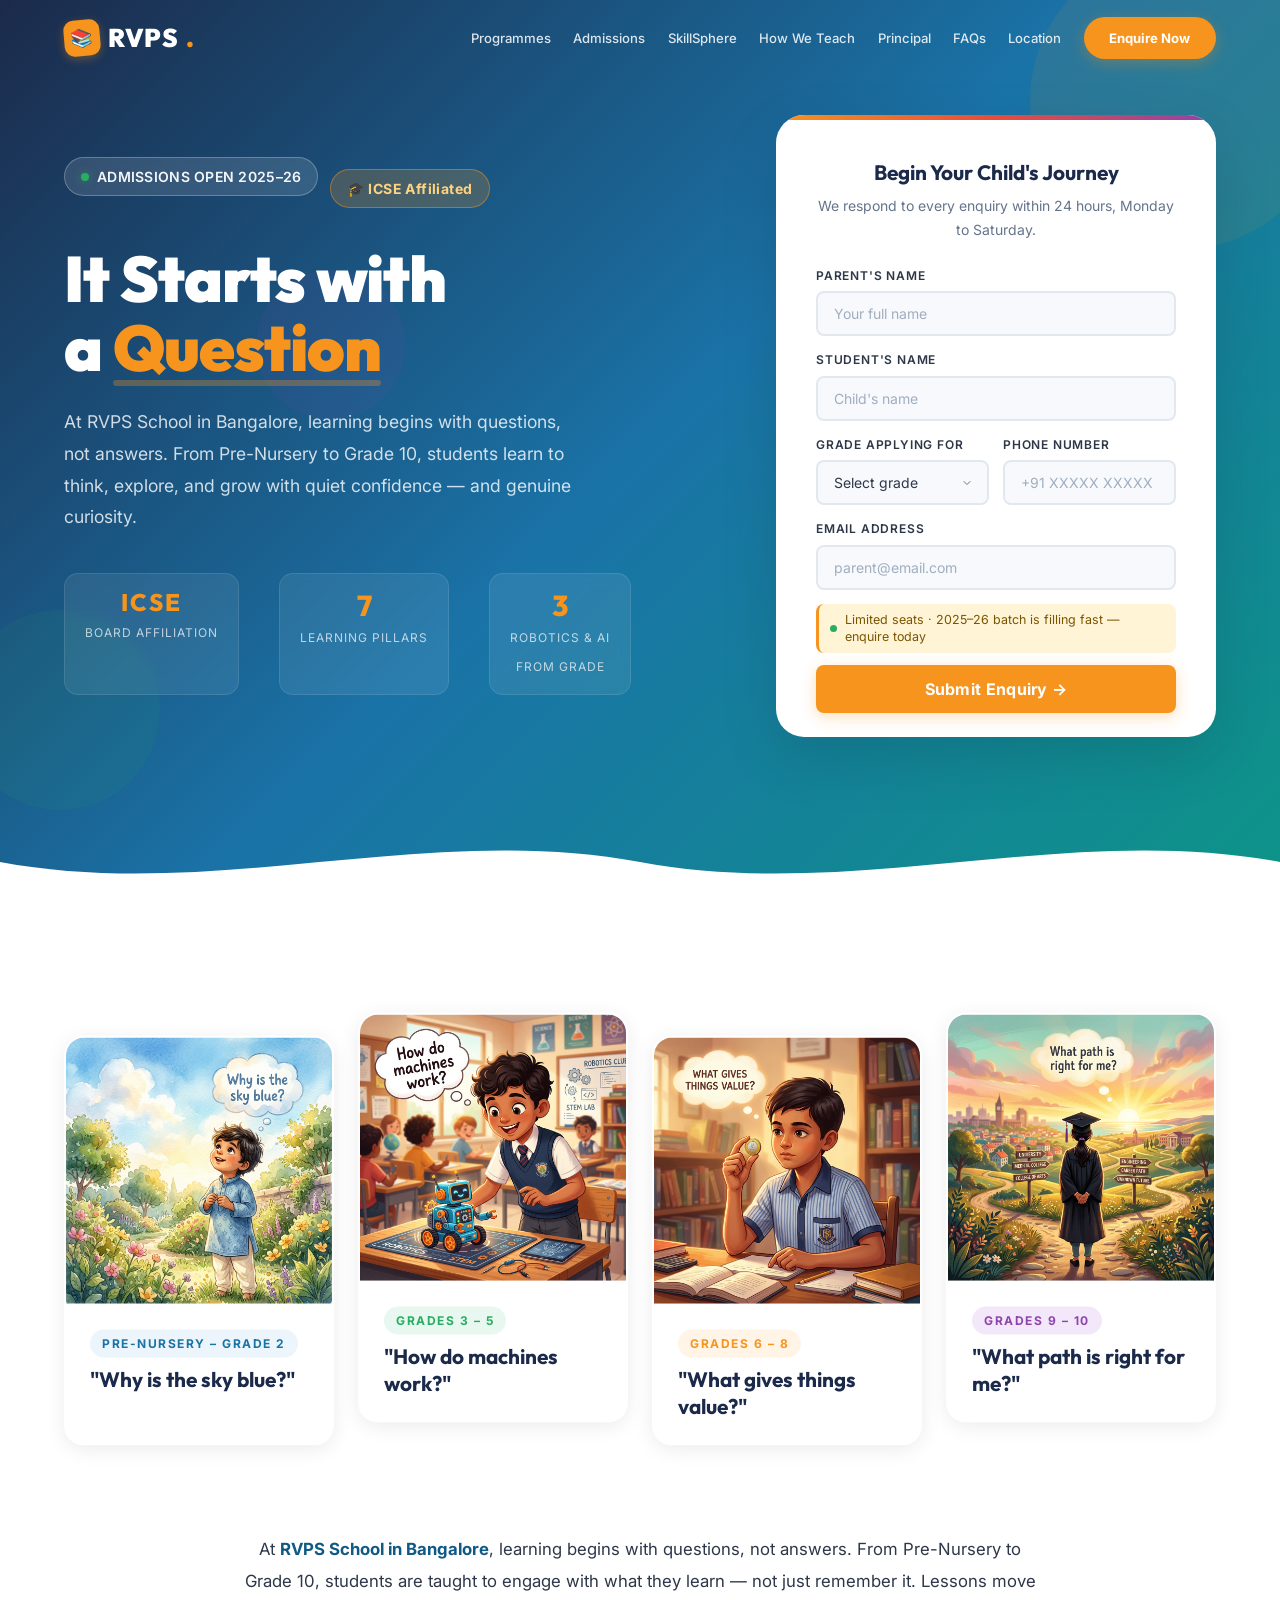
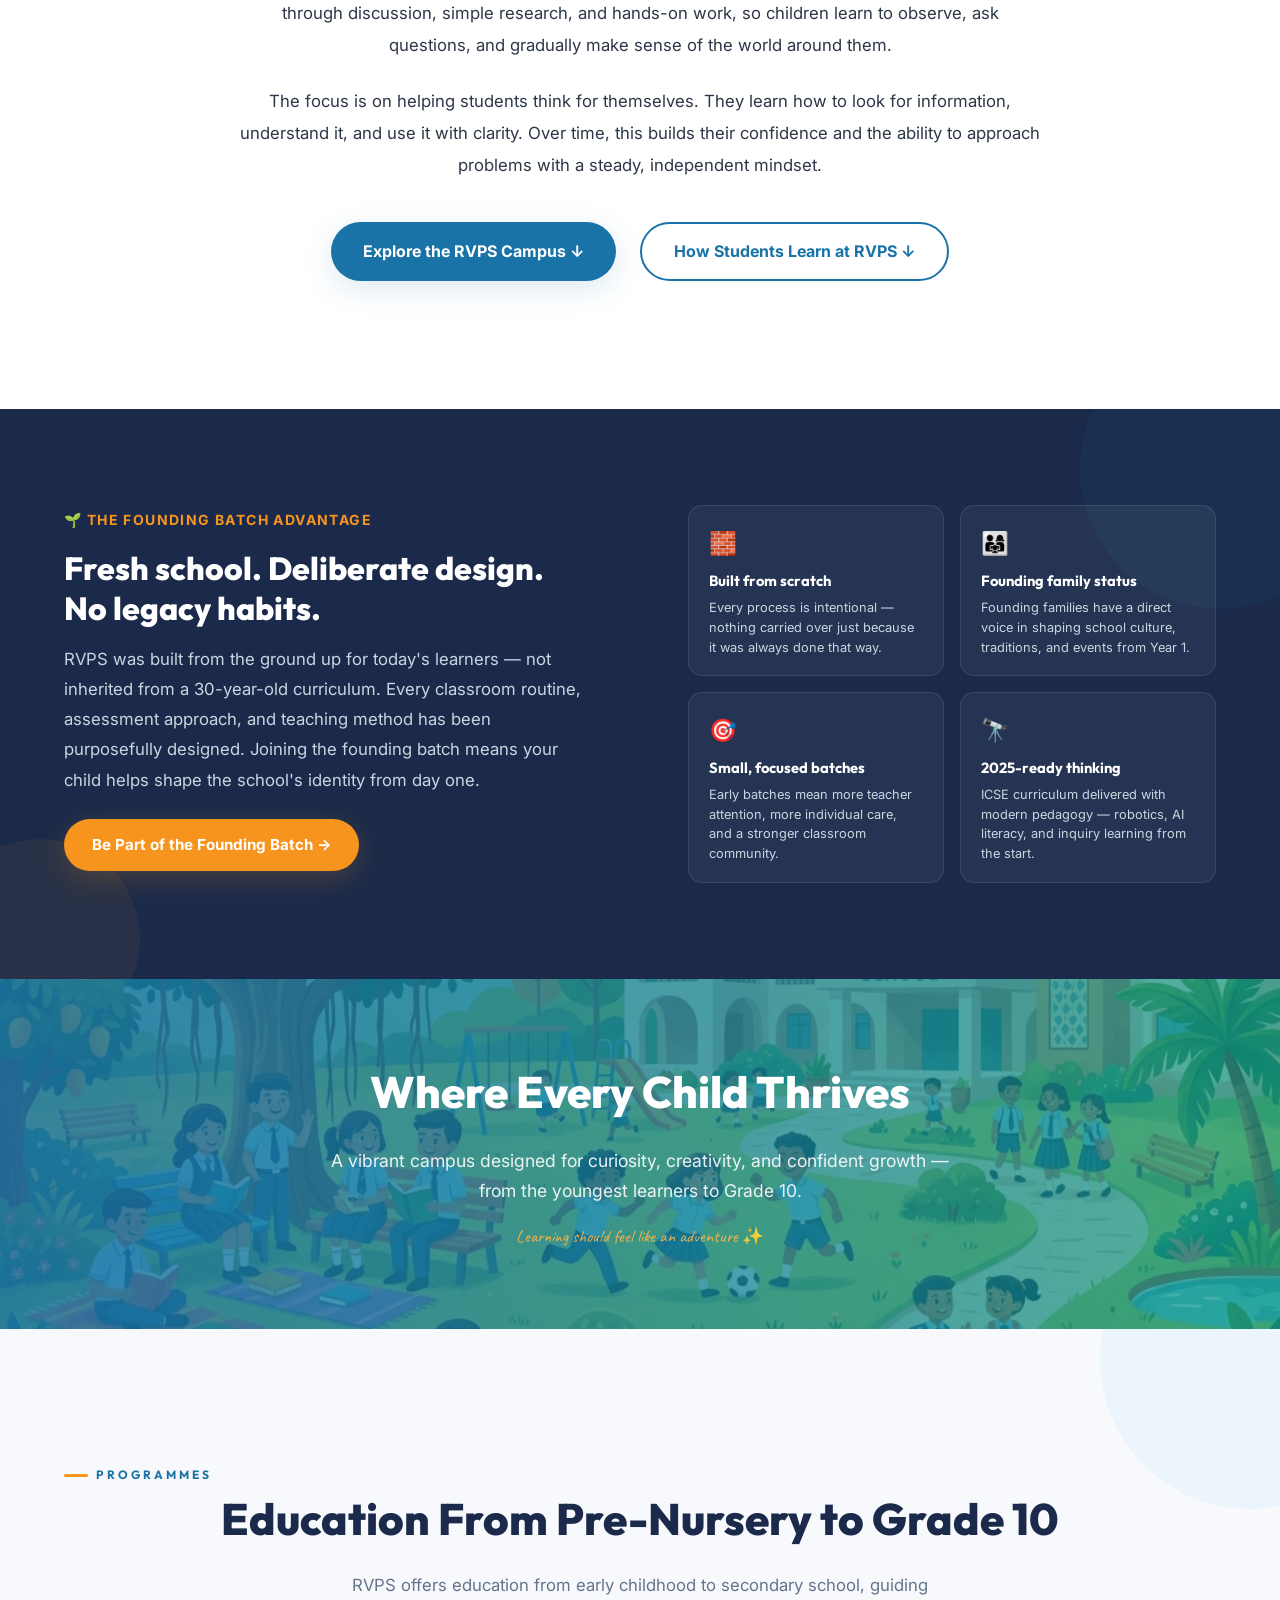
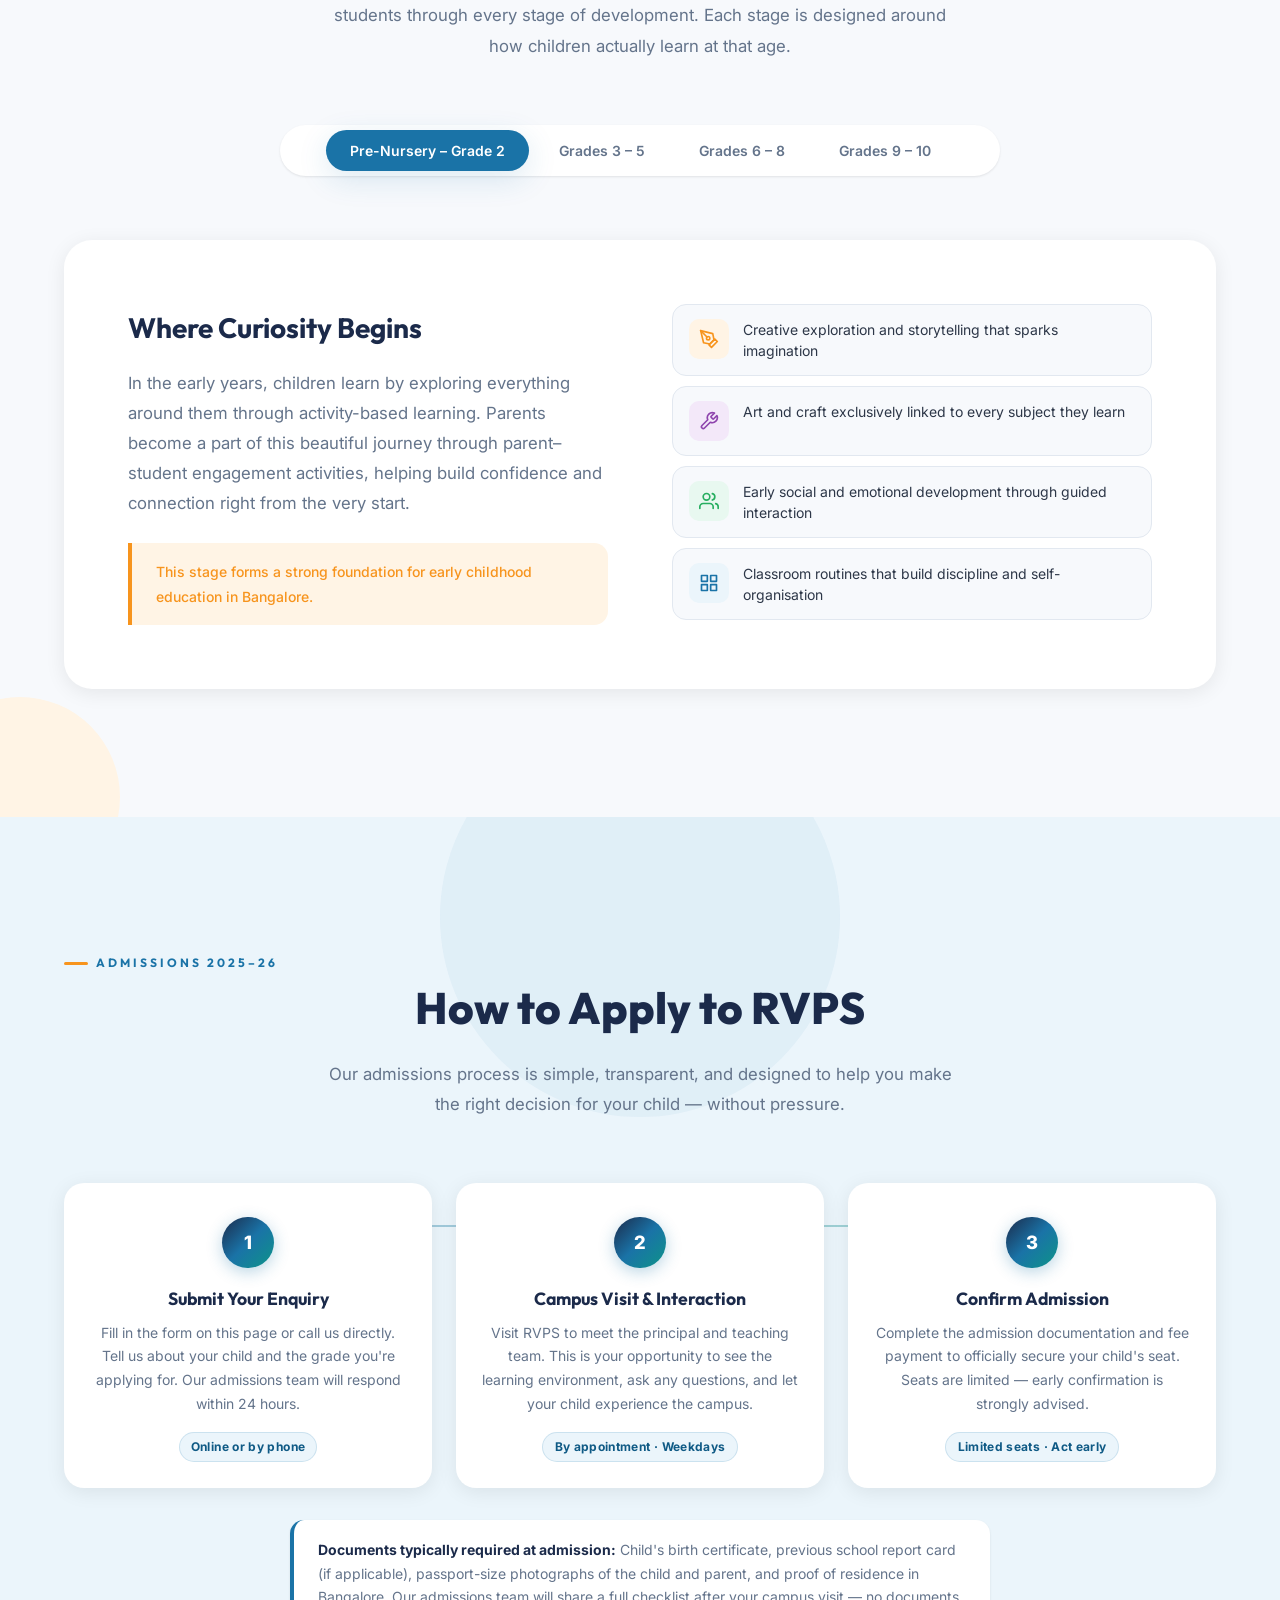
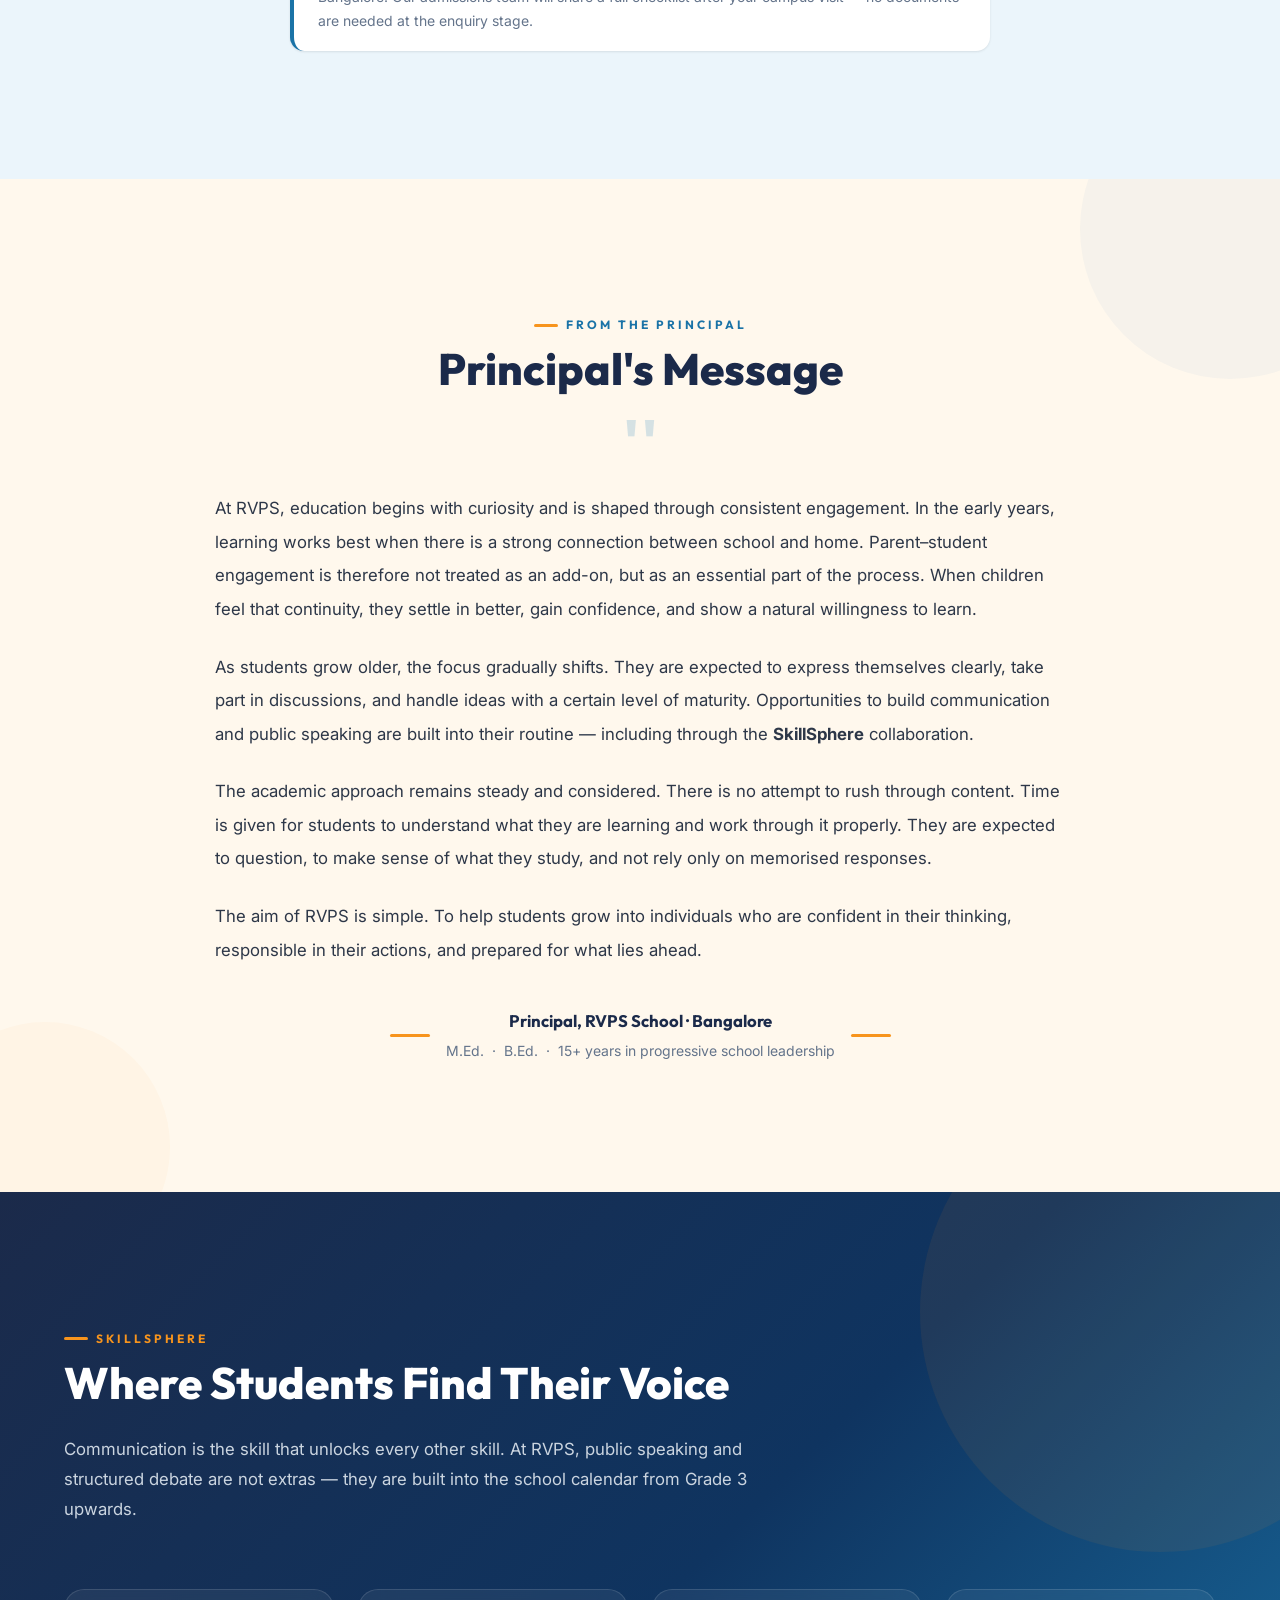
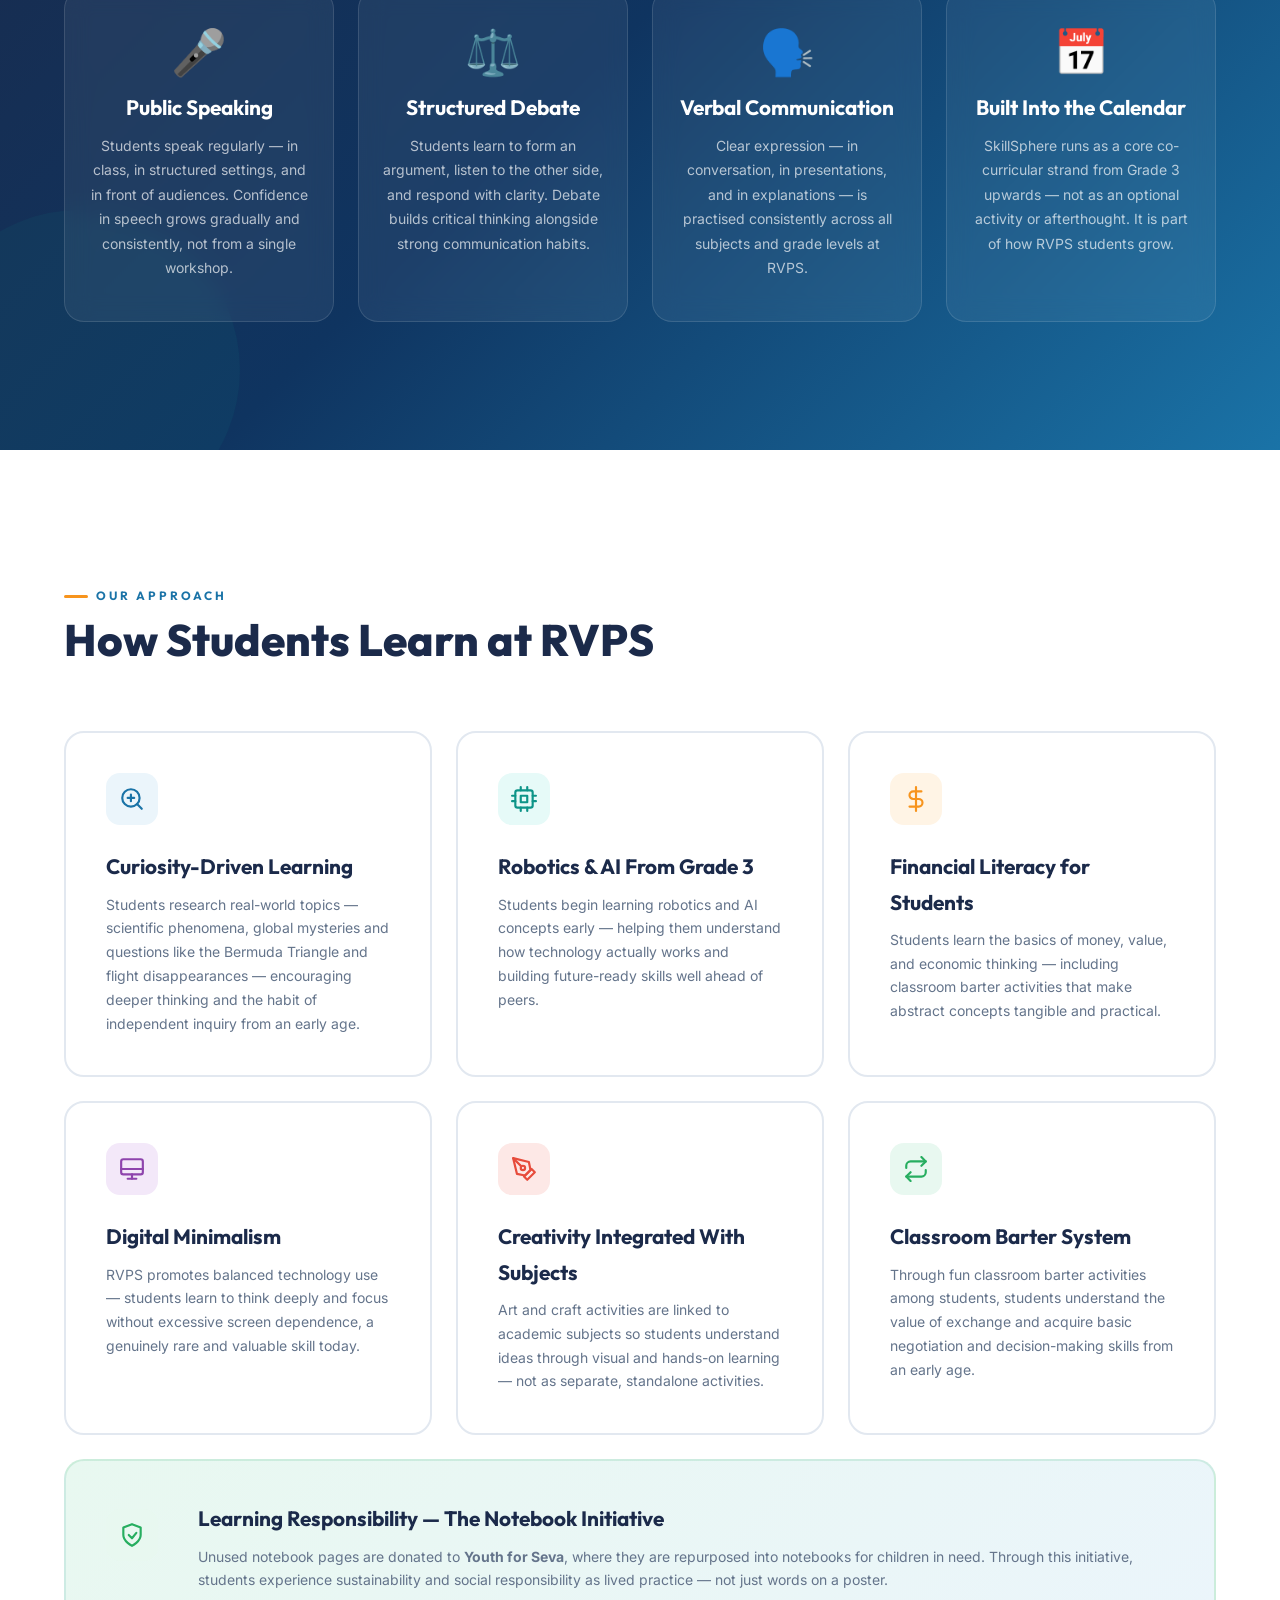
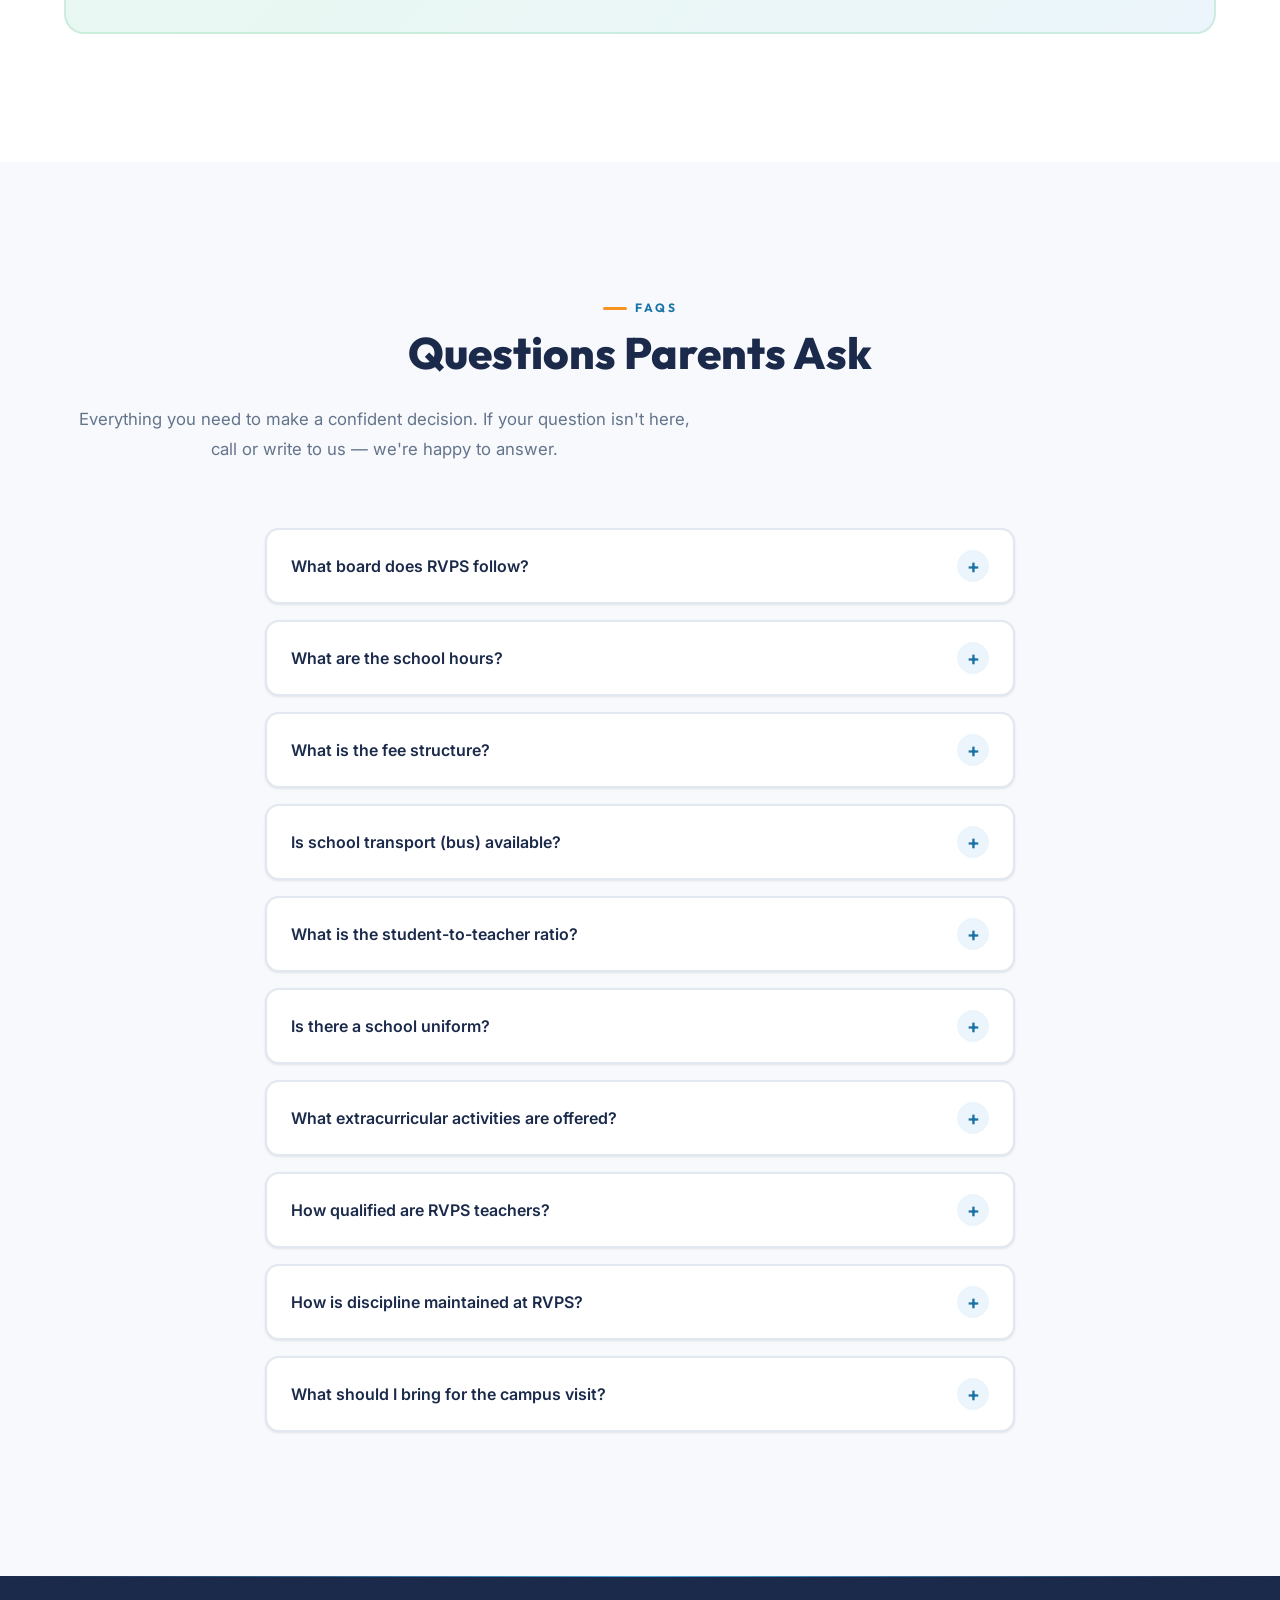
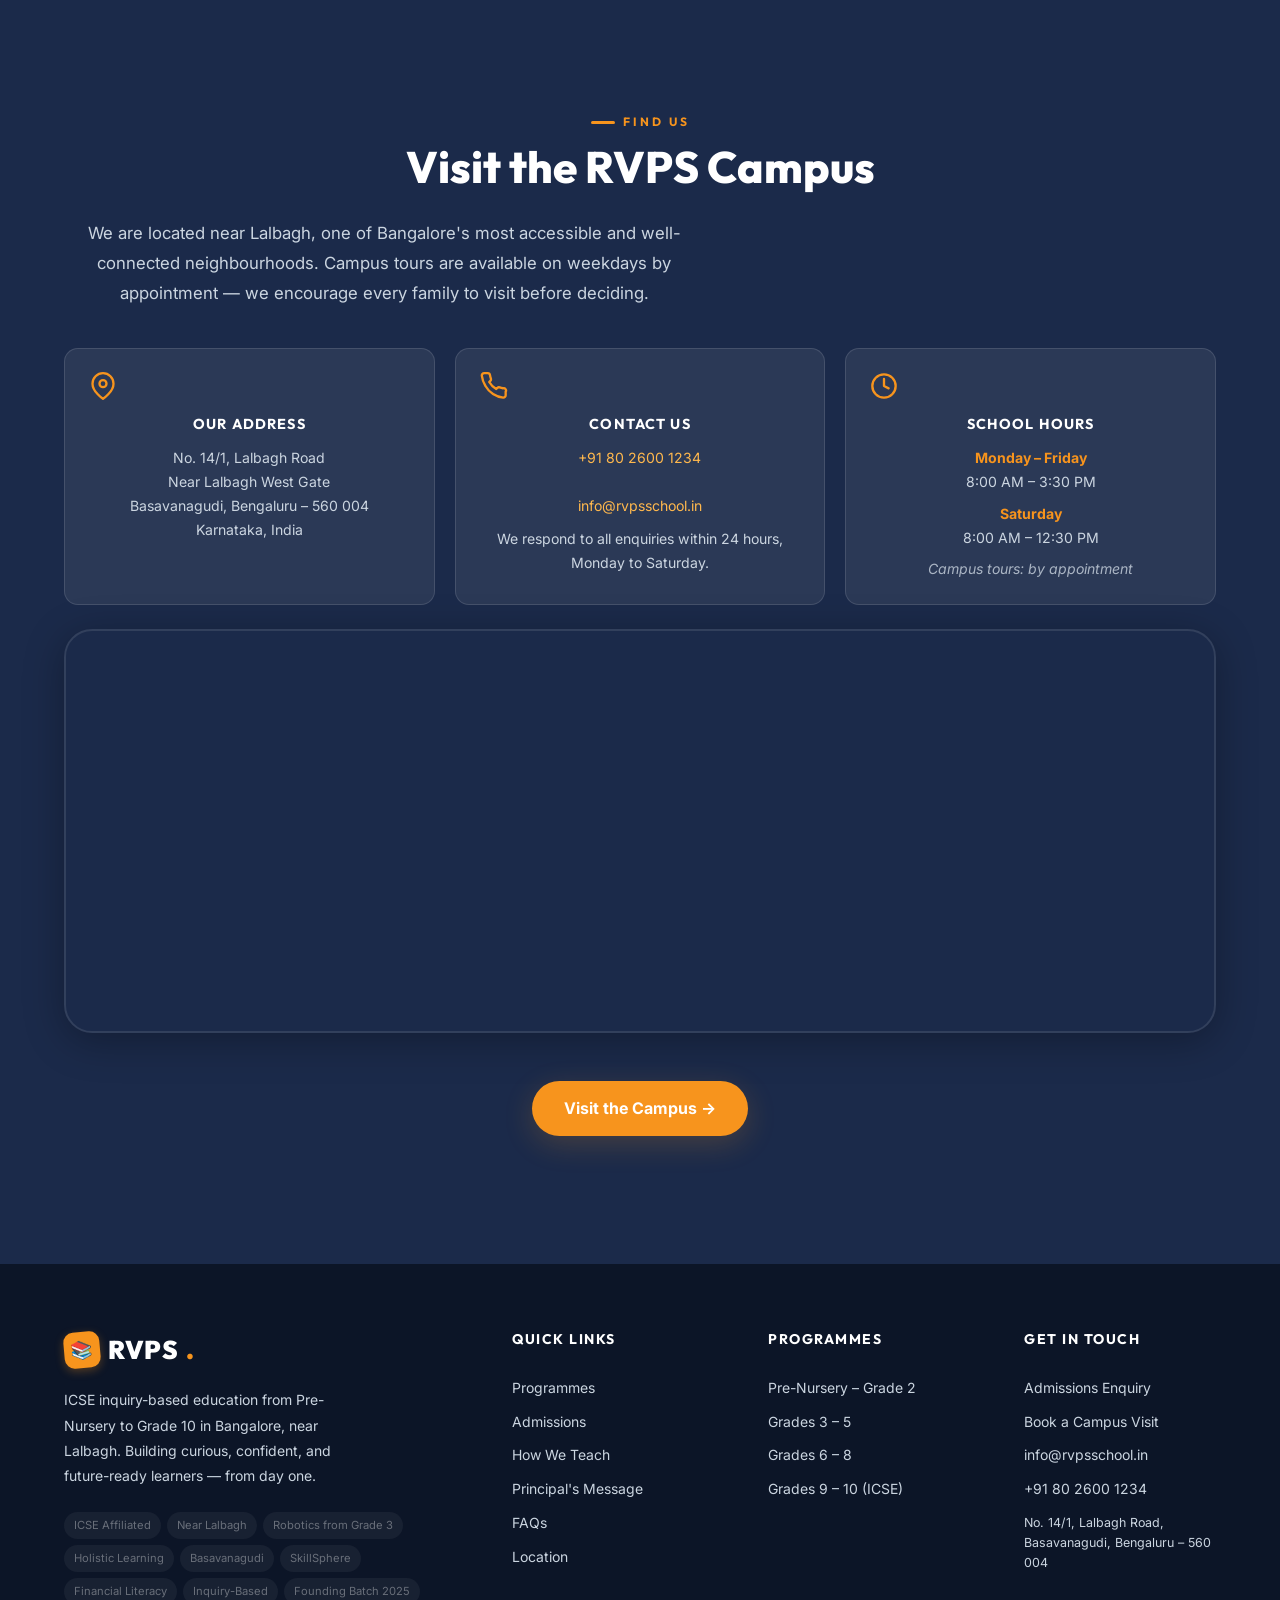
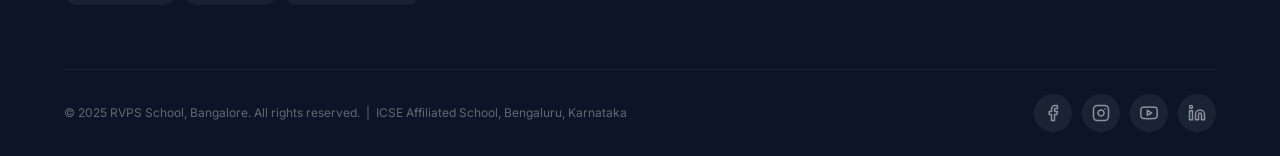
==== index.html @ 35e58015 "Add files via upload" ====
<!DOCTYPE html>
<html lang="en">
<head>
  <meta charset="UTF-8">
  <meta name="viewport" content="width=device-width, initial-scale=1.0">

  <!-- SEO Meta Tags -->
  <title>RVPS School Bangalore | Curiosity-Driven Learning | Pre-Nursery to Grade 10 | Near Lalbagh</title>
  <meta name="description" content="RVPS is a new ICSE school in Bangalore offering curiosity-driven, inquiry-based education from Pre-Nursery to Grade 10. Robotics & AI from Grade 3, financial literacy, and SkillSphere public speaking programme. Admissions open 2025–26. Near Lalbagh, Basavanagudi.">
  <meta name="keywords" content="new school Bangalore 2025, new ICSE school Bangalore, school near Lalbagh Bangalore, school Basavanagudi Bangalore, inquiry based learning school Bangalore, curiosity driven school Bangalore, robotics school Bangalore grade 3, AI school Bangalore primary, financial literacy school Bangalore, activity based learning school Bangalore, small class size school Bangalore, founding batch school Bangalore 2025, holistic education school Bangalore, school near Lalbagh West Gate, public speaking school Bangalore, debate programme school Bangalore, pre nursery to grade 10 Bangalore, best new school Bangalore admissions 2025, school teaching critical thinking Bangalore, SkillSphere public speaking programme Bangalore, school near Lalbagh Botanical Garden, ICSE school Bangalore, ICSE school near Lalbagh Basavanagudi">
  <meta name="robots" content="index, follow">
  <meta name="author" content="RVPS School Bangalore">
  <meta name="geo.region" content="IN-KA">
  <meta name="geo.placename" content="Basavanagudi, Bengaluru">
  <meta name="geo.position" content="12.95135;77.57997">
  <meta name="ICBM" content="12.95135, 77.57997">

  <!-- Open Graph -->
  <meta property="og:title" content="RVPS School Bangalore — Where Learning Begins with Questions">
  <meta property="og:description" content="A new ICSE school in Bangalore built from the ground up for today's learner. Robotics from Grade 3, financial literacy, SkillSphere public speaking, and inquiry-based education from Pre-Nursery to Grade 10. Admissions open 2025–26.">
  <meta property="og:type" content="website">
  <meta property="og:url" content="https://rvpsschool.in">
  <meta property="og:locale" content="en_IN">

  <!-- Favicon -->
  <link rel="icon" type="image/svg+xml" href="data:image/svg+xml,<svg xmlns='http://www.w3.org/2000/svg' viewBox='0 0 100 100'><text y='.9em' font-size='90'>🎓</text></svg>">

  <!-- Stylesheet -->
  <link rel="stylesheet" href="css/styles.css">

  <!-- Schema.org Structured Data -->
  <script type="application/ld+json">
  {
    "@context": "https://schema.org",
    "@type": "School",
    "name": "RVPS School Bangalore",
    "description": "A new ICSE school in Bangalore offering curiosity-driven, inquiry-based education from Pre-Nursery to Grade 10. Features include Robotics and AI from Grade 3, financial literacy, SkillSphere public speaking programme, classroom barter activities, and activity-based learning. Located near Lalbagh, Basavanagudi.",
    "url": "https://rvpsschool.in",
    "telephone": "+91-80-2600-1234",
    "email": "info@rvpsschool.in",
    "address": {
      "@type": "PostalAddress",
      "streetAddress": "No. 14/1, Lalbagh Road, Near Lalbagh West Gate",
      "addressLocality": "Basavanagudi",
      "addressRegion": "Karnataka",
      "postalCode": "560004",
      "addressCountry": "IN"
    },
    "educationalProgram": [
      "Pre-Nursery", "Nursery", "LKG", "UKG",
      "Grade 1", "Grade 2", "Grade 3", "Grade 4", "Grade 5",
      "Grade 6", "Grade 7", "Grade 8", "Grade 9", "Grade 10"
    ],
    "sameAs": []
  }
  </script>
</head>

<body>

  <!-- ============================================================
       NAVIGATION
       ============================================================ -->
  <nav class="navbar" id="navbar" role="navigation" aria-label="Main navigation">
    <div class="container">
      <a href="#" class="nav-logo" aria-label="RVPS School Home">
        <span class="logo-icon">📚</span>
        RVPS<span>.</span>
      </a>
      <div class="nav-links" id="navLinks">
        <a href="#education">Programmes</a>
        <a href="#apply">Admissions</a>
        <a href="#skillsphere">SkillSphere</a>
        <a href="#learning">How We Teach</a>
        <a href="#principal">Principal</a>
        <a href="#faq">FAQs</a>
        <a href="#location">Location</a>
        <a href="#enquiry" class="nav-cta">Enquire Now</a>
      </div>
      <button class="nav-toggle" id="navToggle" aria-label="Toggle navigation menu">
        <span></span><span></span><span></span>
      </button>
    </div>
  </nav>


  <!-- ============================================================
       SECTION 1: HERO + ENQUIRY FORM
       ============================================================ -->
  <header class="hero section-padding" id="enquiry">
    <div class="hero-shapes" aria-hidden="true">
      <div class="shape"></div>
      <div class="shape"></div>
      <div class="shape"></div>
      <div class="shape"></div>
      <div class="shape"></div>
    </div>

    <div class="hero-wave" aria-hidden="true">
      <svg viewBox="0 0 1440 80" preserveAspectRatio="none" fill="white">
        <path d="M0,40 C240,80 480,0 720,40 C960,80 1200,0 1440,40 L1440,80 L0,80 Z"></path>
      </svg>
    </div>

    <div class="container">
      <div class="hero-content">

        <div class="hero-badges-row">
          <div class="hero-badge">
            <span class="dot-pulse"></span>
            Admissions Open 2025–26
          </div>
          <div class="hero-board-badge">🎓 ICSE Affiliated</div>
        </div>

        <h1>It Starts with<br>a <span class="highlight">Question</span></h1>

        <p class="hero-description">
          At RVPS School in Bangalore, learning begins with questions, not answers.
          From Pre-Nursery to Grade 10, students learn to think, explore, and grow
          with quiet confidence — and genuine curiosity.
        </p>

        <div class="hero-stats">
          <div class="hero-stat">
            <span class="number icse-stat">ICSE</span>
            <span class="label">Board Affiliation</span>
          </div>
          <div class="hero-stat">
            <span class="number" data-target="7" data-suffix="">0</span>
            <span class="label">Learning Pillars</span>
          </div>
          <div class="hero-stat">
            <span class="number" data-target="3" data-suffix="">0</span>
            <span class="label">Robotics & AI<br>from Grade</span>
          </div>
        </div>

      </div>

      <!-- Enquiry Form -->
      <div class="enquiry-form-card">
        <div class="form-header">
          <h3>Begin Your Child's Journey</h3>
          <p class="form-desc">We respond to every enquiry within 24 hours, Monday to Saturday.</p>
        </div>
        <form id="enquiryForm" autocomplete="on">
          <div class="form-group">
            <label for="parentName">Parent's Name</label>
            <input type="text" id="parentName" name="parentName" placeholder="Your full name" required>
          </div>
          <div class="form-group">
            <label for="studentName">Student's Name</label>
            <input type="text" id="studentName" name="studentName" placeholder="Child's name" required>
          </div>
          <div class="form-row">
            <div class="form-group">
              <label for="gradeSelect">Grade Applying For</label>
              <select id="gradeSelect" name="grade" required>
                <option value="" disabled selected>Select grade</option>
                <option value="pre-nursery">Pre-Nursery</option>
                <option value="nursery">Nursery</option>
                <option value="lkg">LKG</option>
                <option value="ukg">UKG</option>
                <option value="1">Grade 1</option>
                <option value="2">Grade 2</option>
                <option value="3">Grade 3</option>
                <option value="4">Grade 4</option>
                <option value="5">Grade 5</option>
                <option value="6">Grade 6</option>
                <option value="7">Grade 7</option>
                <option value="8">Grade 8</option>
                <option value="9">Grade 9</option>
                <option value="10">Grade 10</option>
              </select>
            </div>
            <div class="form-group">
              <label for="phone">Phone Number</label>
              <input type="tel" id="phone" name="phone" placeholder="+91 XXXXX XXXXX" required>
            </div>
          </div>
          <div class="form-group">
            <label for="email">Email Address</label>
            <input type="email" id="email" name="email" placeholder="parent@email.com">
          </div>
          <div class="seats-signal">
            <span class="seats-signal-dot"></span>
            <span>Limited seats · 2025–26 batch is filling fast — enquire today</span>
          </div>
          <button type="submit" class="btn-submit" id="submitEnquiry">Submit Enquiry →</button>
        </form>
      </div>
    </div>
  </header>


  <!-- ============================================================
       SECTION 2: STORYTELLING — THE 4 QUESTIONS
       ============================================================ -->
  <section class="storytelling section-padding" id="storytelling">
    <div class="container">

      <div class="questions-grid">
        <article class="question-card reveal">
          <img src="images/hero-sky.png" alt="Young child looking up at the blue sky with wonder — curiosity-based early learning at RVPS" class="question-card-img" loading="lazy">
          <div class="question-card-body">
            <span class="question-card-age">Pre-Nursery – Grade 2</span>
            <p class="question-card-text">"Why is the sky blue?"</p>
          </div>
        </article>

        <article class="question-card reveal reveal-delay-1">
          <img src="images/hero-robots.png" alt="Grade 3–5 student with a robot — robotics and AI education at RVPS Bangalore" class="question-card-img" loading="lazy">
          <div class="question-card-body">
            <span class="question-card-age">Grades 3 – 5</span>
            <p class="question-card-text">"How do machines work?"</p>
          </div>
        </article>

        <article class="question-card reveal reveal-delay-2">
          <img src="images/hero-coin.png" alt="Middle school student with a coin — financial literacy education at RVPS" class="question-card-img" loading="lazy">
          <div class="question-card-body">
            <span class="question-card-age">Grades 6 – 8</span>
            <p class="question-card-text">"What gives things value?"</p>
          </div>
        </article>

        <article class="question-card reveal reveal-delay-3">
          <img src="images/hero-graduation.png" alt="Student looking towards a bright future — RVPS Grade 9 and 10 leadership programme" class="question-card-img" loading="lazy">
          <div class="question-card-body">
            <span class="question-card-age">Grades 9 – 10</span>
            <p class="question-card-text">"What path is right for me?"</p>
          </div>
        </article>
      </div>

      <div class="story-content reveal">
        <p>
          At <strong>RVPS School in Bangalore</strong>, learning begins with questions, not answers.
          From Pre-Nursery to Grade 10, students are taught to engage with what they learn — not just remember it.
          Lessons move through discussion, simple research, and hands-on work, so children learn to observe, ask questions,
          and gradually make sense of the world around them.
        </p>
        <p>
          The focus is on helping students think for themselves. They learn how to look for information, understand it,
          and use it with clarity. Over time, this builds their confidence and the ability to approach problems with a
          steady, independent mindset.
        </p>
        <div class="cta-group">
          <a href="#education" class="btn-primary">Explore the RVPS Campus ↓</a>
          <a href="#learning" class="btn-secondary">How Students Learn at RVPS ↓</a>
        </div>
      </div>

    </div>
  </section>


  <!-- ============================================================
       FOUNDING BATCH STRIP
       ============================================================ -->
  <section class="founding-strip" aria-label="Why a fresh school is the right choice">
    <div class="container">
      <div class="founding-strip-content reveal">
        <span class="founding-strip-label">🌱 The Founding Batch Advantage</span>
        <h2>Fresh school. Deliberate design.<br>No legacy habits.</h2>
        <p>
          RVPS was built from the ground up for today's learners — not inherited from a 30-year-old curriculum.
          Every classroom routine, assessment approach, and teaching method has been purposefully designed.
          Joining the founding batch means your child helps shape the school's identity from day one.
        </p>
        <a href="#enquiry" class="btn-founding">Be Part of the Founding Batch →</a>
      </div>
      <div class="founding-pillars reveal">
        <div class="founding-pillar">
          <div class="founding-pillar-icon">🧱</div>
          <h4>Built from scratch</h4>
          <p>Every process is intentional — nothing carried over just because it was always done that way.</p>
        </div>
        <div class="founding-pillar">
          <div class="founding-pillar-icon">👨‍👩‍👧</div>
          <h4>Founding family status</h4>
          <p>Founding families have a direct voice in shaping school culture, traditions, and events from Year 1.</p>
        </div>
        <div class="founding-pillar">
          <div class="founding-pillar-icon">🎯</div>
          <h4>Small, focused batches</h4>
          <p>Early batches mean more teacher attention, more individual care, and a stronger classroom community.</p>
        </div>
        <div class="founding-pillar">
          <div class="founding-pillar-icon">🔭</div>
          <h4>2025-ready thinking</h4>
          <p>ICSE curriculum delivered with modern pedagogy — robotics, AI literacy, and inquiry learning from the start.</p>
        </div>
      </div>
    </div>
  </section>


  <!-- ============================================================
       CAMPUS LIFE BANNER
       ============================================================ -->
  <section class="campus-banner" aria-label="Campus Life">
    <img src="images/campus-life.png" alt="RVPS School campus — students learning, exploring and growing" class="campus-banner-img" loading="lazy">
    <div class="campus-banner-overlay">
      <div class="campus-banner-content reveal">
        <h2>Where Every Child Thrives</h2>
        <p>A vibrant campus designed for curiosity, creativity, and confident growth — from the youngest learners to Grade 10.</p>
        <p class="campus-handwriting">Learning should feel like an adventure ✨</p>
      </div>
    </div>
  </section>


  <!-- ============================================================
       SECTION 3: EDUCATION TABS
       ============================================================ -->
  <section class="education section-padding" id="education">
    <div class="container">

      <span class="section-label reveal">Programmes</span>
      <h2 class="section-title reveal">Education From Pre-Nursery to Grade 10</h2>
      <p class="section-subtitle reveal">
        RVPS offers education from early childhood to secondary school, guiding students through every stage of development.
        Each stage is designed around how children actually learn at that age.
      </p>

      <div class="tabs-nav reveal" role="tablist" aria-label="Education programme tabs">
        <button class="tab-btn active" data-tab="tab-1" role="tab" aria-selected="true" aria-controls="tab-1" id="tabBtn1">Pre-Nursery – Grade 2</button>
        <button class="tab-btn" data-tab="tab-2" role="tab" aria-selected="false" aria-controls="tab-2" id="tabBtn2">Grades 3 – 5</button>
        <button class="tab-btn" data-tab="tab-3" role="tab" aria-selected="false" aria-controls="tab-3" id="tabBtn3">Grades 6 – 8</button>
        <button class="tab-btn" data-tab="tab-4" role="tab" aria-selected="false" aria-controls="tab-4" id="tabBtn4">Grades 9 – 10</button>
      </div>

      <div class="tabs-content">

        <div class="tab-panel active" id="tab-1" role="tabpanel" aria-labelledby="tabBtn1">
          <div class="tab-panel-inner">
            <div class="tab-text">
              <h3>Where Curiosity Begins</h3>
              <p>
                In the early years, children learn by exploring everything around them through activity-based learning.
                Parents become a part of this beautiful journey through parent–student engagement activities,
                helping build confidence and connection right from the very start.
              </p>
              <div class="tab-highlight">
                <p>This stage forms a strong foundation for early childhood education in Bangalore.</p>
              </div>
            </div>
            <div class="tab-features">
              <div class="tab-feature-item">
                <div class="icon-box icon-box--orange"><svg viewBox="0 0 24 24" fill="none" stroke="currentColor" stroke-width="2" stroke-linecap="round" stroke-linejoin="round"><path d="M12 19l7-7 3 3-7 7-3-3z"/><path d="M18 13l-1.5-7.5L2 2l3.5 14.5L13 18l5-5z"/><path d="M2 2l7.586 7.586"/><circle cx="11" cy="11" r="2"/></svg></div>
                <span>Creative exploration and storytelling that sparks imagination</span>
              </div>
              <div class="tab-feature-item">
                <div class="icon-box icon-box--purple"><svg viewBox="0 0 24 24" fill="none" stroke="currentColor" stroke-width="2" stroke-linecap="round" stroke-linejoin="round"><path d="M14.7 6.3a1 1 0 0 0 0 1.4l1.6 1.6a1 1 0 0 0 1.4 0l3.77-3.77a6 6 0 0 1-7.94 7.94l-6.91 6.91a2.12 2.12 0 0 1-3-3l6.91-6.91a6 6 0 0 1 7.94-7.94l-3.76 3.76z"/></svg></div>
                <span>Art and craft exclusively linked to every subject they learn</span>
              </div>
              <div class="tab-feature-item">
                <div class="icon-box icon-box--green"><svg viewBox="0 0 24 24" fill="none" stroke="currentColor" stroke-width="2" stroke-linecap="round" stroke-linejoin="round"><path d="M17 21v-2a4 4 0 0 0-4-4H5a4 4 0 0 0-4 4v2"/><circle cx="9" cy="7" r="4"/><path d="M23 21v-2a4 4 0 0 0-3-3.87"/><path d="M16 3.13a4 4 0 0 1 0 7.75"/></svg></div>
                <span>Early social and emotional development through guided interaction</span>
              </div>
              <div class="tab-feature-item">
                <div class="icon-box icon-box--blue"><svg viewBox="0 0 24 24" fill="none" stroke="currentColor" stroke-width="2" stroke-linecap="round" stroke-linejoin="round"><rect x="3" y="3" width="7" height="7"/><rect x="14" y="3" width="7" height="7"/><rect x="14" y="14" width="7" height="7"/><rect x="3" y="14" width="7" height="7"/></svg></div>
                <span>Classroom routines that build discipline and self-organisation</span>
              </div>
            </div>
          </div>
        </div>

        <div class="tab-panel" id="tab-2" role="tabpanel" aria-labelledby="tabBtn2">
          <div class="tab-panel-inner">
            <div class="tab-text">
              <h3>Technology and Real-World Skills Begin Early</h3>
              <p>
                Students begin exploring technology and practical life concepts.
                RVPS introduces robotics education at an early stage to ensure early brain development
                and relevancy to the changing world.
              </p>
              <div class="tab-highlight">
                <p>RVPS introduces robotics and AI as early as Grade 3 — building future-ready thinking when young minds are most receptive.</p>
              </div>
            </div>
            <div class="tab-features">
              <div class="tab-feature-item">
                <div class="icon-box icon-box--teal"><svg viewBox="0 0 24 24" fill="none" stroke="currentColor" stroke-width="2" stroke-linecap="round" stroke-linejoin="round"><rect x="4" y="4" width="16" height="16" rx="2" ry="2"/><rect x="9" y="9" width="6" height="6"/><line x1="9" y1="1" x2="9" y2="4"/><line x1="15" y1="1" x2="15" y2="4"/><line x1="9" y1="20" x2="9" y2="23"/><line x1="15" y1="20" x2="15" y2="23"/><line x1="20" y1="9" x2="23" y2="9"/><line x1="20" y1="14" x2="23" y2="14"/><line x1="1" y1="9" x2="4" y2="9"/><line x1="1" y1="14" x2="4" y2="14"/></svg></div>
                <span>AI and robotics introduced from Grade 3 — building future-ready skills early</span>
              </div>
              <div class="tab-feature-item">
                <div class="icon-box icon-box--orange"><svg viewBox="0 0 24 24" fill="none" stroke="currentColor" stroke-width="2" stroke-linecap="round" stroke-linejoin="round"><line x1="12" y1="1" x2="12" y2="23"/><path d="M17 5H9.5a3.5 3.5 0 0 0 0 7h5a3.5 3.5 0 0 1 0 7H6"/></svg></div>
                <span>Early financial literacy lessons — money, value, and everyday economics</span>
              </div>
              <div class="tab-feature-item">
                <div class="icon-box icon-box--green"><svg viewBox="0 0 24 24" fill="none" stroke="currentColor" stroke-width="2" stroke-linecap="round" stroke-linejoin="round"><polyline points="17 1 21 5 17 9"/><path d="M3 11V9a4 4 0 0 1 4-4h14"/><polyline points="7 23 3 19 7 15"/><path d="M21 13v2a4 4 0 0 1-4 4H3"/></svg></div>
                <span>Classroom barter activities to understand value and exchange</span>
              </div>
              <div class="tab-feature-item">
                <div class="icon-box icon-box--purple"><svg viewBox="0 0 24 24" fill="none" stroke="currentColor" stroke-width="2" stroke-linecap="round" stroke-linejoin="round"><circle cx="12" cy="12" r="10"/><line x1="12" y1="16" x2="12" y2="12"/><line x1="12" y1="8" x2="12.01" y2="8"/></svg></div>
                <span>Curiosity-driven projects that deepen understanding through inquiry</span>
              </div>
            </div>
          </div>
        </div>

        <div class="tab-panel" id="tab-3" role="tabpanel" aria-labelledby="tabBtn3">
          <div class="tab-panel-inner">
            <div class="tab-text">
              <h3>Research, Discussion and Independent Thinking</h3>
              <p>
                Middle school students begin analysing ideas more deeply.
                Students begin developing strong analytical and communication skills
                through research, structured discussion, and technology-supported learning.
              </p>
            </div>
            <div class="tab-features">
              <div class="tab-feature-item">
                <div class="icon-box icon-box--blue"><svg viewBox="0 0 24 24" fill="none" stroke="currentColor" stroke-width="2" stroke-linecap="round" stroke-linejoin="round"><circle cx="11" cy="11" r="8"/><line x1="21" y1="21" x2="16.65" y2="16.65"/></svg></div>
                <span>Research-based assignments and projects that build analytical thinking</span>
              </div>
              <div class="tab-feature-item">
                <div class="icon-box icon-box--green"><svg viewBox="0 0 24 24" fill="none" stroke="currentColor" stroke-width="2" stroke-linecap="round" stroke-linejoin="round"><circle cx="12" cy="12" r="10"/><line x1="2" y1="12" x2="22" y2="12"/><path d="M12 2a15.3 15.3 0 0 1 4 10 15.3 15.3 0 0 1-4 10 15.3 15.3 0 0 1-4-10 15.3 15.3 0 0 1 4-10z"/></svg></div>
                <span>Classroom discussions on scientific, historical, and global topics</span>
              </div>
              <div class="tab-feature-item">
                <div class="icon-box icon-box--teal"><svg viewBox="0 0 24 24" fill="none" stroke="currentColor" stroke-width="2" stroke-linecap="round" stroke-linejoin="round"><rect x="2" y="3" width="20" height="14" rx="2" ry="2"/><line x1="8" y1="21" x2="16" y2="21"/><line x1="12" y1="17" x2="12" y2="21"/></svg></div>
                <span>Technology-supported learning with modern tools and resources</span>
              </div>
              <div class="tab-feature-item">
                <div class="icon-box icon-box--orange"><svg viewBox="0 0 24 24" fill="none" stroke="currentColor" stroke-width="2" stroke-linecap="round" stroke-linejoin="round"><path d="M12 19l7-7 3 3-7 7-3-3z"/><path d="M18 13l-1.5-7.5L2 2l3.5 14.5L13 18l5-5z"/><path d="M2 2l7.586 7.586"/><circle cx="11" cy="11" r="2"/></svg></div>
                <span>Subject-linked art and creative exploration across all disciplines</span>
              </div>
            </div>
          </div>
        </div>

        <div class="tab-panel" id="tab-4" role="tabpanel" aria-labelledby="tabBtn4">
          <div class="tab-panel-inner">
            <div class="tab-text">
              <h3>Academic Strength and Leadership Development</h3>
              <p>
                Senior students strengthen academic knowledge while developing independence and leadership.
                The programme balances ICSE board exam preparation with meaningful opportunities
                for personal growth and responsibility.
              </p>
            </div>
            <div class="tab-features">
              <div class="tab-feature-item">
                <div class="icon-box icon-box--blue"><svg viewBox="0 0 24 24" fill="none" stroke="currentColor" stroke-width="2" stroke-linecap="round" stroke-linejoin="round"><line x1="18" y1="20" x2="18" y2="10"/><line x1="12" y1="20" x2="12" y2="4"/><line x1="6" y1="20" x2="6" y2="14"/></svg></div>
                <span>Research assignments and presentations that build academic confidence</span>
              </div>
              <div class="tab-feature-item">
                <div class="icon-box icon-box--red"><svg viewBox="0 0 24 24" fill="none" stroke="currentColor" stroke-width="2" stroke-linecap="round" stroke-linejoin="round"><circle cx="12" cy="12" r="10"/><polyline points="12 6 12 12 16 14"/></svg></div>
                <span>Comprehensive ICSE board exam preparation with structured support</span>
              </div>
              <div class="tab-feature-item">
                <div class="icon-box icon-box--teal"><svg viewBox="0 0 24 24" fill="none" stroke="currentColor" stroke-width="2" stroke-linecap="round" stroke-linejoin="round"><rect x="2" y="3" width="20" height="14" rx="2" ry="2"/><line x1="8" y1="21" x2="16" y2="21"/><line x1="12" y1="17" x2="12" y2="21"/></svg></div>
                <span>Technology-supported learning integrated across all ICSE subjects</span>
              </div>
              <div class="tab-feature-item">
                <div class="icon-box icon-box--orange"><svg viewBox="0 0 24 24" fill="none" stroke="currentColor" stroke-width="2" stroke-linecap="round" stroke-linejoin="round"><path d="M6 9H4.5a2.5 2.5 0 0 1 0-5C7 4 9 7 12 7s5-3 7.5-3a2.5 2.5 0 0 1 0 5H18"/><path d="M18 15h1.5a2.5 2.5 0 0 0 0-5H18"/><path d="M6 15H4.5a2.5 2.5 0 0 1 0-5H6"/><line x1="6" y1="9" x2="6" y2="21"/><line x1="18" y1="9" x2="18" y2="21"/><line x1="6" y1="21" x2="18" y2="21"/><line x1="6" y1="15" x2="18" y2="15"/></svg></div>
                <span>Opportunities to develop leadership, responsibility, and initiative</span>
              </div>
            </div>
          </div>
        </div>

      </div>
    </div>
  </section>


  <!-- ============================================================
       HOW TO APPLY SECTION (NEW)
       ============================================================ -->
  <section class="apply section-padding" id="apply">
    <div class="container">

      <span class="section-label reveal">Admissions 2025–26</span>
      <h2 class="section-title reveal">How to Apply to RVPS</h2>
      <p class="section-subtitle reveal">
        Our admissions process is simple, transparent, and designed to help you make
        the right decision for your child — without pressure.
      </p>

      <div class="apply-steps">

        <div class="apply-step reveal">
          <div class="apply-step-number">1</div>
          <h3>Submit Your Enquiry</h3>
          <p>Fill in the form on this page or call us directly. Tell us about your child and the grade you're applying for. Our admissions team will respond within 24 hours.</p>
          <span class="apply-step-badge">Online or by phone</span>
        </div>

        <div class="apply-step reveal reveal-delay-1">
          <div class="apply-step-number">2</div>
          <h3>Campus Visit &amp; Interaction</h3>
          <p>Visit RVPS to meet the principal and teaching team. This is your opportunity to see the learning environment, ask any questions, and let your child experience the campus.</p>
          <span class="apply-step-badge">By appointment · Weekdays</span>
        </div>

        <div class="apply-step reveal reveal-delay-2">
          <div class="apply-step-number">3</div>
          <h3>Confirm Admission</h3>
          <p>Complete the admission documentation and fee payment to officially secure your child's seat. Seats are limited — early confirmation is strongly advised.</p>
          <span class="apply-step-badge">Limited seats · Act early</span>
        </div>

      </div>

      <div class="apply-note reveal">
        <strong>Documents typically required at admission:</strong> Child's birth certificate, previous school report card (if applicable), passport-size photographs of the child and parent, and proof of residence in Bangalore. Our admissions team will share a full checklist after your campus visit — no documents are needed at the enquiry stage.
      </div>

    </div>
  </section>


  <!-- ============================================================
       SECTION 4: PRINCIPAL'S MESSAGE
       ============================================================ -->
  <section class="principal section-padding" id="principal">
    <div class="container">
      <div class="principal-inner reveal">

        <span class="section-label">From the Principal</span>
        <h2 class="section-title">Principal's Message</h2>

        <div class="principal-quote-mark" aria-hidden="true">"</div>

        <blockquote>
          <p>
            At RVPS, education begins with curiosity and is shaped through consistent engagement.
            In the early years, learning works best when there is a strong connection between school and home.
            Parent–student engagement is therefore not treated as an add-on, but as an essential part of the process.
            When children feel that continuity, they settle in better, gain confidence, and show a natural willingness to learn.
          </p>
          <p>
            As students grow older, the focus gradually shifts. They are expected to express themselves clearly,
            take part in discussions, and handle ideas with a certain level of maturity. Opportunities to build
            communication and public speaking are built into their routine — including through
            the <strong>SkillSphere</strong> collaboration.
          </p>
          <p>
            The academic approach remains steady and considered. There is no attempt to rush through content.
            Time is given for students to understand what they are learning and work through it properly.
            They are expected to question, to make sense of what they study, and not rely only on memorised responses.
          </p>
          <p>
            The aim of RVPS is simple. To help students grow into individuals who are confident in their thinking,
            responsible in their actions, and prepared for what lies ahead.
          </p>
        </blockquote>

        <div class="principal-info">
          <span class="line"></span>
          <div>
            <span class="name">Principal, RVPS School · Bangalore</span><br>
            <span class="title">M.Ed. &nbsp;·&nbsp; B.Ed. &nbsp;·&nbsp; 15+ years in progressive school leadership</span>
          </div>
          <span class="line"></span>
        </div>

      </div>
    </div>
  </section>


  <!-- ============================================================
       SKILLSPHERE — PUBLIC SPEAKING & SKILL DEVELOPMENT
       ============================================================ -->
  <section class="skillsphere section-padding" id="skillsphere">
    <div class="container">

      <span class="section-label section-label--light reveal">SkillSphere</span>
      <h2 class="section-title section-title--light reveal">Where Students Find Their Voice</h2>
      <p class="section-subtitle section-subtitle--light reveal">
        Communication is the skill that unlocks every other skill. At RVPS, public speaking and
        structured debate are not extras — they are built into the school calendar from Grade 3 upwards.
      </p>

      <div class="skillsphere-grid">

        <div class="skillsphere-feature reveal">
          <div class="skillsphere-icon">🎤</div>
          <h3>Public Speaking</h3>
          <p>Students speak regularly — in class, in structured settings, and in front of audiences. Confidence in speech grows gradually and consistently, not from a single workshop.</p>
        </div>

        <div class="skillsphere-feature reveal reveal-delay-1">
          <div class="skillsphere-icon">⚖️</div>
          <h3>Structured Debate</h3>
          <p>Students learn to form an argument, listen to the other side, and respond with clarity. Debate builds critical thinking alongside strong communication habits.</p>
        </div>

        <div class="skillsphere-feature reveal reveal-delay-2">
          <div class="skillsphere-icon">🗣️</div>
          <h3>Verbal Communication</h3>
          <p>Clear expression — in conversation, in presentations, and in explanations — is practised consistently across all subjects and grade levels at RVPS.</p>
        </div>

        <div class="skillsphere-feature reveal reveal-delay-3">
          <div class="skillsphere-icon">📅</div>
          <h3>Built Into the Calendar</h3>
          <p>SkillSphere runs as a core co-curricular strand from Grade 3 upwards — not as an optional activity or afterthought. It is part of how RVPS students grow.</p>
        </div>

      </div>
    </div>
  </section>


  <!-- ============================================================
       SECTION 5: HOW STUDENTS LEARN
       ============================================================ -->
  <section class="learning section-padding" id="learning">
    <div class="container">

      <span class="section-label reveal">Our Approach</span>
      <h2 class="section-title reveal">How Students Learn at RVPS</h2>

      <div class="learning-grid">

        <article class="learning-card reveal">
          <div class="icon-box icon-box--blue">
            <svg viewBox="0 0 24 24" fill="none" stroke="currentColor" stroke-width="2" stroke-linecap="round" stroke-linejoin="round"><circle cx="11" cy="11" r="8"/><line x1="21" y1="21" x2="16.65" y2="16.65"/><line x1="11" y1="8" x2="11" y2="14"/><line x1="8" y1="11" x2="14" y2="11"/></svg>
          </div>
          <h3>Curiosity-Driven Learning</h3>
          <p>Students research real-world topics — scientific phenomena, global mysteries and questions like the Bermuda Triangle and flight disappearances — encouraging deeper thinking and the habit of independent inquiry from an early age.</p>
        </article>

        <article class="learning-card reveal reveal-delay-1">
          <div class="icon-box icon-box--teal">
            <svg viewBox="0 0 24 24" fill="none" stroke="currentColor" stroke-width="2" stroke-linecap="round" stroke-linejoin="round"><rect x="4" y="4" width="16" height="16" rx="2" ry="2"/><rect x="9" y="9" width="6" height="6"/><line x1="9" y1="1" x2="9" y2="4"/><line x1="15" y1="1" x2="15" y2="4"/><line x1="9" y1="20" x2="9" y2="23"/><line x1="15" y1="20" x2="15" y2="23"/><line x1="20" y1="9" x2="23" y2="9"/><line x1="20" y1="14" x2="23" y2="14"/><line x1="1" y1="9" x2="4" y2="9"/><line x1="1" y1="14" x2="4" y2="14"/></svg>
          </div>
          <h3>Robotics &amp; AI From Grade 3</h3>
          <p>Students begin learning robotics and AI concepts early — helping them understand how technology actually works and building future-ready skills well ahead of peers.</p>
        </article>

        <article class="learning-card reveal reveal-delay-2">
          <div class="icon-box icon-box--orange">
            <svg viewBox="0 0 24 24" fill="none" stroke="currentColor" stroke-width="2" stroke-linecap="round" stroke-linejoin="round"><line x1="12" y1="1" x2="12" y2="23"/><path d="M17 5H9.5a3.5 3.5 0 0 0 0 7h5a3.5 3.5 0 0 1 0 7H6"/></svg>
          </div>
          <h3>Financial Literacy for Students</h3>
          <p>Students learn the basics of money, value, and economic thinking — including classroom barter activities that make abstract concepts tangible and practical.</p>
        </article>

        <article class="learning-card reveal">
          <div class="icon-box icon-box--purple">
            <svg viewBox="0 0 24 24" fill="none" stroke="currentColor" stroke-width="2" stroke-linecap="round" stroke-linejoin="round"><rect x="2" y="3" width="20" height="14" rx="2" ry="2"/><line x1="8" y1="21" x2="16" y2="21"/><line x1="12" y1="17" x2="12" y2="21"/><line x1="2" y1="12" x2="22" y2="12"/></svg>
          </div>
          <h3>Digital Minimalism</h3>
          <p>RVPS promotes balanced technology use — students learn to think deeply and focus without excessive screen dependence, a genuinely rare and valuable skill today.</p>
        </article>

        <article class="learning-card reveal reveal-delay-1">
          <div class="icon-box icon-box--red">
            <svg viewBox="0 0 24 24" fill="none" stroke="currentColor" stroke-width="2" stroke-linecap="round" stroke-linejoin="round"><path d="M12 19l7-7 3 3-7 7-3-3z"/><path d="M18 13l-1.5-7.5L2 2l3.5 14.5L13 18l5-5z"/><path d="M2 2l7.586 7.586"/><circle cx="11" cy="11" r="2"/></svg>
          </div>
          <h3>Creativity Integrated With Subjects</h3>
          <p>Art and craft activities are linked to academic subjects so students understand ideas through visual and hands-on learning — not as separate, standalone activities.</p>
        </article>

        <article class="learning-card reveal reveal-delay-2">
          <div class="icon-box icon-box--green">
            <svg viewBox="0 0 24 24" fill="none" stroke="currentColor" stroke-width="2" stroke-linecap="round" stroke-linejoin="round"><polyline points="17 1 21 5 17 9"/><path d="M3 11V9a4 4 0 0 1 4-4h14"/><polyline points="7 23 3 19 7 15"/><path d="M21 13v2a4 4 0 0 1-4 4H3"/></svg>
          </div>
          <h3>Classroom Barter System</h3>
          <p>Through fun classroom barter activities among students, students understand the value of exchange and acquire basic negotiation and decision-making skills from an early age.</p>
        </article>

        <article class="learning-card learning-card--special reveal">
          <div class="inner">
            <div class="icon-box icon-box--green">
              <svg viewBox="0 0 24 24" fill="none" stroke="currentColor" stroke-width="2" stroke-linecap="round" stroke-linejoin="round"><path d="M12 22s8-4 8-10V5l-8-3-8 3v7c0 6 8 10 8 10z"/><polyline points="9 12 12 15 16 10"/></svg>
            </div>
            <div class="text">
              <h3>Learning Responsibility — The Notebook Initiative</h3>
              <p>Unused notebook pages are donated to <strong>Youth for Seva</strong>, where they are repurposed into notebooks for children in need. Through this initiative, students experience sustainability and social responsibility as lived practice — not just words on a poster.</p>
            </div>
          </div>
        </article>

      </div>
    </div>
  </section>


  <!-- ============================================================
       SECTION 6: FAQ
       ============================================================ -->
  <section class="faq section-padding" id="faq">
    <div class="container">

      <div style="text-align: center;">
        <span class="section-label reveal">FAQs</span>
        <h2 class="section-title reveal">Questions Parents Ask</h2>
        <p class="section-subtitle reveal">Everything you need to make a confident decision. If your question isn't here, call or write to us — we're happy to answer.</p>
      </div>

      <div class="faq-list">

        <div class="faq-item reveal">
          <button class="faq-question" id="faq1" aria-expanded="false" aria-controls="faqAnswer1">
            What board does RVPS follow?
            <span class="faq-icon" aria-hidden="true">+</span>
          </button>
          <div class="faq-answer" id="faqAnswer1" role="region" aria-labelledby="faq1">
            <div class="faq-answer-inner">
              RVPS is affiliated with the <strong>Indian Certificate of Secondary Education (ICSE) board</strong>, administered by the Council for the Indian School Certificate Examinations (CISCE). The ICSE board is known for its strong emphasis on English language proficiency, analytical thinking, project-based learning, and conceptual depth — all of which align directly with RVPS's inquiry-based approach to education.
            </div>
          </div>
        </div>

        <div class="faq-item reveal reveal-delay-1">
          <button class="faq-question" id="faq2" aria-expanded="false" aria-controls="faqAnswer2">
            What are the school hours?
            <span class="faq-icon" aria-hidden="true">+</span>
          </button>
          <div class="faq-answer" id="faqAnswer2" role="region" aria-labelledby="faq2">
            <div class="faq-answer-inner">
              School hours are <strong>Monday to Friday: 8:00 AM – 3:30 PM</strong> and <strong>Saturday: 8:00 AM – 12:30 PM</strong>. Campus gates open at 7:45 AM. The academic year follows the Karnataka school calendar — typically beginning in June and closing in March — with major breaks during Dasara, Christmas–New Year, and summer. A detailed academic calendar is shared at the time of admission.
            </div>
          </div>
        </div>

        <div class="faq-item reveal reveal-delay-2">
          <button class="faq-question" id="faq3" aria-expanded="false" aria-controls="faqAnswer3">
            What is the fee structure?
            <span class="faq-icon" aria-hidden="true">+</span>
          </button>
          <div class="faq-answer" id="faqAnswer3" role="region" aria-labelledby="faq3">
            <div class="faq-answer-inner">
              Fee details are shared transparently during the campus visit or on request. RVPS does not charge any capitation fee or hidden charges — all fees are collected through official, receipted channels only. The fee structure is designed to reflect the quality of education while remaining fair. Please contact us or visit the campus to receive the complete fee schedule for your child's grade.
            </div>
          </div>
        </div>

        <div class="faq-item reveal">
          <button class="faq-question" id="faq4" aria-expanded="false" aria-controls="faqAnswer4">
            Is school transport (bus) available?
            <span class="faq-icon" aria-hidden="true">+</span>
          </button>
          <div class="faq-answer" id="faqAnswer4" role="region" aria-labelledby="faq4">
            <div class="faq-answer-inner">
              Yes, school transport is available covering key areas across Bangalore. All transport vehicles are fitted with GPS tracking and accompanied by a trained attendant, particularly for younger students. Transport route availability and fee details can be confirmed at the time of admission based on your home location. Contact our admissions team with your area and we will check route availability for you.
            </div>
          </div>
        </div>

        <div class="faq-item reveal reveal-delay-1">
          <button class="faq-question" id="faq5" aria-expanded="false" aria-controls="faqAnswer5">
            What is the student-to-teacher ratio?
            <span class="faq-icon" aria-hidden="true">+</span>
          </button>
          <div class="faq-answer" id="faqAnswer5" role="region" aria-labelledby="faq5">
            <div class="faq-answer-inner">
              RVPS maintains a deliberately <strong>low student-to-teacher ratio</strong> — especially in the founding batch. Smaller class sizes mean each child receives more direct attention, faster feedback, and a stronger sense of belonging in the classroom. This is one of the meaningful advantages of joining a school in its founding year, when batches are intentionally kept small. Specific ratios by grade are shared during the campus visit.
            </div>
          </div>
        </div>

        <div class="faq-item reveal reveal-delay-2">
          <button class="faq-question" id="faq6" aria-expanded="false" aria-controls="faqAnswer6">
            Is there a school uniform?
            <span class="faq-icon" aria-hidden="true">+</span>
          </button>
          <div class="faq-answer" id="faqAnswer6" role="region" aria-labelledby="faq6">
            <div class="faq-answer-inner">
              Yes, RVPS has a school uniform. It is practical, comfortable, and suited to Bangalore's climate. Uniform details — including where to purchase — are shared at admission confirmation. There is no requirement to arrange the uniform before you complete the admission process.
            </div>
          </div>
        </div>

        <div class="faq-item reveal">
          <button class="faq-question" id="faq7" aria-expanded="false" aria-controls="faqAnswer7">
            What extracurricular activities are offered?
            <span class="faq-icon" aria-hidden="true">+</span>
          </button>
          <div class="faq-answer" id="faqAnswer7" role="region" aria-labelledby="faq7">
            <div class="faq-answer-inner">
              Students participate in sports, music, art, and technology-related activities alongside their academics. Robotics workshops, science exhibitions, and art displays are part of the regular school calendar. The <strong>SkillSphere</strong> programme — RVPS's dedicated public speaking and debate strand — runs from Grade 3 upwards as a core co-curricular activity, not an afterthought.
            </div>
          </div>
        </div>

        <div class="faq-item reveal reveal-delay-1">
          <button class="faq-question" id="faq8" aria-expanded="false" aria-controls="faqAnswer8">
            How qualified are RVPS teachers?
            <span class="faq-icon" aria-hidden="true">+</span>
          </button>
          <div class="faq-answer" id="faqAnswer8" role="region" aria-labelledby="faq8">
            <div class="faq-answer-inner">
              RVPS teachers are qualified, experienced educators trained in the ICSE curriculum and in inquiry-based teaching methodology. They are trained to guide students through discussion and research-based learning while maintaining strong academic rigour. Teachers also participate in regular professional development to stay current with modern pedagogy and best classroom practices.
            </div>
          </div>
        </div>

        <div class="faq-item reveal reveal-delay-2">
          <button class="faq-question" id="faq9" aria-expanded="false" aria-controls="faqAnswer9">
            How is discipline maintained at RVPS?
            <span class="faq-icon" aria-hidden="true">+</span>
          </button>
          <div class="faq-answer" id="faqAnswer9" role="region" aria-labelledby="faq9">
            <div class="faq-answer-inner">
              Discipline at RVPS is built through structured classroom routines, teacher mentorship, and a consistently positive learning environment. The approach is not punitive — it centres on accountability, respectful conversation, and developing self-regulation in students from an early age. Engaging, well-paced lessons naturally keep students focused. The goal is children who understand why a classroom needs order, not just children who follow rules out of fear.
            </div>
          </div>
        </div>

        <div class="faq-item reveal">
          <button class="faq-question" id="faq10" aria-expanded="false" aria-controls="faqAnswer10">
            What should I bring for the campus visit?
            <span class="faq-icon" aria-hidden="true">+</span>
          </button>
          <div class="faq-answer" id="faqAnswer10" role="region" aria-labelledby="faq10">
            <div class="faq-answer-inner">
              No formal documents are needed for the campus visit — come as you are. Bringing your child along is welcome so they can experience the environment for themselves. Jot down any questions you have for the principal or admissions team beforehand. A full document checklist will be provided after your visit if you decide to proceed with admission.
            </div>
          </div>
        </div>

      </div>
    </div>
  </section>


  <!-- ============================================================
       SECTION 7: LOCATION
       ============================================================ -->
  <section class="location section-padding" id="location">
    <div class="container">

      <span class="section-label section-label--light reveal">Find Us</span>
      <h2 class="section-title section-title--light reveal">Visit the RVPS Campus</h2>
      <p class="section-subtitle section-subtitle--light reveal">
        We are located near Lalbagh, one of Bangalore's most accessible and well-connected neighbourhoods.
        Campus tours are available on weekdays by appointment — we encourage every family to visit before deciding.
      </p>

      <div class="location-info-grid reveal">

        <div class="location-info-card">
          <svg class="location-info-card-icon" viewBox="0 0 24 24" fill="none" stroke="currentColor" stroke-width="2" stroke-linecap="round" stroke-linejoin="round">
            <path d="M21 10c0 7-9 13-9 13s-9-6-9-13a9 9 0 0 1 18 0z"/><circle cx="12" cy="10" r="3"/>
          </svg>
          <h4>Our Address</h4>
          <p>
            No. 14/1, Lalbagh Road<br>
            Near Lalbagh West Gate<br>
            Basavanagudi, Bengaluru – 560 004<br>
            Karnataka, India
          </p>
        </div>

        <div class="location-info-card">
          <svg class="location-info-card-icon" viewBox="0 0 24 24" fill="none" stroke="currentColor" stroke-width="2" stroke-linecap="round" stroke-linejoin="round">
            <path d="M22 16.92v3a2 2 0 0 1-2.18 2 19.79 19.79 0 0 1-8.63-3.07A19.5 19.5 0 0 1 4.69 12 19.79 19.79 0 0 1 1.61 3.42 2 2 0 0 1 3.58 1h3a2 2 0 0 1 2 1.72c.127.96.361 1.903.7 2.81a2 2 0 0 1-.45 2.11L7.91 8.6a16 16 0 0 0 6 6l.91-.91a2 2 0 0 1 2.11-.45c.907.339 1.85.573 2.81.7A2 2 0 0 1 22 16.92z"/>
          </svg>
          <h4>Contact Us</h4>
          <p>
            <a href="tel:+918026001234">+91 80 2600 1234</a><br>
            <a href="mailto:info@rvpsschool.in">info@rvpsschool.in</a>
          </p>
          <p style="margin-top: 0.6rem;">
            We respond to all enquiries within 24 hours, Monday to Saturday.
          </p>
        </div>

        <div class="location-info-card">
          <svg class="location-info-card-icon" viewBox="0 0 24 24" fill="none" stroke="currentColor" stroke-width="2" stroke-linecap="round" stroke-linejoin="round">
            <circle cx="12" cy="12" r="10"/><polyline points="12 6 12 12 16 14"/>
          </svg>
          <h4>School Hours</h4>
          <p>
            <strong style="color: #F7941D;">Monday – Friday</strong><br>
            8:00 AM – 3:30 PM
          </p>
          <p style="margin-top: 0.5rem;">
            <strong style="color: #F7941D;">Saturday</strong><br>
            8:00 AM – 12:30 PM
          </p>
          <p style="margin-top: 0.5rem; font-style: italic; opacity: 0.8;">
            Campus tours: by appointment
          </p>
        </div>

      </div>

      <div class="map-embed reveal">
        <iframe
          src="https://www.google.com/maps/embed?pb=!1m18!1m12!1m3!1d3888.426774819986!2d77.57997!3d12.95135!2m3!1f0!2f0!3f0!3m2!1i1024!2i768!4f13.1!3m3!1m2!1s0x3bae158ae50c8e71%3A0x36c8d7a9f84f4491!2sLalbagh%20Botanical%20Garden%2C%20Bengaluru%2C%20Karnataka!5e0!3m2!1sen!2sin!4v1710000000000!5m2!1sen!2sin"
          width="100%"
          height="400"
          style="border:0;"
          allowfullscreen=""
          loading="lazy"
          referrerpolicy="no-referrer-when-downgrade"
          title="RVPS School — Near Lalbagh, Bengaluru"
        ></iframe>
      </div>

      <div style="text-align: center; margin-top: 2rem;">
        <a href="#enquiry" class="btn-primary reveal">Visit the Campus →</a>
      </div>

    </div>
  </section>


  <!-- ============================================================
       FOOTER
       ============================================================ -->
  <footer class="footer" id="footer" role="contentinfo">
    <div class="container">

      <div class="footer-grid">
        <div class="footer-brand">
          <a href="#" class="nav-logo">
            <span class="logo-icon">📚</span>
            RVPS<span>.</span>
          </a>
          <p>
            ICSE inquiry-based education from Pre-Nursery to Grade 10 in Bangalore, near Lalbagh.
            Building curious, confident, and future-ready learners — from day one.
          </p>
          <div class="footer-keywords">
            <span>ICSE Affiliated</span>
            <span>Near Lalbagh</span>
            <span>Robotics from Grade 3</span>
            <span>Holistic Learning</span>
            <span>Basavanagudi</span>
            <span>SkillSphere</span>
            <span>Financial Literacy</span>
            <span>Inquiry-Based</span>
            <span>Founding Batch 2025</span>
          </div>
        </div>

        <div class="footer-col">
          <h4>Quick Links</h4>
          <a href="#education">Programmes</a>
          <a href="#apply">Admissions</a>
          <a href="#learning">How We Teach</a>
          <a href="#principal">Principal's Message</a>
          <a href="#faq">FAQs</a>
          <a href="#location">Location</a>
        </div>

        <div class="footer-col">
          <h4>Programmes</h4>
          <a href="#education">Pre-Nursery – Grade 2</a>
          <a href="#education">Grades 3 – 5</a>
          <a href="#education">Grades 6 – 8</a>
          <a href="#education">Grades 9 – 10 (ICSE)</a>
        </div>

        <div class="footer-col">
          <h4>Get in Touch</h4>
          <a href="#enquiry">Admissions Enquiry</a>
          <a href="#location">Book a Campus Visit</a>
          <a href="mailto:info@rvpsschool.in">info@rvpsschool.in</a>
          <a href="tel:+918026001234">+91 80 2600 1234</a>
          <p style="margin-top: 0.75rem; font-size: 0.78rem; color: var(--clr-text-on-dark); line-height: 1.6;">
            No. 14/1, Lalbagh Road,<br>
            Basavanagudi, Bengaluru – 560 004
          </p>
        </div>
      </div>

      <div class="footer-bottom">
        <p>© 2025 RVPS School, Bangalore. All rights reserved. &nbsp;|&nbsp; ICSE Affiliated School, Bengaluru, Karnataka</p>
        <div class="footer-social">
          <a href="#" aria-label="Facebook"><svg viewBox="0 0 24 24" fill="none" stroke="currentColor" stroke-width="2" stroke-linecap="round" stroke-linejoin="round"><path d="M18 2h-3a5 5 0 0 0-5 5v3H7v4h3v8h4v-8h3l1-4h-4V7a1 1 0 0 1 1-1h3z"/></svg></a>
          <a href="#" aria-label="Instagram"><svg viewBox="0 0 24 24" fill="none" stroke="currentColor" stroke-width="2" stroke-linecap="round" stroke-linejoin="round"><rect x="2" y="2" width="20" height="20" rx="5" ry="5"/><path d="M16 11.37A4 4 0 1 1 12.63 8 4 4 0 0 1 16 11.37z"/><line x1="17.5" y1="6.5" x2="17.51" y2="6.5"/></svg></a>
          <a href="#" aria-label="YouTube"><svg viewBox="0 0 24 24" fill="none" stroke="currentColor" stroke-width="2" stroke-linecap="round" stroke-linejoin="round"><path d="M22.54 6.42a2.78 2.78 0 0 0-1.94-2C18.88 4 12 4 12 4s-6.88 0-8.6.46a2.78 2.78 0 0 0-1.94 2A29 29 0 0 0 1 11.75a29 29 0 0 0 .46 5.33A2.78 2.78 0 0 0 3.4 19.1c1.72.46 8.6.46 8.6.46s6.88 0 8.6-.46a2.78 2.78 0 0 0 1.94-2 29 29 0 0 0 .46-5.25 29 29 0 0 0-.46-5.33z"/><polygon points="9.75 15.02 15.5 11.75 9.75 8.48 9.75 15.02"/></svg></a>
          <a href="#" aria-label="LinkedIn"><svg viewBox="0 0 24 24" fill="none" stroke="currentColor" stroke-width="2" stroke-linecap="round" stroke-linejoin="round"><path d="M16 8a6 6 0 0 1 6 6v7h-4v-7a2 2 0 0 0-2-2 2 2 0 0 0-2 2v7h-4v-7a6 6 0 0 1 6-6z"/><rect x="2" y="9" width="4" height="12"/><circle cx="4" cy="4" r="2"/></svg></a>
        </div>
      </div>

    </div>
  </footer>

  <script src="js/main.js"></script>

</body>
</html>
---- css/styles.css ----
/* ============================================================
   RVPS SCHOOL — REDESIGNED SCHOOL WEBSITE STYLES
   Warm, vibrant, inviting — feels like a real school
   ============================================================ */

/* ---------- Google Fonts ---------- */
@import url('https://fonts.googleapis.com/css2?family=Inter:wght@300;400;500;600;700&family=Outfit:wght@400;500;600;700;800;900&family=Caveat:wght@600;700&display=swap');

/* ---------- CSS Custom Properties ---------- */
:root {
  /* Warm, vibrant school palette */
  --clr-primary: #1A73A7;
  --clr-primary-light: #4BA3D9;
  --clr-primary-dark: #0F5A85;
  --clr-primary-bg: #EBF5FB;

  --clr-secondary: #F7941D;
  --clr-secondary-light: #FFB84D;
  --clr-secondary-bg: #FFF4E5;

  --clr-accent-green: #27AE60;
  --clr-accent-green-bg: #E8F8F0;
  --clr-accent-purple: #8E44AD;
  --clr-accent-purple-bg: #F3E8F9;
  --clr-accent-red: #E74C3C;
  --clr-accent-red-bg: #FDE8E6;
  --clr-accent-teal: #0D9488;
  --clr-accent-teal-bg: #E6FAF8;

  --clr-dark: #1B2A4A;
  --clr-dark-soft: #2C3E6B;
  --clr-white: #FFFFFF;
  --clr-light: #F7F9FC;
  --clr-light-warm: #FFFBF5;
  --clr-cream: #FFF8ED;
  --clr-text: #2D3748;
  --clr-text-light: #64748B;
  --clr-text-on-dark: #CBD5E0;
  --clr-border: #E2E8F0;

  /* Gradients */
  --grad-hero: linear-gradient(135deg, #1B2A4A 0%, #1A73A7 50%, #0D9488 100%);
  --grad-warm: linear-gradient(135deg, #F7941D, #E74C3C);
  --grad-blue: linear-gradient(135deg, #1A73A7, #4BA3D9);
  --grad-green: linear-gradient(135deg, #27AE60, #0D9488);
  --grad-purple: linear-gradient(135deg, #8E44AD, #6C3483);
  --grad-sunrise: linear-gradient(135deg, #F7941D 0%, #E74C3C 50%, #8E44AD 100%);
  --grad-sky: linear-gradient(180deg, #EBF5FB 0%, #FFFFFF 100%);

  /* Typography */
  --ff-heading: 'Outfit', sans-serif;
  --ff-body: 'Inter', sans-serif;
  --ff-handwriting: 'Caveat', cursive;

  --fs-hero: clamp(2.5rem, 5vw, 4.5rem);
  --fs-h2: clamp(1.75rem, 3.5vw, 2.75rem);
  --fs-h3: clamp(1.25rem, 2.5vw, 1.75rem);
  --fs-h4: clamp(1.05rem, 2vw, 1.3rem);
  --fs-body: clamp(0.95rem, 1.5vw, 1.05rem);
  --fs-small: 0.875rem;
  --fs-xs: 0.75rem;

  /* Spacing */
  --space-xs: 0.5rem;
  --space-sm: 1rem;
  --space-md: 1.5rem;
  --space-lg: 2.5rem;
  --space-xl: 4rem;
  --space-2xl: 6rem;
  --space-3xl: 8rem;

  /* Radius */
  --radius-sm: 8px;
  --radius-md: 14px;
  --radius-lg: 20px;
  --radius-xl: 28px;
  --radius-full: 9999px;

  /* Shadows */
  --shadow-sm: 0 1px 3px rgba(0,0,0,0.06), 0 1px 2px rgba(0,0,0,0.04);
  --shadow-md: 0 4px 20px rgba(0,0,0,0.08);
  --shadow-lg: 0 12px 40px rgba(0,0,0,0.1);
  --shadow-xl: 0 20px 60px rgba(0,0,0,0.12);
  --shadow-colored: 0 8px 30px rgba(26, 115, 167, 0.15);
  --shadow-warm: 0 8px 30px rgba(247, 148, 29, 0.2);

  /* Transitions */
  --transition-fast: 0.2s ease;
  --transition-base: 0.35s ease;
  --transition-slow: 0.6s cubic-bezier(0.16, 1, 0.3, 1);

  /* Layout */
  --max-width: 1200px;
  --max-width-narrow: 800px;
}

/* ---------- Reset & Base ---------- */
*, *::before, *::after {
  margin: 0;
  padding: 0;
  box-sizing: border-box;
}

html {
  scroll-behavior: smooth;
  -webkit-font-smoothing: antialiased;
  -moz-osx-font-smoothing: grayscale;
}

body {
  font-family: var(--ff-body);
  font-size: var(--fs-body);
  color: var(--clr-text);
  background-color: var(--clr-white);
  line-height: 1.7;
  overflow-x: hidden;
}

img { max-width: 100%; height: auto; display: block; }
a { text-decoration: none; color: inherit; }
ul, ol { list-style: none; }
button { cursor: pointer; font-family: var(--ff-body); border: none; outline: none; }
input, select, textarea { font-family: var(--ff-body); border: none; outline: none; }

/* ---------- Utilities ---------- */
.container {
  width: 90%;
  max-width: var(--max-width);
  margin: 0 auto;
}

.section-padding {
  padding: var(--space-3xl) 0;
}

.section-label {
  font-family: var(--ff-heading);
  font-size: var(--fs-xs);
  font-weight: 700;
  text-transform: uppercase;
  letter-spacing: 3px;
  color: var(--clr-primary);
  margin-bottom: var(--space-xs);
  display: inline-flex;
  align-items: center;
  gap: 8px;
}

.section-label::before {
  content: '';
  width: 24px;
  height: 3px;
  background: var(--clr-secondary);
  border-radius: 2px;
}

.section-label--light {
  color: var(--clr-secondary-light);
}

.section-label--light::before {
  background: var(--clr-secondary);
}

.section-title {
  font-family: var(--ff-heading);
  font-size: var(--fs-h2);
  font-weight: 800;
  line-height: 1.2;
  color: var(--clr-dark);
  margin-bottom: var(--space-md);
}

.section-title--light {
  color: var(--clr-white);
}

.section-subtitle {
  font-size: var(--fs-body);
  color: var(--clr-text-light);
  max-width: 640px;
  line-height: 1.8;
}

.section-subtitle--light {
  color: var(--clr-text-on-dark);
}

/* ---------- SVG Icon System ---------- */
.icon {
  width: 24px;
  height: 24px;
  display: inline-flex;
  align-items: center;
  justify-content: center;
  flex-shrink: 0;
}

.icon svg {
  width: 100%;
  height: 100%;
}

.icon-box {
  width: 52px;
  height: 52px;
  border-radius: var(--radius-md);
  display: flex;
  align-items: center;
  justify-content: center;
  flex-shrink: 0;
  transition: transform var(--transition-base);
}

.icon-box svg {
  width: 26px;
  height: 26px;
}

.icon-box--blue { background: var(--clr-primary-bg); color: var(--clr-primary); }
.icon-box--orange { background: var(--clr-secondary-bg); color: var(--clr-secondary); }
.icon-box--green { background: var(--clr-accent-green-bg); color: var(--clr-accent-green); }
.icon-box--purple { background: var(--clr-accent-purple-bg); color: var(--clr-accent-purple); }
.icon-box--red { background: var(--clr-accent-red-bg); color: var(--clr-accent-red); }
.icon-box--teal { background: var(--clr-accent-teal-bg); color: var(--clr-accent-teal); }

/* ---------- Reveal Animations ---------- */
.reveal {
  opacity: 0;
  transform: translateY(35px);
  transition: opacity 0.7s cubic-bezier(0.16, 1, 0.3, 1),
              transform 0.7s cubic-bezier(0.16, 1, 0.3, 1);
}

.reveal.revealed {
  opacity: 1;
  transform: translateY(0);
}

.reveal-delay-1 { transition-delay: 0.1s; }
.reveal-delay-2 { transition-delay: 0.2s; }
.reveal-delay-3 { transition-delay: 0.3s; }
.reveal-delay-4 { transition-delay: 0.4s; }

/* ---------- Decorative Shapes ---------- */
.shape-blob {
  position: absolute;
  border-radius: 50%;
  pointer-events: none;
  z-index: 0;
}

/* ============================================================
   NAVIGATION
   ============================================================ */
.navbar {
  position: fixed;
  top: 0;
  left: 0;
  width: 100%;
  z-index: 1000;
  padding: var(--space-sm) 0;
  transition: all var(--transition-base);
}

.navbar.scrolled {
  background: rgba(255, 255, 255, 0.97);
  backdrop-filter: blur(12px);
  -webkit-backdrop-filter: blur(12px);
  box-shadow: 0 2px 20px rgba(0,0,0,0.08);
  padding: 0.5rem 0;
}

.navbar .container {
  display: flex;
  align-items: center;
  justify-content: space-between;
}

.nav-logo {
  font-family: var(--ff-heading);
  font-size: 1.6rem;
  font-weight: 900;
  color: var(--clr-white);
  letter-spacing: 0.5px;
  display: flex;
  align-items: center;
  gap: 8px;
  transition: color var(--transition-base);
}

.navbar.scrolled .nav-logo {
  color: var(--clr-dark);
}

.nav-logo .logo-icon {
  width: 36px;
  height: 36px;
  background: var(--clr-secondary);
  border-radius: 10px;
  display: flex;
  align-items: center;
  justify-content: center;
  font-size: 1.1rem;
  transform: rotate(-5deg);
  box-shadow: 0 3px 10px rgba(247,148,29,0.3);
}

.nav-logo span {
  color: var(--clr-secondary);
}

.nav-links {
  display: flex;
  align-items: center;
  gap: 1.4rem;
}

.nav-links a {
  font-size: 0.82rem;
  white-space: nowrap;
  font-weight: 500;
  color: rgba(255,255,255,0.85);
  transition: color var(--transition-fast);
  position: relative;
}

.navbar.scrolled .nav-links a {
  color: var(--clr-text);
}

.nav-links a::after {
  content: '';
  position: absolute;
  bottom: -4px;
  left: 0;
  width: 0;
  height: 2.5px;
  background: var(--clr-secondary);
  border-radius: 2px;
  transition: width var(--transition-base);
}

.nav-links a:hover { color: var(--clr-white); }
.navbar.scrolled .nav-links a:hover { color: var(--clr-primary); }

.nav-links a:hover::after {
  width: 100%;
}

.nav-cta {
  background: var(--clr-secondary) !important;
  color: var(--clr-white) !important;
  padding: 0.6rem 1.6rem !important;
  border-radius: var(--radius-full) !important;
  font-weight: 700 !important;
  transition: transform var(--transition-fast), box-shadow var(--transition-fast) !important;
  box-shadow: 0 4px 15px rgba(247,148,29,0.3);
}

.nav-cta::after { display: none !important; }

.nav-cta:hover {
  transform: translateY(-2px) !important;
  box-shadow: var(--shadow-warm) !important;
}

.navbar.scrolled .nav-cta {
  color: var(--clr-white) !important;
}

/* Mobile Toggle */
.nav-toggle {
  display: none;
  flex-direction: column;
  gap: 5px;
  background: none;
  padding: 4px;
}

.nav-toggle span {
  display: block;
  width: 24px;
  height: 2.5px;
  background: var(--clr-white);
  border-radius: 2px;
  transition: var(--transition-fast);
}

.navbar.scrolled .nav-toggle span {
  background: var(--clr-dark);
}

/* ============================================================
   SECTION 1: HERO
   ============================================================ */
.hero {
  min-height: 100vh;
  background: var(--grad-hero);
  display: flex;
  align-items: center;
  position: relative;
  overflow: hidden;
  padding-top: 80px;
}

/* Animated floating shapes */
.hero-shapes {
  position: absolute;
  inset: 0;
  overflow: hidden;
  pointer-events: none;
}

.hero-shapes .shape {
  position: absolute;
  border-radius: 50%;
  opacity: 0.08;
  animation: float-shape 25s infinite ease-in-out;
}

.hero-shapes .shape:nth-child(1) {
  width: 300px; height: 300px; top: -50px; right: -50px;
  background: var(--clr-secondary);
  animation-delay: 0s;
}
.hero-shapes .shape:nth-child(2) {
  width: 200px; height: 200px; bottom: 10%; left: -40px;
  background: var(--clr-accent-green);
  animation-delay: -5s;
}
.hero-shapes .shape:nth-child(3) {
  width: 150px; height: 150px; top: 30%; left: 20%;
  background: var(--clr-accent-purple);
  animation-delay: -10s;
}
.hero-shapes .shape:nth-child(4) {
  width: 100px; height: 100px; bottom: 20%; right: 30%;
  background: var(--clr-secondary);
  animation-delay: -15s;
}
.hero-shapes .shape:nth-child(5) {
  width: 80px; height: 80px; top: 15%; right: 25%;
  background: #FFFFFF;
  animation-delay: -8s;
}

@keyframes float-shape {
  0%, 100% { transform: translate(0, 0) scale(1); }
  25% { transform: translate(20px, -15px) scale(1.05); }
  50% { transform: translate(-15px, 25px) scale(0.95); }
  75% { transform: translate(10px, -20px) scale(1.02); }
}

/* Wavy bottom divider */
.hero-wave {
  position: absolute;
  bottom: -2px;
  left: 0;
  width: 100%;
  overflow: hidden;
  line-height: 0;
  z-index: 2;
}

.hero-wave svg {
  display: block;
  width: 100%;
  height: 80px;
}

.hero .container {
  display: grid;
  grid-template-columns: 1fr 440px;
  gap: var(--space-xl);
  align-items: center;
  position: relative;
  z-index: 3;
}

.hero-content {
  color: var(--clr-white);
}

.hero-badge {
  display: inline-flex;
  align-items: center;
  gap: 8px;
  background: rgba(255, 255, 255, 0.12);
  border: 1px solid rgba(255, 255, 255, 0.2);
  padding: 8px 18px;
  border-radius: var(--radius-full);
  font-size: var(--fs-xs);
  font-weight: 700;
  color: var(--clr-secondary-light);
  margin-bottom: var(--space-md);
  letter-spacing: 1.5px;
  text-transform: uppercase;
  backdrop-filter: blur(8px);
}

.hero-badge .dot-pulse {
  width: 8px;
  height: 8px;
  border-radius: 50%;
  background: var(--clr-accent-green);
  animation: pulse-dot 2s infinite;
  box-shadow: 0 0 8px rgba(39, 174, 96, 0.5);
}

@keyframes pulse-dot {
  0%, 100% { opacity: 1; transform: scale(1); }
  50% { opacity: 0.4; transform: scale(0.7); }
}

.hero h1 {
  font-family: var(--ff-heading);
  font-size: var(--fs-hero);
  font-weight: 900;
  line-height: 1.08;
  margin-bottom: var(--space-md);
  letter-spacing: -1px;
}

.hero h1 .highlight {
  color: var(--clr-secondary);
  position: relative;
}

.hero h1 .highlight::after {
  content: '';
  position: absolute;
  bottom: 2px;
  left: 0;
  right: 0;
  height: 6px;
  background: var(--clr-secondary);
  opacity: 0.3;
  border-radius: 3px;
}

.hero-description {
  font-size: 1.1rem;
  color: rgba(255,255,255,0.8);
  line-height: 1.8;
  max-width: 520px;
  margin-bottom: var(--space-lg);
}

.hero-stats {
  display: flex;
  gap: var(--space-lg);
}

.hero-stat {
  text-align: center;
  padding: 14px 20px;
  background: rgba(255,255,255,0.08);
  border-radius: var(--radius-md);
  border: 1px solid rgba(255,255,255,0.1);
  backdrop-filter: blur(6px);
}

.hero-stat .number {
  font-family: var(--ff-heading);
  font-size: 1.8rem;
  font-weight: 800;
  color: var(--clr-secondary);
  display: block;
  line-height: 1.2;
}

.hero-stat .label {
  font-size: var(--fs-xs);
  color: rgba(255,255,255,0.7);
  text-transform: uppercase;
  letter-spacing: 1px;
  line-height: 1.3;
}

/* Enquiry Form */
.enquiry-form-card {
  background: var(--clr-white);
  border-radius: var(--radius-xl);
  padding: var(--space-lg) var(--space-lg) var(--space-md);
  box-shadow: var(--shadow-xl);
  position: relative;
  overflow: hidden;
}

.enquiry-form-card::before {
  content: '';
  position: absolute;
  top: 0;
  left: 0;
  right: 0;
  height: 5px;
  background: var(--grad-sunrise);
}

.form-header {
  text-align: center;
  margin-bottom: var(--space-md);
}

.enquiry-form-card h3 {
  font-family: var(--ff-heading);
  font-size: var(--fs-h4);
  font-weight: 700;
  color: var(--clr-dark);
  margin-bottom: 4px;
}

.enquiry-form-card .form-desc {
  font-size: var(--fs-small);
  color: var(--clr-text-light);
}

.form-group {
  margin-bottom: 14px;
}

.form-group label {
  display: block;
  font-size: var(--fs-xs);
  font-weight: 600;
  color: var(--clr-text);
  margin-bottom: 5px;
  text-transform: uppercase;
  letter-spacing: 0.8px;
}

.form-group input,
.form-group select {
  width: 100%;
  padding: 12px 16px;
  background: var(--clr-light);
  border: 2px solid var(--clr-border);
  border-radius: var(--radius-sm);
  color: var(--clr-text);
  font-size: var(--fs-small);
  transition: border-color var(--transition-fast), box-shadow var(--transition-fast);
}

.form-group input::placeholder {
  color: #A0AEC0;
}

.form-group input:focus,
.form-group select:focus {
  border-color: var(--clr-primary);
  box-shadow: 0 0 0 3px rgba(26, 115, 167, 0.12);
}

.form-group select {
  appearance: none;
  background-image: url("data:image/svg+xml,%3Csvg xmlns='http://www.w3.org/2000/svg' width='12' height='12' viewBox='0 0 24 24' fill='none' stroke='%2364748B' stroke-width='2' stroke-linecap='round' stroke-linejoin='round'%3E%3Cpolyline points='6 9 12 15 18 9'%3E%3C/polyline%3E%3C/svg%3E");
  background-repeat: no-repeat;
  background-position: right 14px center;
  padding-right: 36px;
}

.form-row {
  display: grid;
  grid-template-columns: 1fr 1fr;
  gap: 14px;
}

.btn-submit {
  width: 100%;
  padding: 14px;
  background: var(--clr-secondary);
  color: var(--clr-white);
  font-size: 1rem;
  font-weight: 700;
  border-radius: var(--radius-sm);
  transition: all var(--transition-fast);
  margin-top: 4px;
  letter-spacing: 0.3px;
  box-shadow: 0 4px 15px rgba(247, 148, 29, 0.3);
}

.btn-submit:hover {
  background: #E8860D;
  transform: translateY(-2px);
  box-shadow: var(--shadow-warm);
}

/* ============================================================
   SECTION 2: STORYTELLING
   ============================================================ */
.storytelling {
  background: var(--clr-white);
  position: relative;
}

.questions-grid {
  display: grid;
  grid-template-columns: repeat(4, 1fr);
  gap: var(--space-md);
  margin-bottom: var(--space-2xl);
}

.question-card {
  background: var(--clr-white);
  border-radius: var(--radius-lg);
  overflow: hidden;
  box-shadow: var(--shadow-md);
  transition: transform var(--transition-base), box-shadow var(--transition-base);
  position: relative;
  border: 2px solid transparent;
}

.question-card:hover {
  transform: translateY(-10px);
  box-shadow: var(--shadow-lg);
}

.question-card:nth-child(1):hover { border-color: var(--clr-primary-light); }
.question-card:nth-child(2):hover { border-color: var(--clr-accent-green); }
.question-card:nth-child(3):hover { border-color: var(--clr-secondary); }
.question-card:nth-child(4):hover { border-color: var(--clr-accent-purple); }

.question-card-img {
  width: 100%;
  height: auto;
  display: block;
}

.question-card-body {
  padding: var(--space-md);
}

.question-card-age {
  display: inline-block;
  font-size: var(--fs-xs);
  font-weight: 700;
  text-transform: uppercase;
  letter-spacing: 1.5px;
  padding: 4px 12px;
  border-radius: var(--radius-full);
  margin-bottom: 8px;
}

.question-card:nth-child(1) .question-card-age {
  background: var(--clr-primary-bg);
  color: var(--clr-primary);
}
.question-card:nth-child(2) .question-card-age {
  background: var(--clr-accent-green-bg);
  color: var(--clr-accent-green);
}
.question-card:nth-child(3) .question-card-age {
  background: var(--clr-secondary-bg);
  color: var(--clr-secondary);
}
.question-card:nth-child(4) .question-card-age {
  background: var(--clr-accent-purple-bg);
  color: var(--clr-accent-purple);
}

.question-card-text {
  font-family: var(--ff-heading);
  font-size: var(--fs-h4);
  font-weight: 700;
  color: var(--clr-dark);
  line-height: 1.3;
}

.story-content {
  max-width: 800px;
  margin: 0 auto;
  text-align: center;
}

.story-content p {
  font-size: 1.05rem;
  line-height: 1.9;
  color: var(--clr-text);
  margin-bottom: var(--space-md);
}

.story-content p strong {
  color: var(--clr-primary-dark);
}

.cta-group {
  display: flex;
  gap: var(--space-md);
  justify-content: center;
  flex-wrap: wrap;
  margin-top: var(--space-lg);
}

.btn-primary {
  display: inline-flex;
  align-items: center;
  gap: 8px;
  padding: 14px 32px;
  background: var(--clr-primary);
  color: var(--clr-white);
  font-weight: 700;
  font-size: 1rem;
  border-radius: var(--radius-full);
  transition: all var(--transition-fast);
  box-shadow: var(--shadow-colored);
}

.btn-primary:hover {
  background: var(--clr-primary-dark);
  transform: translateY(-3px);
  box-shadow: 0 12px 35px rgba(26, 115, 167, 0.25);
}

.btn-secondary {
  display: inline-flex;
  align-items: center;
  gap: 8px;
  padding: 14px 32px;
  background: transparent;
  color: var(--clr-primary);
  font-weight: 700;
  font-size: 1rem;
  border-radius: var(--radius-full);
  border: 2px solid var(--clr-primary);
  transition: all var(--transition-fast);
}

.btn-secondary:hover {
  background: var(--clr-primary);
  color: var(--clr-white);
  transform: translateY(-3px);
}

/* ============================================================
   CAMPUS LIFE BANNER
   ============================================================ */
.campus-banner {
  position: relative;
  overflow: hidden;
}

.campus-banner-img {
  width: 100%;
  height: 350px;
  object-fit: cover;
  object-position: center;
}

.campus-banner-overlay {
  position: absolute;
  inset: 0;
  background: linear-gradient(to right, rgba(26,115,167,0.85), rgba(13,148,136,0.7));
  display: flex;
  align-items: center;
  justify-content: center;
}

.campus-banner-content {
  text-align: center;
  color: var(--clr-white);
  max-width: 700px;
  padding: 0 var(--space-lg);
}

.campus-banner-content h2 {
  font-family: var(--ff-heading);
  font-size: var(--fs-h2);
  font-weight: 800;
  margin-bottom: var(--space-sm);
}

.campus-banner-content p {
  font-size: 1.1rem;
  opacity: 0.9;
  line-height: 1.7;
}

.campus-handwriting {
  font-family: var(--ff-handwriting);
  font-size: 1.5rem;
  color: var(--clr-secondary-light);
  margin-top: var(--space-sm);
}

/* ============================================================
   SECTION 3: EDUCATION TABS
   ============================================================ */
.education {
  background: var(--clr-light);
  position: relative;
  overflow: hidden;
}

.education::before {
  content: '';
  position: absolute;
  top: -120px;
  right: -120px;
  width: 300px;
  height: 300px;
  border-radius: 50%;
  background: var(--clr-primary-bg);
  z-index: 0;
}

.education::after {
  content: '';
  position: absolute;
  bottom: -80px;
  left: -80px;
  width: 200px;
  height: 200px;
  border-radius: 50%;
  background: var(--clr-secondary-bg);
  z-index: 0;
}

.education .container {
  position: relative;
  z-index: 1;
}

.education .section-title,
.education .section-subtitle {
  text-align: center;
}

.education .section-subtitle {
  margin: 0 auto var(--space-xl);
}

/* Tabs Navigation */
.tabs-nav {
  display: flex;
  justify-content: center;
  gap: 6px;
  margin-bottom: var(--space-xl);
  background: var(--clr-white);
  border-radius: var(--radius-full);
  padding: 5px;
  max-width: 720px;
  margin-left: auto;
  margin-right: auto;
  box-shadow: var(--shadow-sm);
}

.tab-btn {
  padding: 12px 24px;
  font-size: var(--fs-small);
  font-weight: 600;
  color: var(--clr-text-light);
  background: transparent;
  border-radius: var(--radius-full);
  transition: all var(--transition-base);
  white-space: nowrap;
}

.tab-btn:hover {
  color: var(--clr-primary);
  background: var(--clr-primary-bg);
}

.tab-btn.active {
  background: var(--clr-primary);
  color: var(--clr-white);
  box-shadow: var(--shadow-colored);
}

/* Tab Content */
.tabs-content {
  position: relative;
  min-height: 300px;
}

.tab-panel {
  display: none;
  animation: fadeSlideIn 0.5s ease;
}

.tab-panel.active { display: block; }

@keyframes fadeSlideIn {
  from { opacity: 0; transform: translateY(15px); }
  to { opacity: 1; transform: translateY(0); }
}

.tab-panel-inner {
  display: grid;
  grid-template-columns: 1fr 1fr;
  gap: var(--space-xl);
  align-items: start;
  background: var(--clr-white);
  border-radius: var(--radius-xl);
  padding: var(--space-xl);
  box-shadow: var(--shadow-md);
}

.tab-text h3 {
  font-family: var(--ff-heading);
  font-size: var(--fs-h3);
  font-weight: 700;
  color: var(--clr-dark);
  margin-bottom: var(--space-sm);
}

.tab-text p {
  color: var(--clr-text-light);
  line-height: 1.8;
  margin-bottom: var(--space-md);
}

.tab-features {
  display: flex;
  flex-direction: column;
  gap: 10px;
}

.tab-feature-item {
  display: flex;
  align-items: flex-start;
  gap: 14px;
  padding: 14px 16px;
  background: var(--clr-light);
  border-radius: var(--radius-md);
  border: 1px solid var(--clr-border);
  transition: all var(--transition-fast);
}

.tab-feature-item:hover {
  background: var(--clr-white);
  border-color: var(--clr-primary-light);
  box-shadow: var(--shadow-sm);
}

.tab-feature-item .icon-box {
  width: 40px;
  height: 40px;
  border-radius: 10px;
}

.tab-feature-item .icon-box svg {
  width: 20px;
  height: 20px;
}

.tab-feature-item span {
  color: var(--clr-text);
  font-size: var(--fs-small);
  line-height: 1.5;
  flex: 1;
}

.tab-highlight {
  margin-top: var(--space-sm);
  padding: var(--space-sm) var(--space-md);
  background: var(--clr-secondary-bg);
  border-left: 4px solid var(--clr-secondary);
  border-radius: 0 var(--radius-md) var(--radius-md) 0;
}

.tab-highlight p {
  color: var(--clr-secondary) !important;
  font-size: var(--fs-small);
  font-weight: 500;
  margin-bottom: 0 !important;
}

/* ============================================================
   SECTION 4: PRINCIPAL'S MESSAGE
   ============================================================ */
.principal {
  background: var(--clr-cream);
  position: relative;
  overflow: hidden;
}

.principal::before {
  content: '';
  position: absolute;
  top: -100px;
  right: -100px;
  width: 300px;
  height: 300px;
  border-radius: 50%;
  background: rgba(26, 115, 167, 0.04);
}

.principal::after {
  content: '';
  position: absolute;
  bottom: -80px;
  left: -80px;
  width: 250px;
  height: 250px;
  border-radius: 50%;
  background: rgba(247, 148, 29, 0.04);
}

.principal-inner {
  max-width: 850px;
  margin: 0 auto;
  text-align: center;
  position: relative;
  z-index: 1;
}

.principal-quote-mark {
  font-family: var(--ff-heading);
  font-size: 7rem;
  background: var(--grad-blue);
  -webkit-background-clip: text;
  -webkit-text-fill-color: transparent;
  background-clip: text;
  opacity: 0.2;
  line-height: 0.5;
  margin-bottom: var(--space-sm);
}

.principal-inner blockquote {
  font-size: 1.05rem;
  line-height: 2;
  color: var(--clr-text);
  margin-bottom: var(--space-lg);
  text-align: left;
}

.principal-inner blockquote p {
  margin-bottom: var(--space-md);
}

.principal-info {
  display: flex;
  align-items: center;
  justify-content: center;
  gap: var(--space-sm);
}

.principal-info .line {
  width: 40px;
  height: 3px;
  background: var(--clr-secondary);
  border-radius: 2px;
}

.principal-info .name {
  font-family: var(--ff-heading);
  font-weight: 700;
  color: var(--clr-dark);
}

.principal-info .title {
  font-size: var(--fs-small);
  color: var(--clr-text-light);
}

/* ============================================================
   SECTION 5: HOW STUDENTS LEARN
   ============================================================ */
.learning {
  background: var(--clr-white);
  position: relative;
  overflow: hidden;
}

.learning-grid {
  display: grid;
  grid-template-columns: repeat(3, 1fr);
  gap: var(--space-md);
  margin-top: var(--space-xl);
}

.learning-card {
  background: var(--clr-white);
  border-radius: var(--radius-lg);
  padding: var(--space-lg);
  position: relative;
  overflow: hidden;
  transition: transform var(--transition-base), box-shadow var(--transition-base);
  border: 2px solid var(--clr-border);
}

.learning-card:hover {
  transform: translateY(-6px);
  box-shadow: var(--shadow-lg);
  border-color: transparent;
}

.learning-card:nth-child(1):hover { border-color: var(--clr-primary-light); }
.learning-card:nth-child(2):hover { border-color: var(--clr-accent-green); }
.learning-card:nth-child(3):hover { border-color: var(--clr-secondary); }
.learning-card:nth-child(4):hover { border-color: var(--clr-accent-purple); }
.learning-card:nth-child(5):hover { border-color: var(--clr-accent-red); }
.learning-card:nth-child(6):hover { border-color: var(--clr-accent-teal); }

.learning-card:hover .icon-box {
  transform: scale(1.1) rotate(-5deg);
}

.learning-card .icon-box {
  margin-bottom: var(--space-md);
}

.learning-card h3 {
  font-family: var(--ff-heading);
  font-size: var(--fs-h4);
  font-weight: 700;
  color: var(--clr-dark);
  margin-bottom: var(--space-xs);
}

.learning-card p {
  font-size: var(--fs-small);
  color: var(--clr-text-light);
  line-height: 1.7;
}

/* Top colored stripe on hover */
.learning-card::before {
  content: '';
  position: absolute;
  top: 0;
  left: 0;
  right: 0;
  height: 4px;
  opacity: 0;
  transition: opacity var(--transition-base);
}

.learning-card:hover::before { opacity: 1; }

.learning-card:nth-child(1)::before { background: var(--grad-blue); }
.learning-card:nth-child(2)::before { background: var(--grad-green); }
.learning-card:nth-child(3)::before { background: var(--grad-warm); }
.learning-card:nth-child(4)::before { background: var(--grad-purple); }
.learning-card:nth-child(5)::before { background: var(--grad-warm); }
.learning-card:nth-child(6)::before { background: var(--grad-green); }

/* Special card */
.learning-card--special {
  background: linear-gradient(135deg, var(--clr-accent-green-bg), var(--clr-primary-bg));
  border-color: rgba(39, 174, 96, 0.15);
  grid-column: 1 / -1;
}

.learning-card--special:hover {
  border-color: var(--clr-accent-green) !important;
}

.learning-card--special::before {
  background: var(--grad-green) !important;
}

.learning-card--special .inner {
  display: flex;
  align-items: center;
  gap: var(--space-lg);
}

.learning-card--special .text { flex: 1; }

/* ============================================================
   SECTION 6: FAQ ACCORDION
   ============================================================ */
.faq {
  background: var(--clr-light);
  position: relative;
}

.faq-list {
  max-width: 750px;
  margin: var(--space-xl) auto 0;
}

.faq-item {
  background: var(--clr-white);
  border-radius: var(--radius-md);
  margin-bottom: var(--space-sm);
  box-shadow: var(--shadow-sm);
  overflow: hidden;
  border: 2px solid var(--clr-border);
  transition: all var(--transition-base);
}

.faq-item:hover {
  border-color: var(--clr-primary-light);
  box-shadow: var(--shadow-md);
}

.faq-item.open {
  border-color: var(--clr-primary);
}

.faq-question {
  width: 100%;
  display: flex;
  align-items: center;
  justify-content: space-between;
  padding: 20px 24px;
  background: none;
  font-size: 1rem;
  font-weight: 600;
  color: var(--clr-dark);
  text-align: left;
  transition: color var(--transition-fast);
}

.faq-question:hover {
  color: var(--clr-primary);
}

.faq-icon {
  width: 32px;
  height: 32px;
  border-radius: 50%;
  background: var(--clr-primary-bg);
  color: var(--clr-primary);
  display: flex;
  align-items: center;
  justify-content: center;
  font-size: 1.2rem;
  font-weight: 700;
  flex-shrink: 0;
  margin-left: var(--space-sm);
  transition: all var(--transition-base);
}

.faq-item.open .faq-icon {
  background: var(--clr-primary);
  color: var(--clr-white);
  transform: rotate(45deg);
}

.faq-answer {
  max-height: 0;
  overflow: hidden;
  transition: max-height 0.4s ease;
}

.faq-answer-inner {
  padding: 0 24px 20px;
  color: var(--clr-text-light);
  line-height: 1.8;
}

/* ============================================================
   SECTION 7: LOCATION
   ============================================================ */
.location {
  background: var(--clr-dark);
  text-align: center;
  position: relative;
  overflow: hidden;
}

.location::before {
  content: '';
  position: absolute;
  top: 0;
  left: 0;
  right: 0;
  height: 1px;
  background: linear-gradient(90deg, transparent, var(--clr-primary-light), transparent);
}

.location .section-title {
  color: var(--clr-white);
}

.map-placeholder {
  width: 100%;
  height: 380px;
  border-radius: var(--radius-xl);
  background: var(--clr-dark-soft);
  border: 2px solid rgba(255,255,255,0.08);
  display: flex;
  flex-direction: column;
  align-items: center;
  justify-content: center;
  gap: var(--space-sm);
  margin: var(--space-xl) 0;
  position: relative;
  overflow: hidden;
}

.map-icon-large {
  width: 72px;
  height: 72px;
  border-radius: 50%;
  background: rgba(247, 148, 29, 0.1);
  display: flex;
  align-items: center;
  justify-content: center;
}

.map-icon-large svg {
  width: 32px;
  height: 32px;
  color: var(--clr-secondary);
}

.map-placeholder p {
  color: var(--clr-text-on-dark);
  font-size: var(--fs-small);
}

.map-placeholder .coming-soon {
  font-size: var(--fs-xs);
  opacity: 0.5;
  color: var(--clr-text-on-dark);
}

.location .btn-primary {
  margin-top: var(--space-sm);
  background: var(--clr-secondary);
  box-shadow: var(--shadow-warm);
}

.location .btn-primary:hover {
  background: #E8860D;
}

/* ============================================================
   FOOTER
   ============================================================ */
.footer {
  background: #0C1527;
  padding: var(--space-xl) 0 var(--space-md);
}

.footer-grid {
  display: grid;
  grid-template-columns: 2fr 1fr 1fr 1fr;
  gap: var(--space-xl);
  margin-bottom: var(--space-xl);
}

.footer-brand .nav-logo {
  margin-bottom: var(--space-sm);
  display: inline-flex;
  color: var(--clr-white);
}

.footer-brand p {
  color: var(--clr-text-on-dark);
  font-size: var(--fs-small);
  line-height: 1.8;
  max-width: 300px;
}

.footer-keywords {
  margin-top: var(--space-md);
  display: flex;
  flex-wrap: wrap;
  gap: 6px;
}

.footer-keywords span {
  font-size: 0.7rem;
  padding: 4px 10px;
  background: rgba(255,255,255,0.05);
  border-radius: var(--radius-full);
  color: rgba(255,255,255,0.35);
}

.footer-col h4 {
  font-family: var(--ff-heading);
  font-size: var(--fs-small);
  font-weight: 700;
  color: var(--clr-white);
  text-transform: uppercase;
  letter-spacing: 1.5px;
  margin-bottom: var(--space-md);
}

.footer-col a {
  display: block;
  font-size: var(--fs-small);
  color: var(--clr-text-on-dark);
  margin-bottom: 10px;
  transition: all var(--transition-fast);
}

.footer-col a:hover {
  color: var(--clr-secondary);
  padding-left: 4px;
}

.footer-bottom {
  border-top: 1px solid rgba(255,255,255,0.06);
  padding-top: var(--space-md);
  display: flex;
  align-items: center;
  justify-content: space-between;
  flex-wrap: wrap;
  gap: var(--space-sm);
}

.footer-bottom p {
  font-size: var(--fs-xs);
  color: rgba(255,255,255,0.35);
}

.footer-social {
  display: flex;
  gap: 10px;
}

.footer-social a {
  width: 38px;
  height: 38px;
  border-radius: 50%;
  background: rgba(255,255,255,0.06);
  display: flex;
  align-items: center;
  justify-content: center;
  transition: all var(--transition-fast);
}

.footer-social a svg {
  width: 18px;
  height: 18px;
  color: rgba(255,255,255,0.5);
  transition: color var(--transition-fast);
}

.footer-social a:hover {
  background: var(--clr-primary);
  transform: translateY(-2px);
}

.footer-social a:hover svg {
  color: var(--clr-white);
}

/* ============================================================
   RESPONSIVE
   ============================================================ */
@media (max-width: 1024px) {
  .hero .container {
    grid-template-columns: 1fr;
    text-align: center;
  }

  .hero-content { order: 1; }
  .hero-description { margin: 0 auto var(--space-lg); }
  .hero-stats { justify-content: center; }

  .enquiry-form-card {
    max-width: 480px;
    margin: 0 auto;
    order: 2;
  }

  .questions-grid { grid-template-columns: repeat(2, 1fr); }
  .tab-panel-inner { grid-template-columns: 1fr; }
  .learning-grid { grid-template-columns: repeat(2, 1fr); }
  .footer-grid { grid-template-columns: 1fr 1fr; }
}

@media (max-width: 768px) {
  .section-padding { padding: var(--space-2xl) 0; }

  .nav-links {
    display: none;
    position: fixed;
    top: 0;
    left: 0;
    right: 0;
    bottom: 0;
    background: rgba(27, 42, 74, 0.98);
    backdrop-filter: blur(12px);
    flex-direction: column;
    justify-content: center;
    align-items: center;
    gap: var(--space-lg);
    z-index: 999;
  }

  .nav-links.open { display: flex; }
  .nav-links.open a { color: white; font-size: 1.2rem; }
  .nav-toggle { display: flex; z-index: 1000; }

  .tabs-nav {
    flex-wrap: wrap;
    border-radius: var(--radius-lg);
  }

  .tab-btn {
    flex: 1;
    min-width: 140px;
    text-align: center;
    padding: 10px 14px;
    font-size: var(--fs-xs);
  }

  .tab-panel-inner { padding: var(--space-md); }

  .learning-grid { grid-template-columns: 1fr; }

  .learning-card--special .inner {
    flex-direction: column;
    text-align: center;
  }

  .campus-banner-img { height: 250px; }

  .footer-grid {
    grid-template-columns: 1fr;
    text-align: center;
  }

  .footer-brand p { max-width: 100%; }
  .footer-keywords { justify-content: center; }
  .footer-bottom { justify-content: center; text-align: center; }
}

@media (max-width: 480px) {
  .questions-grid { grid-template-columns: 1fr; }
  .form-row { grid-template-columns: 1fr; }
  .hero-stats { flex-wrap: wrap; gap: var(--space-sm); }
  .hero-stat { flex: 1; min-width: 80px; }

  .cta-group {
    flex-direction: column;
    align-items: stretch;
  }

  .cta-group .btn-primary,
  .cta-group .btn-secondary { justify-content: center; }

  .hero h1 { font-size: 2.2rem; }
}

/* ---------- Scrollbar ---------- */
::-webkit-scrollbar { width: 8px; }
::-webkit-scrollbar-track { background: var(--clr-light); }
::-webkit-scrollbar-thumb { background: var(--clr-primary-light); border-radius: 4px; }
::-webkit-scrollbar-thumb:hover { background: var(--clr-primary); }

/* ---------- Selection ---------- */
::selection {
  background: rgba(26, 115, 167, 0.15);
  color: var(--clr-dark);
}

/* ============================================================
   RVPS V2 — NEW ADDITIONS (Post-Audit Fixes)
   All fixes, new sections, and improvements below
   ============================================================ */

/* ---- Hero: Two-badge row ---- */
.hero-badges-row {
  display: flex;
  align-items: center;
  gap: 0.75rem;
  flex-wrap: wrap;
  margin-bottom: var(--space-md);
}

.hero-badge {
  display: inline-flex;
  align-items: center;
  gap: 0.5rem;
  background: rgba(255,255,255,0.12);
  border: 1px solid rgba(255,255,255,0.25);
  color: rgba(255,255,255,0.95);
  font-size: var(--fs-small);
  font-weight: 600;
  padding: 0.4rem 1rem;
  border-radius: var(--radius-full);
  letter-spacing: 0.02em;
}

.hero-board-badge {
  display: inline-flex;
  align-items: center;
  gap: 0.4rem;
  background: rgba(247,148,29,0.2);
  border: 1px solid rgba(247,148,29,0.45);
  color: #FFD280;
  font-size: var(--fs-small);
  font-weight: 700;
  padding: 0.4rem 1rem;
  border-radius: var(--radius-full);
  letter-spacing: 0.03em;
}

/* ICSE stat (non-animated, text-only) */
.icse-stat {
  font-size: 1.5rem !important;
  letter-spacing: 0.08em;
  font-weight: 800;
}

/* ---- Seats Signal (above submit button) ---- */
.seats-signal {
  display: flex;
  align-items: center;
  gap: 0.5rem;
  font-size: 0.78rem;
  color: #7A5500;
  padding: 0.45rem 0.7rem;
  background: #FFF4D6;
  border-radius: var(--radius-sm);
  border-left: 3px solid var(--clr-secondary);
  margin-bottom: 0.5rem;
  line-height: 1.4;
}

.seats-signal-dot {
  width: 7px;
  height: 7px;
  background: var(--clr-accent-green);
  border-radius: 50%;
  flex-shrink: 0;
  animation: blink-dot 1.5s ease-in-out infinite;
}

@keyframes blink-dot {
  0%, 100% { opacity: 1; transform: scale(1); }
  50% { opacity: 0.4; transform: scale(0.75); }
}

/* ---- Location section subtitle ---- */
.section-subtitle--light {
  color: var(--clr-text-on-dark) !important;
  opacity: 0.8;
}

.section-title--light {
  color: var(--clr-white) !important;
}

.section-label--light {
  color: var(--clr-secondary) !important;
}

/* ============================================================
   FOUNDING BATCH STRIP
   ============================================================ */
.founding-strip {
  background: var(--clr-dark);
  padding: var(--space-2xl) 0;
  position: relative;
  overflow: hidden;
}

.founding-strip::before {
  content: '';
  position: absolute;
  top: -80px;
  right: -80px;
  width: 280px;
  height: 280px;
  border-radius: 50%;
  background: rgba(26, 115, 167, 0.08);
  pointer-events: none;
}

.founding-strip::after {
  content: '';
  position: absolute;
  bottom: -60px;
  left: -60px;
  width: 200px;
  height: 200px;
  border-radius: 50%;
  background: rgba(247, 148, 29, 0.06);
  pointer-events: none;
}

.founding-strip .container {
  display: grid;
  grid-template-columns: 1fr 1fr;
  gap: var(--space-2xl);
  align-items: start;
  position: relative;
  z-index: 1;
}

.founding-strip-label {
  display: inline-block;
  color: var(--clr-secondary);
  font-size: var(--fs-small);
  font-weight: 700;
  letter-spacing: 0.1em;
  text-transform: uppercase;
  margin-bottom: 1rem;
}

.founding-strip-content h2 {
  font-family: var(--ff-heading);
  font-size: clamp(1.5rem, 2.5vw, 2.1rem);
  color: var(--clr-white);
  font-weight: 800;
  line-height: 1.25;
  margin-bottom: 1rem;
}

.founding-strip-content p {
  color: var(--clr-text-on-dark);
  font-size: var(--fs-body);
  line-height: 1.8;
  margin-bottom: 1.5rem;
}

.btn-founding {
  display: inline-flex;
  align-items: center;
  padding: 13px 28px;
  background: var(--clr-secondary);
  color: var(--clr-white);
  font-weight: 700;
  font-size: 0.95rem;
  border-radius: var(--radius-full);
  transition: all var(--transition-fast);
  box-shadow: var(--shadow-warm);
  text-decoration: none;
}

.btn-founding:hover {
  background: #E8860D;
  transform: translateY(-2px);
  box-shadow: 0 10px 30px rgba(247,148,29,0.35);
}

.founding-pillars {
  display: grid;
  grid-template-columns: 1fr 1fr;
  gap: 1rem;
}

.founding-pillar {
  background: rgba(255,255,255,0.05);
  border: 1px solid rgba(255,255,255,0.09);
  border-radius: var(--radius-md);
  padding: 1.1rem 1.25rem;
  transition: background var(--transition-fast), border-color var(--transition-fast);
}

.founding-pillar:hover {
  background: rgba(255,255,255,0.08);
  border-color: rgba(255,255,255,0.15);
}

.founding-pillar-icon {
  font-size: 1.4rem;
  margin-bottom: 0.4rem;
  display: block;
}

.founding-pillar h4 {
  color: var(--clr-white);
  font-family: var(--ff-heading);
  font-size: 0.92rem;
  font-weight: 700;
  margin-bottom: 0.3rem;
}

.founding-pillar p {
  color: var(--clr-text-on-dark);
  font-size: 0.8rem;
  line-height: 1.55;
}

@media (max-width: 900px) {
  .founding-strip .container {
    grid-template-columns: 1fr;
    gap: var(--space-xl);
  }
}

@media (max-width: 480px) {
  .founding-pillars { grid-template-columns: 1fr; }
}

/* ============================================================
   HOW TO APPLY SECTION
   ============================================================ */
.apply {
  background: var(--clr-primary-bg);
  position: relative;
  overflow: hidden;
}

.apply::before {
  content: '';
  position: absolute;
  top: -100px;
  left: 50%;
  transform: translateX(-50%);
  width: 400px;
  height: 400px;
  border-radius: 50%;
  background: rgba(26, 115, 167, 0.05);
  pointer-events: none;
}

.apply .section-title,
.apply .section-subtitle {
  text-align: center;
}

.apply .section-subtitle {
  margin: 0 auto var(--space-xl);
}

.apply-steps {
  display: grid;
  grid-template-columns: repeat(3, 1fr);
  gap: 1.5rem;
  position: relative;
  margin-top: 0.5rem;
}

/* Connector line between steps */
.apply-steps::before {
  content: '';
  position: absolute;
  top: 2.6rem;
  left: calc(16.66% + 1.5rem);
  right: calc(16.66% + 1.5rem);
  height: 2px;
  background: linear-gradient(90deg, var(--clr-primary), var(--clr-accent-teal));
  z-index: 0;
  opacity: 0.35;
}

.apply-step {
  background: var(--clr-white);
  border-radius: var(--radius-lg);
  padding: 2rem 1.5rem 1.5rem;
  text-align: center;
  position: relative;
  z-index: 1;
  box-shadow: var(--shadow-md);
  border: 2px solid transparent;
  transition: transform var(--transition-base), box-shadow var(--transition-base), border-color var(--transition-base);
}

.apply-step:hover {
  transform: translateY(-6px);
  box-shadow: var(--shadow-lg);
  border-color: var(--clr-primary-light);
}

.apply-step-number {
  width: 3.2rem;
  height: 3.2rem;
  border-radius: 50%;
  background: var(--grad-hero);
  color: #fff;
  font-size: 1.15rem;
  font-weight: 800;
  display: flex;
  align-items: center;
  justify-content: center;
  margin: 0 auto 1.25rem;
  position: relative;
  z-index: 2;
  box-shadow: 0 4px 16px rgba(26,115,167,0.3);
}

.apply-step h3 {
  font-family: var(--ff-heading);
  font-size: 1.1rem;
  font-weight: 700;
  color: var(--clr-dark);
  margin-bottom: 0.6rem;
  line-height: 1.3;
}

.apply-step p {
  font-size: var(--fs-small);
  color: var(--clr-text-light);
  line-height: 1.7;
}

.apply-step-badge {
  display: inline-block;
  margin-top: 1rem;
  background: var(--clr-primary-bg);
  color: var(--clr-primary-dark);
  font-size: var(--fs-xs);
  font-weight: 700;
  padding: 0.25rem 0.7rem;
  border-radius: var(--radius-full);
  letter-spacing: 0.03em;
  border: 1px solid rgba(26,115,167,0.15);
}

.apply-note {
  margin-top: 2rem;
  padding: 1.1rem 1.5rem;
  background: var(--clr-white);
  border-radius: var(--radius-md);
  border-left: 4px solid var(--clr-primary);
  font-size: var(--fs-small);
  color: var(--clr-text-light);
  line-height: 1.7;
  max-width: 700px;
  margin-left: auto;
  margin-right: auto;
  box-shadow: var(--shadow-sm);
}

.apply-note strong {
  color: var(--clr-dark);
}

@media (max-width: 768px) {
  .apply-steps::before { display: none; }
  .apply-steps { grid-template-columns: 1fr; }
}

/* ============================================================
   LOCATION — INFO CARDS + MAP EMBED
   ============================================================ */
.location-info-grid {
  display: grid;
  grid-template-columns: repeat(3, 1fr);
  gap: 1.25rem;
  margin-top: 2.5rem;
  margin-bottom: 1.5rem;
}

.location-info-card {
  background: rgba(255,255,255,0.07);
  border: 1px solid rgba(255,255,255,0.12);
  border-radius: var(--radius-md);
  padding: 1.4rem 1.5rem;
  transition: background var(--transition-fast), border-color var(--transition-fast);
}

.location-info-card:hover {
  background: rgba(255,255,255,0.10);
  border-color: rgba(255,255,255,0.2);
}

.location-info-card-icon {
  width: 1.75rem;
  height: 1.75rem;
  color: var(--clr-secondary);
  margin-bottom: 0.75rem;
  display: block;
}

.location-info-card h4 {
  color: var(--clr-white);
  font-family: var(--ff-heading);
  font-size: 0.9rem;
  font-weight: 700;
  text-transform: uppercase;
  letter-spacing: 0.08em;
  margin-bottom: 0.6rem;
}

.location-info-card p {
  color: var(--clr-text-on-dark);
  font-size: 0.88rem;
  line-height: 1.7;
}

.location-info-card a {
  color: var(--clr-secondary-light);
  display: block;
  text-decoration: none;
  transition: color var(--transition-fast);
}

.location-info-card a:hover {
  color: var(--clr-white);
}

.map-embed {
  border-radius: var(--radius-xl);
  overflow: hidden;
  border: 2px solid rgba(255,255,255,0.1);
  box-shadow: 0 8px 40px rgba(0,0,0,0.3);
}

.map-embed iframe {
  display: block;
  width: 100%;
  height: 400px;
}

/* Remove the old map-placeholder entirely when map embed is used */
.map-placeholder { display: none; }

@media (max-width: 768px) {
  .location-info-grid { grid-template-columns: 1fr; }
  .map-embed iframe { height: 300px; }
}

/* ============================================================
   FAQ — expanded to 10 items, no style changes needed
   (the existing accordion JS picks up all new .faq-item elements)
   ============================================================ */

/* ============================================================
   RESPONSIVE ADDITIONS
   ============================================================ */
@media (max-width: 1024px) {
  .founding-strip .container {
    grid-template-columns: 1fr;
    gap: var(--space-xl);
  }
  .apply-steps { gap: 1rem; }
}

@media (max-width: 768px) {
  .hero-badges-row { justify-content: center; }
}

@media (max-width: 480px) {
  .hero-board-badge { font-size: 0.78rem; }
  .apply-steps { grid-template-columns: 1fr; }
}


/* ============================================================
   SKILLSPHERE SECTION
   ============================================================ */
.skillsphere {
  background: linear-gradient(135deg, #1B2A4A 0%, #0F3460 50%, #1A73A7 100%);
  position: relative;
  overflow: hidden;
}

.skillsphere::before {
  content: '';
  position: absolute;
  top: -120px;
  right: -120px;
  width: 480px;
  height: 480px;
  background: rgba(247, 148, 29, 0.07);
  border-radius: 50%;
  pointer-events: none;
}

.skillsphere::after {
  content: '';
  position: absolute;
  bottom: -80px;
  left: -80px;
  width: 320px;
  height: 320px;
  background: rgba(13, 148, 136, 0.08);
  border-radius: 50%;
  pointer-events: none;
}

.skillsphere .section-label {
  color: var(--clr-secondary-light);
}

.skillsphere .section-label::before {
  background: var(--clr-secondary);
}

.skillsphere .section-title {
  color: var(--clr-white);
}

.skillsphere .section-subtitle {
  color: rgba(255, 255, 255, 0.72);
  max-width: 700px;
}

.skillsphere-grid {
  display: grid;
  grid-template-columns: repeat(4, 1fr);
  gap: var(--space-md);
  margin-top: var(--space-xl);
  position: relative;
  z-index: 1;
}

.skillsphere-feature {
  background: rgba(255, 255, 255, 0.06);
  border: 1px solid rgba(255, 255, 255, 0.12);
  border-radius: var(--radius-lg);
  padding: var(--space-lg) var(--space-md);
  text-align: center;
  backdrop-filter: blur(12px);
  -webkit-backdrop-filter: blur(12px);
  transition: background var(--transition-base), transform var(--transition-base), border-color var(--transition-base);
}

.skillsphere-feature:hover {
  background: rgba(255, 255, 255, 0.11);
  border-color: rgba(247, 148, 29, 0.35);
  transform: translateY(-8px);
}

.skillsphere-icon {
  font-size: 2.8rem;
  margin-bottom: var(--space-sm);
  display: block;
  line-height: 1;
}

.skillsphere-feature h3 {
  font-family: var(--ff-heading);
  font-size: var(--fs-h4);
  font-weight: 700;
  color: var(--clr-white);
  margin-bottom: var(--space-xs);
}

.skillsphere-feature p {
  font-size: var(--fs-small);
  color: rgba(255, 255, 255, 0.68);
  line-height: 1.75;
}

@media (max-width: 960px) {
  .skillsphere-grid {
    grid-template-columns: repeat(2, 1fr);
  }
}

@media (max-width: 540px) {
  .skillsphere-grid {
    grid-template-columns: 1fr;
  }
}
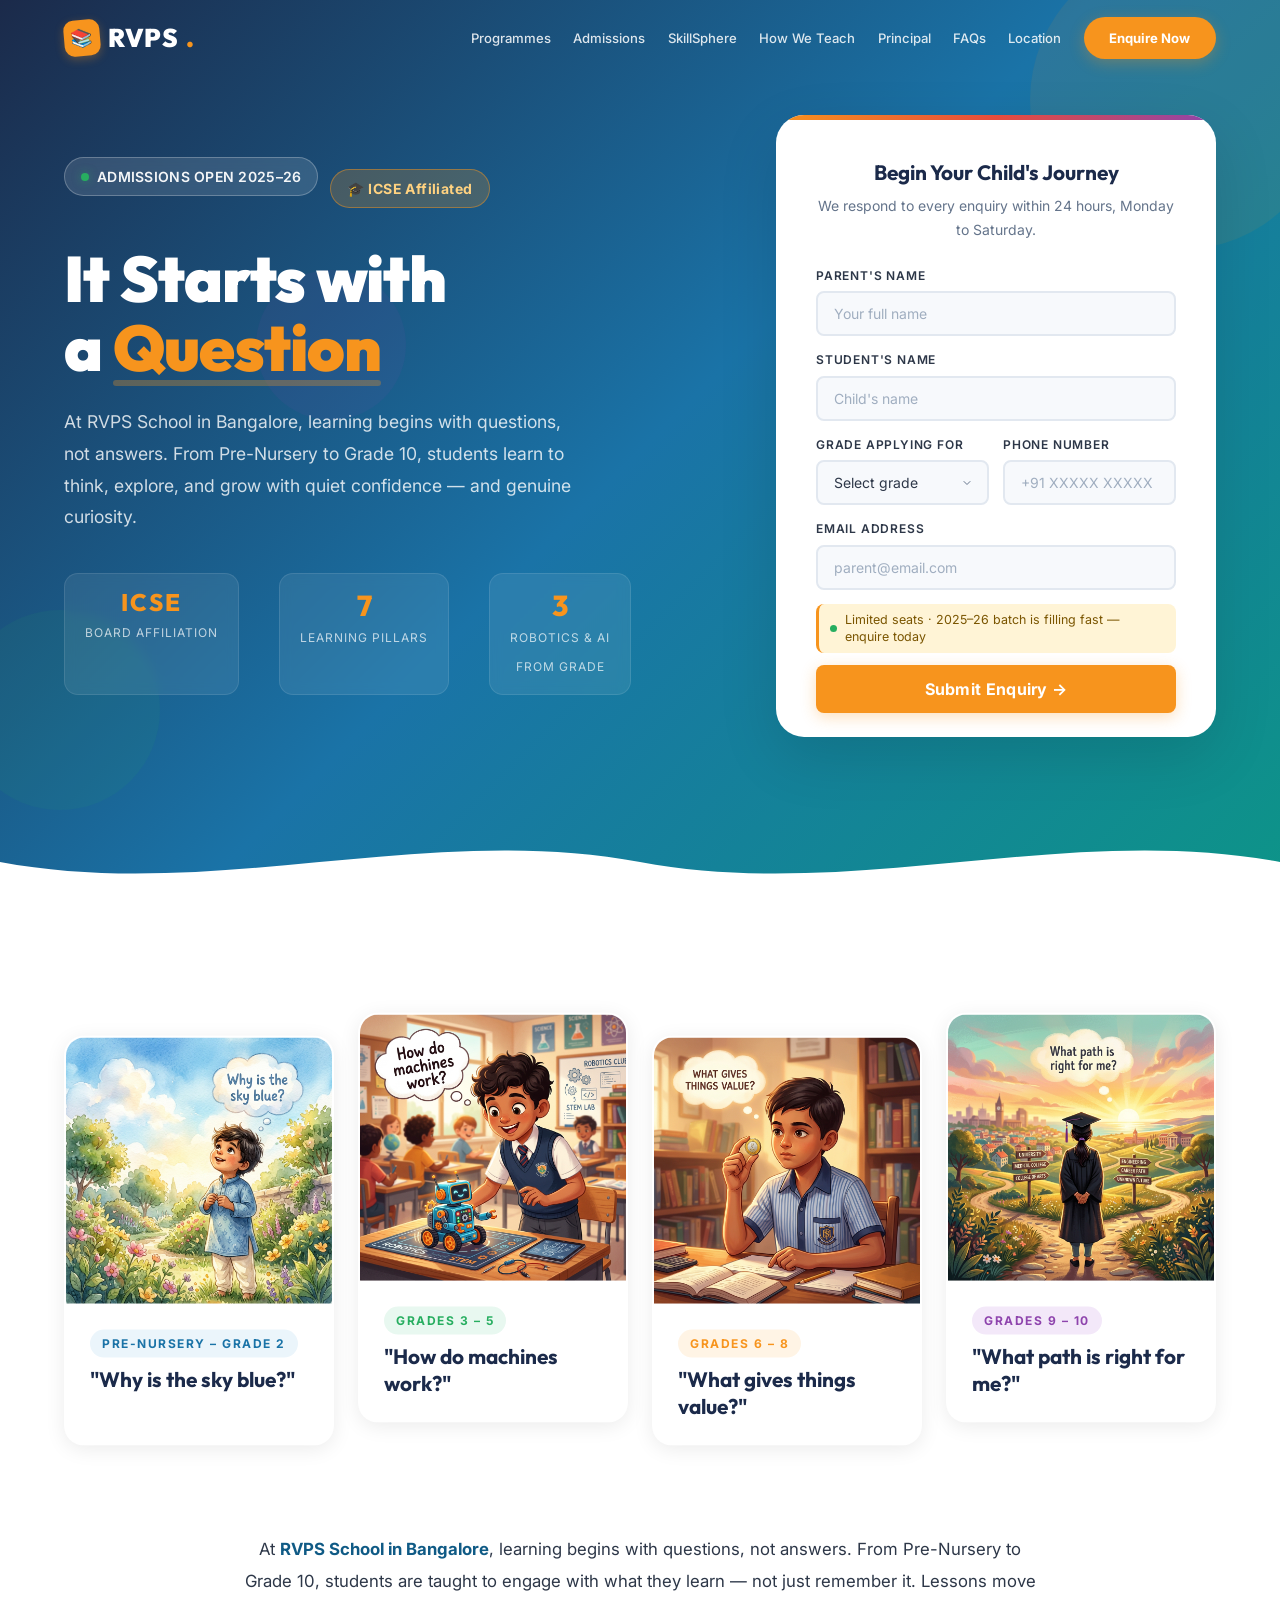
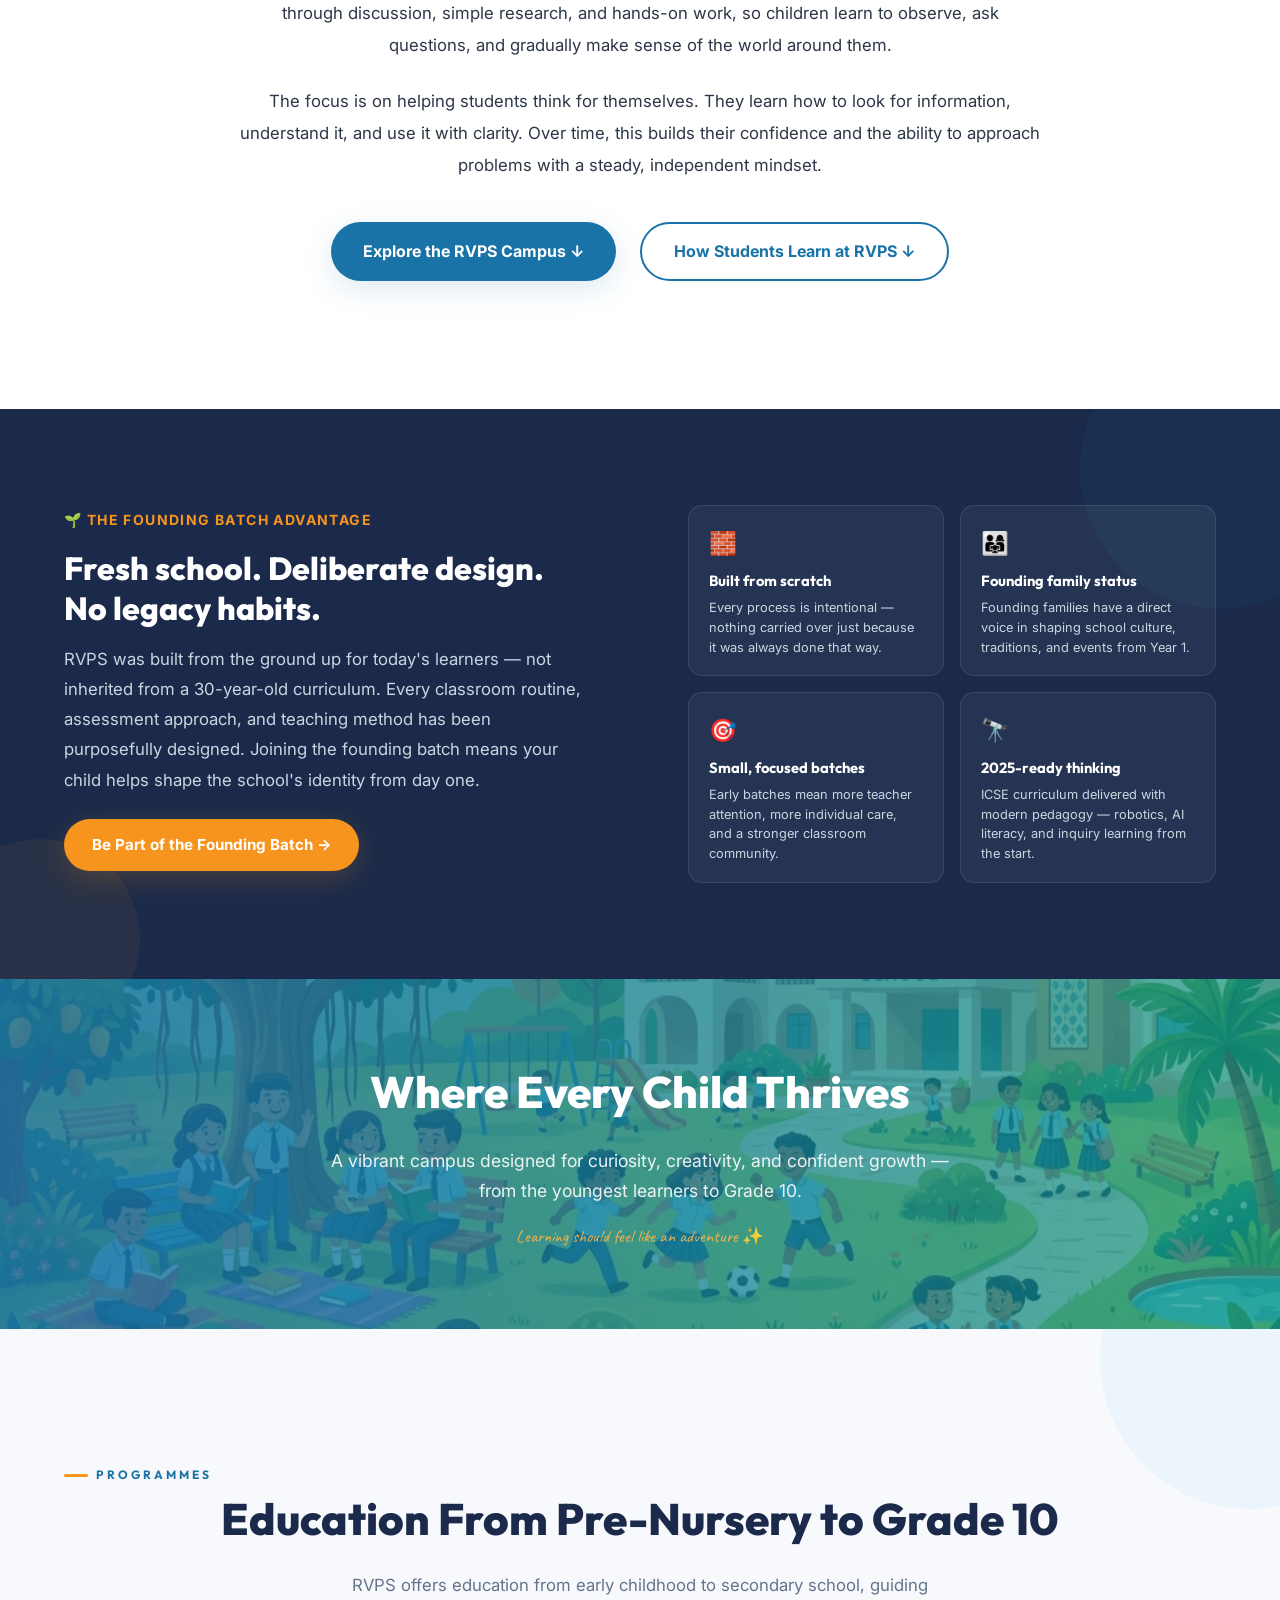
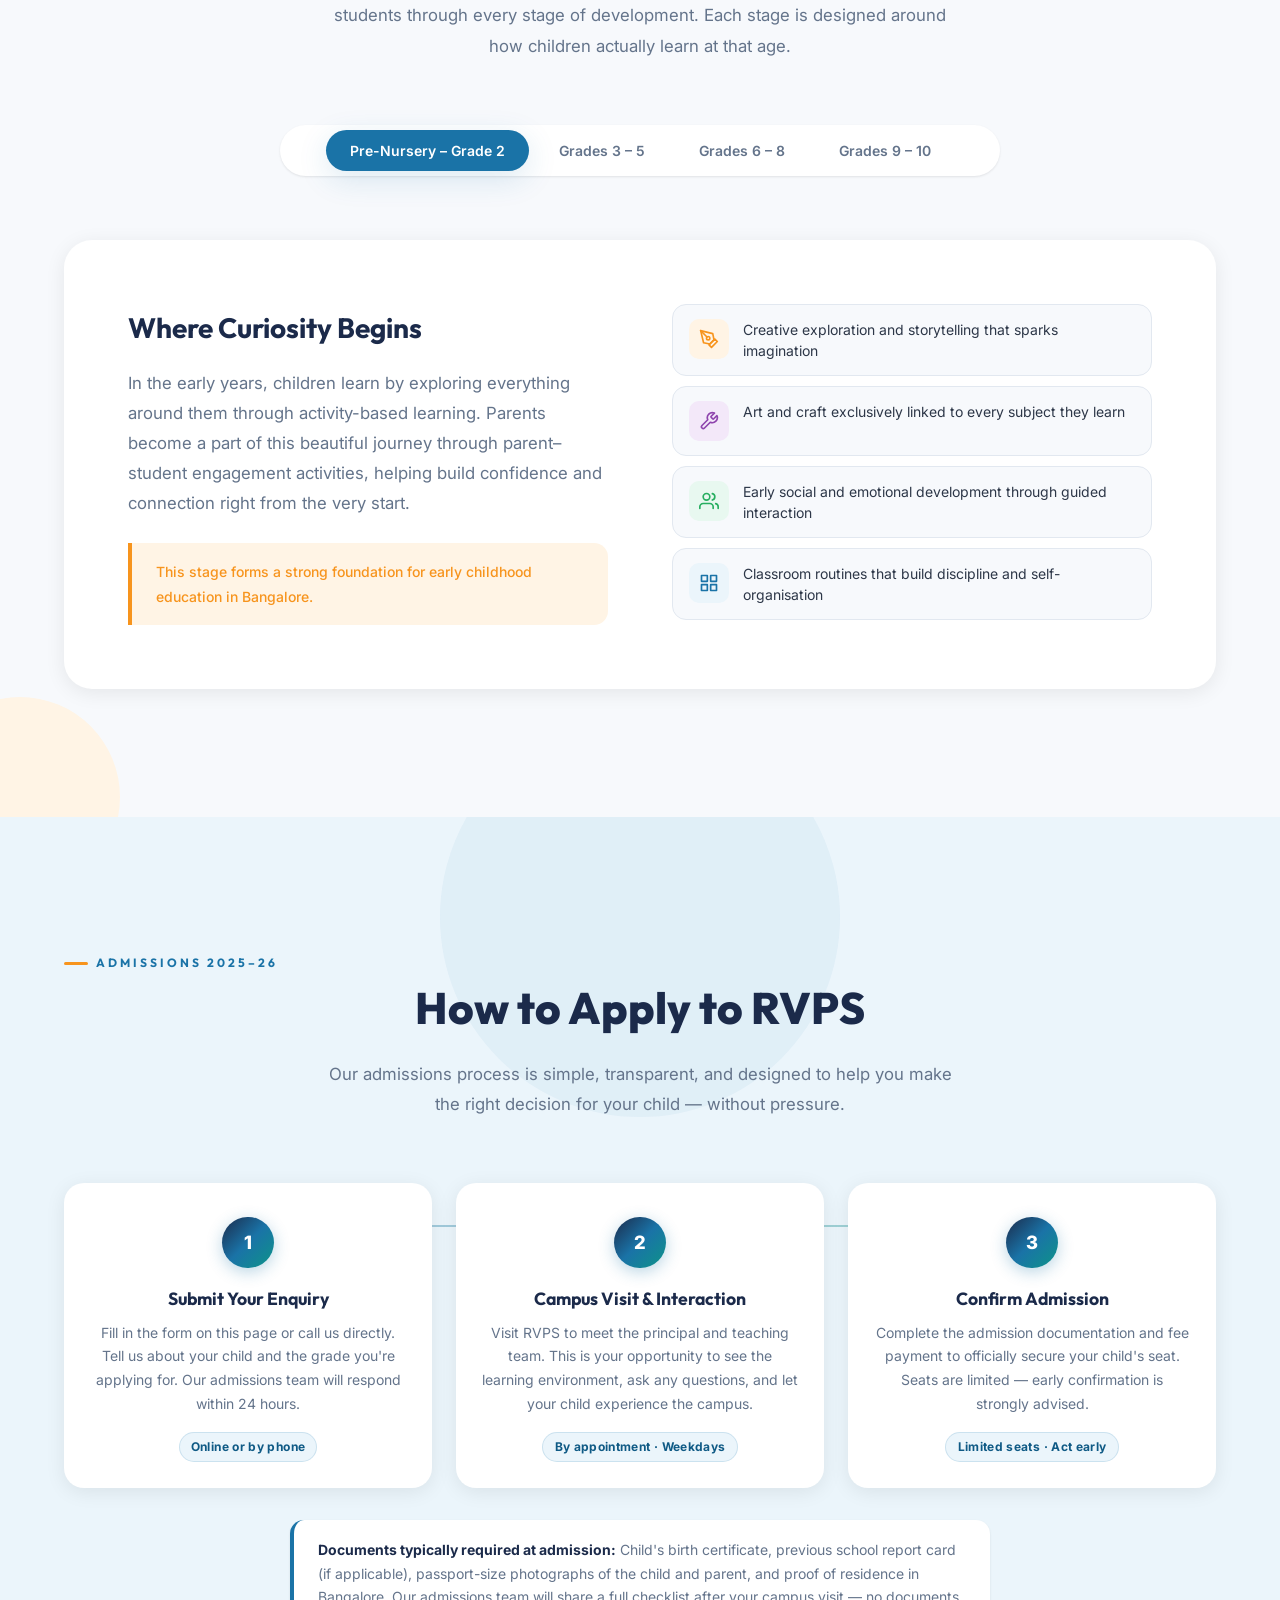
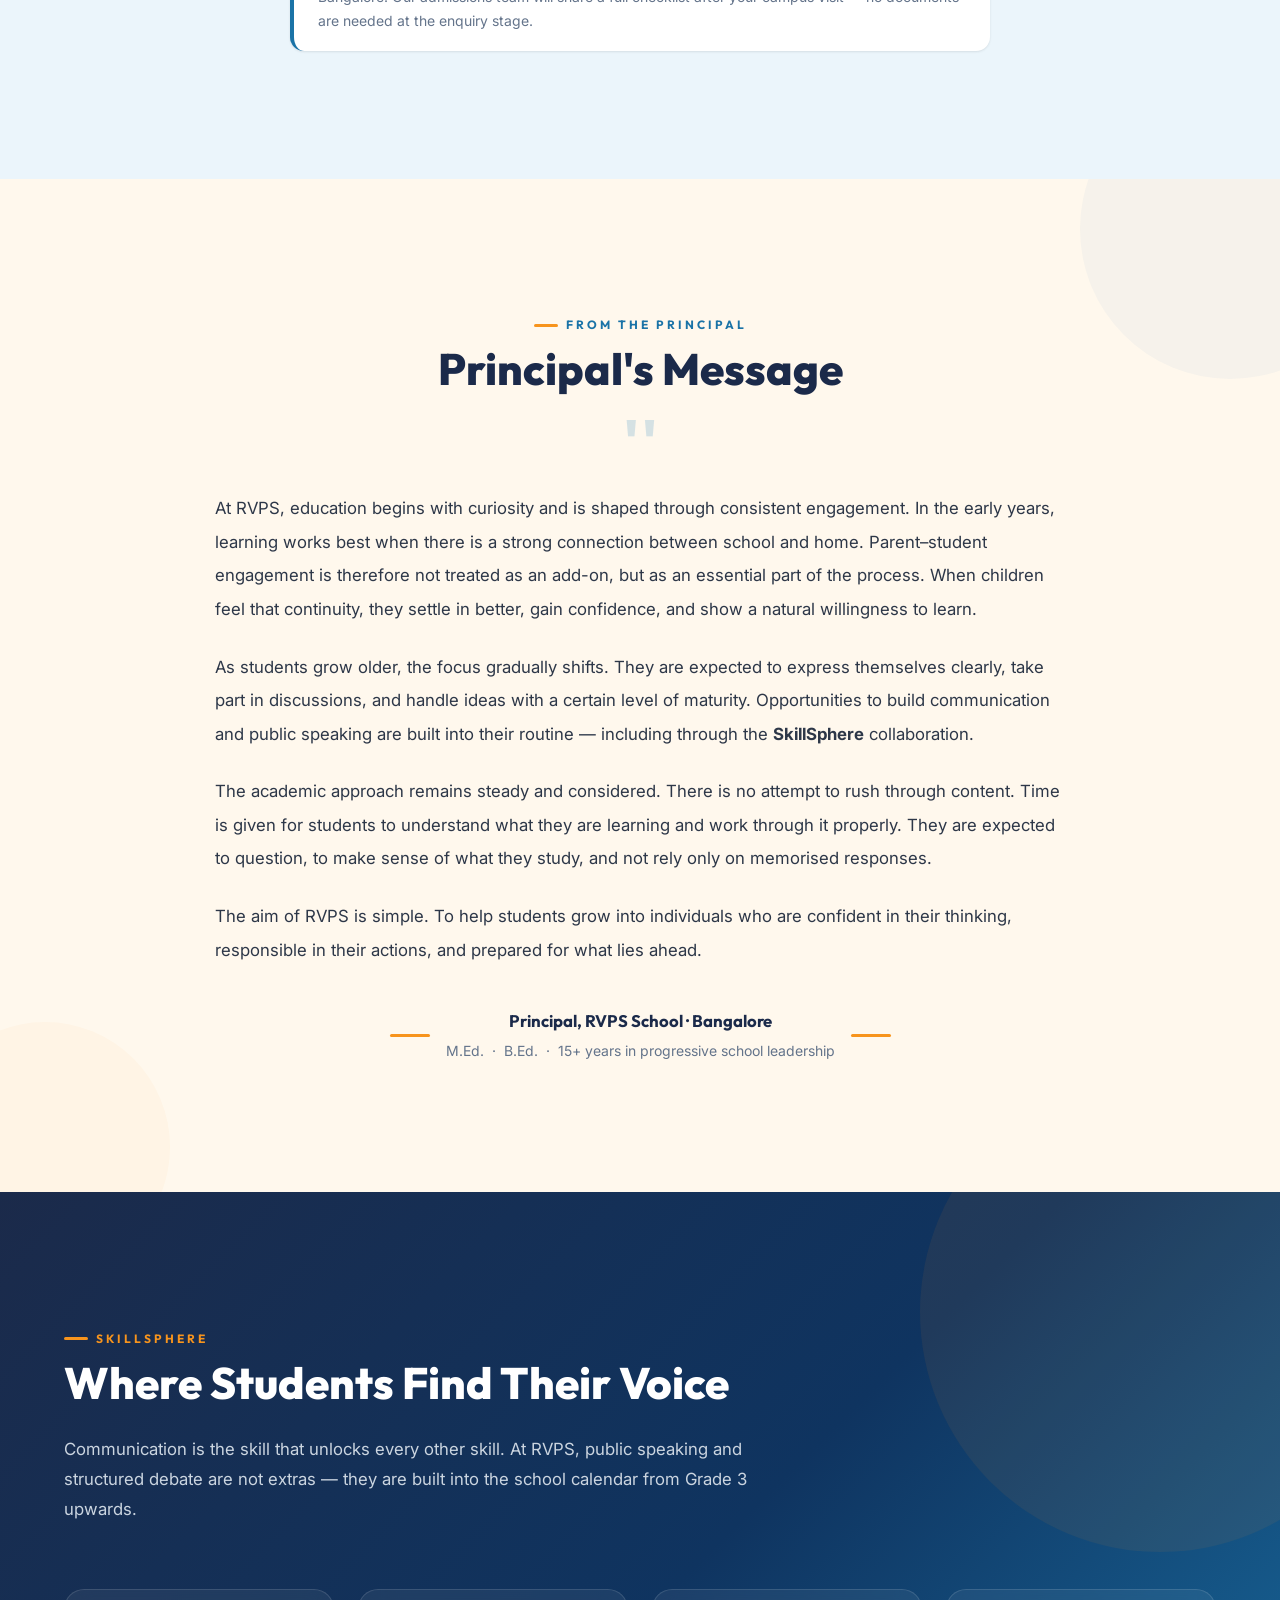
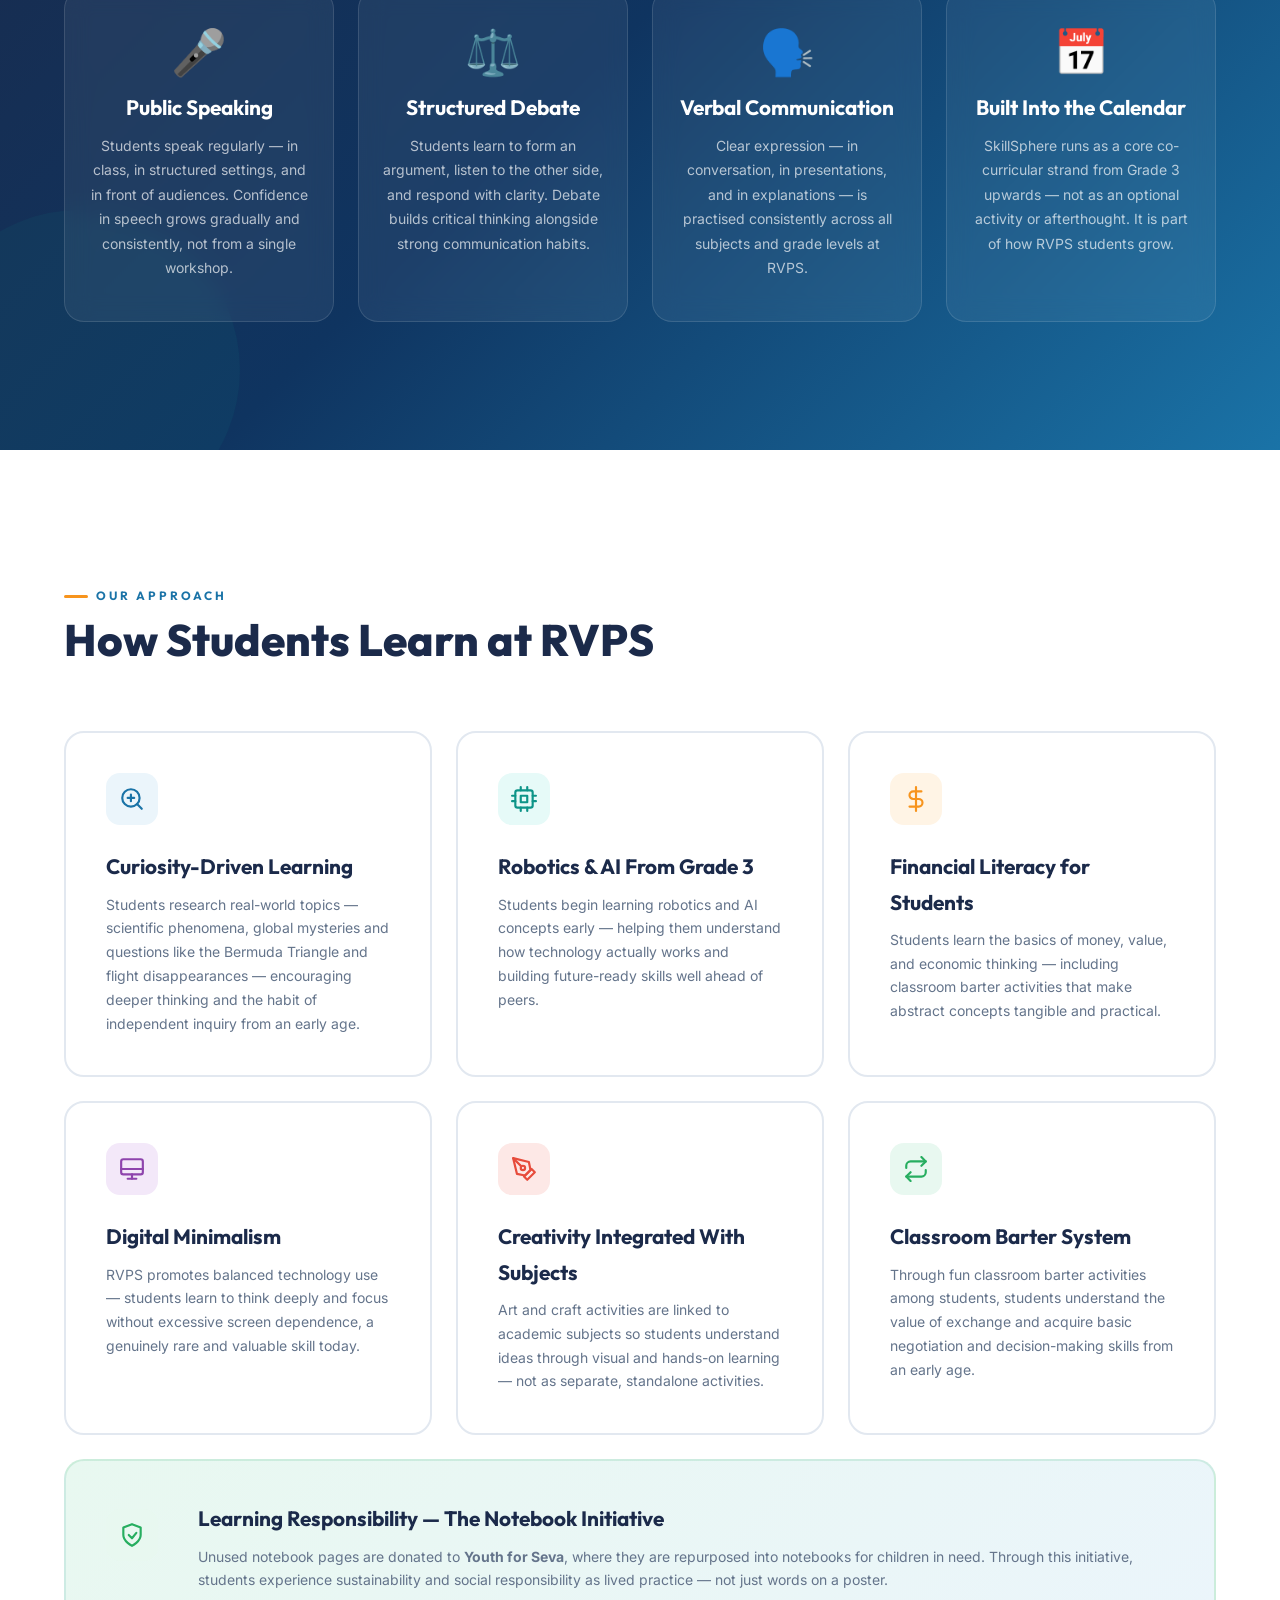
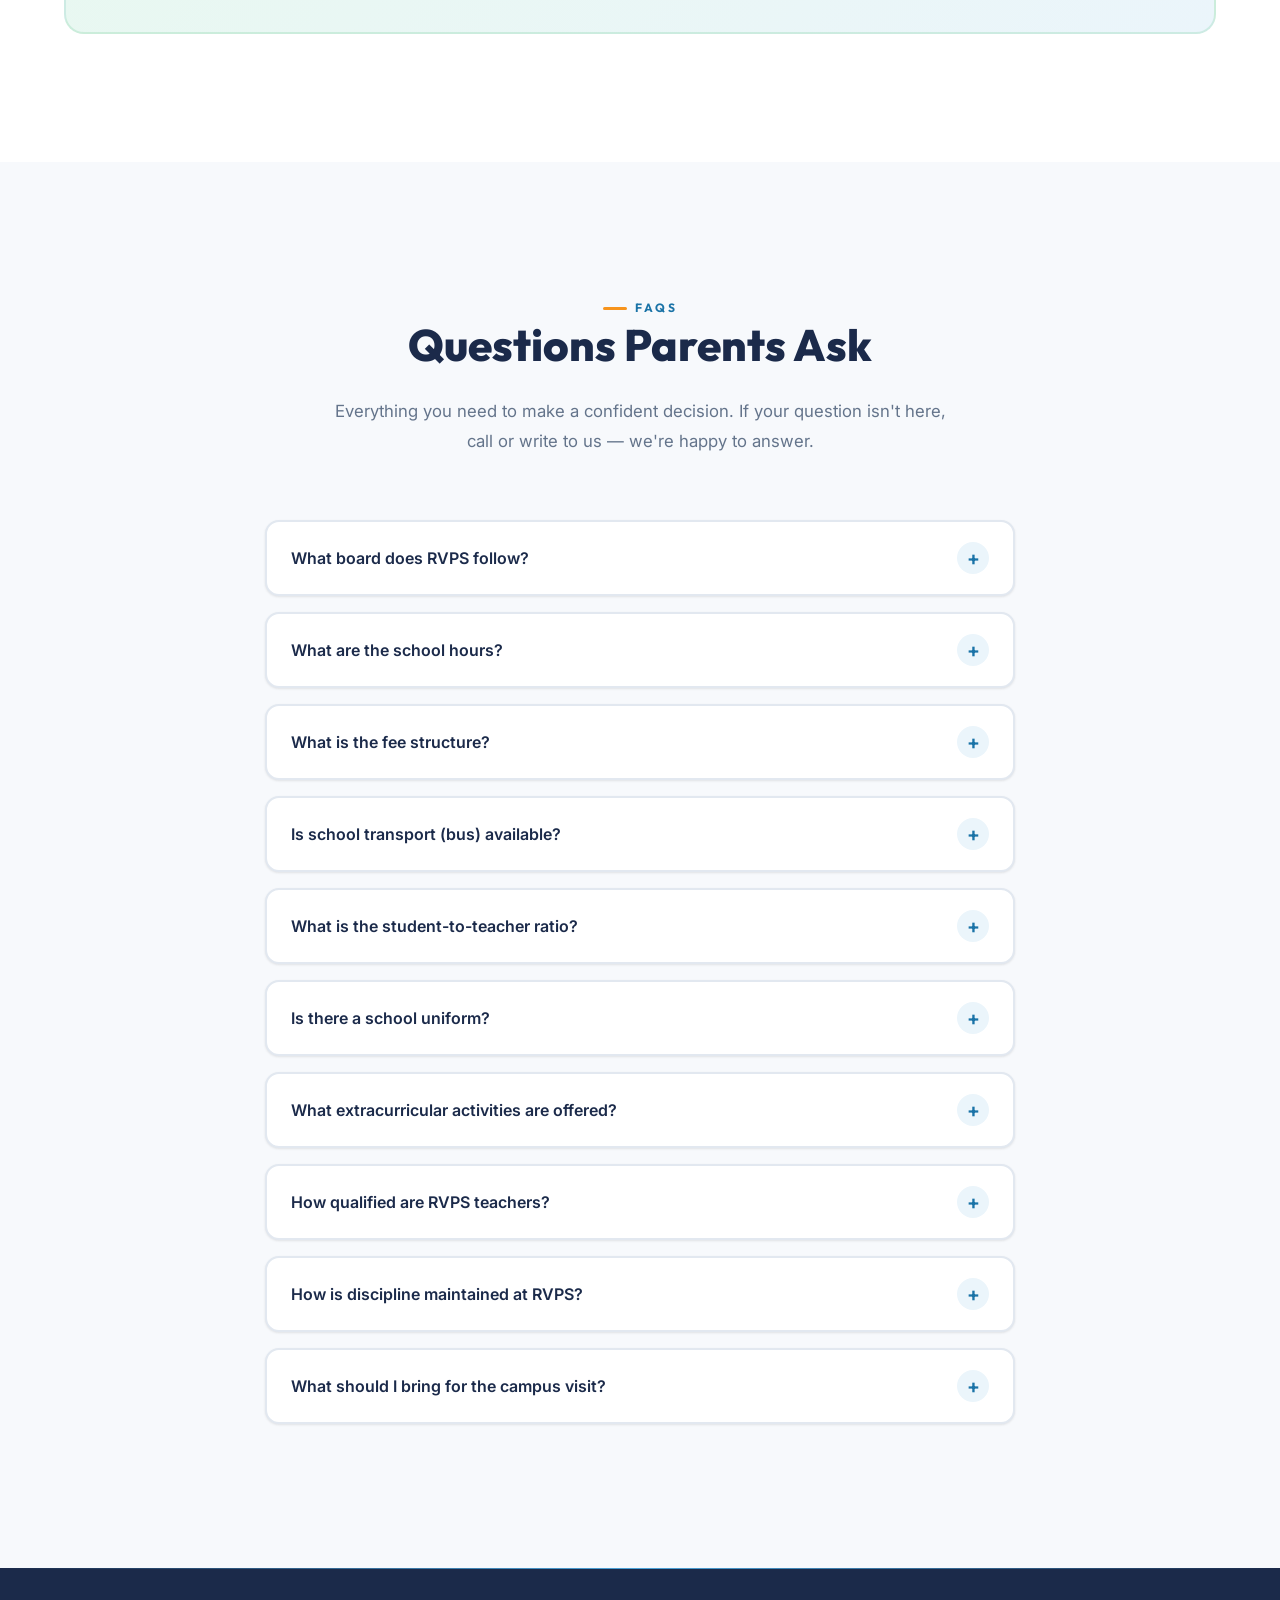
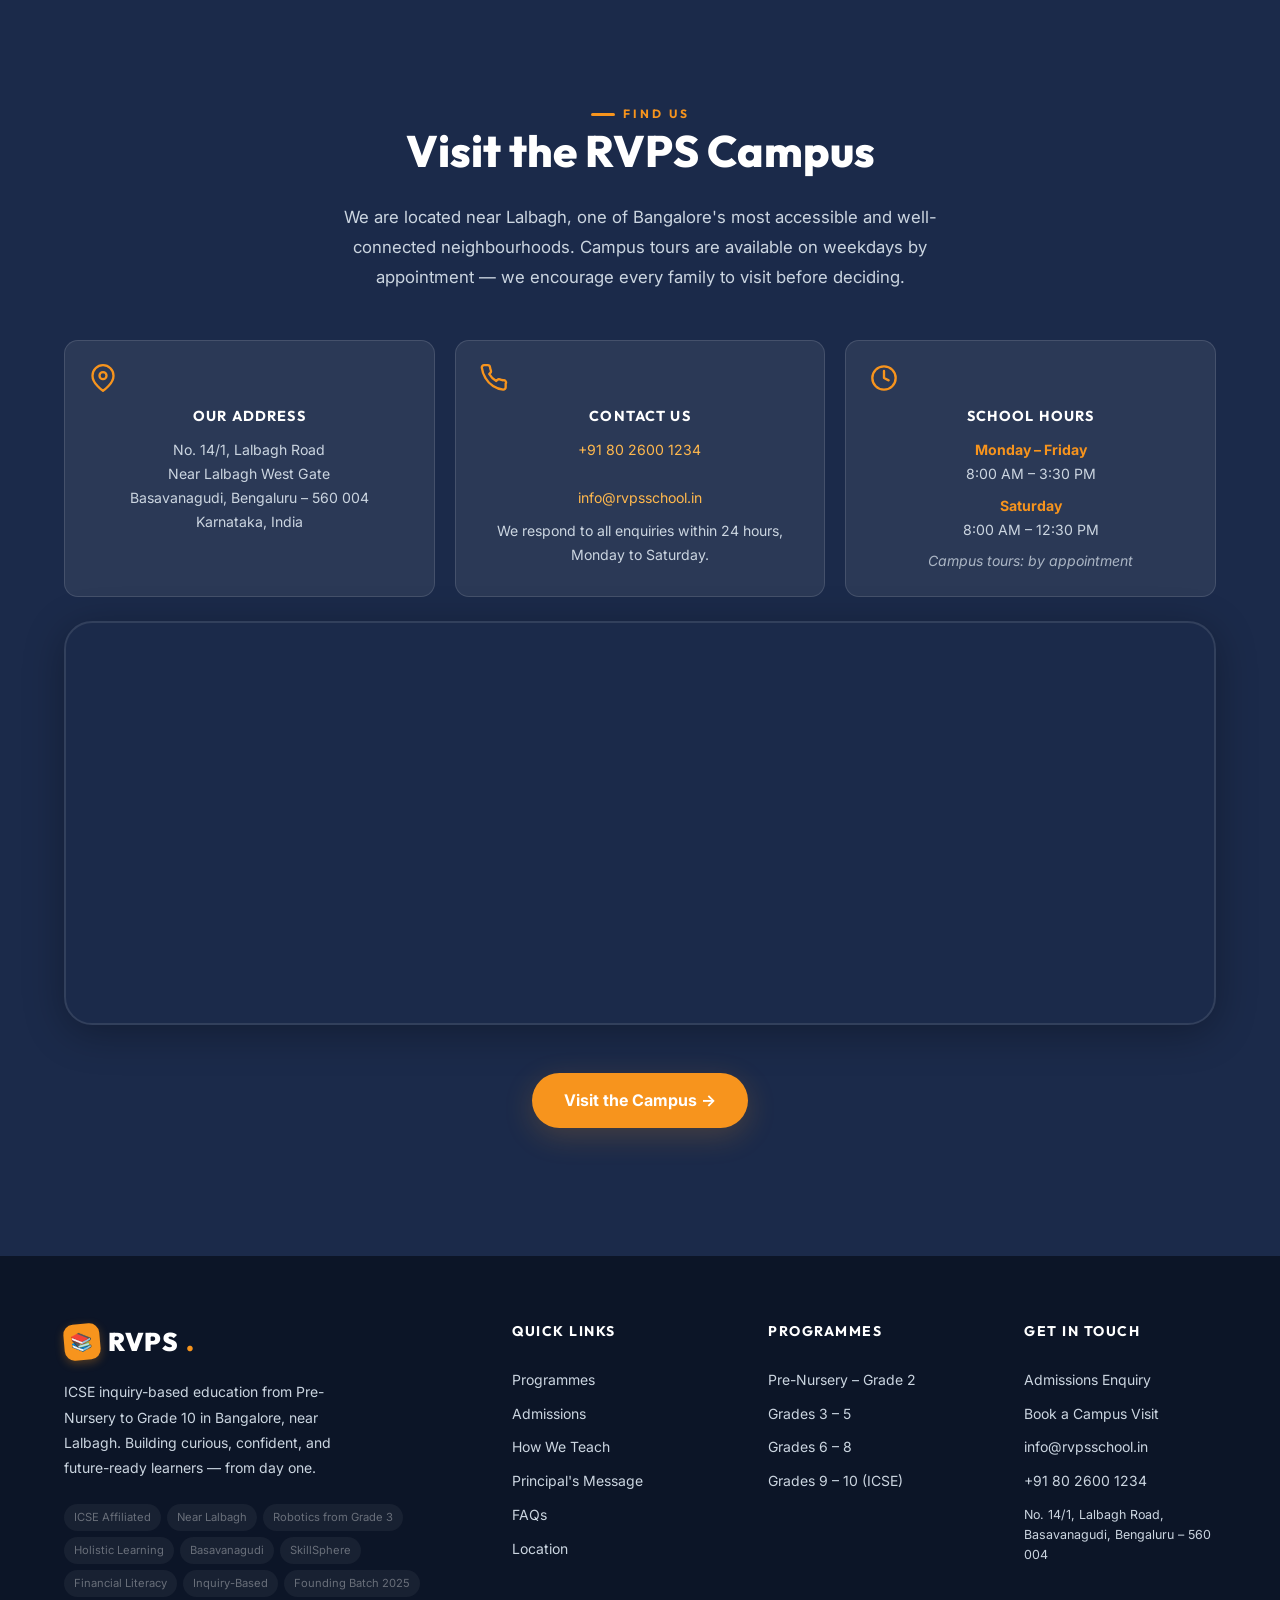
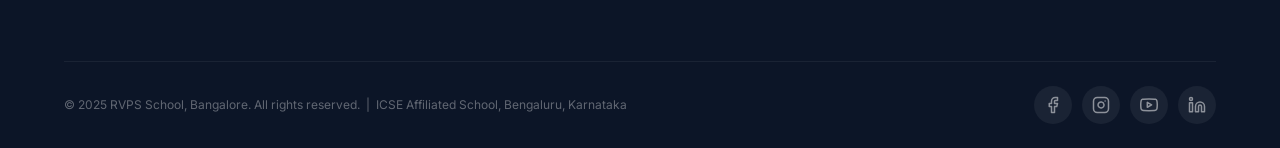
==== commit b117a785: "Add files via upload" ====
--- a/index.html
+++ b/index.html
@@ -691,10 +691,10 @@
   <section class="faq section-padding" id="faq">
     <div class="container">
 
-      <div style="text-align: center;">
-        <span class="section-label reveal">FAQs</span>
+      <div style="text-align: center; margin-bottom: 3rem;">
+        <span class="section-label reveal" style="margin: 0 auto;">FAQs</span>
         <h2 class="section-title reveal">Questions Parents Ask</h2>
-        <p class="section-subtitle reveal">Everything you need to make a confident decision. If your question isn't here, call or write to us — we're happy to answer.</p>
+        <p class="section-subtitle reveal" style="margin: 0 auto;">Everything you need to make a confident decision. If your question isn't here, call or write to us — we're happy to answer.</p>
       </div>
 
       <div class="faq-list">
@@ -830,12 +830,14 @@
   <section class="location section-padding" id="location">
     <div class="container">
 
-      <span class="section-label section-label--light reveal">Find Us</span>
-      <h2 class="section-title section-title--light reveal">Visit the RVPS Campus</h2>
-      <p class="section-subtitle section-subtitle--light reveal">
-        We are located near Lalbagh, one of Bangalore's most accessible and well-connected neighbourhoods.
-        Campus tours are available on weekdays by appointment — we encourage every family to visit before deciding.
-      </p>
+      <div style="text-align: center; margin-bottom: 3rem;">
+        <span class="section-label section-label--light reveal" style="margin: 0 auto;">Find Us</span>
+        <h2 class="section-title section-title--light reveal">Visit the RVPS Campus</h2>
+        <p class="section-subtitle section-subtitle--light reveal" style="margin: 0 auto;">
+          We are located near Lalbagh, one of Bangalore's most accessible and well-connected neighbourhoods.
+          Campus tours are available on weekdays by appointment — we encourage every family to visit before deciding.
+        </p>
+      </div>
 
       <div class="location-info-grid reveal">
 
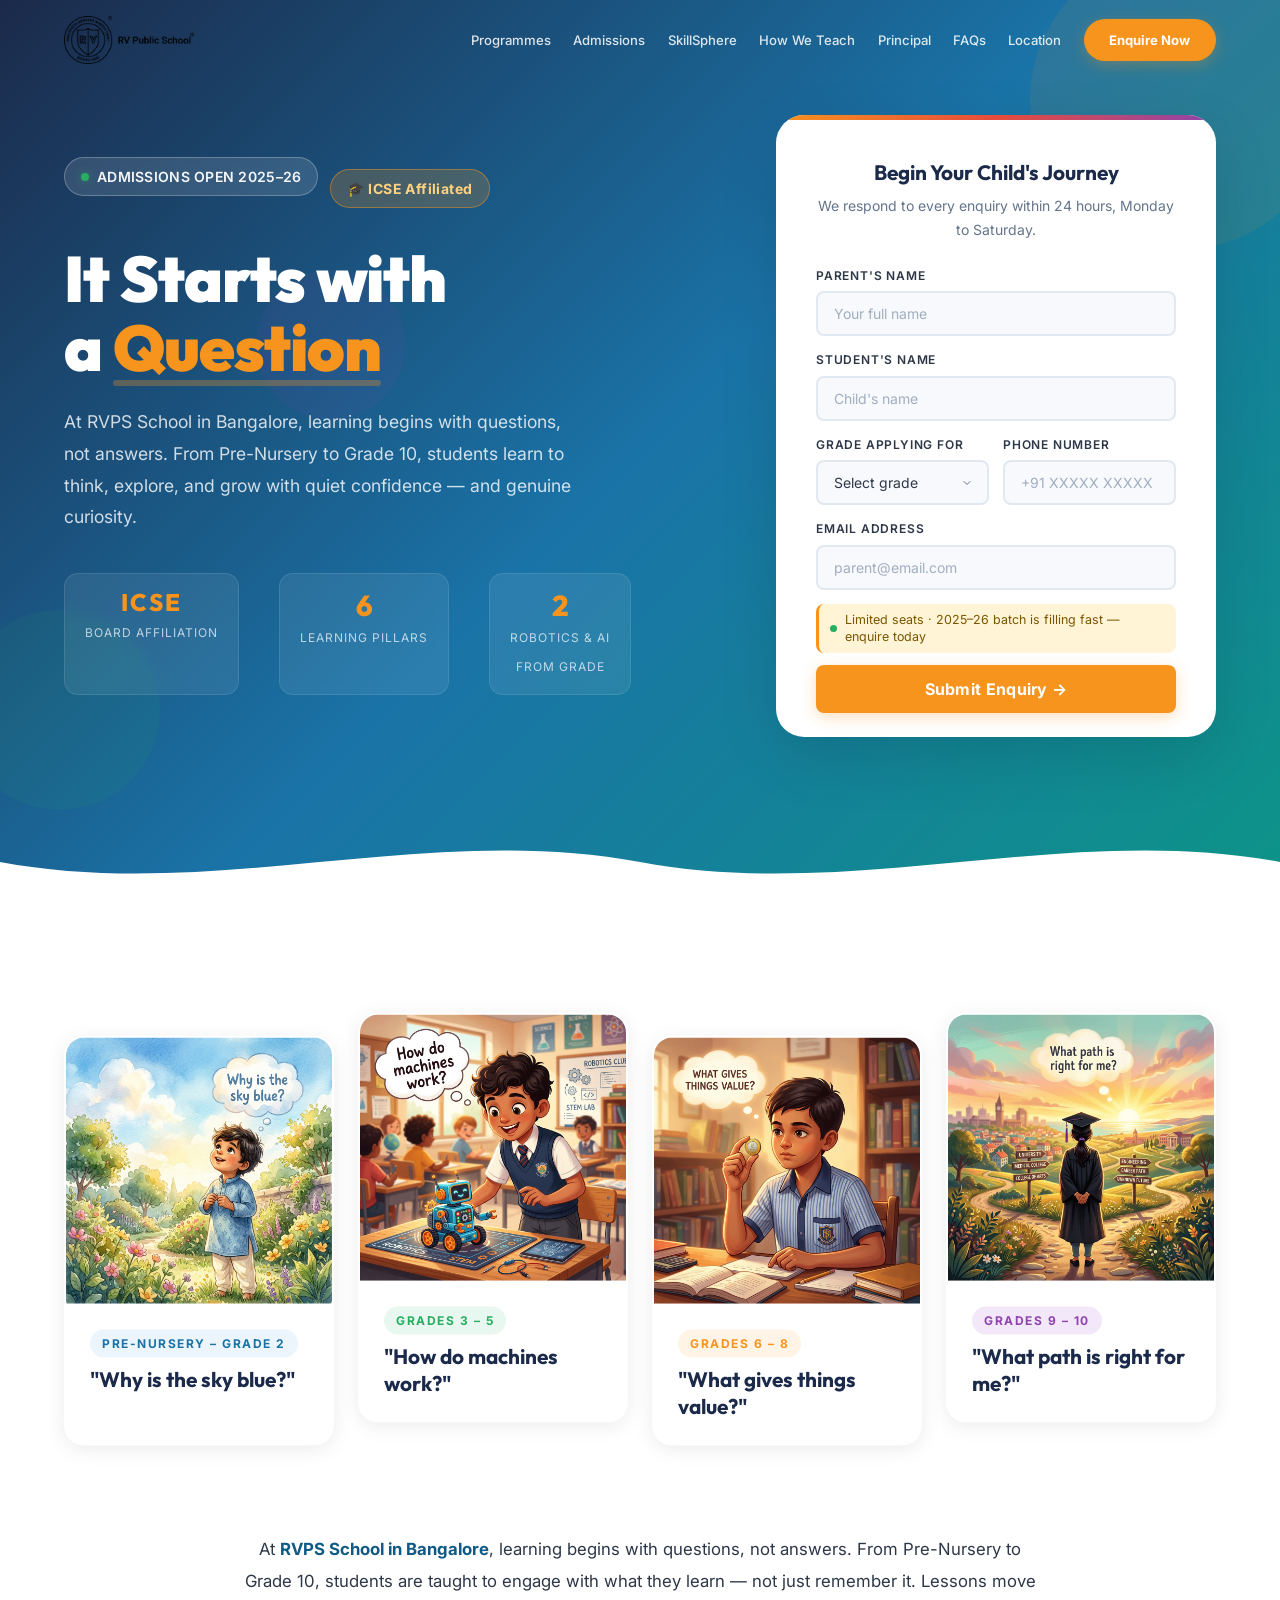
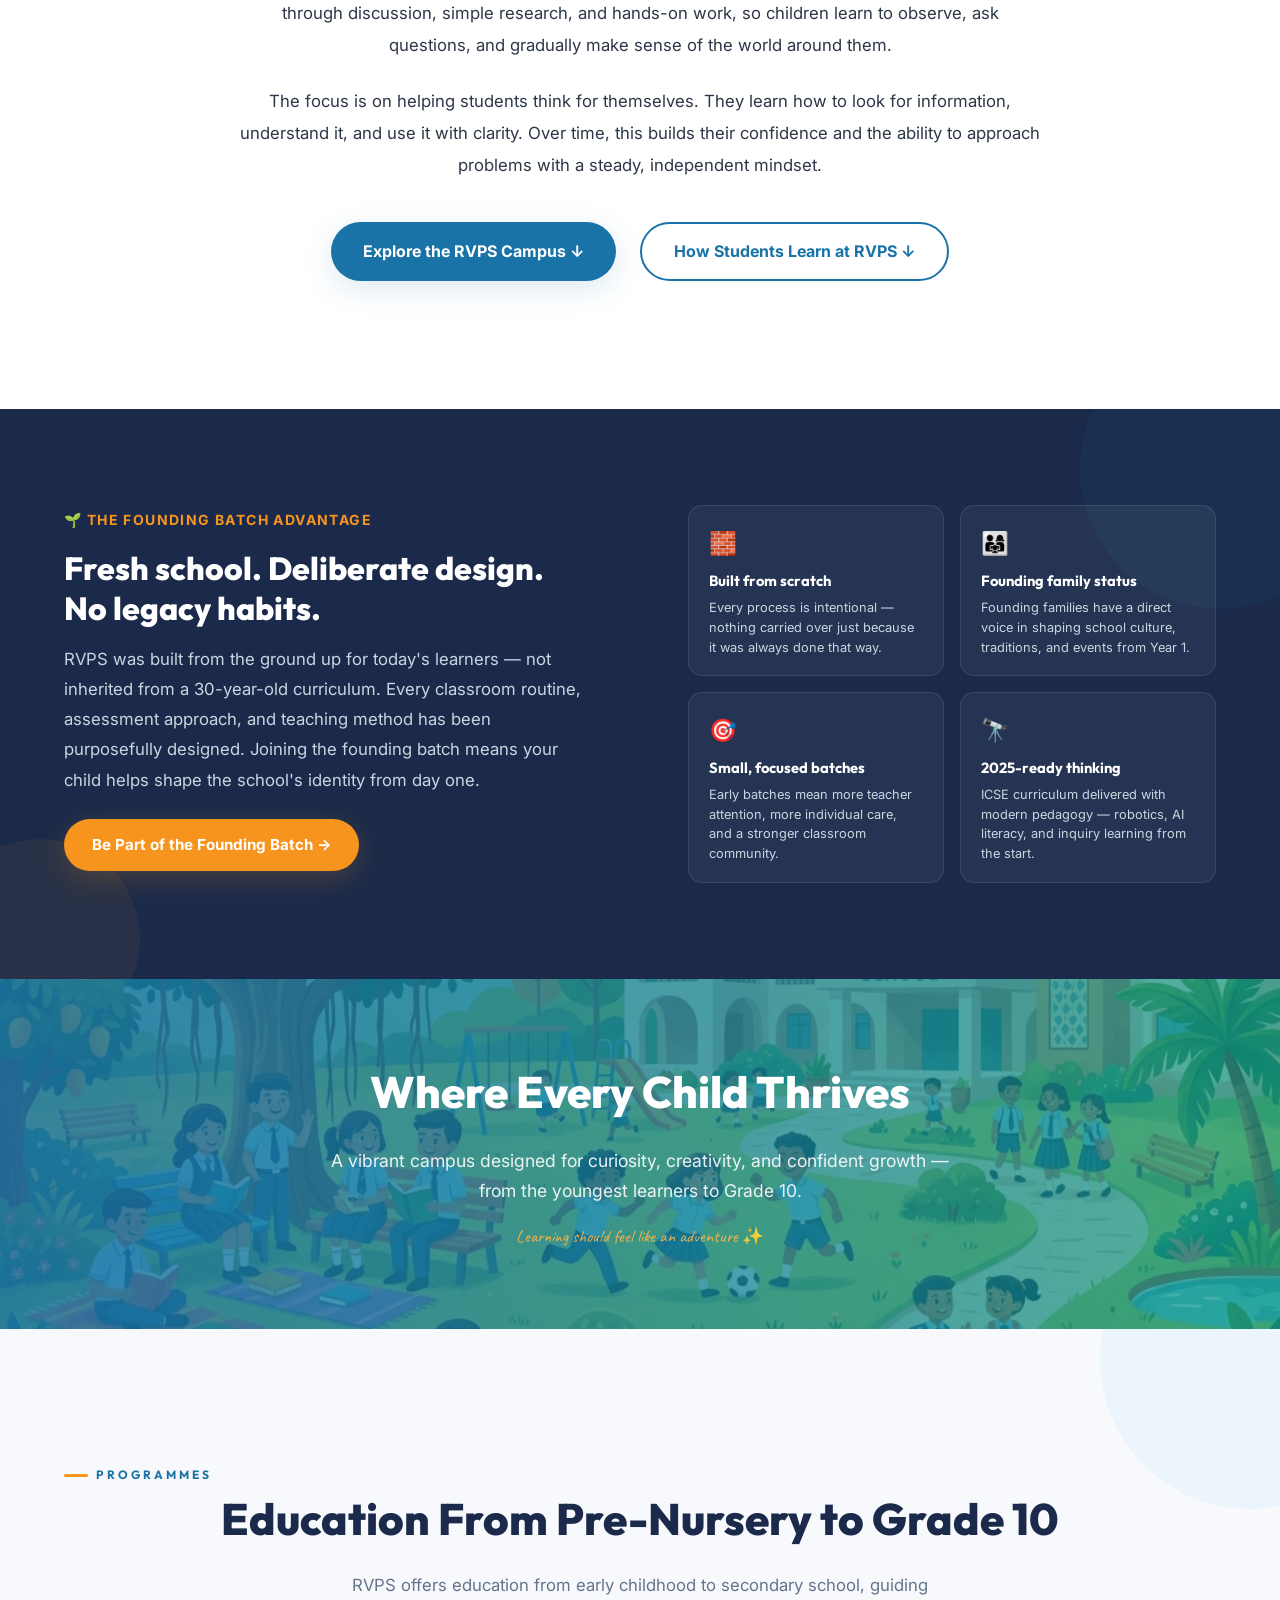
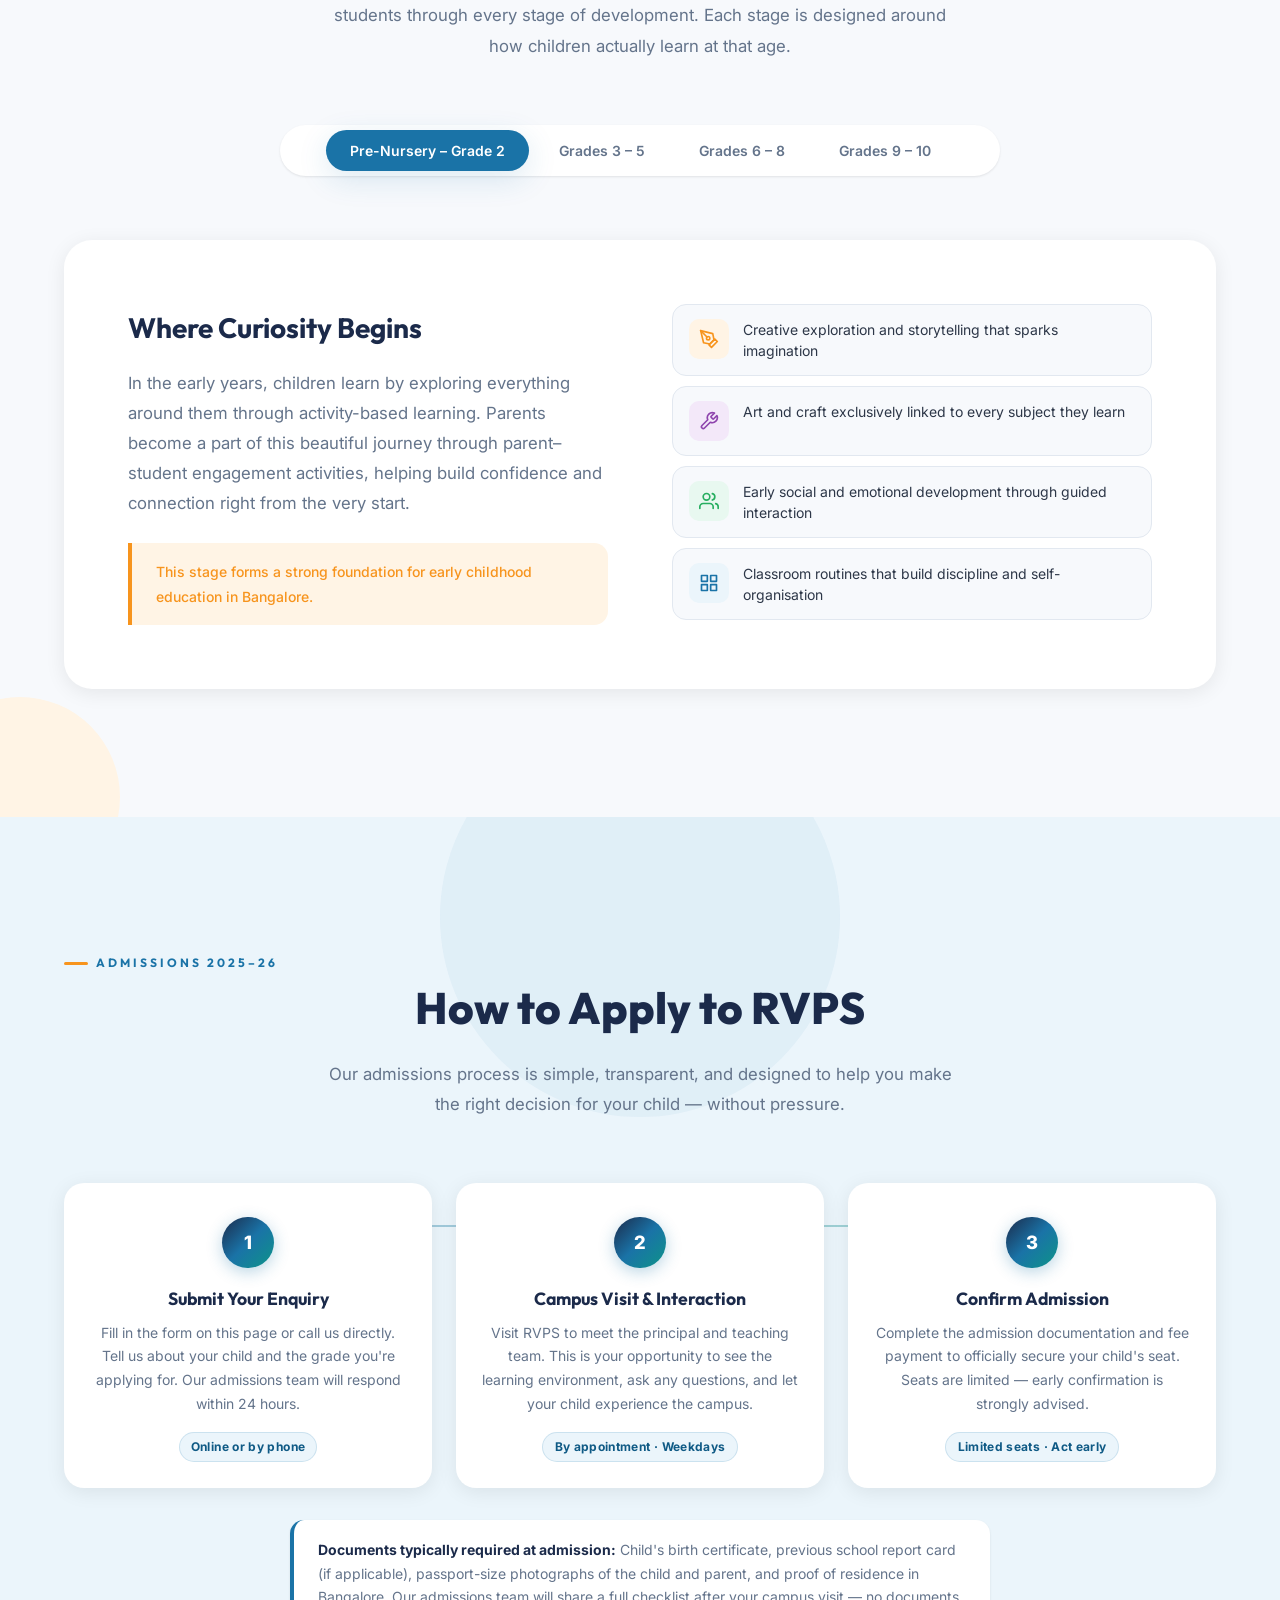
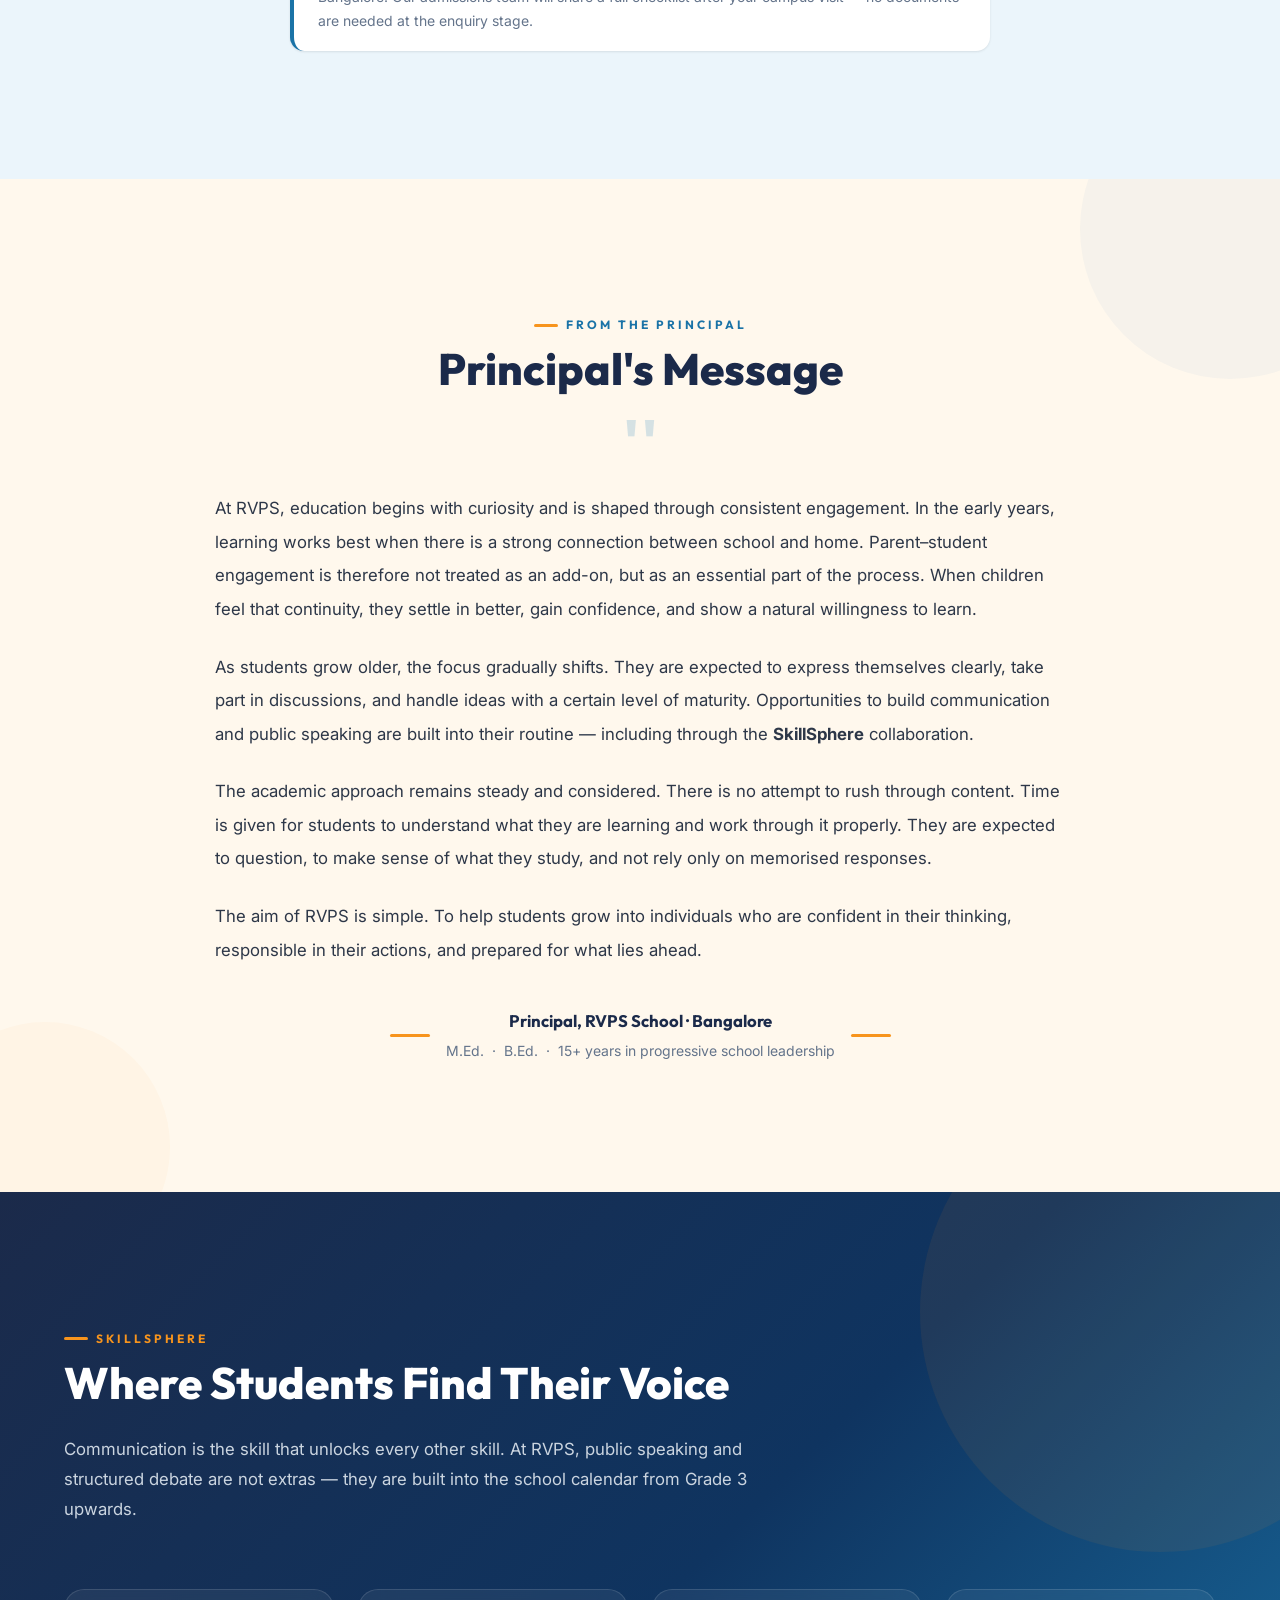
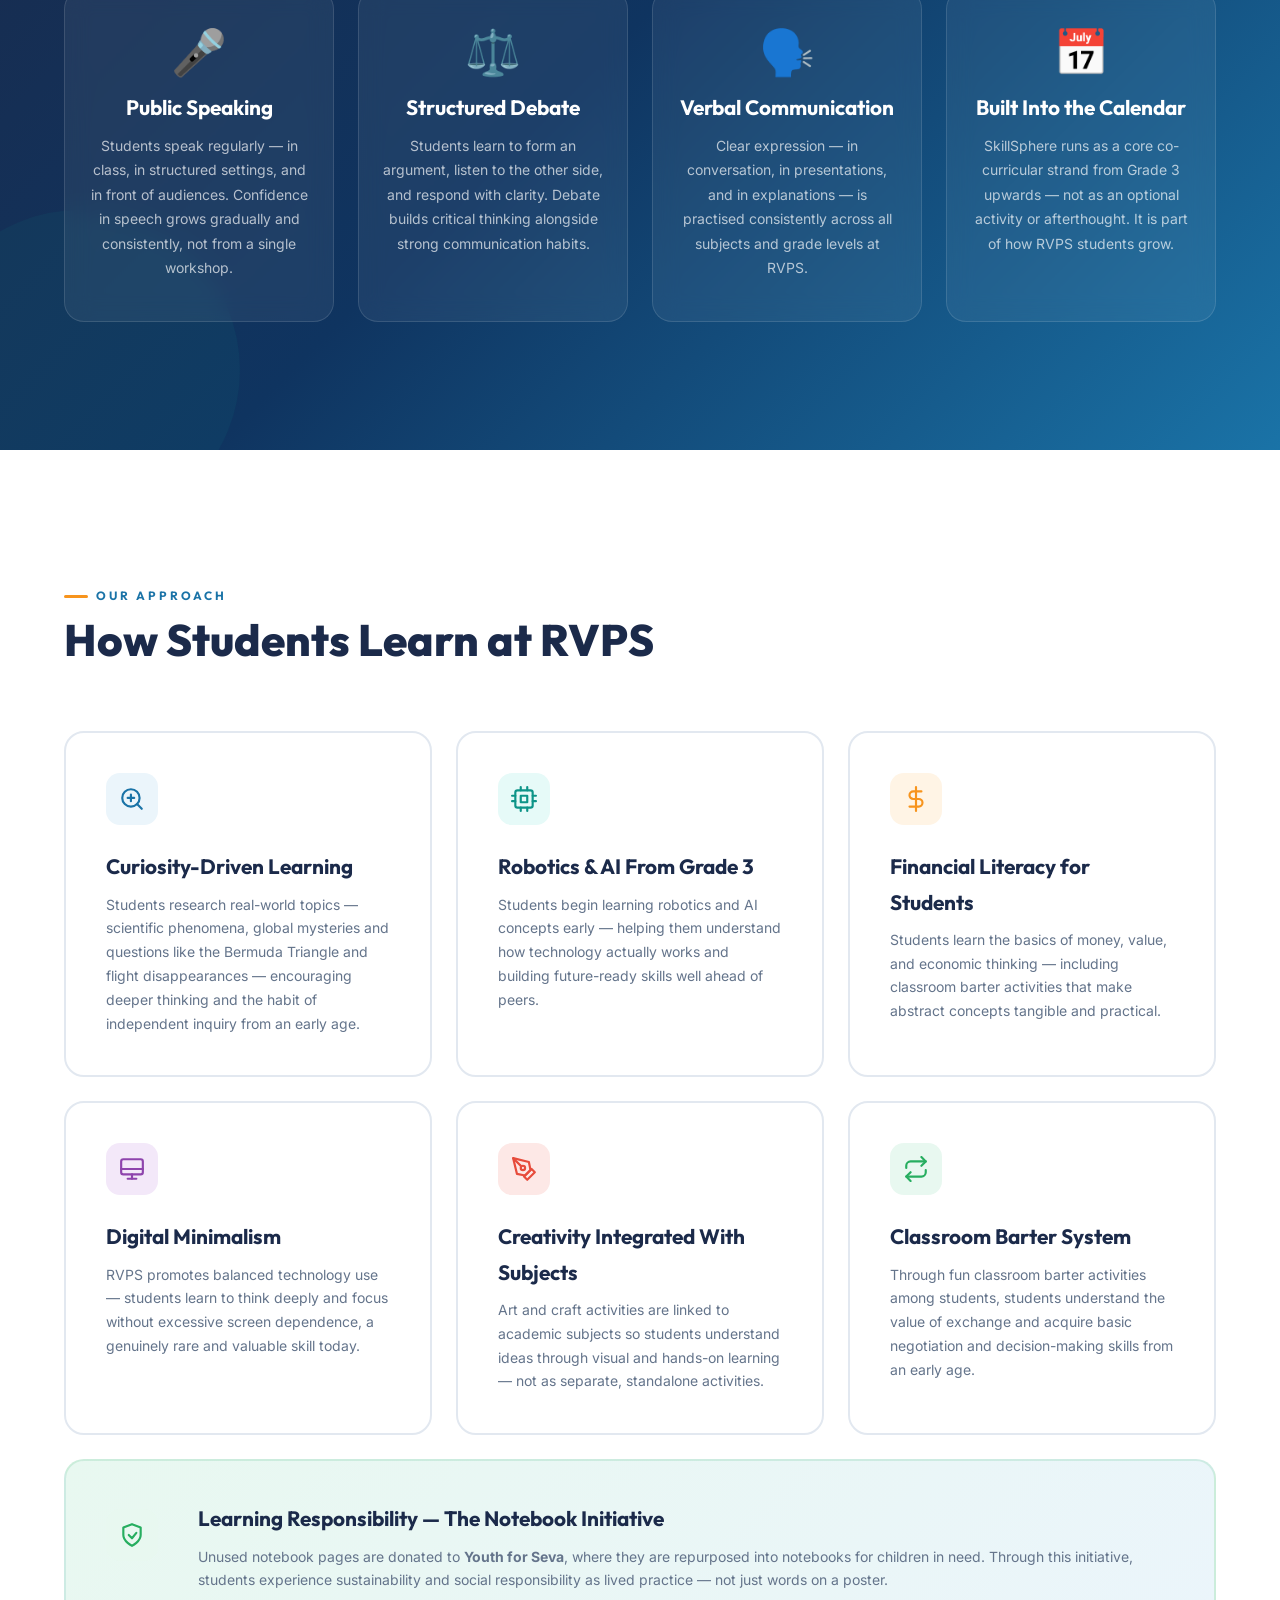
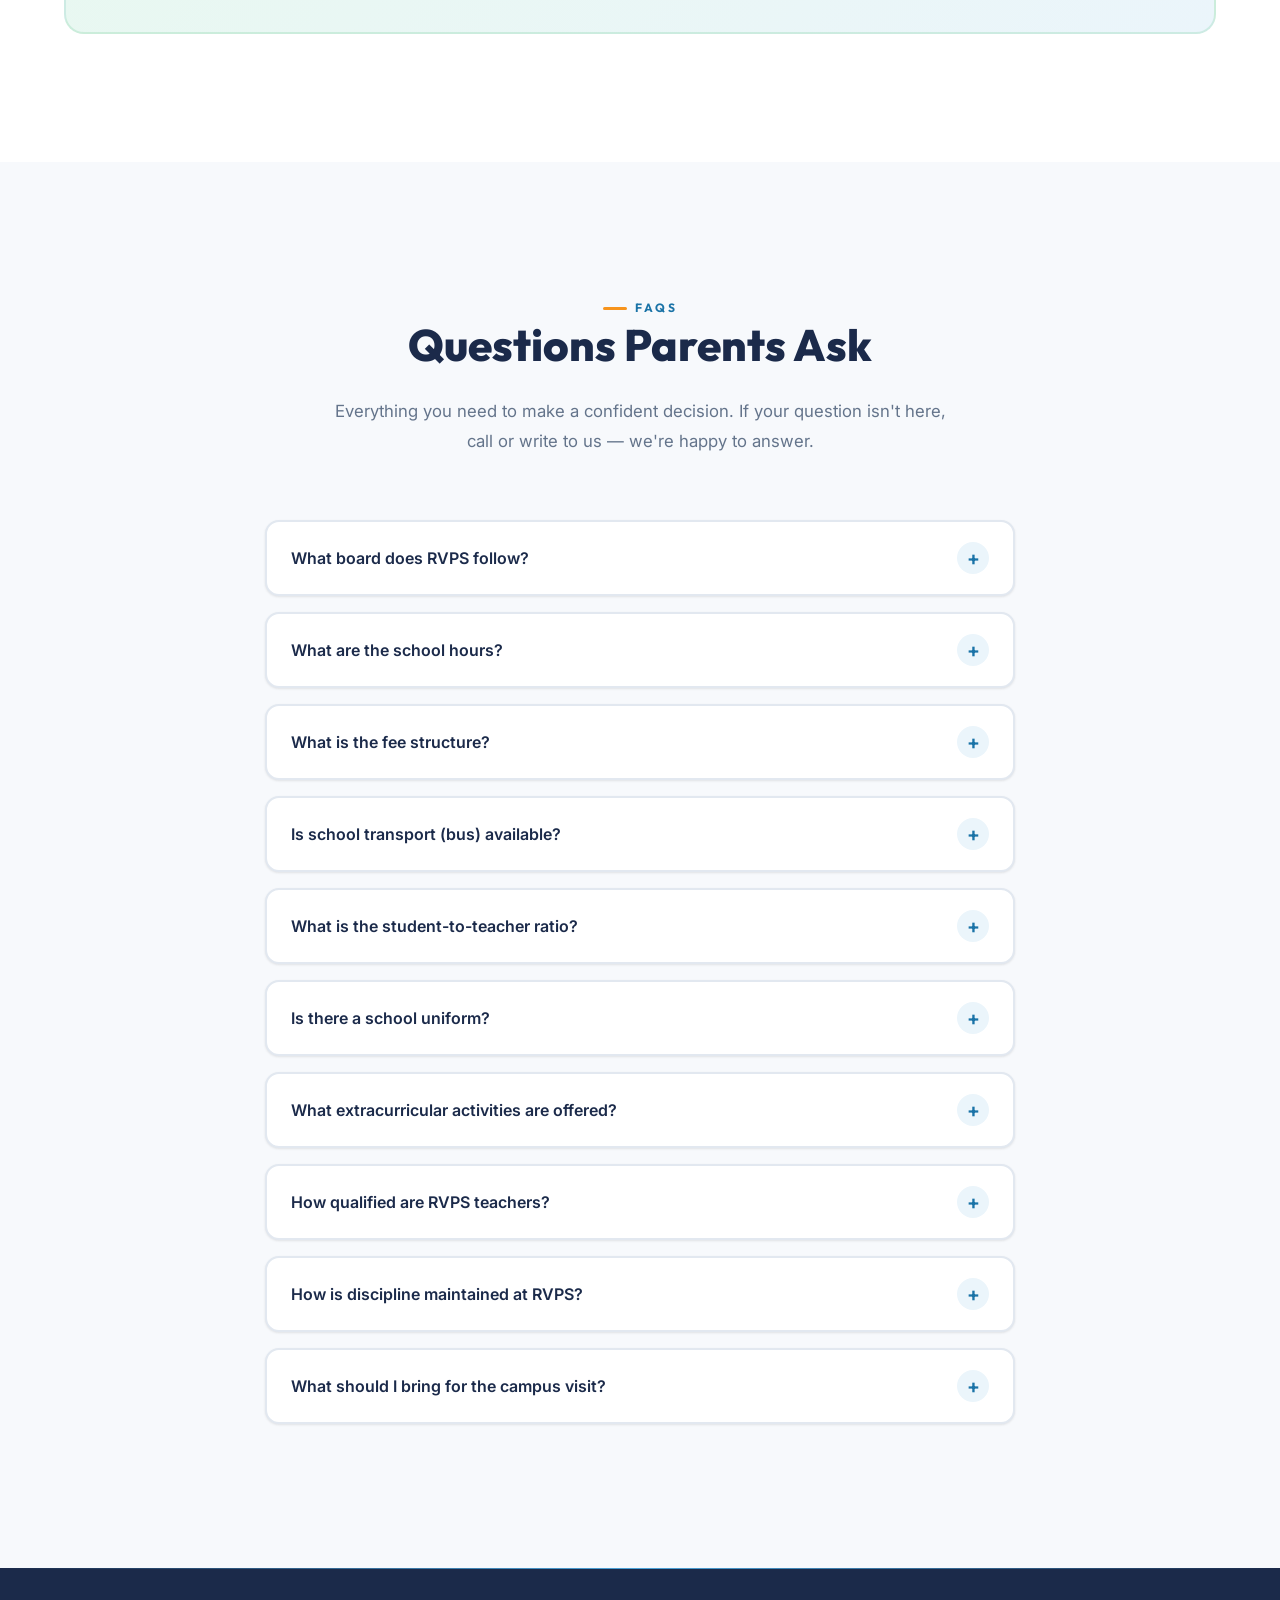
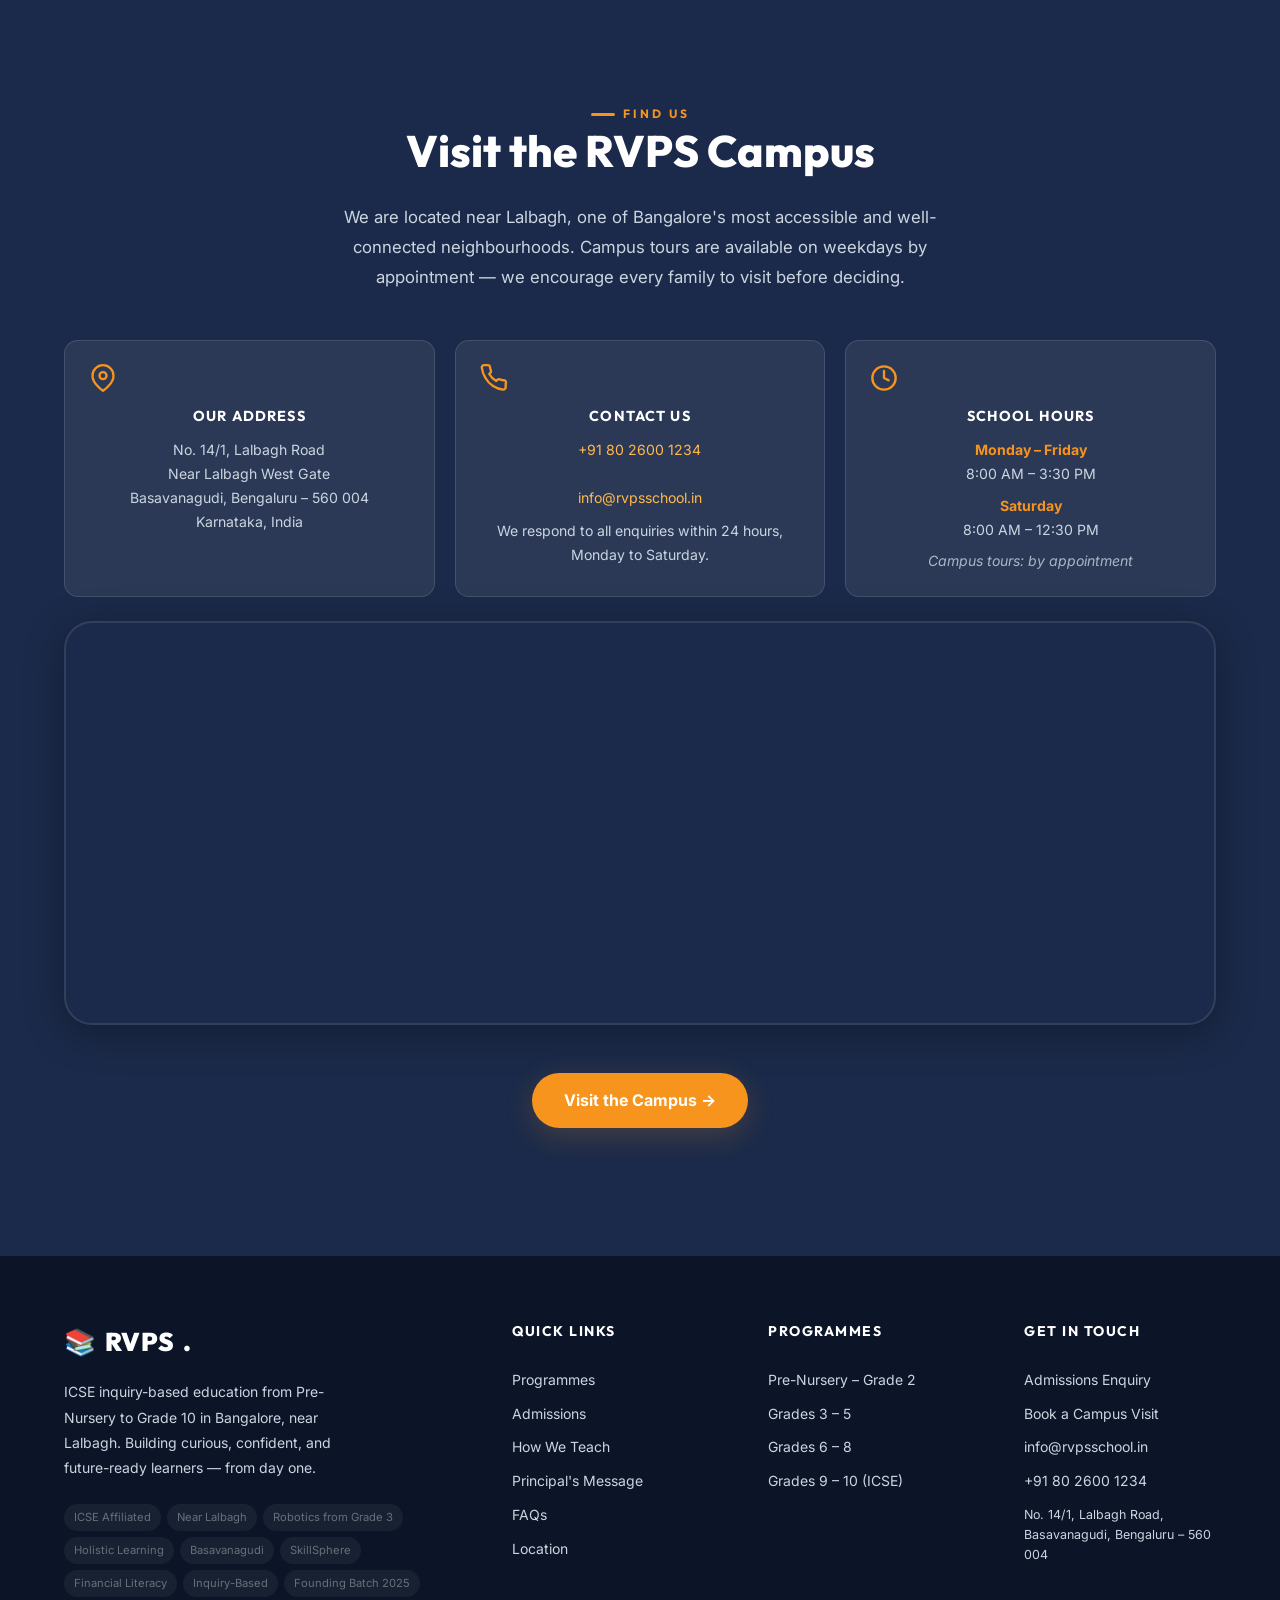
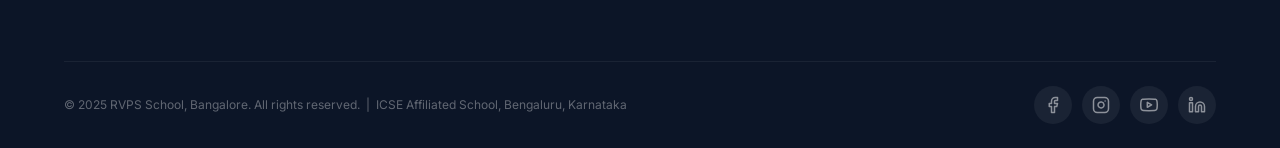
==== commit 6fca722b: "Add files via upload" ====
--- a/index.html
+++ b/index.html
@@ -64,8 +64,7 @@
   <nav class="navbar" id="navbar" role="navigation" aria-label="Main navigation">
     <div class="container">
       <a href="#" class="nav-logo" aria-label="RVPS School Home">
-        <span class="logo-icon">📚</span>
-        RVPS<span>.</span>
+        <img src="images/logo.png" alt="RVPS Logo" class="nav-logo-img">
       </a>
       <div class="nav-links" id="navLinks">
         <a href="#education">Programmes</a>
--- a/css/styles.css
+++ b/css/styles.css
@@ -293,21 +293,10 @@
   color: var(--clr-dark);
 }
 
-.nav-logo .logo-icon {
-  width: 36px;
-  height: 36px;
-  background: var(--clr-secondary);
-  border-radius: 10px;
-  display: flex;
-  align-items: center;
-  justify-content: center;
-  font-size: 1.1rem;
-  transform: rotate(-5deg);
-  box-shadow: 0 3px 10px rgba(247,148,29,0.3);
-}
-
-.nav-logo span {
-  color: var(--clr-secondary);
+.nav-logo .nav-logo-img {
+  height: 48px;
+  width: auto;
+  object-fit: contain;
 }
 
 .nav-links {
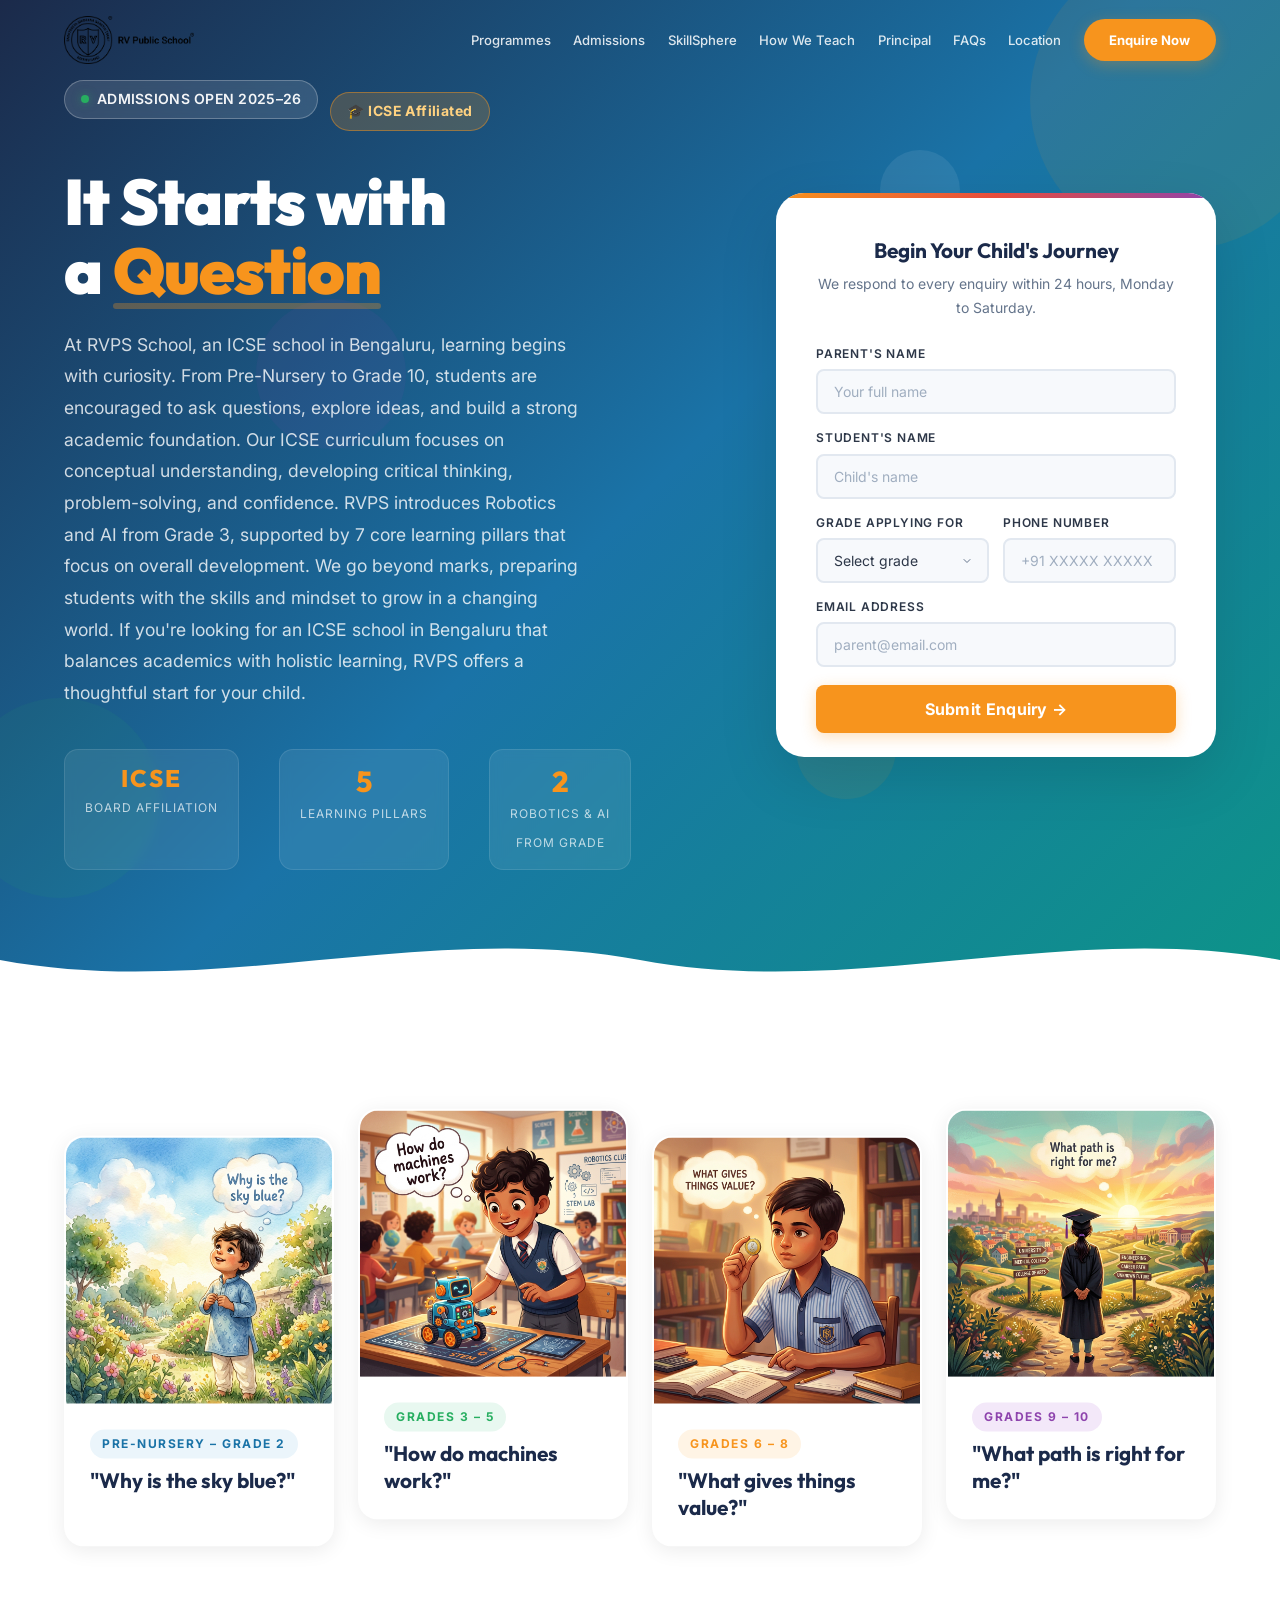
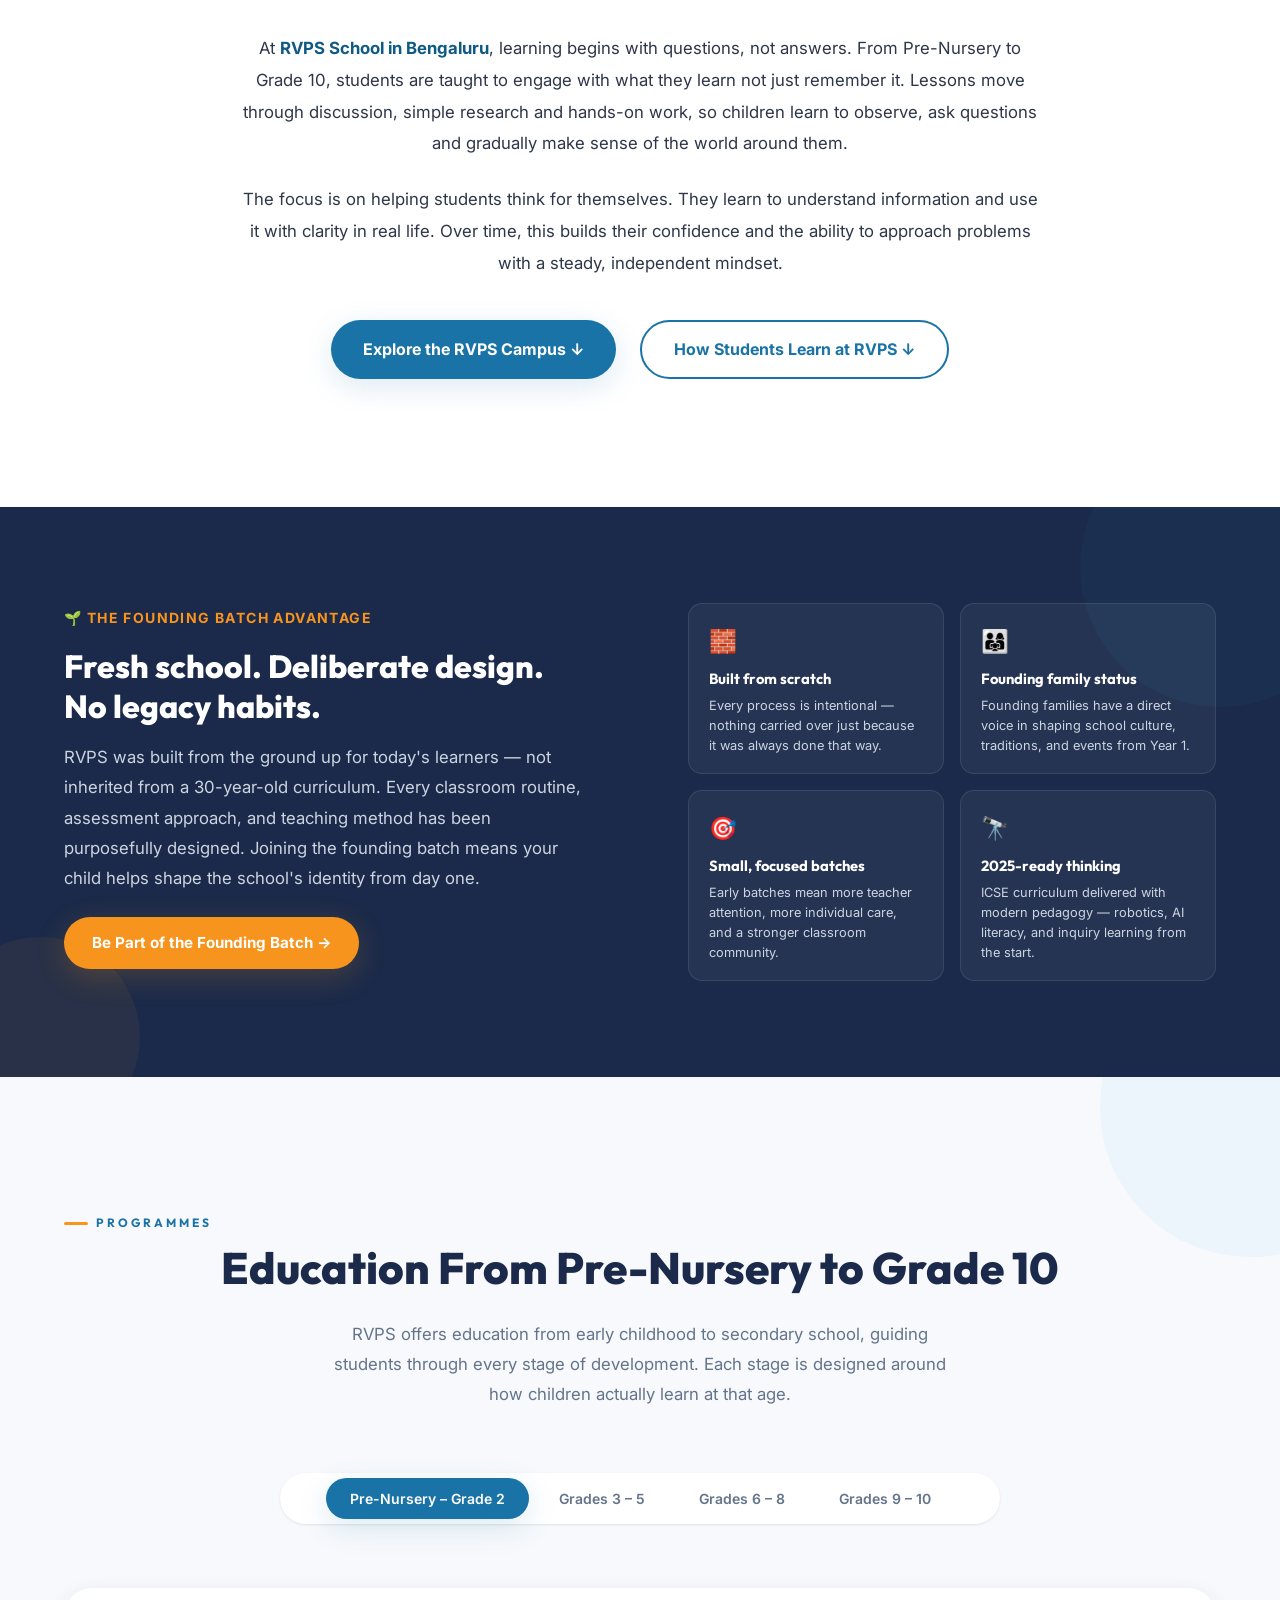
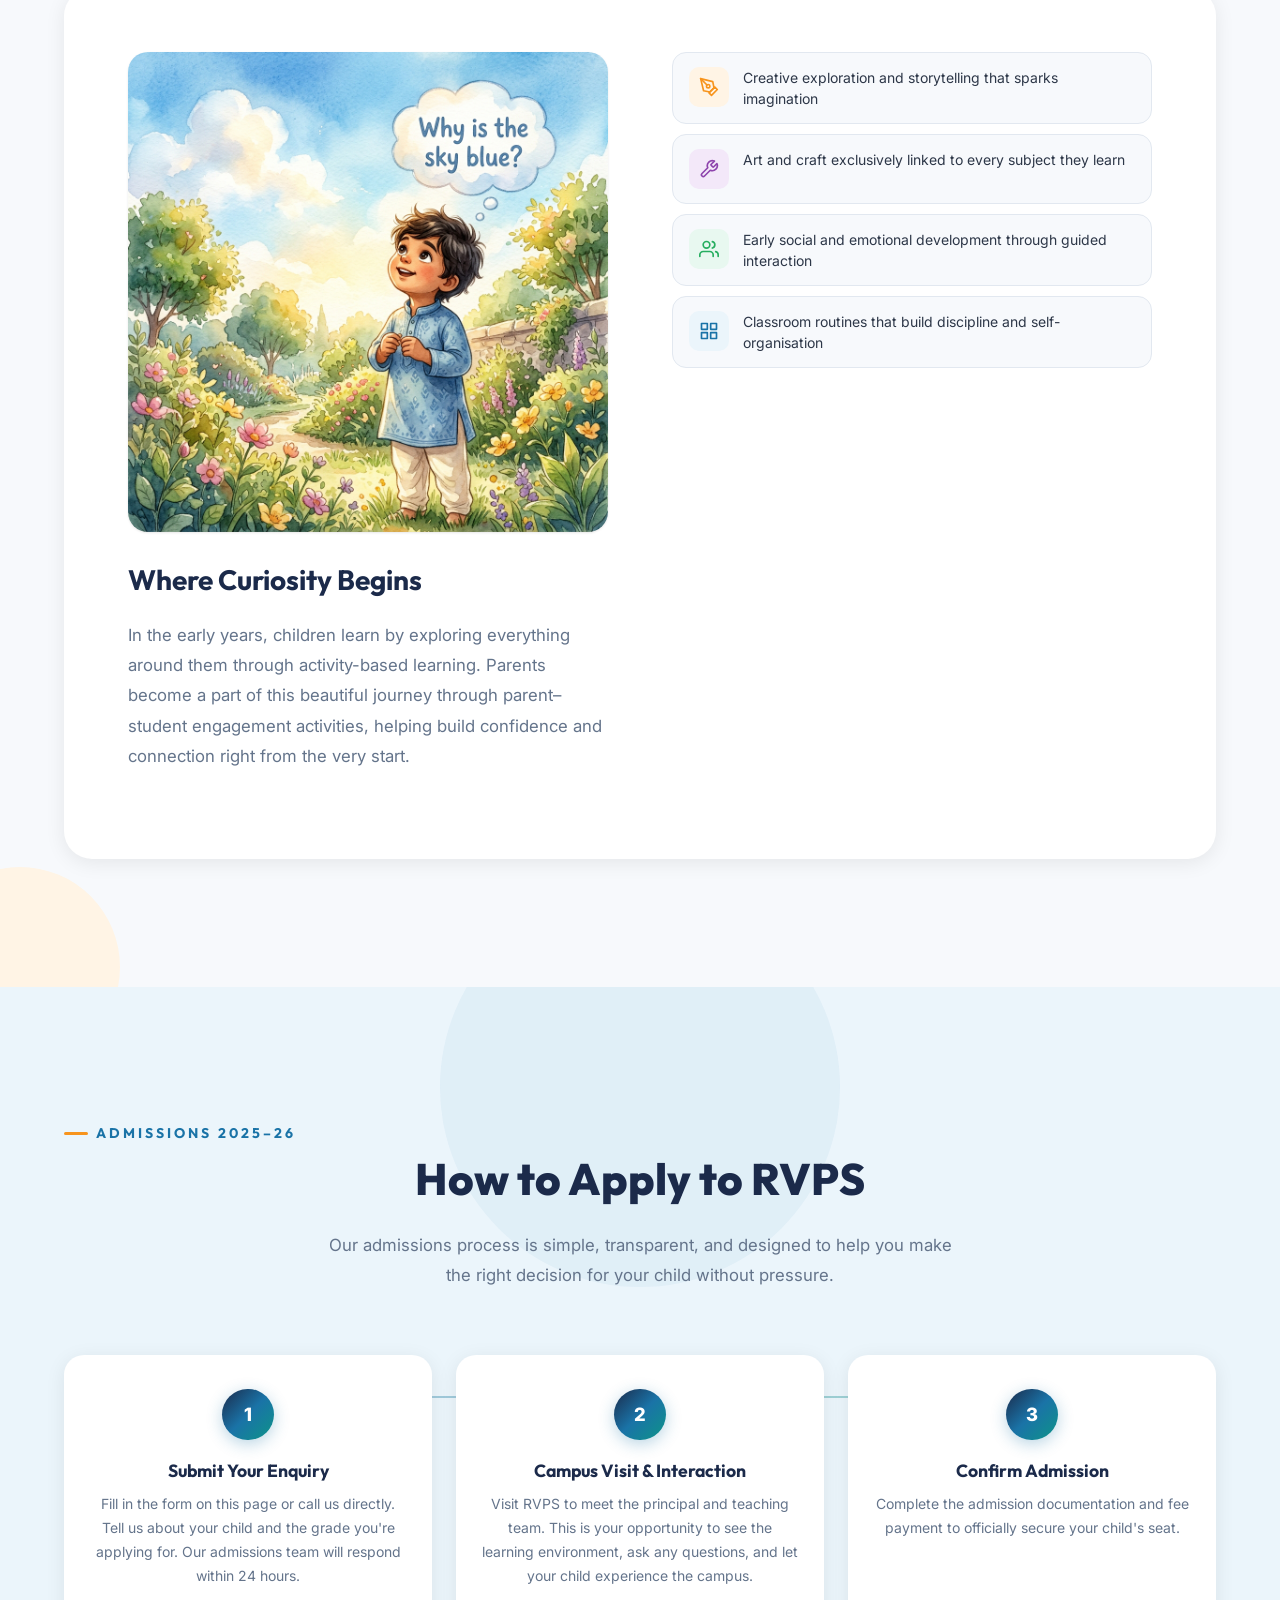
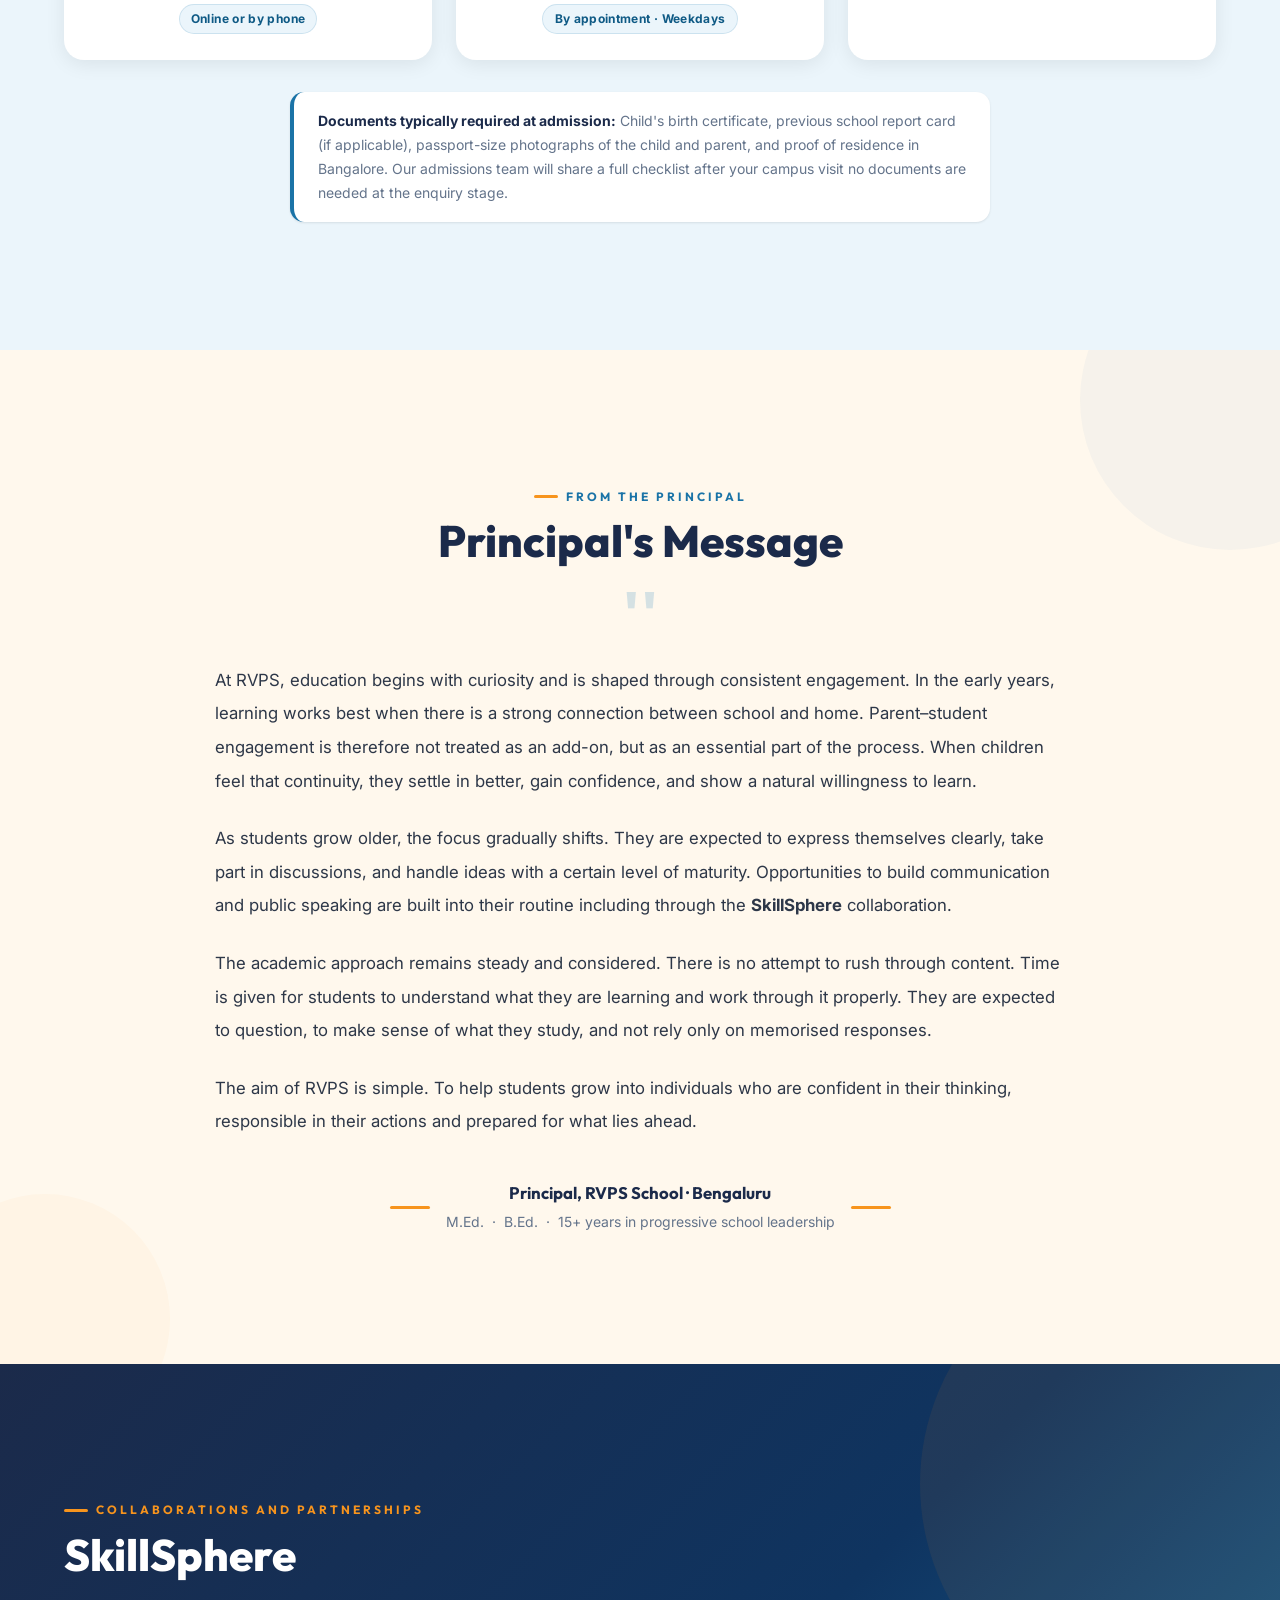
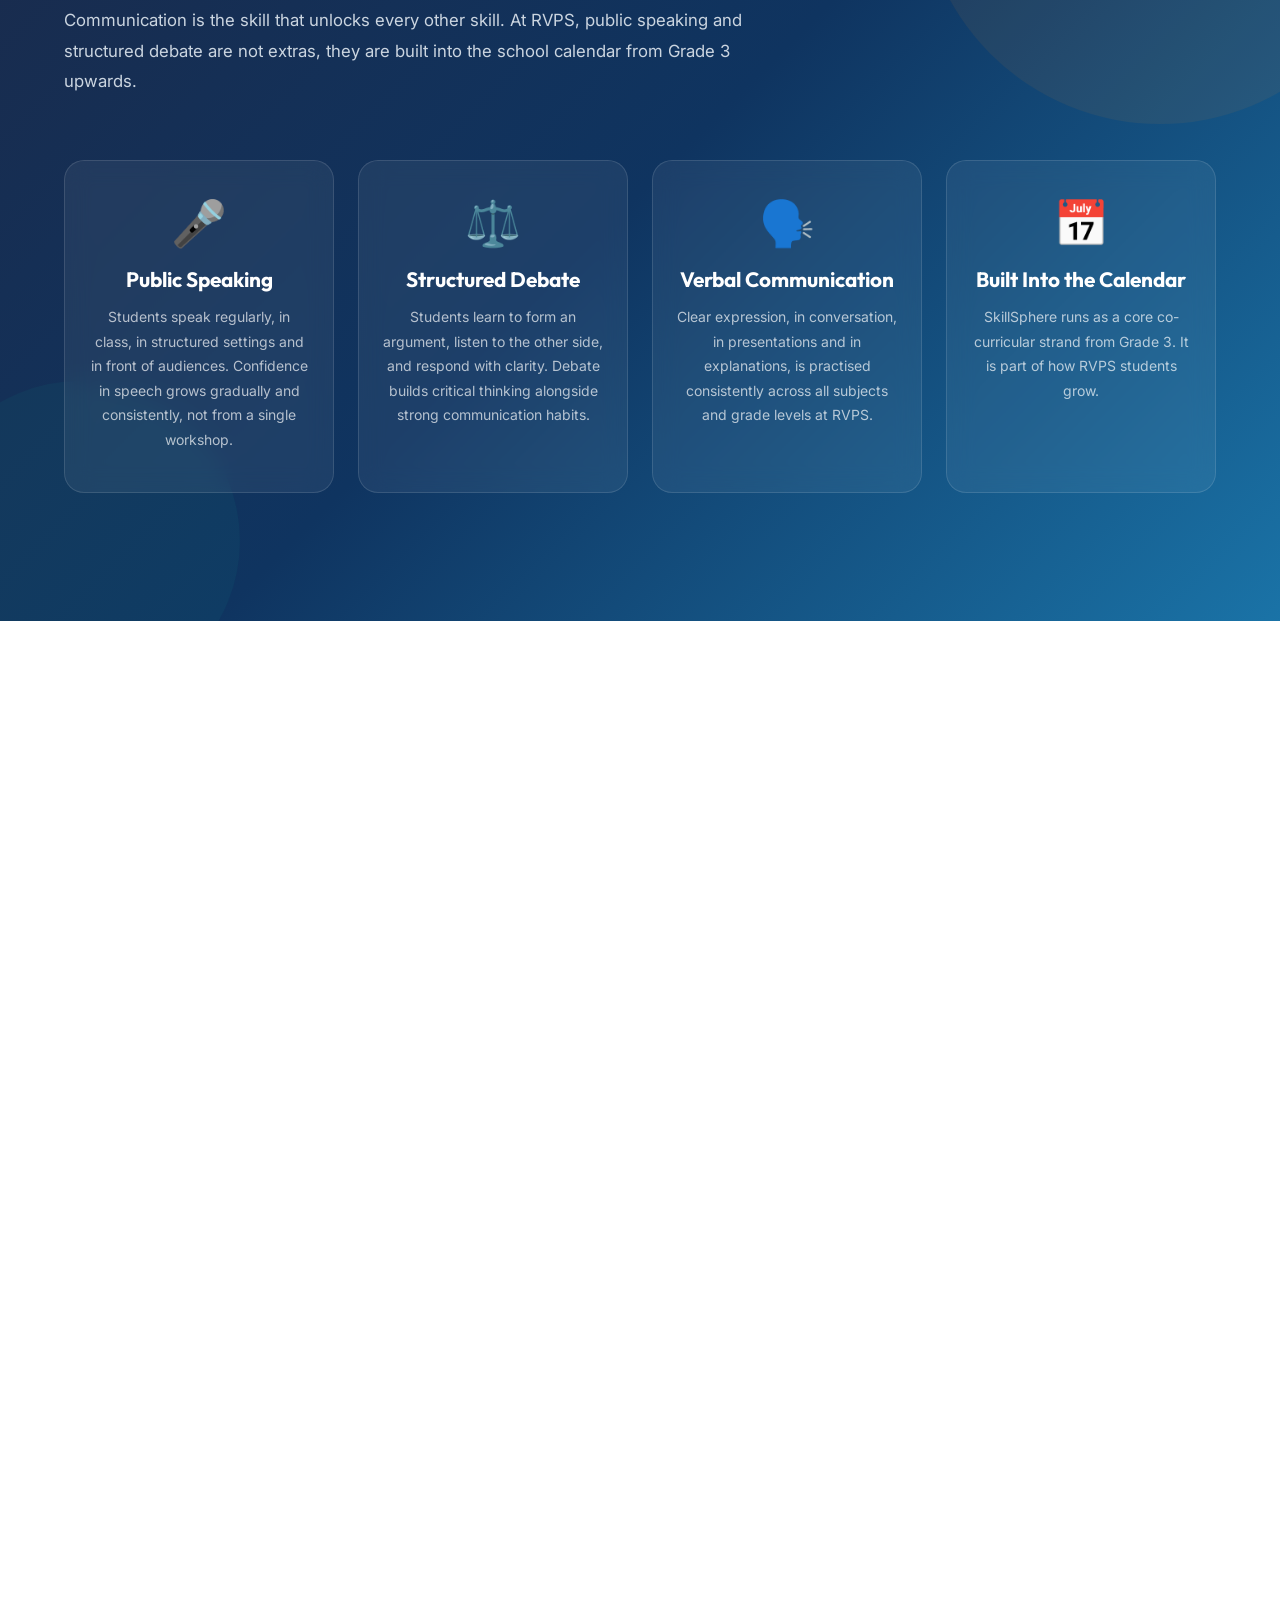
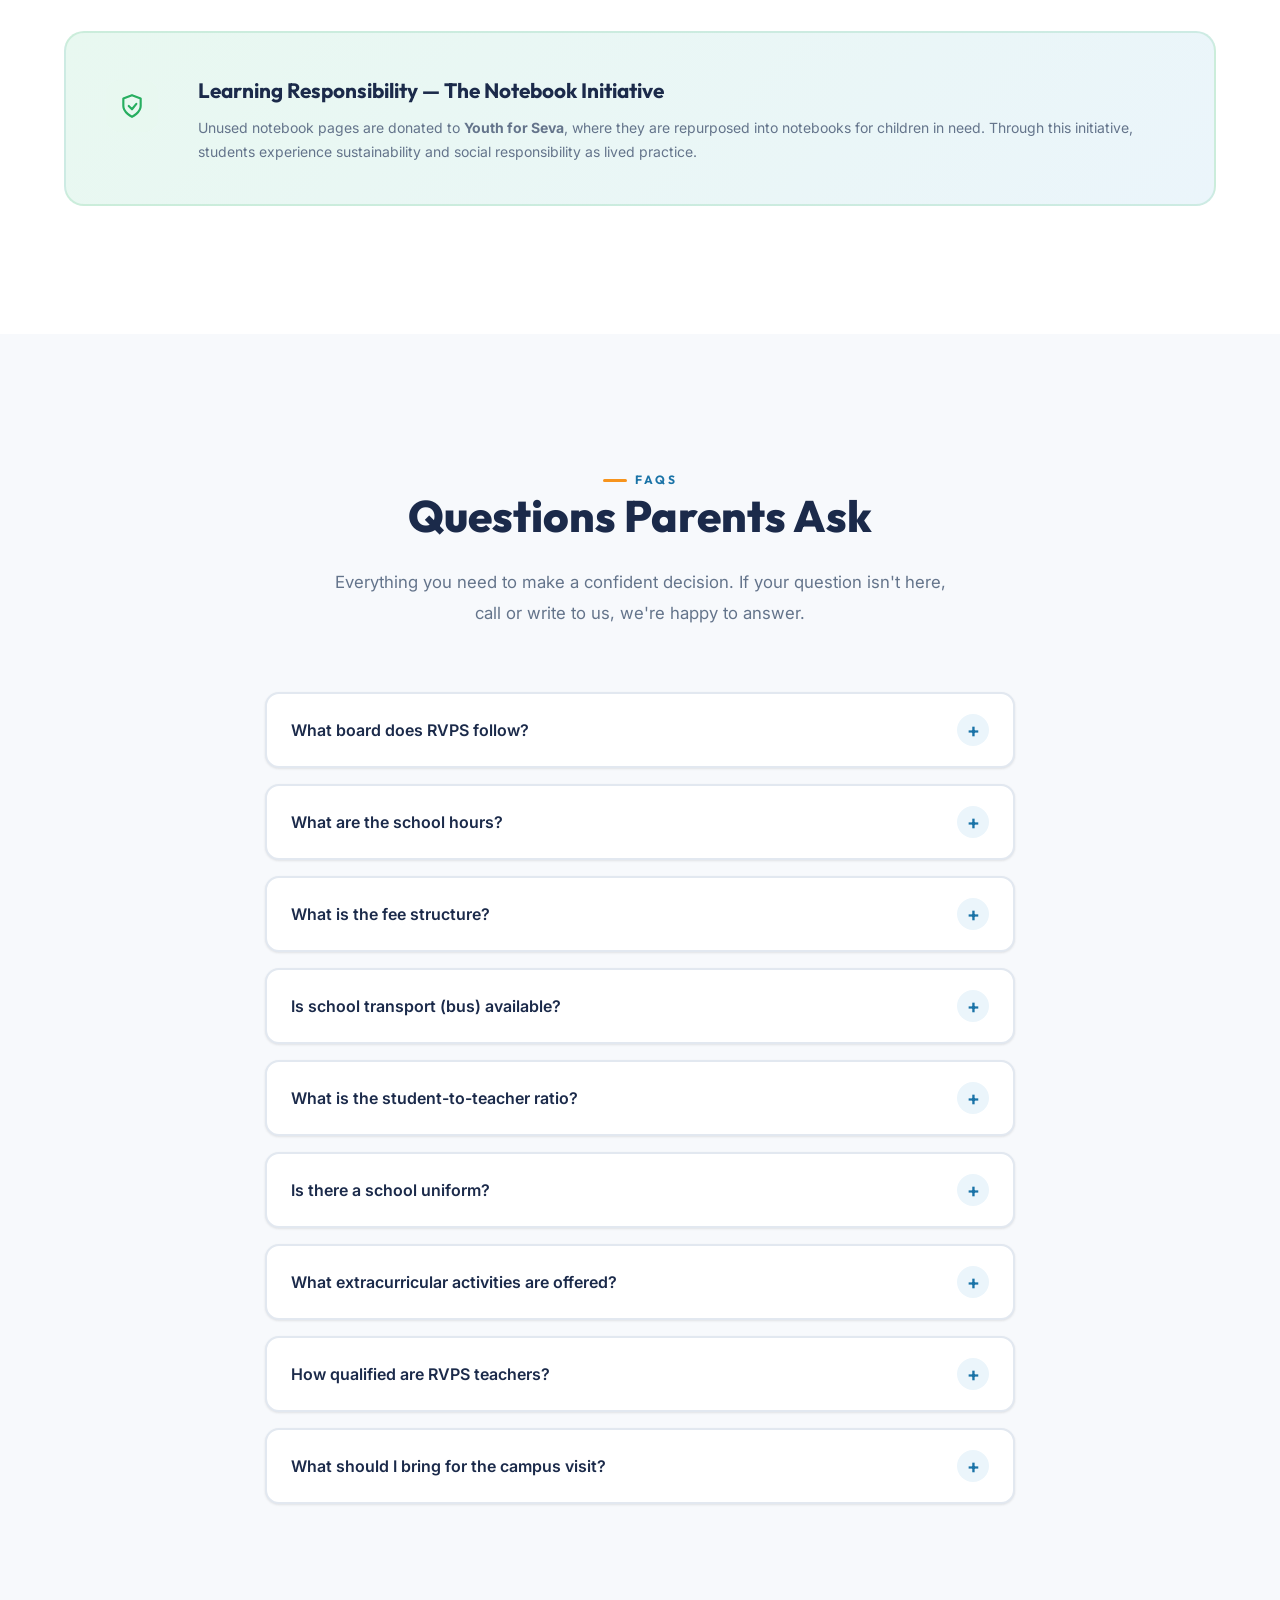
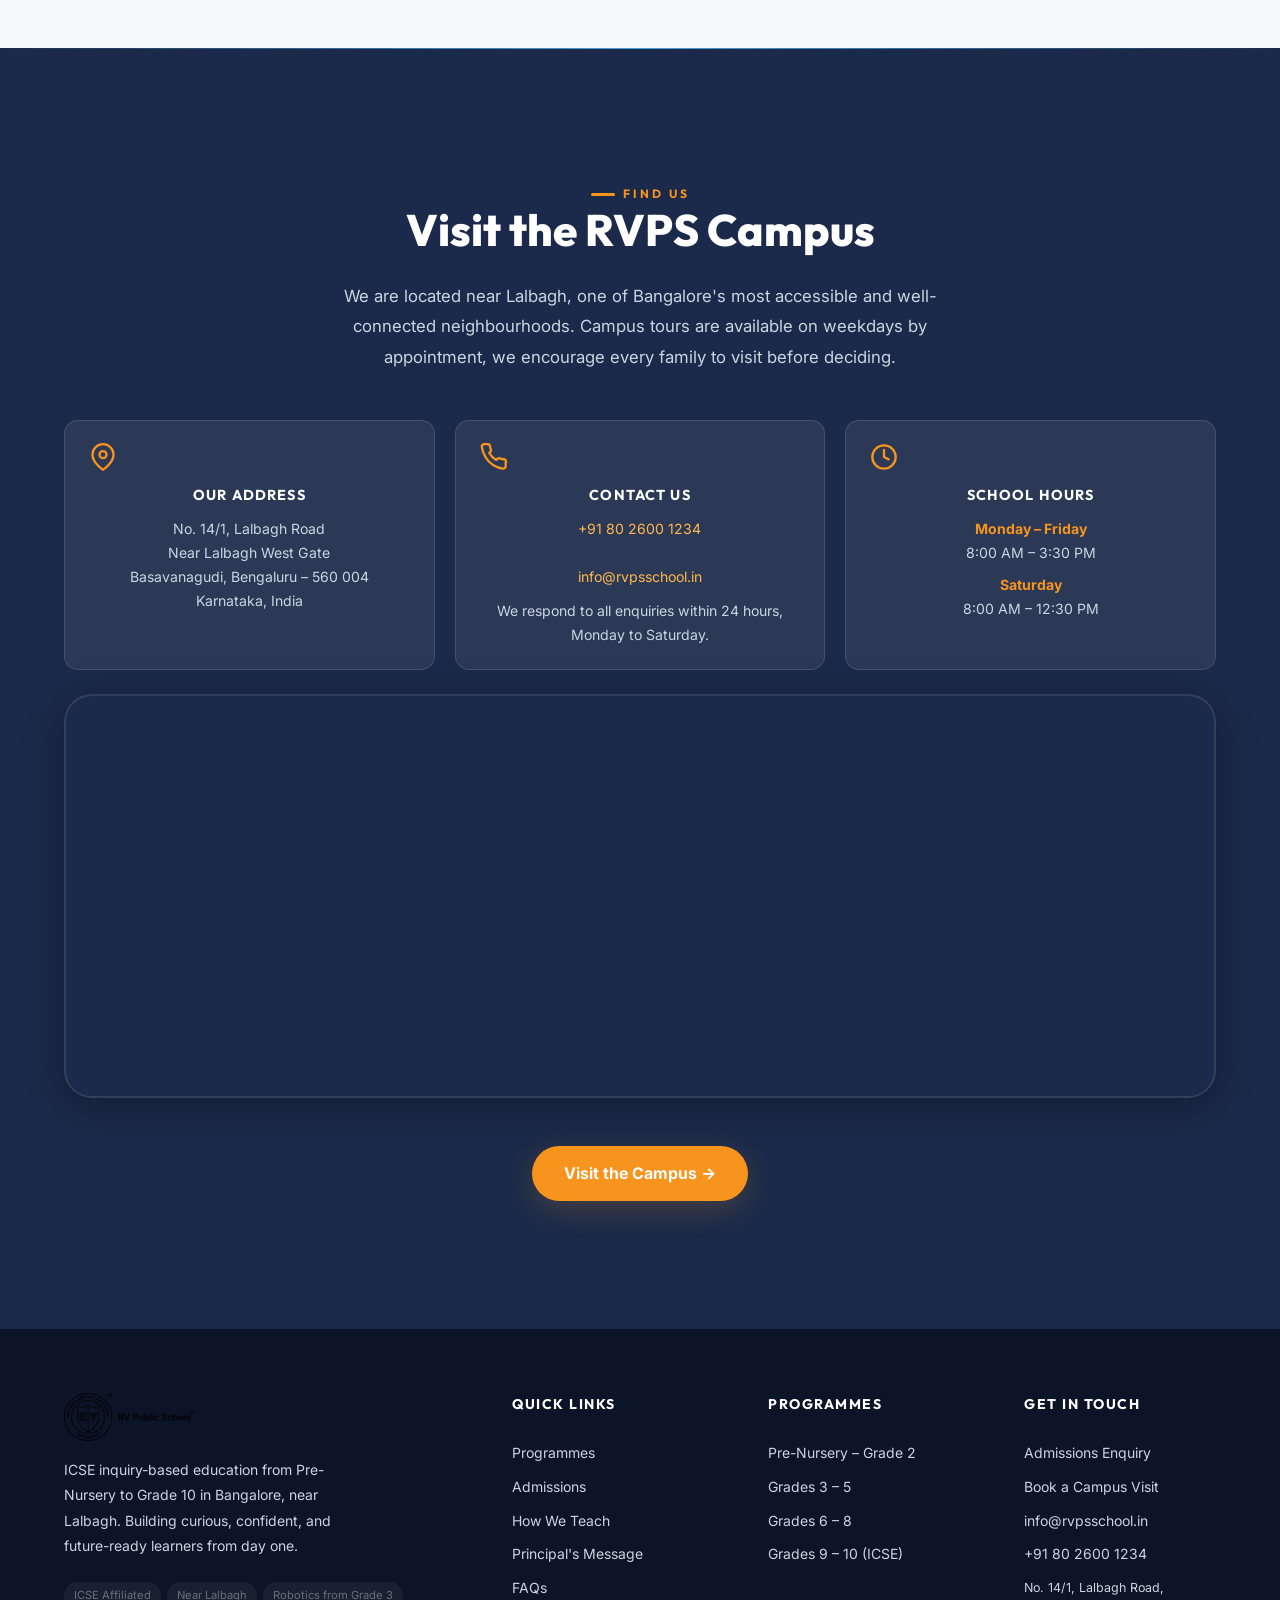
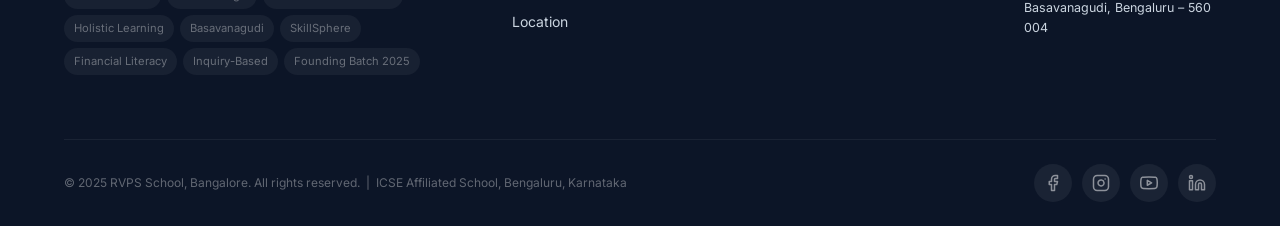
==== commit 27b6ed0e: "Add files via upload" ====
--- a/index.html
+++ b/index.html
@@ -115,9 +115,14 @@
         <h1>It Starts with<br>a <span class="highlight">Question</span></h1>
 
         <p class="hero-description">
-          At RVPS School in Bangalore, learning begins with questions, not answers.
-          From Pre-Nursery to Grade 10, students learn to think, explore, and grow
-          with quiet confidence — and genuine curiosity.
+          At RVPS School, an ICSE school in Bengaluru, learning begins with curiosity.
+          From Pre-Nursery to Grade 10, students are encouraged to ask questions, explore ideas,
+          and build a strong academic foundation. Our ICSE curriculum focuses on conceptual understanding,
+          developing critical thinking, problem-solving, and confidence.
+          RVPS introduces Robotics and AI from Grade 3, supported by 7 core learning pillars that
+          focus on overall development. We go beyond marks, preparing students with the skills and
+          mindset to grow in a changing world. If you're looking for an ICSE school in Bengaluru
+          that balances academics with holistic learning, RVPS offers a thoughtful start for your child.
         </p>
 
         <div class="hero-stats">
@@ -182,10 +187,7 @@
             <label for="email">Email Address</label>
             <input type="email" id="email" name="email" placeholder="parent@email.com">
           </div>
-          <div class="seats-signal">
-            <span class="seats-signal-dot"></span>
-            <span>Limited seats · 2025–26 batch is filling fast — enquire today</span>
-          </div>
+
           <button type="submit" class="btn-submit" id="submitEnquiry">Submit Enquiry →</button>
         </form>
       </div>
@@ -235,14 +237,14 @@
 
       <div class="story-content reveal">
         <p>
-          At <strong>RVPS School in Bangalore</strong>, learning begins with questions, not answers.
-          From Pre-Nursery to Grade 10, students are taught to engage with what they learn — not just remember it.
-          Lessons move through discussion, simple research, and hands-on work, so children learn to observe, ask questions,
+          At <strong>RVPS School in Bengaluru</strong>, learning begins with questions, not answers.
+          From Pre-Nursery to Grade 10, students are taught to engage with what they learn not just remember it.
+          Lessons move through discussion, simple research and hands-on work, so children learn to observe, ask questions
           and gradually make sense of the world around them.
         </p>
         <p>
-          The focus is on helping students think for themselves. They learn how to look for information, understand it,
-          and use it with clarity. Over time, this builds their confidence and the ability to approach problems with a
+          The focus is on helping students think for themselves. They learn to understand information and use it with
+          clarity in real life. Over time, this builds their confidence and the ability to approach problems with a
           steady, independent mindset.
         </p>
         <div class="cta-group">
@@ -296,19 +298,7 @@
   </section>
 
 
-  <!-- ============================================================
-       CAMPUS LIFE BANNER
-       ============================================================ -->
-  <section class="campus-banner" aria-label="Campus Life">
-    <img src="images/campus-life.png" alt="RVPS School campus — students learning, exploring and growing" class="campus-banner-img" loading="lazy">
-    <div class="campus-banner-overlay">
-      <div class="campus-banner-content reveal">
-        <h2>Where Every Child Thrives</h2>
-        <p>A vibrant campus designed for curiosity, creativity, and confident growth — from the youngest learners to Grade 10.</p>
-        <p class="campus-handwriting">Learning should feel like an adventure ✨</p>
-      </div>
-    </div>
-  </section>
+
 
 
   <!-- ============================================================
@@ -336,15 +326,13 @@
         <div class="tab-panel active" id="tab-1" role="tabpanel" aria-labelledby="tabBtn1">
           <div class="tab-panel-inner">
             <div class="tab-text">
+              <img src="images/hero-sky.png" alt="Young child looking up with wonder — curiosity-based early learning at RVPS" class="tab-grade-img" loading="lazy">
               <h3>Where Curiosity Begins</h3>
               <p>
                 In the early years, children learn by exploring everything around them through activity-based learning.
                 Parents become a part of this beautiful journey through parent–student engagement activities,
                 helping build confidence and connection right from the very start.
               </p>
-              <div class="tab-highlight">
-                <p>This stage forms a strong foundation for early childhood education in Bangalore.</p>
-              </div>
             </div>
             <div class="tab-features">
               <div class="tab-feature-item">
@@ -370,24 +358,22 @@
         <div class="tab-panel" id="tab-2" role="tabpanel" aria-labelledby="tabBtn2">
           <div class="tab-panel-inner">
             <div class="tab-text">
+              <img src="images/hero-robots.png" alt="Grade 3–5 student with a robot — robotics and AI education at RVPS Bangalore" class="tab-grade-img" loading="lazy">
               <h3>Technology and Real-World Skills Begin Early</h3>
               <p>
                 Students begin exploring technology and practical life concepts.
                 RVPS introduces robotics education at an early stage to ensure early brain development
                 and relevancy to the changing world.
               </p>
-              <div class="tab-highlight">
-                <p>RVPS introduces robotics and AI as early as Grade 3 — building future-ready thinking when young minds are most receptive.</p>
-              </div>
             </div>
             <div class="tab-features">
               <div class="tab-feature-item">
                 <div class="icon-box icon-box--teal"><svg viewBox="0 0 24 24" fill="none" stroke="currentColor" stroke-width="2" stroke-linecap="round" stroke-linejoin="round"><rect x="4" y="4" width="16" height="16" rx="2" ry="2"/><rect x="9" y="9" width="6" height="6"/><line x1="9" y1="1" x2="9" y2="4"/><line x1="15" y1="1" x2="15" y2="4"/><line x1="9" y1="20" x2="9" y2="23"/><line x1="15" y1="20" x2="15" y2="23"/><line x1="20" y1="9" x2="23" y2="9"/><line x1="20" y1="14" x2="23" y2="14"/><line x1="1" y1="9" x2="4" y2="9"/><line x1="1" y1="14" x2="4" y2="14"/></svg></div>
-                <span>AI and robotics introduced from Grade 3 — building future-ready skills early</span>
+                <span>AI and robotics introduced from Grade 3, building future-ready skills early</span>
               </div>
               <div class="tab-feature-item">
                 <div class="icon-box icon-box--orange"><svg viewBox="0 0 24 24" fill="none" stroke="currentColor" stroke-width="2" stroke-linecap="round" stroke-linejoin="round"><line x1="12" y1="1" x2="12" y2="23"/><path d="M17 5H9.5a3.5 3.5 0 0 0 0 7h5a3.5 3.5 0 0 1 0 7H6"/></svg></div>
-                <span>Early financial literacy lessons — money, value, and everyday economics</span>
+                <span>Early financial literacy lessons: money, value and everyday economics</span>
               </div>
               <div class="tab-feature-item">
                 <div class="icon-box icon-box--green"><svg viewBox="0 0 24 24" fill="none" stroke="currentColor" stroke-width="2" stroke-linecap="round" stroke-linejoin="round"><polyline points="17 1 21 5 17 9"/><path d="M3 11V9a4 4 0 0 1 4-4h14"/><polyline points="7 23 3 19 7 15"/><path d="M21 13v2a4 4 0 0 1-4 4H3"/></svg></div>
@@ -404,6 +390,7 @@
         <div class="tab-panel" id="tab-3" role="tabpanel" aria-labelledby="tabBtn3">
           <div class="tab-panel-inner">
             <div class="tab-text">
+              <img src="images/hero-coin.png" alt="Middle school student with a coin — financial literacy education at RVPS" class="tab-grade-img" loading="lazy">
               <h3>Research, Discussion and Independent Thinking</h3>
               <p>
                 Middle school students begin analysing ideas more deeply.
@@ -418,7 +405,7 @@
               </div>
               <div class="tab-feature-item">
                 <div class="icon-box icon-box--green"><svg viewBox="0 0 24 24" fill="none" stroke="currentColor" stroke-width="2" stroke-linecap="round" stroke-linejoin="round"><circle cx="12" cy="12" r="10"/><line x1="2" y1="12" x2="22" y2="12"/><path d="M12 2a15.3 15.3 0 0 1 4 10 15.3 15.3 0 0 1-4 10 15.3 15.3 0 0 1-4-10 15.3 15.3 0 0 1 4-10z"/></svg></div>
-                <span>Classroom discussions on scientific, historical, and global topics</span>
+                <span>Classroom discussions on scientific, historical and global topics</span>
               </div>
               <div class="tab-feature-item">
                 <div class="icon-box icon-box--teal"><svg viewBox="0 0 24 24" fill="none" stroke="currentColor" stroke-width="2" stroke-linecap="round" stroke-linejoin="round"><rect x="2" y="3" width="20" height="14" rx="2" ry="2"/><line x1="8" y1="21" x2="16" y2="21"/><line x1="12" y1="17" x2="12" y2="21"/></svg></div>
@@ -435,6 +422,7 @@
         <div class="tab-panel" id="tab-4" role="tabpanel" aria-labelledby="tabBtn4">
           <div class="tab-panel-inner">
             <div class="tab-text">
+              <img src="images/hero-graduation.png" alt="Student looking towards a bright future — RVPS Grade 9 and 10 leadership programme" class="tab-grade-img" loading="lazy">
               <h3>Academic Strength and Leadership Development</h3>
               <p>
                 Senior students strengthen academic knowledge while developing independence and leadership.
@@ -474,11 +462,11 @@
   <section class="apply section-padding" id="apply">
     <div class="container">
 
-      <span class="section-label reveal">Admissions 2025–26</span>
+      <span class="section-label reveal" style="font-size: var(--fs-small);">Admissions 2025–26</span>
       <h2 class="section-title reveal">How to Apply to RVPS</h2>
       <p class="section-subtitle reveal">
         Our admissions process is simple, transparent, and designed to help you make
-        the right decision for your child — without pressure.
+        the right decision for your child without pressure.
       </p>
 
       <div class="apply-steps">
@@ -500,14 +488,13 @@
         <div class="apply-step reveal reveal-delay-2">
           <div class="apply-step-number">3</div>
           <h3>Confirm Admission</h3>
-          <p>Complete the admission documentation and fee payment to officially secure your child's seat. Seats are limited — early confirmation is strongly advised.</p>
-          <span class="apply-step-badge">Limited seats · Act early</span>
+          <p>Complete the admission documentation and fee payment to officially secure your child's seat.</p>
         </div>
 
       </div>
 
       <div class="apply-note reveal">
-        <strong>Documents typically required at admission:</strong> Child's birth certificate, previous school report card (if applicable), passport-size photographs of the child and parent, and proof of residence in Bangalore. Our admissions team will share a full checklist after your campus visit — no documents are needed at the enquiry stage.
+        <strong>Documents typically required at admission:</strong> Child's birth certificate, previous school report card (if applicable), passport-size photographs of the child and parent, and proof of residence in Bangalore. Our admissions team will share a full checklist after your campus visit no documents are needed at the enquiry stage.
       </div>
 
     </div>
@@ -536,7 +523,7 @@
           <p>
             As students grow older, the focus gradually shifts. They are expected to express themselves clearly,
             take part in discussions, and handle ideas with a certain level of maturity. Opportunities to build
-            communication and public speaking are built into their routine — including through
+            communication and public speaking are built into their routine including through
             the <strong>SkillSphere</strong> collaboration.
           </p>
           <p>
@@ -546,14 +533,14 @@
           </p>
           <p>
             The aim of RVPS is simple. To help students grow into individuals who are confident in their thinking,
-            responsible in their actions, and prepared for what lies ahead.
+            responsible in their actions and prepared for what lies ahead.
           </p>
         </blockquote>
 
         <div class="principal-info">
           <span class="line"></span>
           <div>
-            <span class="name">Principal, RVPS School · Bangalore</span><br>
+            <span class="name">Principal, RVPS School · Bengaluru</span><br>
             <span class="title">M.Ed. &nbsp;·&nbsp; B.Ed. &nbsp;·&nbsp; 15+ years in progressive school leadership</span>
           </div>
           <span class="line"></span>
@@ -570,11 +557,11 @@
   <section class="skillsphere section-padding" id="skillsphere">
     <div class="container">
 
-      <span class="section-label section-label--light reveal">SkillSphere</span>
-      <h2 class="section-title section-title--light reveal">Where Students Find Their Voice</h2>
+      <span class="section-label section-label--light reveal">Collaborations and Partnerships</span>
+      <h2 class="section-title section-title--light reveal">SkillSphere</h2>
       <p class="section-subtitle section-subtitle--light reveal">
         Communication is the skill that unlocks every other skill. At RVPS, public speaking and
-        structured debate are not extras — they are built into the school calendar from Grade 3 upwards.
+        structured debate are not extras, they are built into the school calendar from Grade 3 upwards.
       </p>
 
       <div class="skillsphere-grid">
@@ -582,7 +569,7 @@
         <div class="skillsphere-feature reveal">
           <div class="skillsphere-icon">🎤</div>
           <h3>Public Speaking</h3>
-          <p>Students speak regularly — in class, in structured settings, and in front of audiences. Confidence in speech grows gradually and consistently, not from a single workshop.</p>
+          <p>Students speak regularly, in class, in structured settings and in front of audiences. Confidence in speech grows gradually and consistently, not from a single workshop.</p>
         </div>
 
         <div class="skillsphere-feature reveal reveal-delay-1">
@@ -594,13 +581,13 @@
         <div class="skillsphere-feature reveal reveal-delay-2">
           <div class="skillsphere-icon">🗣️</div>
           <h3>Verbal Communication</h3>
-          <p>Clear expression — in conversation, in presentations, and in explanations — is practised consistently across all subjects and grade levels at RVPS.</p>
+          <p>Clear expression, in conversation, in presentations and in explanations, is practised consistently across all subjects and grade levels at RVPS.</p>
         </div>
 
         <div class="skillsphere-feature reveal reveal-delay-3">
           <div class="skillsphere-icon">📅</div>
           <h3>Built Into the Calendar</h3>
-          <p>SkillSphere runs as a core co-curricular strand from Grade 3 upwards — not as an optional activity or afterthought. It is part of how RVPS students grow.</p>
+          <p>SkillSphere runs as a core co-curricular strand from Grade 3. It is part of how RVPS students grow.</p>
         </div>
 
       </div>
@@ -624,7 +611,7 @@
             <svg viewBox="0 0 24 24" fill="none" stroke="currentColor" stroke-width="2" stroke-linecap="round" stroke-linejoin="round"><circle cx="11" cy="11" r="8"/><line x1="21" y1="21" x2="16.65" y2="16.65"/><line x1="11" y1="8" x2="11" y2="14"/><line x1="8" y1="11" x2="14" y2="11"/></svg>
           </div>
           <h3>Curiosity-Driven Learning</h3>
-          <p>Students research real-world topics — scientific phenomena, global mysteries and questions like the Bermuda Triangle and flight disappearances — encouraging deeper thinking and the habit of independent inquiry from an early age.</p>
+          <p>Students research real-world topics like scientific phenomena, global mysteries and questions like the Bermuda Triangle and flight disappearances; encouraging deeper thinking and the habit of independent inquiry from an early age.</p>
         </article>
 
         <article class="learning-card reveal reveal-delay-1">
@@ -632,7 +619,7 @@
             <svg viewBox="0 0 24 24" fill="none" stroke="currentColor" stroke-width="2" stroke-linecap="round" stroke-linejoin="round"><rect x="4" y="4" width="16" height="16" rx="2" ry="2"/><rect x="9" y="9" width="6" height="6"/><line x1="9" y1="1" x2="9" y2="4"/><line x1="15" y1="1" x2="15" y2="4"/><line x1="9" y1="20" x2="9" y2="23"/><line x1="15" y1="20" x2="15" y2="23"/><line x1="20" y1="9" x2="23" y2="9"/><line x1="20" y1="14" x2="23" y2="14"/><line x1="1" y1="9" x2="4" y2="9"/><line x1="1" y1="14" x2="4" y2="14"/></svg>
           </div>
           <h3>Robotics &amp; AI From Grade 3</h3>
-          <p>Students begin learning robotics and AI concepts early — helping them understand how technology actually works and building future-ready skills well ahead of peers.</p>
+          <p>Students begin learning robotics and AI concepts early, helping them understand how technology actually works and building future-ready skills well ahead of peers.</p>
         </article>
 
         <article class="learning-card reveal reveal-delay-2">
@@ -640,7 +627,7 @@
             <svg viewBox="0 0 24 24" fill="none" stroke="currentColor" stroke-width="2" stroke-linecap="round" stroke-linejoin="round"><line x1="12" y1="1" x2="12" y2="23"/><path d="M17 5H9.5a3.5 3.5 0 0 0 0 7h5a3.5 3.5 0 0 1 0 7H6"/></svg>
           </div>
           <h3>Financial Literacy for Students</h3>
-          <p>Students learn the basics of money, value, and economic thinking — including classroom barter activities that make abstract concepts tangible and practical.</p>
+          <p>Students learn the basics of money, value and economic thinking including classroom barter activities that make abstract concepts tangible and practical.</p>
         </article>
 
         <article class="learning-card reveal">
@@ -648,7 +635,7 @@
             <svg viewBox="0 0 24 24" fill="none" stroke="currentColor" stroke-width="2" stroke-linecap="round" stroke-linejoin="round"><rect x="2" y="3" width="20" height="14" rx="2" ry="2"/><line x1="8" y1="21" x2="16" y2="21"/><line x1="12" y1="17" x2="12" y2="21"/><line x1="2" y1="12" x2="22" y2="12"/></svg>
           </div>
           <h3>Digital Minimalism</h3>
-          <p>RVPS promotes balanced technology use — students learn to think deeply and focus without excessive screen dependence, a genuinely rare and valuable skill today.</p>
+          <p>RVPS promotes balanced technology use, where students learn to think deeply and focus without excessive screen dependence, a genuinely rare and valuable skill today.</p>
         </article>
 
         <article class="learning-card reveal reveal-delay-1">
@@ -656,7 +643,7 @@
             <svg viewBox="0 0 24 24" fill="none" stroke="currentColor" stroke-width="2" stroke-linecap="round" stroke-linejoin="round"><path d="M12 19l7-7 3 3-7 7-3-3z"/><path d="M18 13l-1.5-7.5L2 2l3.5 14.5L13 18l5-5z"/><path d="M2 2l7.586 7.586"/><circle cx="11" cy="11" r="2"/></svg>
           </div>
           <h3>Creativity Integrated With Subjects</h3>
-          <p>Art and craft activities are linked to academic subjects so students understand ideas through visual and hands-on learning — not as separate, standalone activities.</p>
+          <p>Art and craft activities are linked to academic subjects so students understand ideas through visual and hands-on learning.</p>
         </article>
 
         <article class="learning-card reveal reveal-delay-2">
@@ -674,7 +661,7 @@
             </div>
             <div class="text">
               <h3>Learning Responsibility — The Notebook Initiative</h3>
-              <p>Unused notebook pages are donated to <strong>Youth for Seva</strong>, where they are repurposed into notebooks for children in need. Through this initiative, students experience sustainability and social responsibility as lived practice — not just words on a poster.</p>
+              <p>Unused notebook pages are donated to <strong>Youth for Seva</strong>, where they are repurposed into notebooks for children in need. Through this initiative, students experience sustainability and social responsibility as lived practice.</p>
             </div>
           </div>
         </article>
@@ -693,7 +680,7 @@
       <div style="text-align: center; margin-bottom: 3rem;">
         <span class="section-label reveal" style="margin: 0 auto;">FAQs</span>
         <h2 class="section-title reveal">Questions Parents Ask</h2>
-        <p class="section-subtitle reveal" style="margin: 0 auto;">Everything you need to make a confident decision. If your question isn't here, call or write to us — we're happy to answer.</p>
+        <p class="section-subtitle reveal" style="margin: 0 auto;">Everything you need to make a confident decision. If your question isn't here, call or write to us, we're happy to answer.</p>
       </div>
 
       <div class="faq-list">
@@ -717,7 +704,7 @@
           </button>
           <div class="faq-answer" id="faqAnswer2" role="region" aria-labelledby="faq2">
             <div class="faq-answer-inner">
-              School hours are <strong>Monday to Friday: 8:00 AM – 3:30 PM</strong> and <strong>Saturday: 8:00 AM – 12:30 PM</strong>. Campus gates open at 7:45 AM. The academic year follows the Karnataka school calendar — typically beginning in June and closing in March — with major breaks during Dasara, Christmas–New Year, and summer. A detailed academic calendar is shared at the time of admission.
+              School hours are <strong>Monday to Friday: 8:00 AM – 3:30 PM</strong> and <strong>Saturday: 8:00 AM – 12:30 PM</strong>. Campus gates open at 7:45 AM. The academic year follows the Karnataka school calendar; typically beginning in June and closing in March, with major breaks during Dasara, Christmas, New Year and summer. A detailed academic calendar is shared at the time of admission.
             </div>
           </div>
         </div>
@@ -729,7 +716,7 @@
           </button>
           <div class="faq-answer" id="faqAnswer3" role="region" aria-labelledby="faq3">
             <div class="faq-answer-inner">
-              Fee details are shared transparently during the campus visit or on request. RVPS does not charge any capitation fee or hidden charges — all fees are collected through official, receipted channels only. The fee structure is designed to reflect the quality of education while remaining fair. Please contact us or visit the campus to receive the complete fee schedule for your child's grade.
+              Fee details are shared transparently during the campus visit or on request. RVPS does not charge any capitation fee or hidden charges, all fees are collected through official, receipted channels only. The fee structure is designed to reflect the quality of education while remaining fair. Please contact us or visit the campus to receive the complete fee schedule for your child's grade.
             </div>
           </div>
         </div>
@@ -753,7 +740,7 @@
           </button>
           <div class="faq-answer" id="faqAnswer5" role="region" aria-labelledby="faq5">
             <div class="faq-answer-inner">
-              RVPS maintains a deliberately <strong>low student-to-teacher ratio</strong> — especially in the founding batch. Smaller class sizes mean each child receives more direct attention, faster feedback, and a stronger sense of belonging in the classroom. This is one of the meaningful advantages of joining a school in its founding year, when batches are intentionally kept small. Specific ratios by grade are shared during the campus visit.
+              RVPS maintains a deliberately low student to teacher ratio, especially in the founding batch. Smaller class sizes mean each child receives more direct attention, faster feedback, and a stronger sense of belonging in the classroom. This is one of the meaningful advantages of joining a school in its founding year, when batches are intentionally kept small. Specific ratios by grade are shared during the campus visit.
             </div>
           </div>
         </div>
@@ -765,7 +752,7 @@
           </button>
           <div class="faq-answer" id="faqAnswer6" role="region" aria-labelledby="faq6">
             <div class="faq-answer-inner">
-              Yes, RVPS has a school uniform. It is practical, comfortable, and suited to Bangalore's climate. Uniform details — including where to purchase — are shared at admission confirmation. There is no requirement to arrange the uniform before you complete the admission process.
+              Yes, RVPS has a school uniform. It is practical, comfortable and suited to Bangalore's climate. Uniform details including where to purchase are shared at admission confirmation. There is no requirement to arrange the uniform before you complete the admission process.
             </div>
           </div>
         </div>
@@ -777,7 +764,7 @@
           </button>
           <div class="faq-answer" id="faqAnswer7" role="region" aria-labelledby="faq7">
             <div class="faq-answer-inner">
-              Students participate in sports, music, art, and technology-related activities alongside their academics. Robotics workshops, science exhibitions, and art displays are part of the regular school calendar. The <strong>SkillSphere</strong> programme — RVPS's dedicated public speaking and debate strand — runs from Grade 3 upwards as a core co-curricular activity, not an afterthought.
+              Students participate in sports, music, art and technology-related activities alongside their academics. Robotics workshops, science exhibitions and art displays are part of the regular school calendar. The <strong>SkillSphere</strong> programme, RVPS's dedicated public speaking and debate strand, runs from Grade 3 upwards as a core co-curricular activity.
             </div>
           </div>
         </div>
@@ -794,18 +781,6 @@
           </div>
         </div>
 
-        <div class="faq-item reveal reveal-delay-2">
-          <button class="faq-question" id="faq9" aria-expanded="false" aria-controls="faqAnswer9">
-            How is discipline maintained at RVPS?
-            <span class="faq-icon" aria-hidden="true">+</span>
-          </button>
-          <div class="faq-answer" id="faqAnswer9" role="region" aria-labelledby="faq9">
-            <div class="faq-answer-inner">
-              Discipline at RVPS is built through structured classroom routines, teacher mentorship, and a consistently positive learning environment. The approach is not punitive — it centres on accountability, respectful conversation, and developing self-regulation in students from an early age. Engaging, well-paced lessons naturally keep students focused. The goal is children who understand why a classroom needs order, not just children who follow rules out of fear.
-            </div>
-          </div>
-        </div>
-
         <div class="faq-item reveal">
           <button class="faq-question" id="faq10" aria-expanded="false" aria-controls="faqAnswer10">
             What should I bring for the campus visit?
@@ -813,7 +788,7 @@
           </button>
           <div class="faq-answer" id="faqAnswer10" role="region" aria-labelledby="faq10">
             <div class="faq-answer-inner">
-              No formal documents are needed for the campus visit — come as you are. Bringing your child along is welcome so they can experience the environment for themselves. Jot down any questions you have for the principal or admissions team beforehand. A full document checklist will be provided after your visit if you decide to proceed with admission.
+              No formal documents are needed for the campus visit, come as you are. Bringing your child along is welcome so they can experience the environment for themselves. Jot down any questions you have for the principal or admissions team beforehand.
             </div>
           </div>
         </div>
@@ -834,7 +809,7 @@
         <h2 class="section-title section-title--light reveal">Visit the RVPS Campus</h2>
         <p class="section-subtitle section-subtitle--light reveal" style="margin: 0 auto;">
           We are located near Lalbagh, one of Bangalore's most accessible and well-connected neighbourhoods.
-          Campus tours are available on weekdays by appointment — we encourage every family to visit before deciding.
+          Campus tours are available on weekdays by appointment, we encourage every family to visit before deciding.
         </p>
       </div>
 
@@ -879,9 +854,6 @@
           <p style="margin-top: 0.5rem;">
             <strong style="color: #F7941D;">Saturday</strong><br>
             8:00 AM – 12:30 PM
-          </p>
-          <p style="margin-top: 0.5rem; font-style: italic; opacity: 0.8;">
-            Campus tours: by appointment
           </p>
         </div>
 
@@ -916,13 +888,12 @@
 
       <div class="footer-grid">
         <div class="footer-brand">
-          <a href="#" class="nav-logo">
-            <span class="logo-icon">📚</span>
-            RVPS<span>.</span>
+          <a href="#" class="nav-logo" aria-label="RVPS School Home">
+            <img src="images/logo.png" alt="RVPS Logo" class="nav-logo-img">
           </a>
           <p>
             ICSE inquiry-based education from Pre-Nursery to Grade 10 in Bangalore, near Lalbagh.
-            Building curious, confident, and future-ready learners — from day one.
+            Building curious, confident, and future-ready learners from day one.
           </p>
           <div class="footer-keywords">
             <span>ICSE Affiliated</span>
--- a/css/styles.css
+++ b/css/styles.css
@@ -983,6 +983,13 @@
   border-radius: var(--radius-xl);
   padding: var(--space-xl);
   box-shadow: var(--shadow-md);
+}
+
+.tab-grade-img {
+  width: 100%;
+  border-radius: var(--radius-lg);
+  margin-bottom: var(--space-md);
+  box-shadow: var(--shadow-sm);
 }
 
 .tab-text h3 {
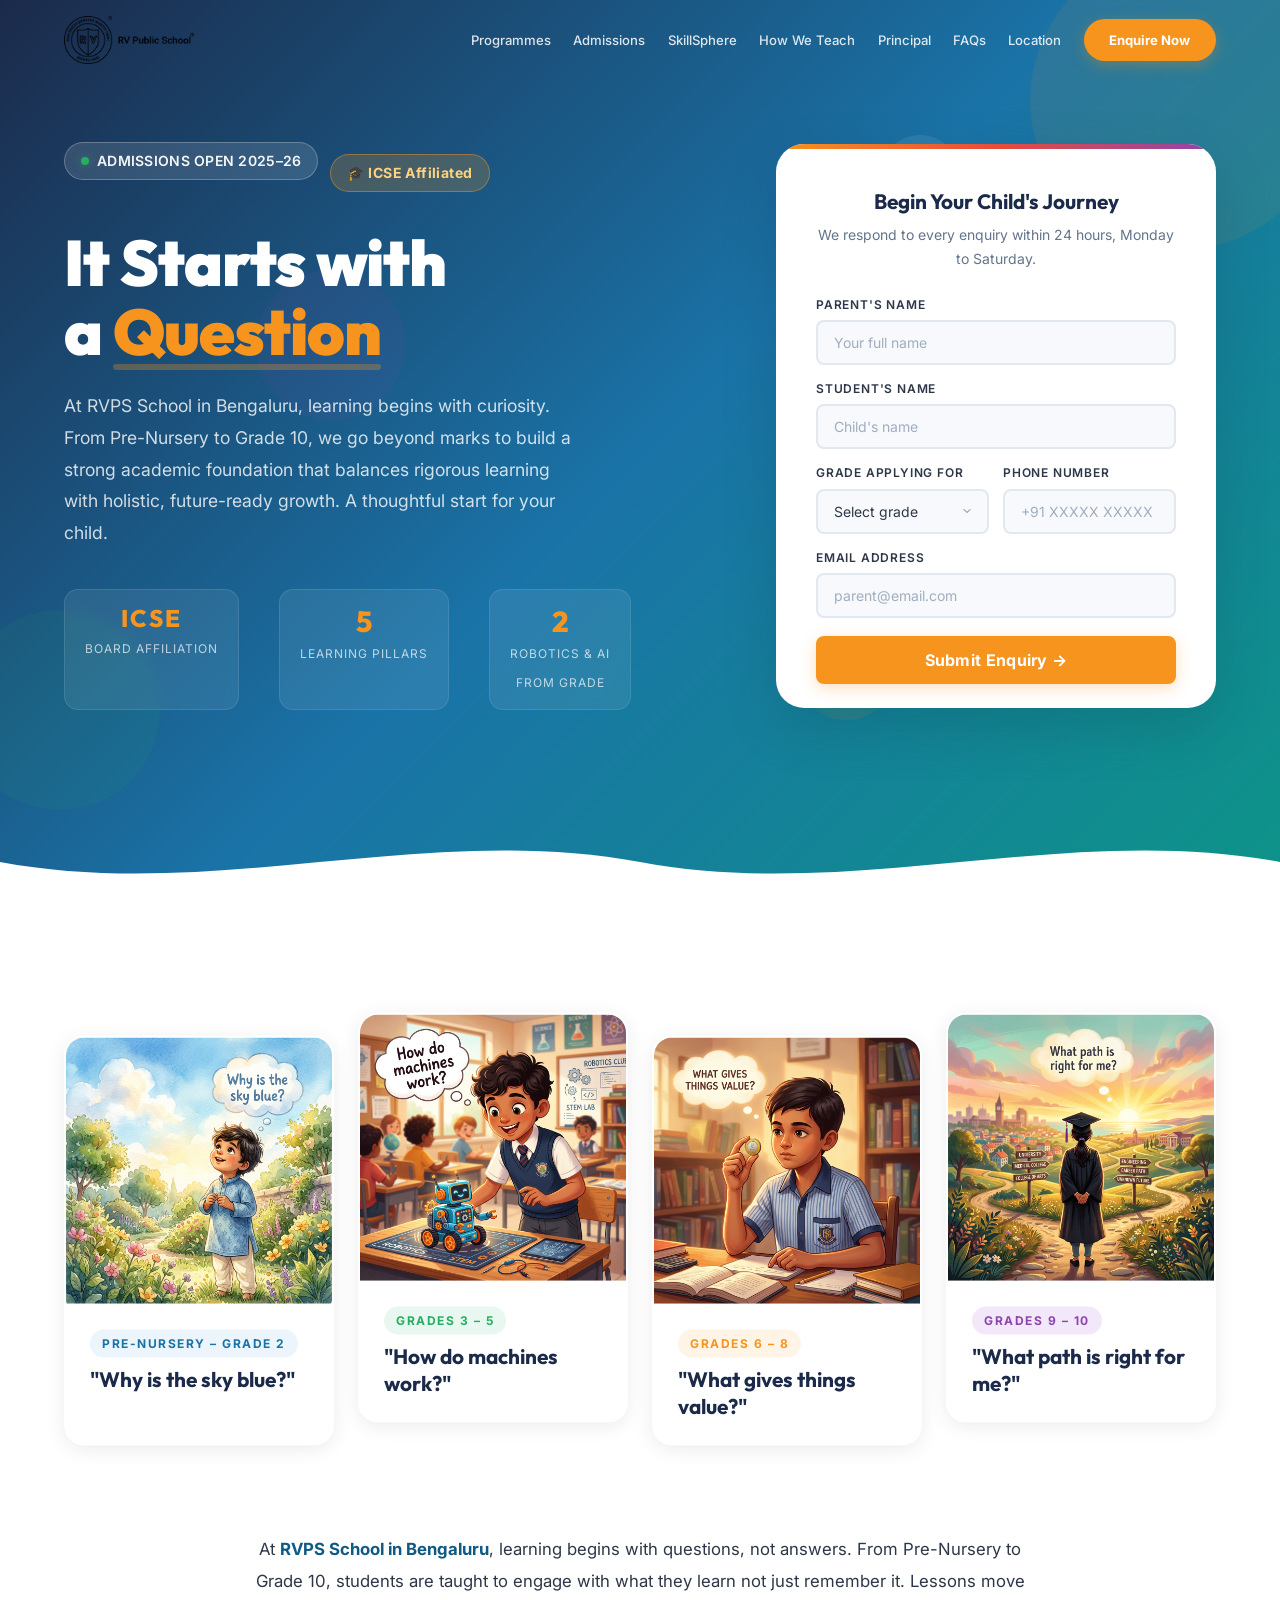
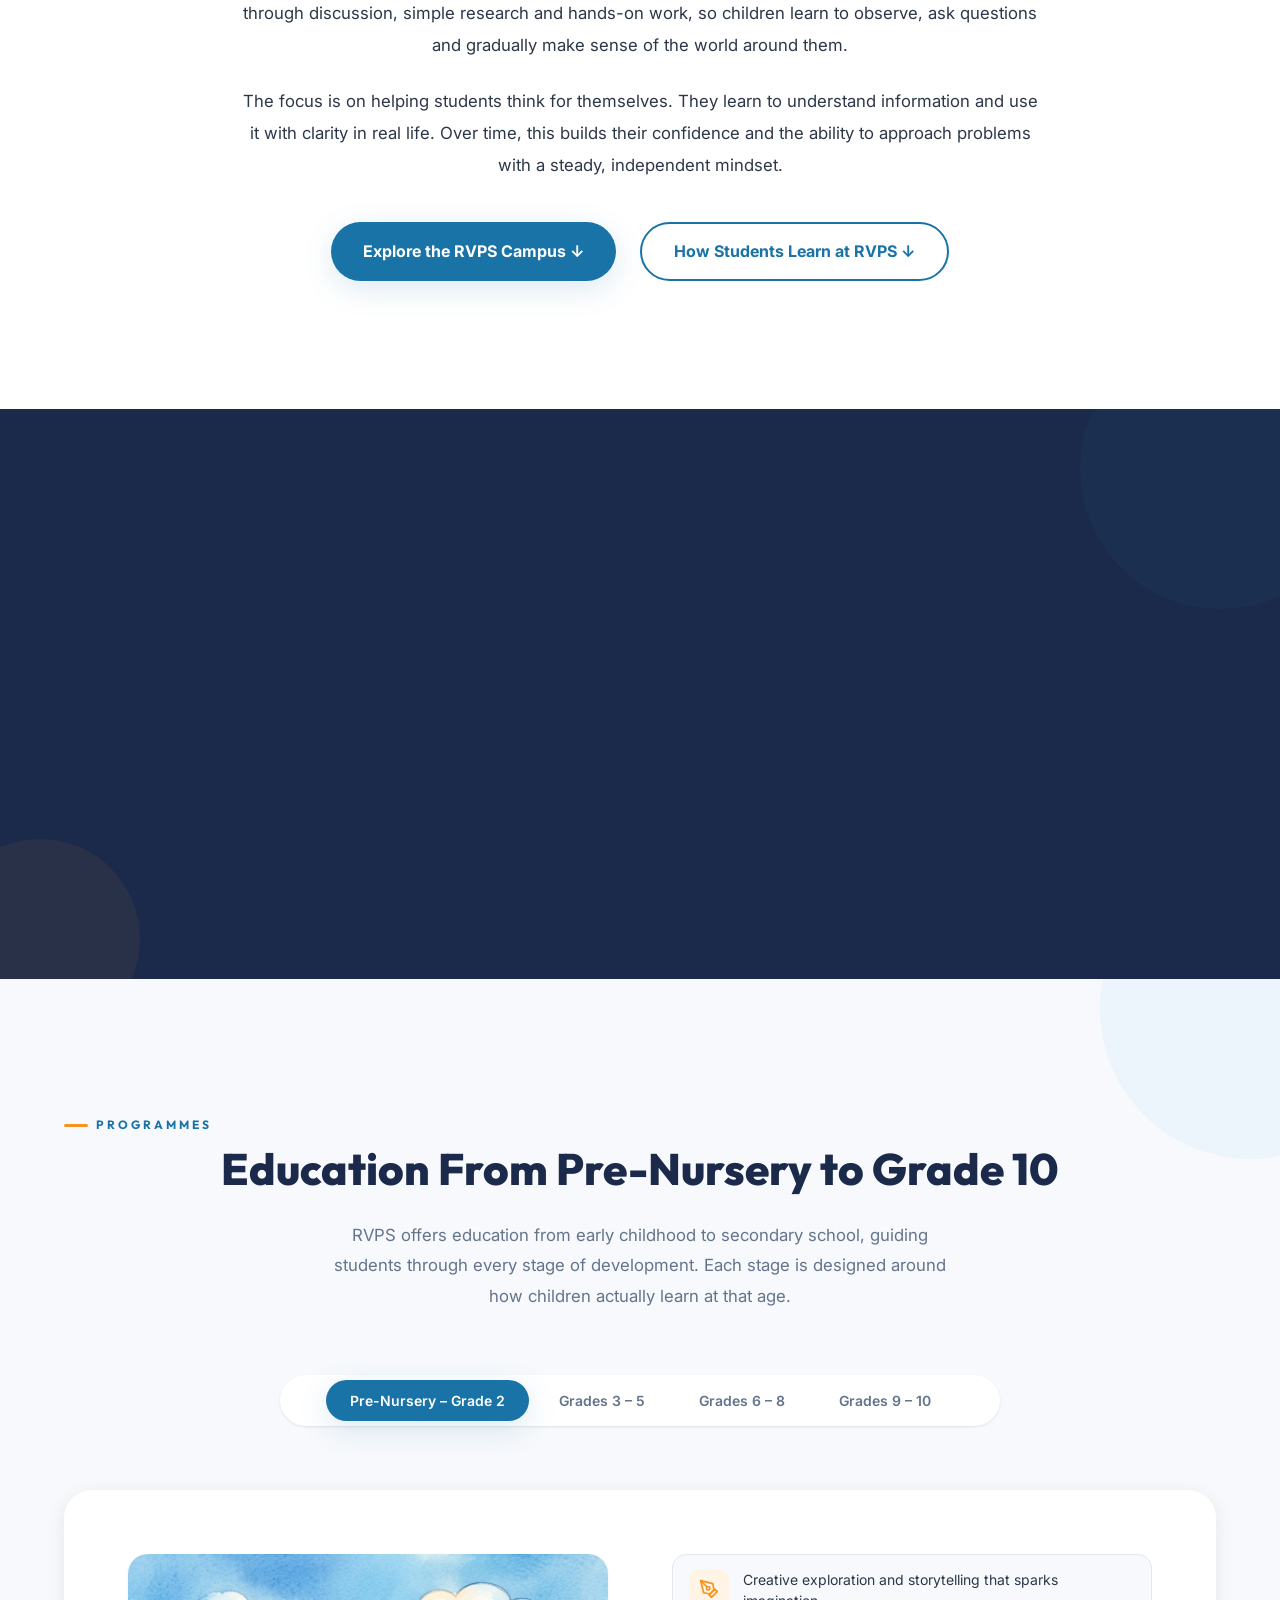
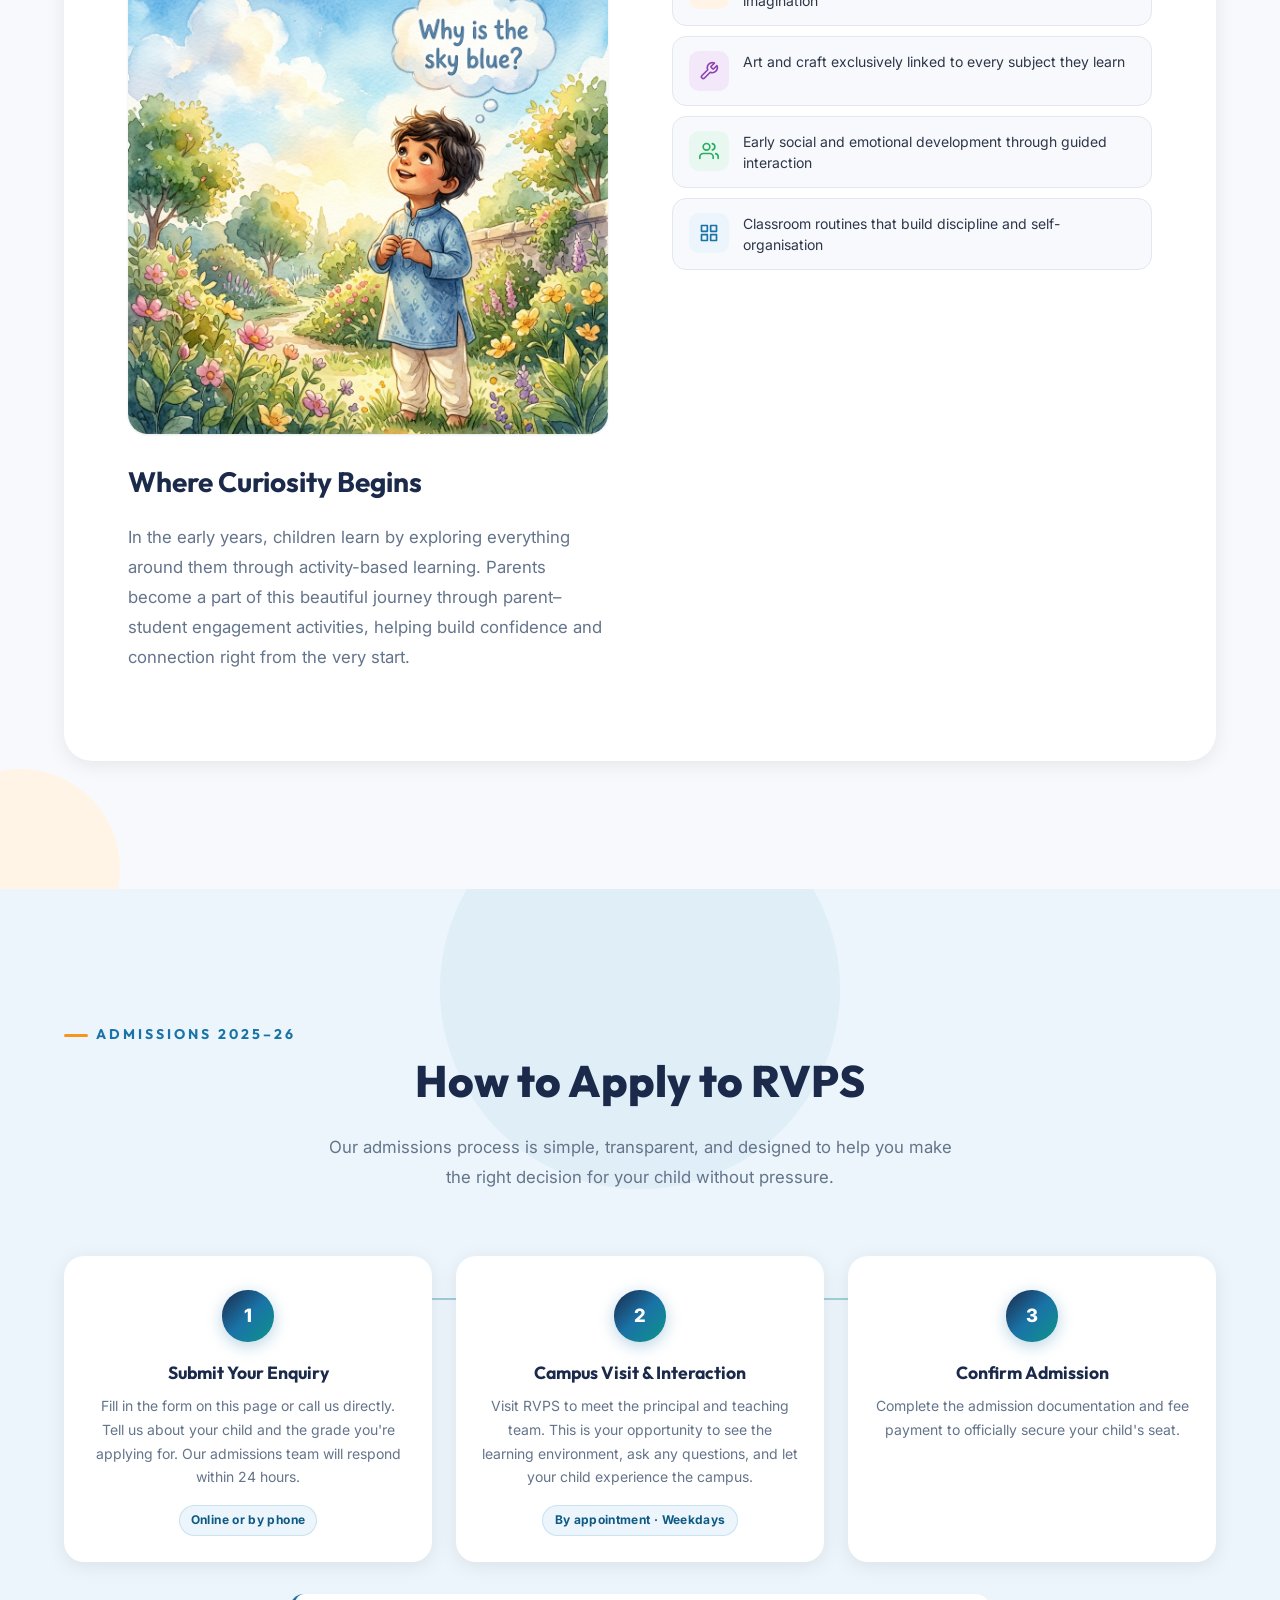
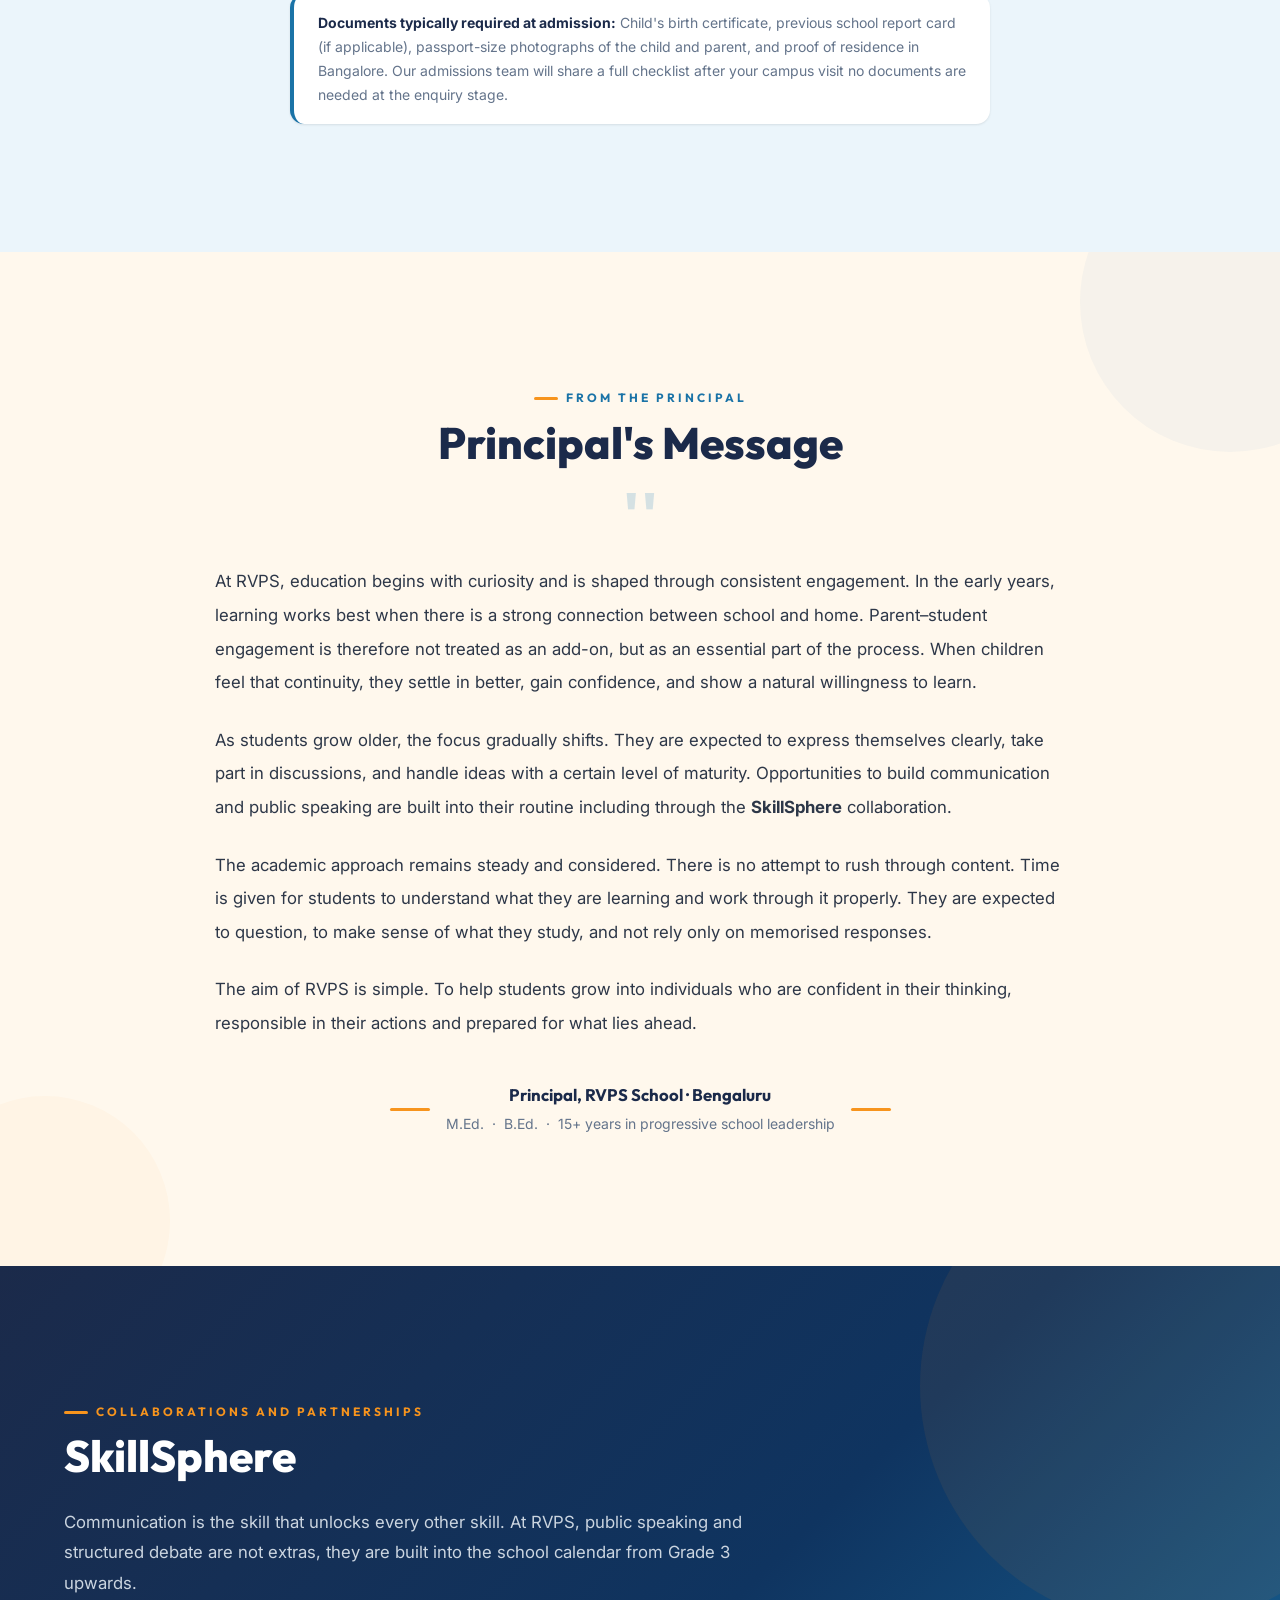
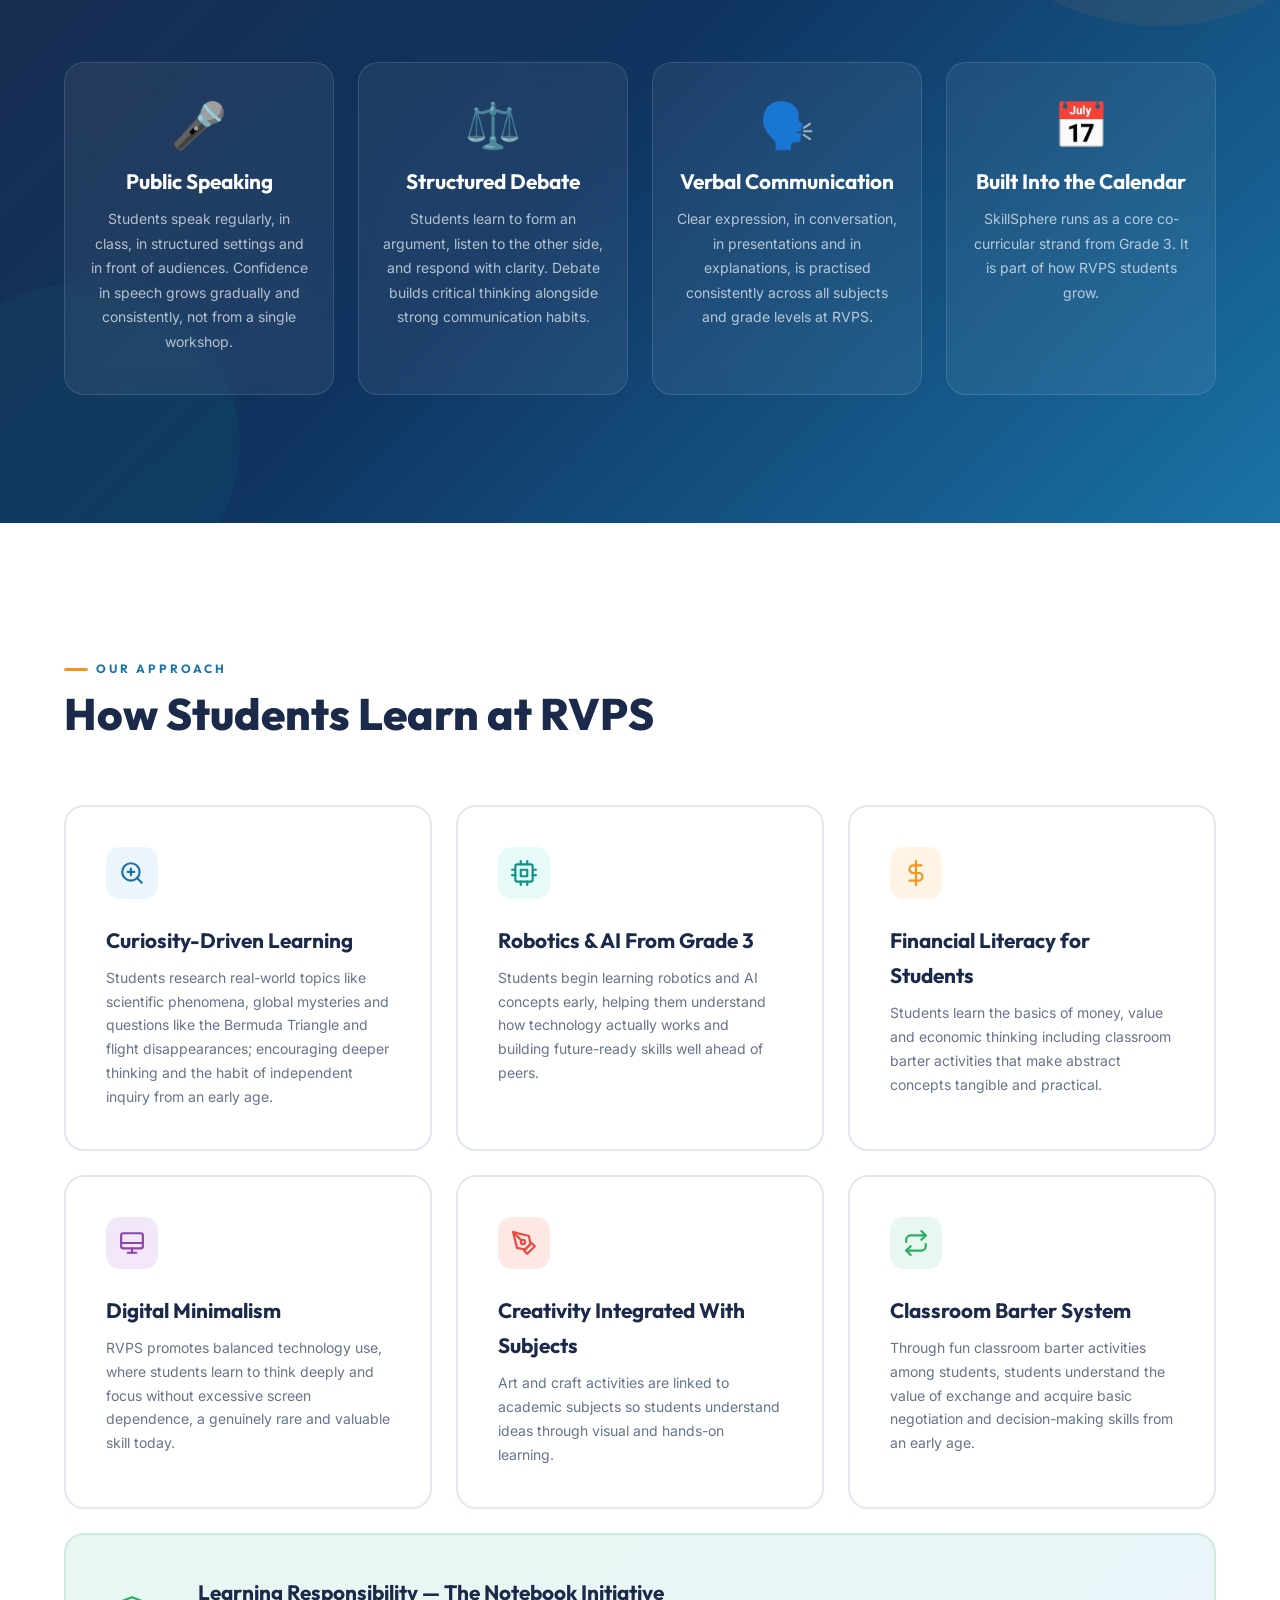
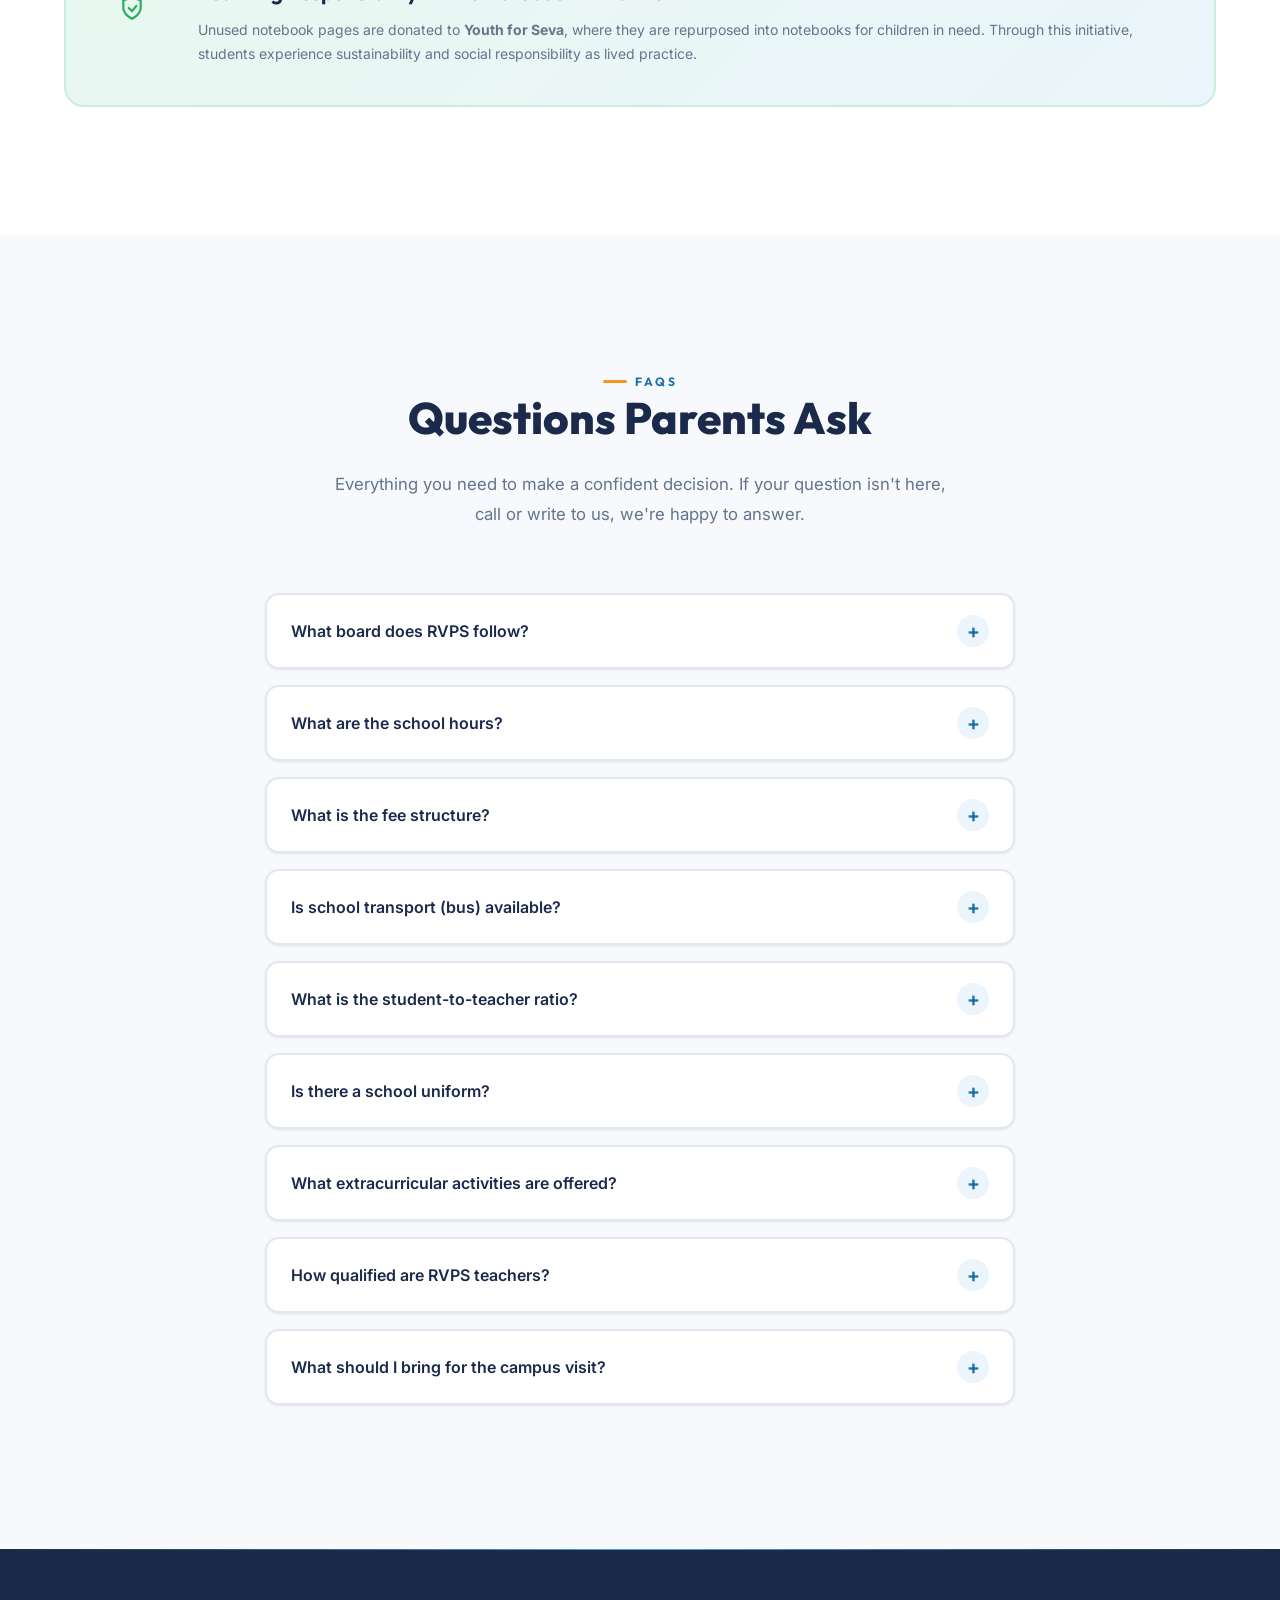
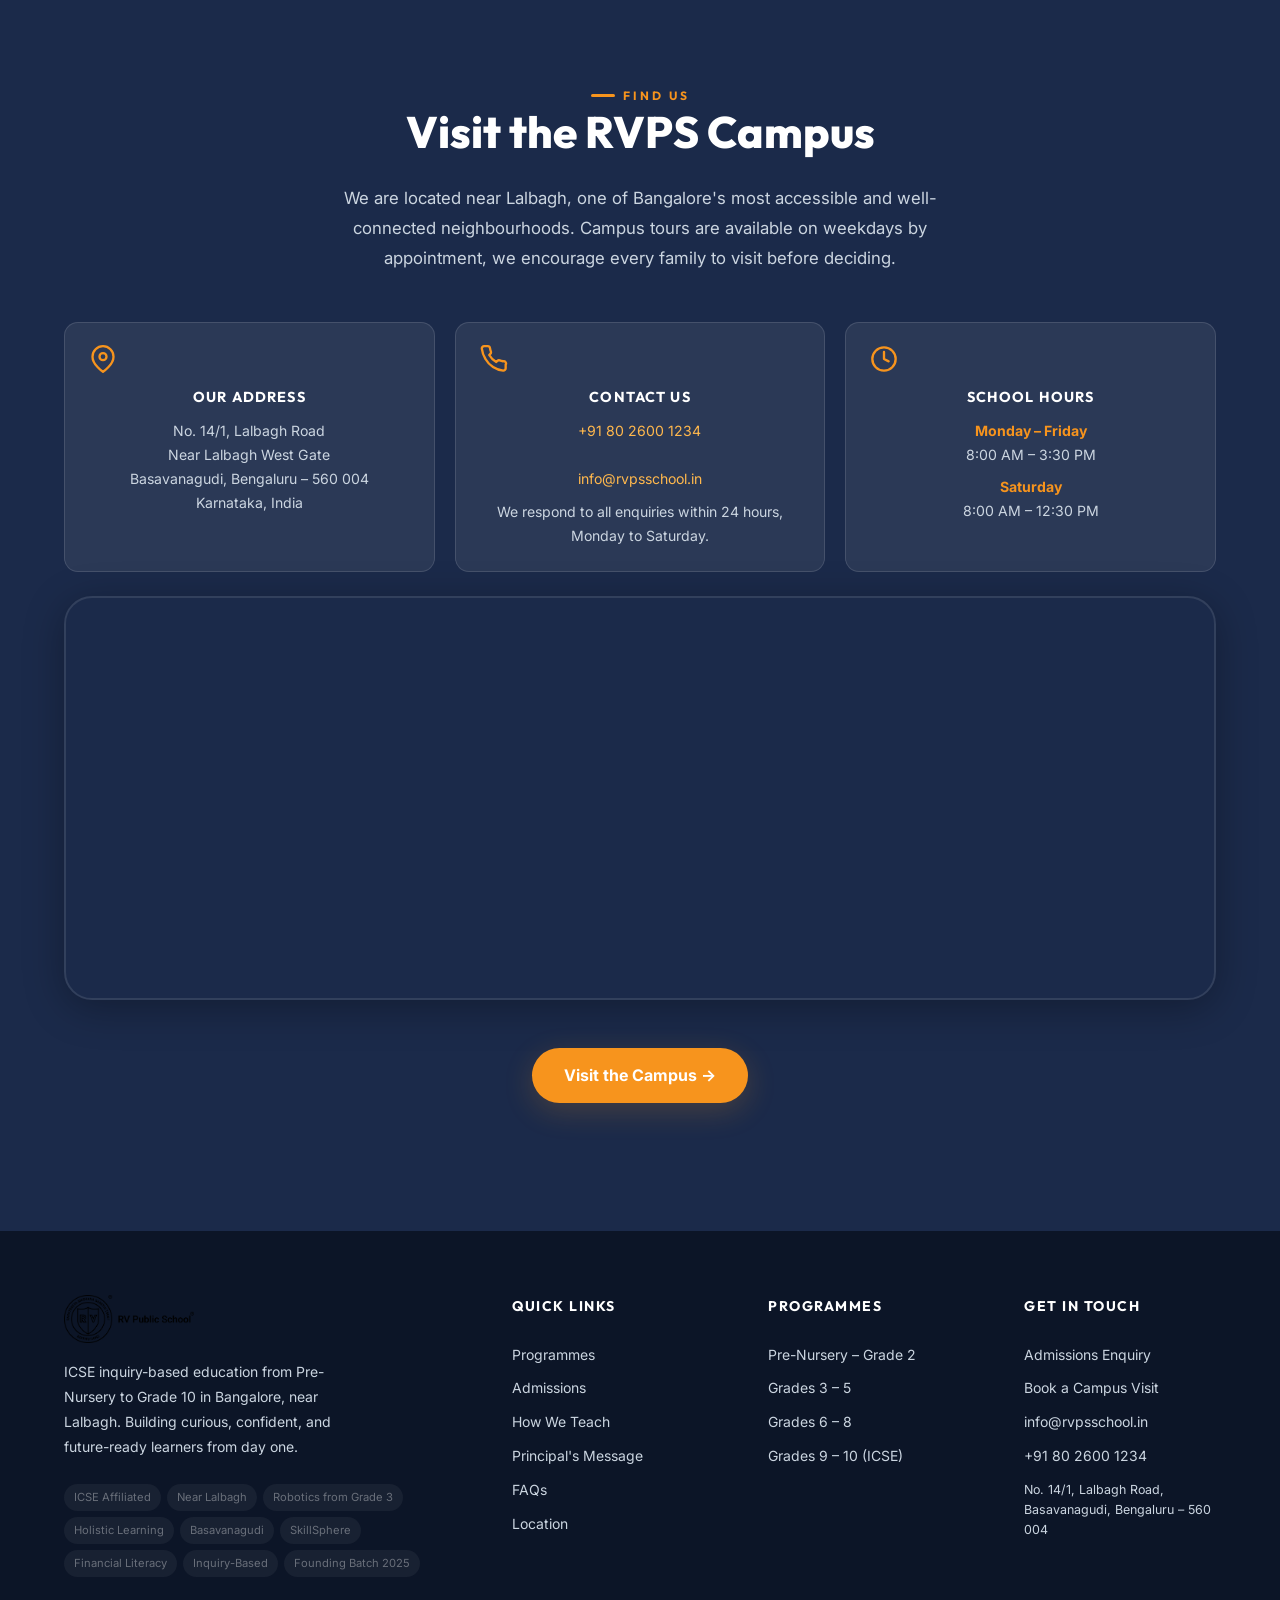
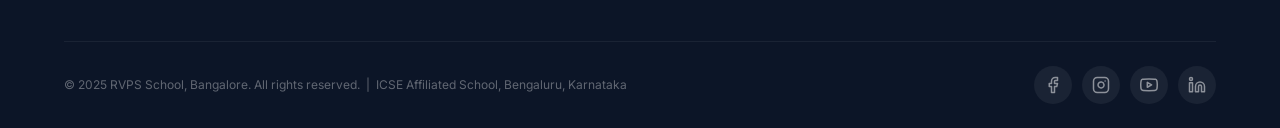
==== commit 405682c1: "Add files via upload" ====
--- a/index.html
+++ b/index.html
@@ -114,15 +114,8 @@
 
         <h1>It Starts with<br>a <span class="highlight">Question</span></h1>
 
-        <p class="hero-description">
-          At RVPS School, an ICSE school in Bengaluru, learning begins with curiosity.
-          From Pre-Nursery to Grade 10, students are encouraged to ask questions, explore ideas,
-          and build a strong academic foundation. Our ICSE curriculum focuses on conceptual understanding,
-          developing critical thinking, problem-solving, and confidence.
-          RVPS introduces Robotics and AI from Grade 3, supported by 7 core learning pillars that
-          focus on overall development. We go beyond marks, preparing students with the skills and
-          mindset to grow in a changing world. If you're looking for an ICSE school in Bengaluru
-          that balances academics with holistic learning, RVPS offers a thoughtful start for your child.
+        <p class="hero-description" style="margin-bottom: var(--space-lg);">
+          At RVPS School in Bengaluru, learning begins with curiosity. From Pre-Nursery to Grade 10, we go beyond marks to build a strong academic foundation that balances rigorous learning with holistic, future-ready growth. A thoughtful start for your child.
         </p>
 
         <div class="hero-stats">
@@ -266,8 +259,8 @@
         <span class="founding-strip-label">🌱 The Founding Batch Advantage</span>
         <h2>Fresh school. Deliberate design.<br>No legacy habits.</h2>
         <p>
-          RVPS was built from the ground up for today's learners — not inherited from a 30-year-old curriculum.
-          Every classroom routine, assessment approach, and teaching method has been purposefully designed.
+          RVPS was built from the ground up for today's learners, not inherited from a 30-year-old curriculum.
+          Every classroom routine, assessment approach and teaching method has been purposefully designed.
           Joining the founding batch means your child helps shape the school's identity from day one.
         </p>
         <a href="#enquiry" class="btn-founding">Be Part of the Founding Batch →</a>
@@ -276,22 +269,22 @@
         <div class="founding-pillar">
           <div class="founding-pillar-icon">🧱</div>
           <h4>Built from scratch</h4>
-          <p>Every process is intentional — nothing carried over just because it was always done that way.</p>
+          <p>Every process is intentional, nothing carried over just because it was always done that way.</p>
         </div>
         <div class="founding-pillar">
           <div class="founding-pillar-icon">👨‍👩‍👧</div>
           <h4>Founding family status</h4>
-          <p>Founding families have a direct voice in shaping school culture, traditions, and events from Year 1.</p>
+          <p>Founding families have a direct voice in shaping school culture, traditions and events from Year 1.</p>
         </div>
         <div class="founding-pillar">
           <div class="founding-pillar-icon">🎯</div>
           <h4>Small, focused batches</h4>
-          <p>Early batches mean more teacher attention, more individual care, and a stronger classroom community.</p>
+          <p>Early batches mean more teacher attention, more individual care and a stronger classroom community.</p>
         </div>
         <div class="founding-pillar">
           <div class="founding-pillar-icon">🔭</div>
           <h4>2025-ready thinking</h4>
-          <p>ICSE curriculum delivered with modern pedagogy — robotics, AI literacy, and inquiry learning from the start.</p>
+          <p>ICSE curriculum delivered with modern pedagogy, robotics, AI literacy and inquiry learning from the start.</p>
         </div>
       </div>
     </div>
--- a/css/styles.css
+++ b/css/styles.css
@@ -533,7 +533,38 @@
   color: rgba(255,255,255,0.8);
   line-height: 1.8;
   max-width: 520px;
-  margin-bottom: var(--space-lg);
+}
+
+.hero-highlights {
+  list-style: none;
+  padding: 0;
+  margin: var(--space-md) 0 0 0;
+  display: flex;
+  flex-direction: column;
+  gap: 12px;
+}
+
+.hero-highlights li {
+  display: flex;
+  align-items: center;
+  gap: 12px;
+  font-size: 1.05rem;
+  color: rgba(255, 255, 255, 0.9);
+  background: rgba(255, 255, 255, 0.05);
+  padding: 10px 16px;
+  border-radius: var(--radius-md);
+  border: 1px solid rgba(255, 255, 255, 0.1);
+  backdrop-filter: blur(4px);
+  max-width: 520px;
+}
+
+.hero-highlights .highlight-icon {
+  font-size: 1.2rem;
+}
+
+.hero-highlights strong {
+  color: var(--clr-white);
+  font-weight: 700;
 }
 
 .hero-stats {
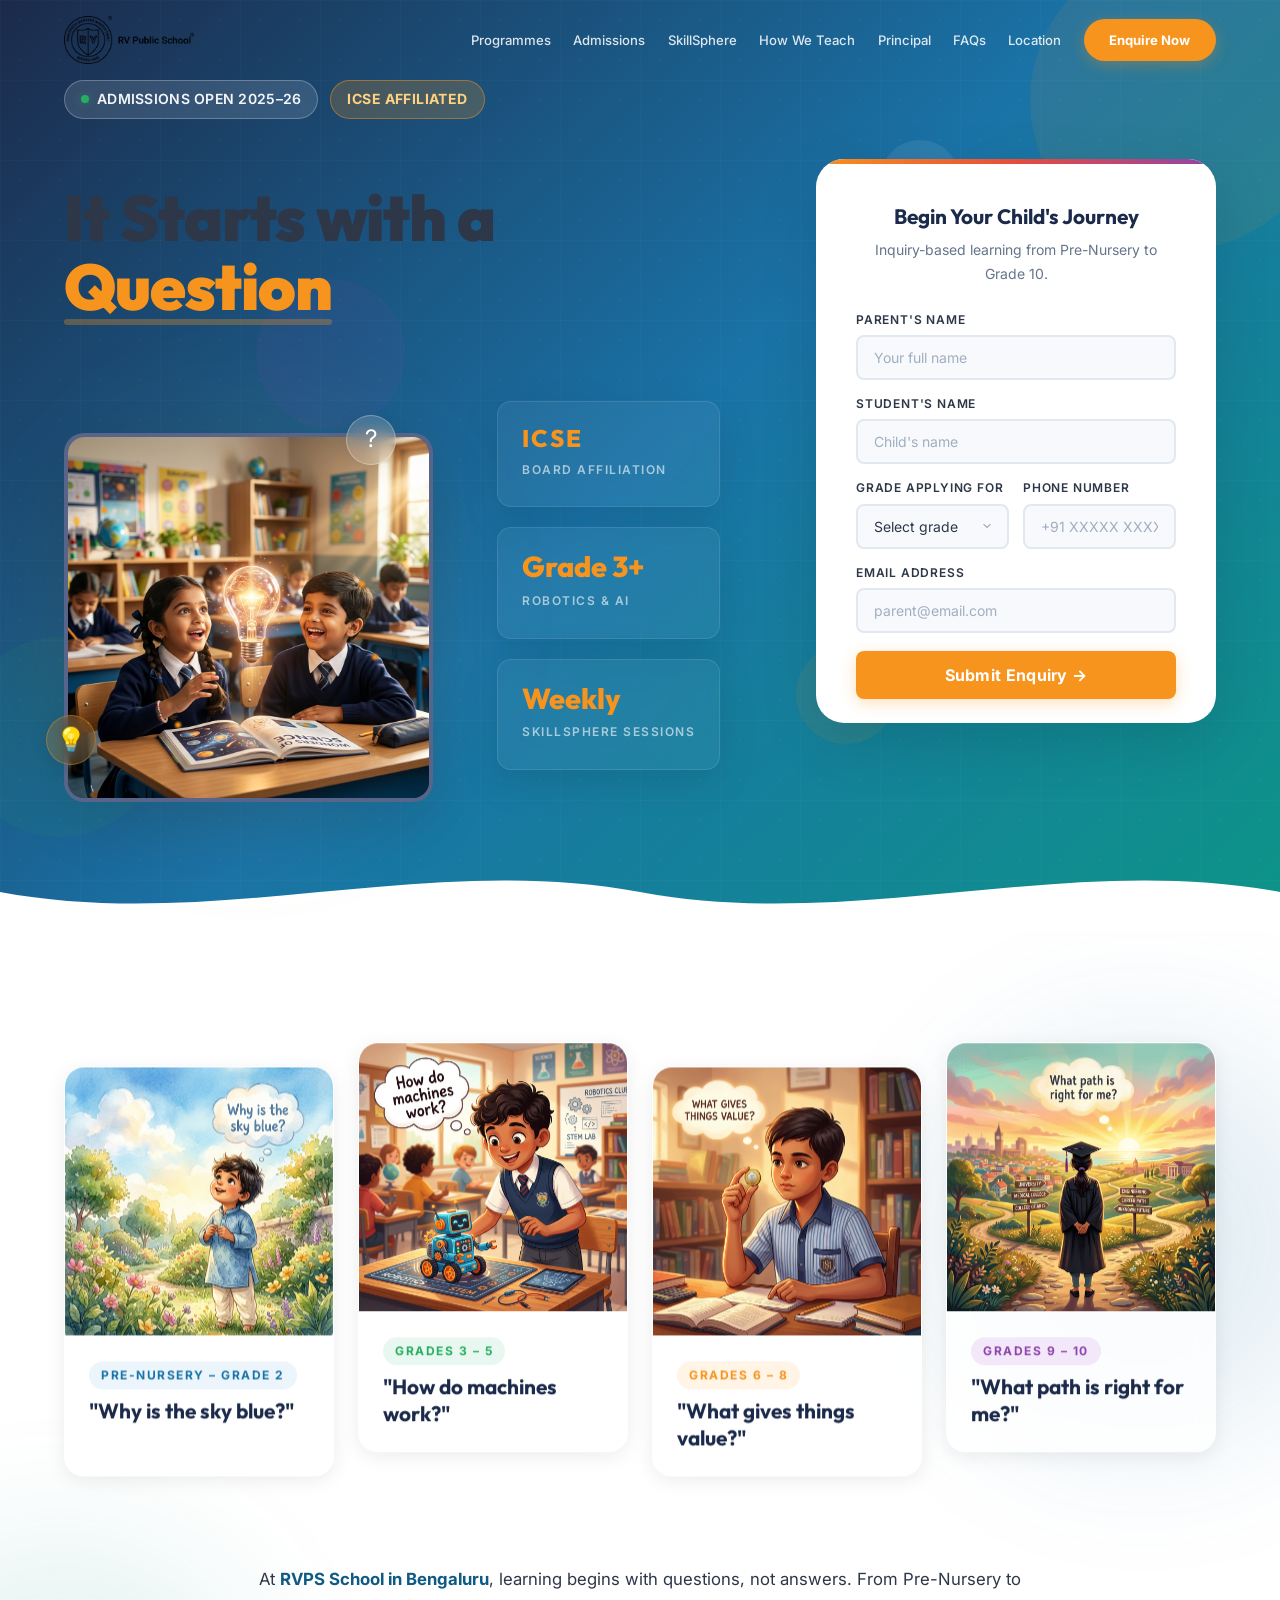
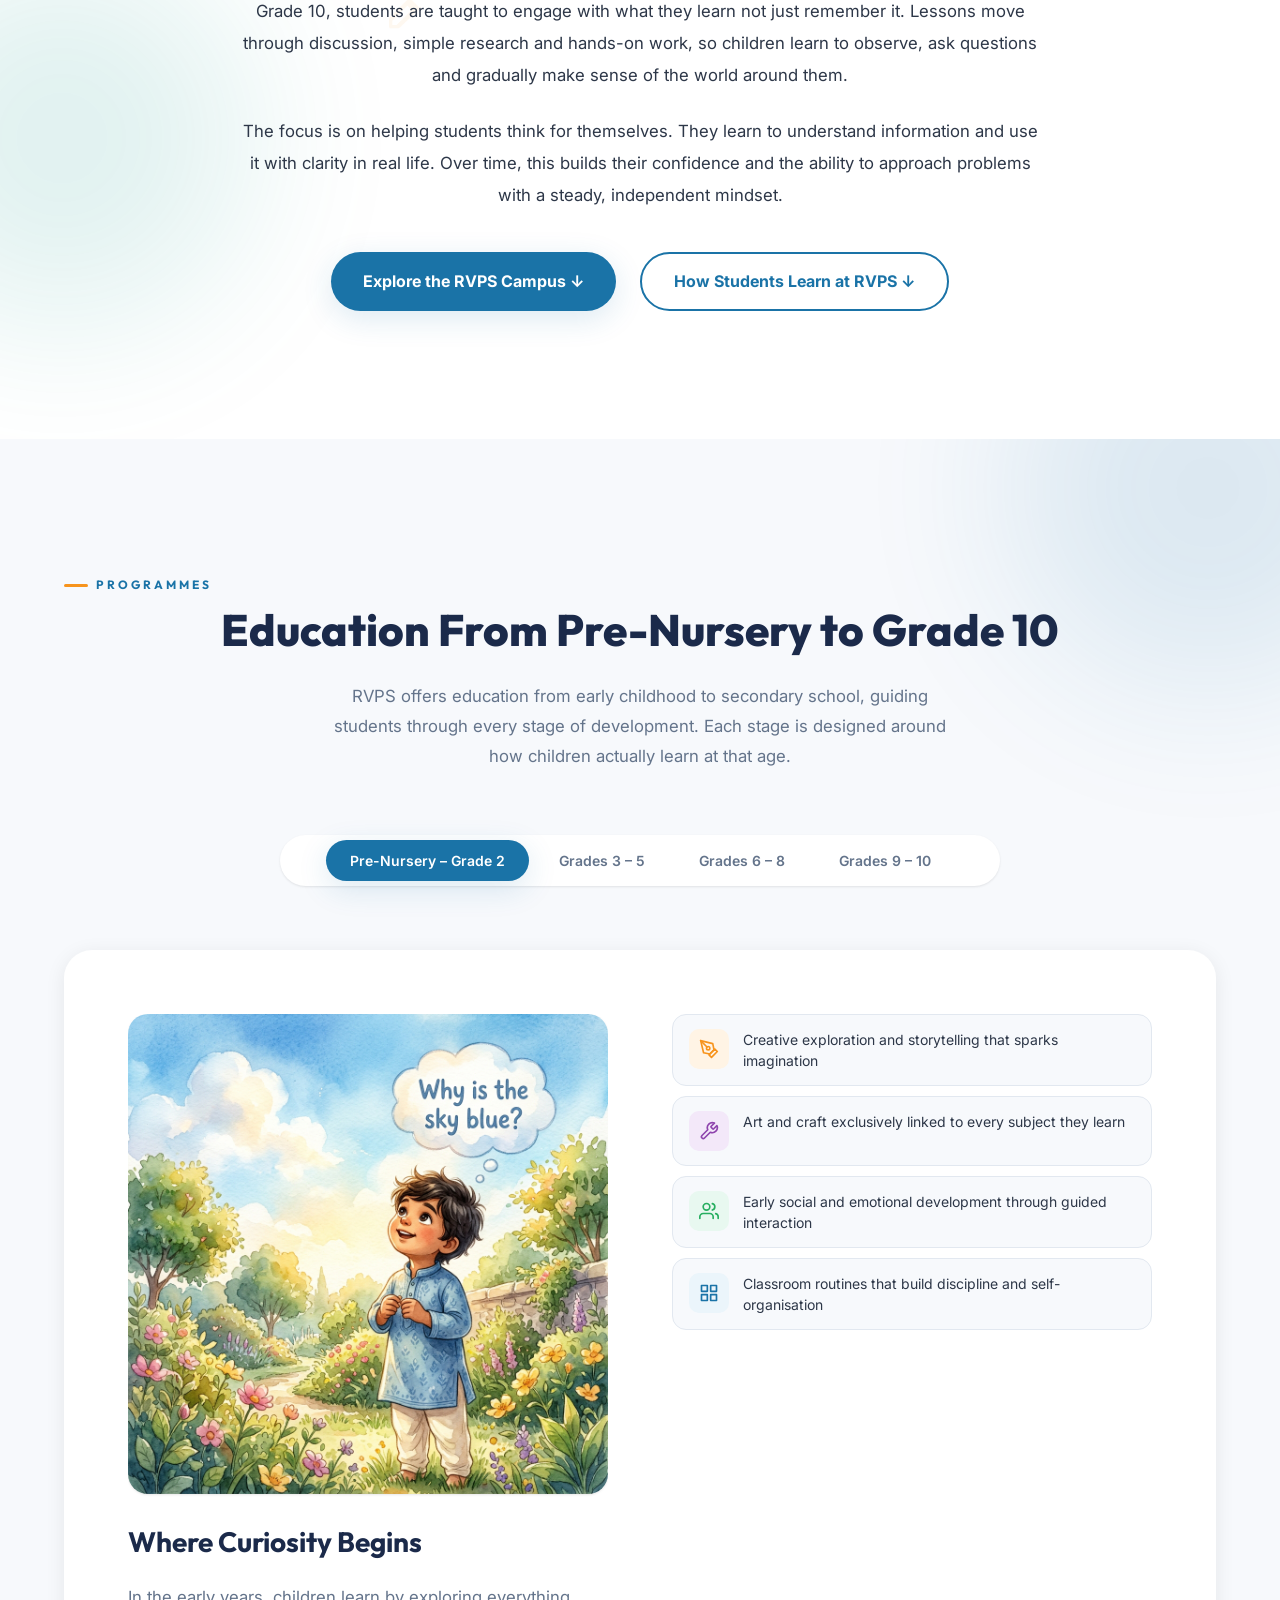
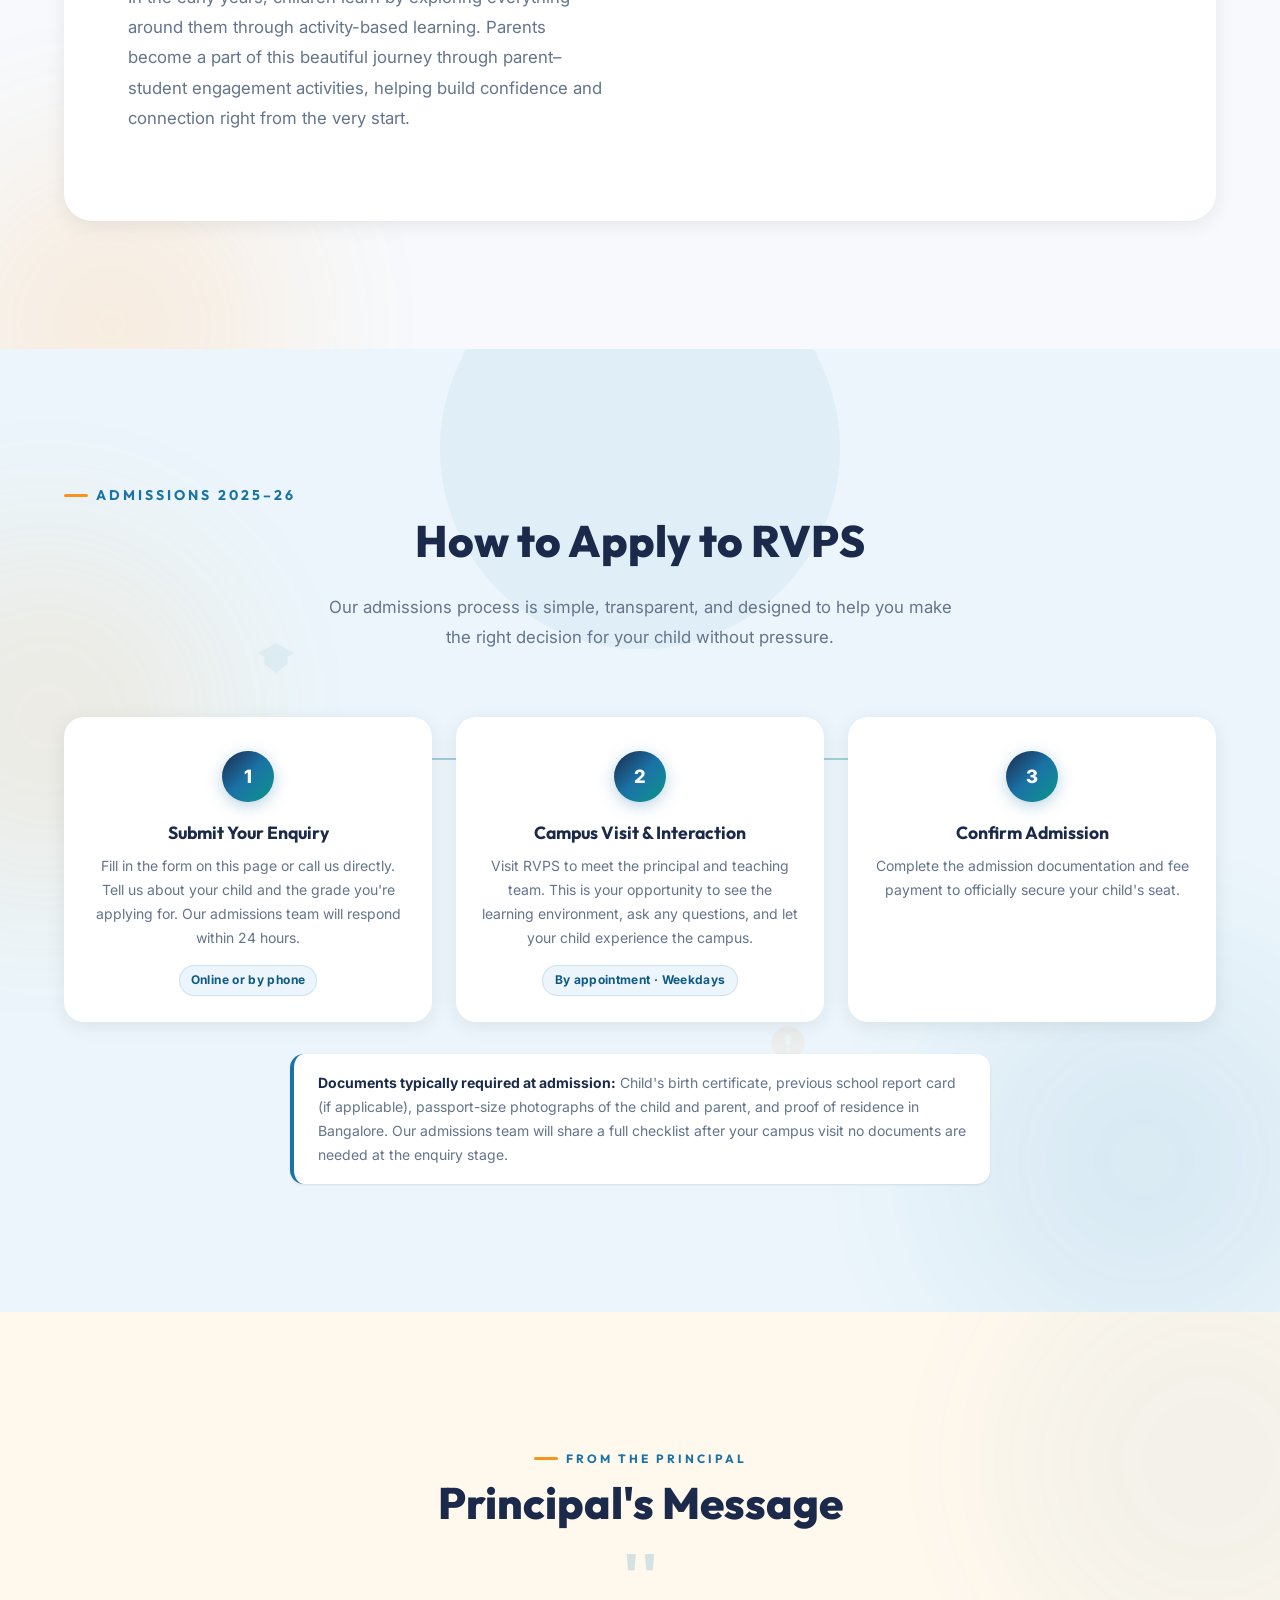
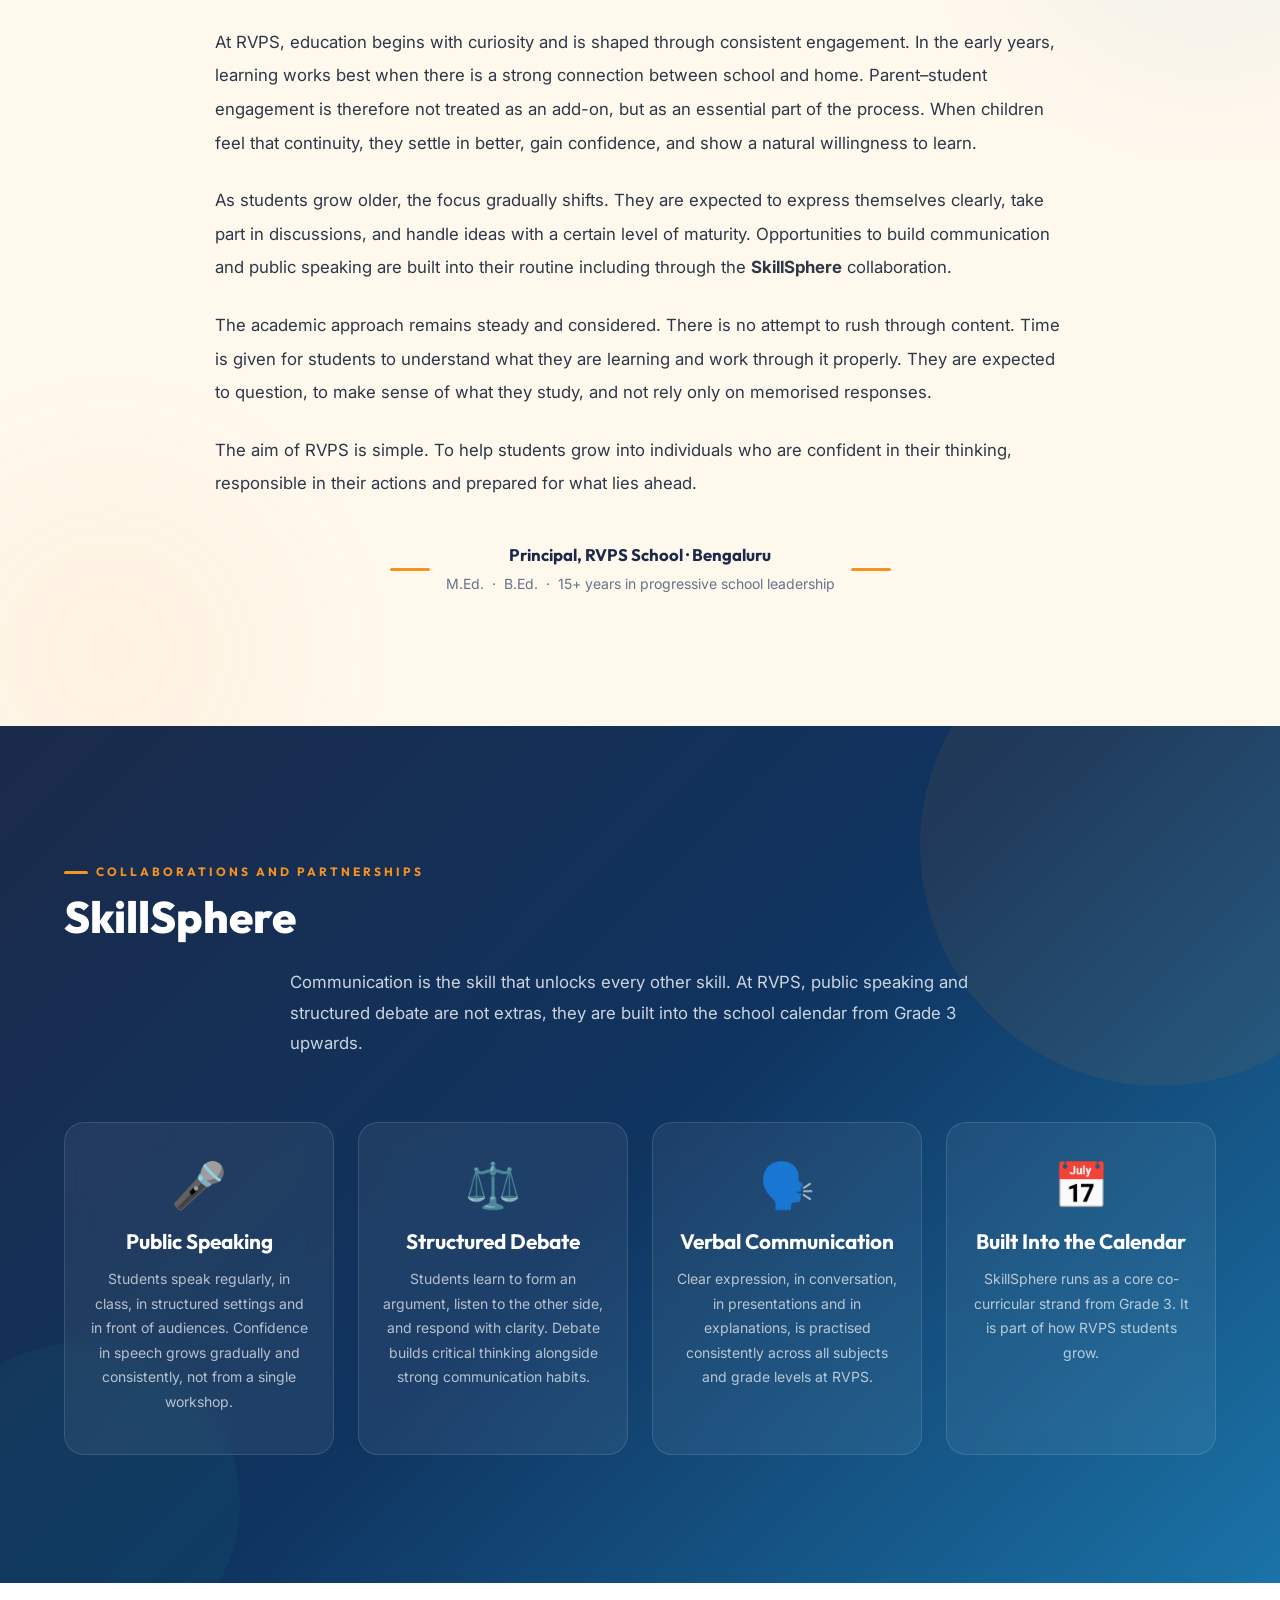
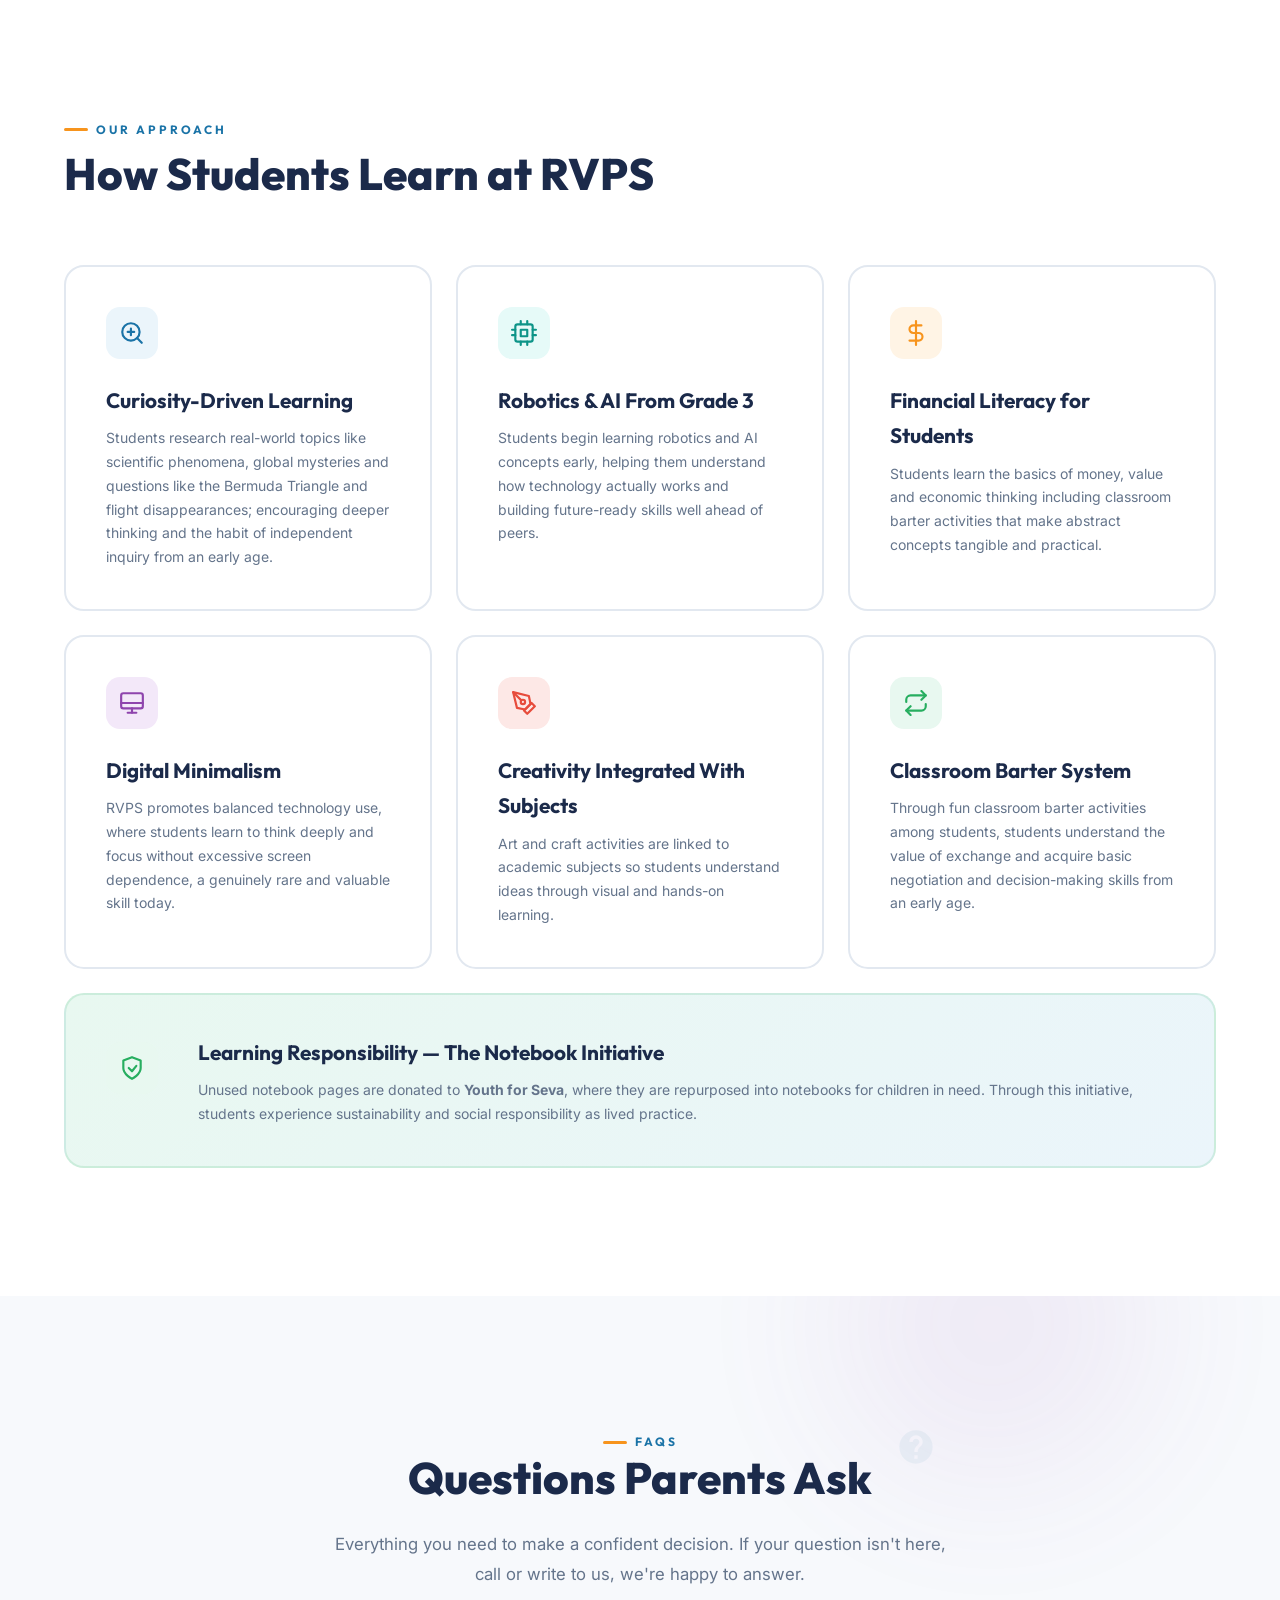
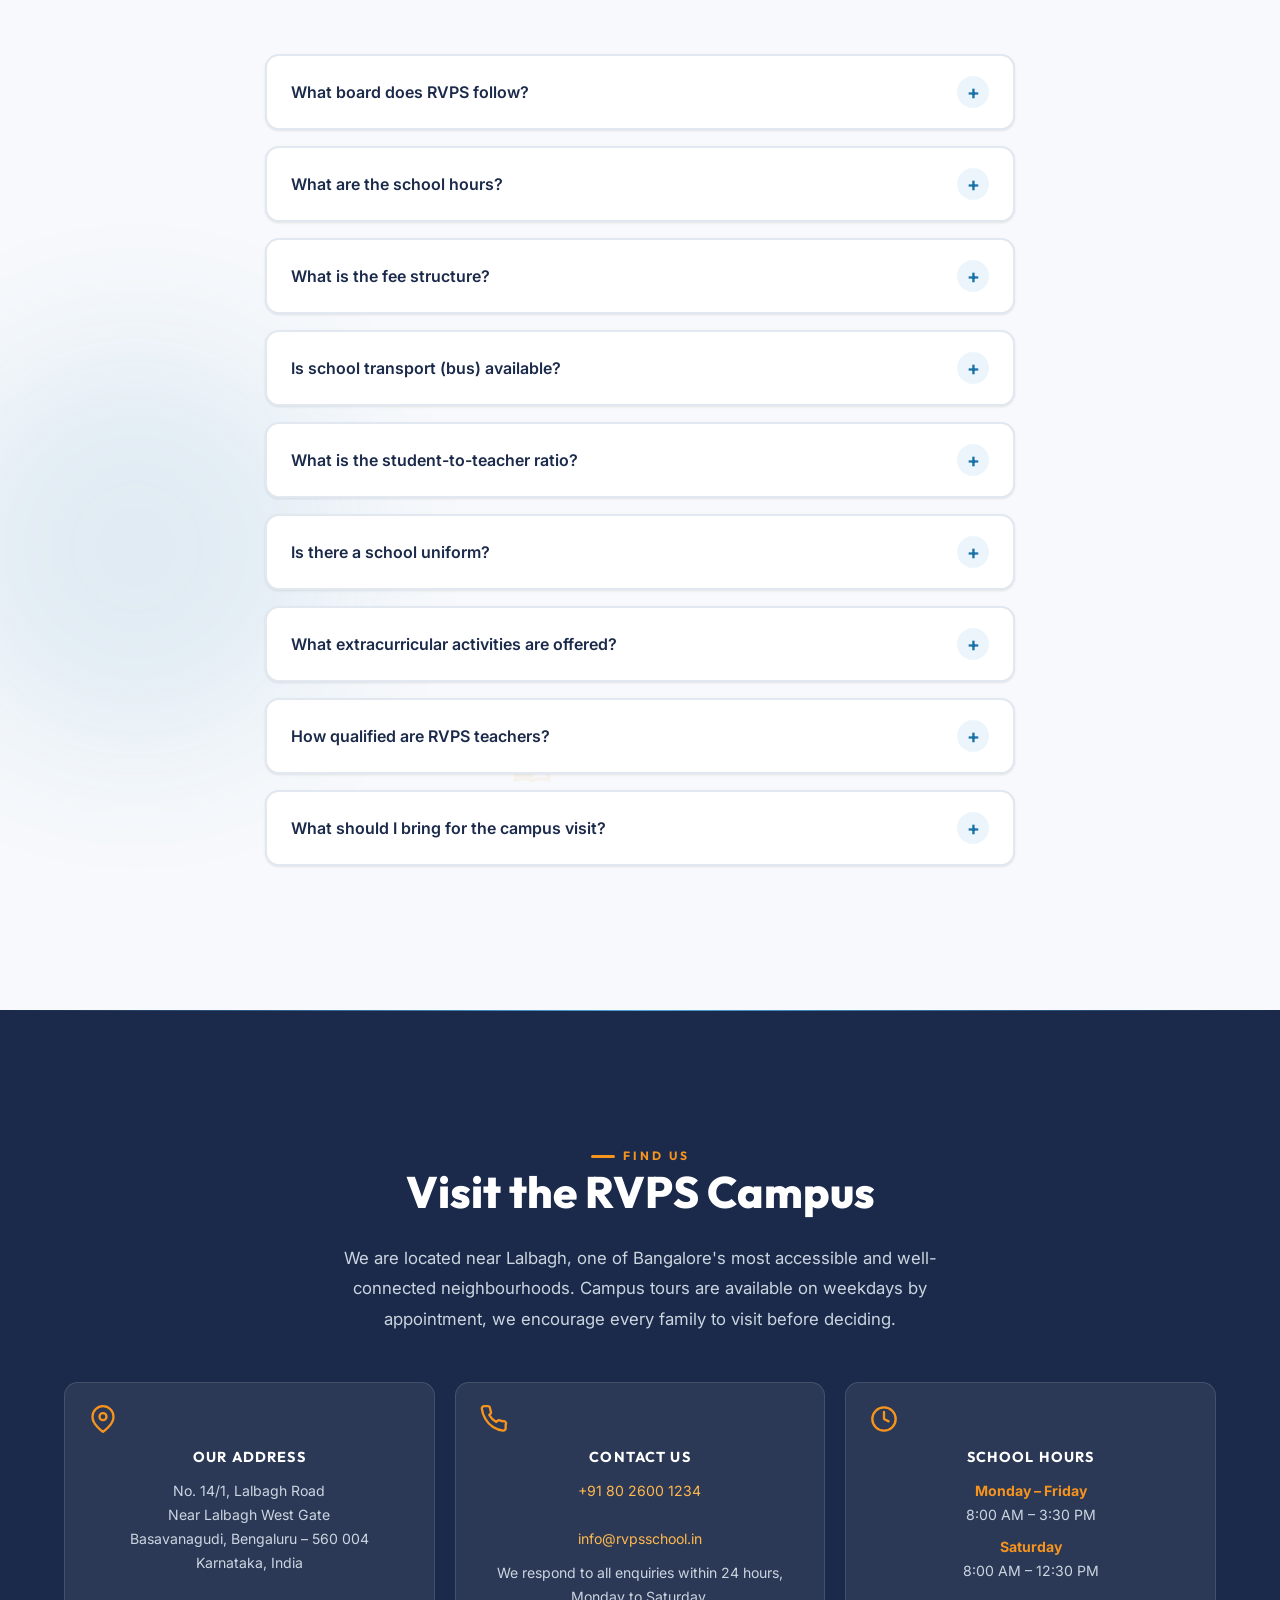
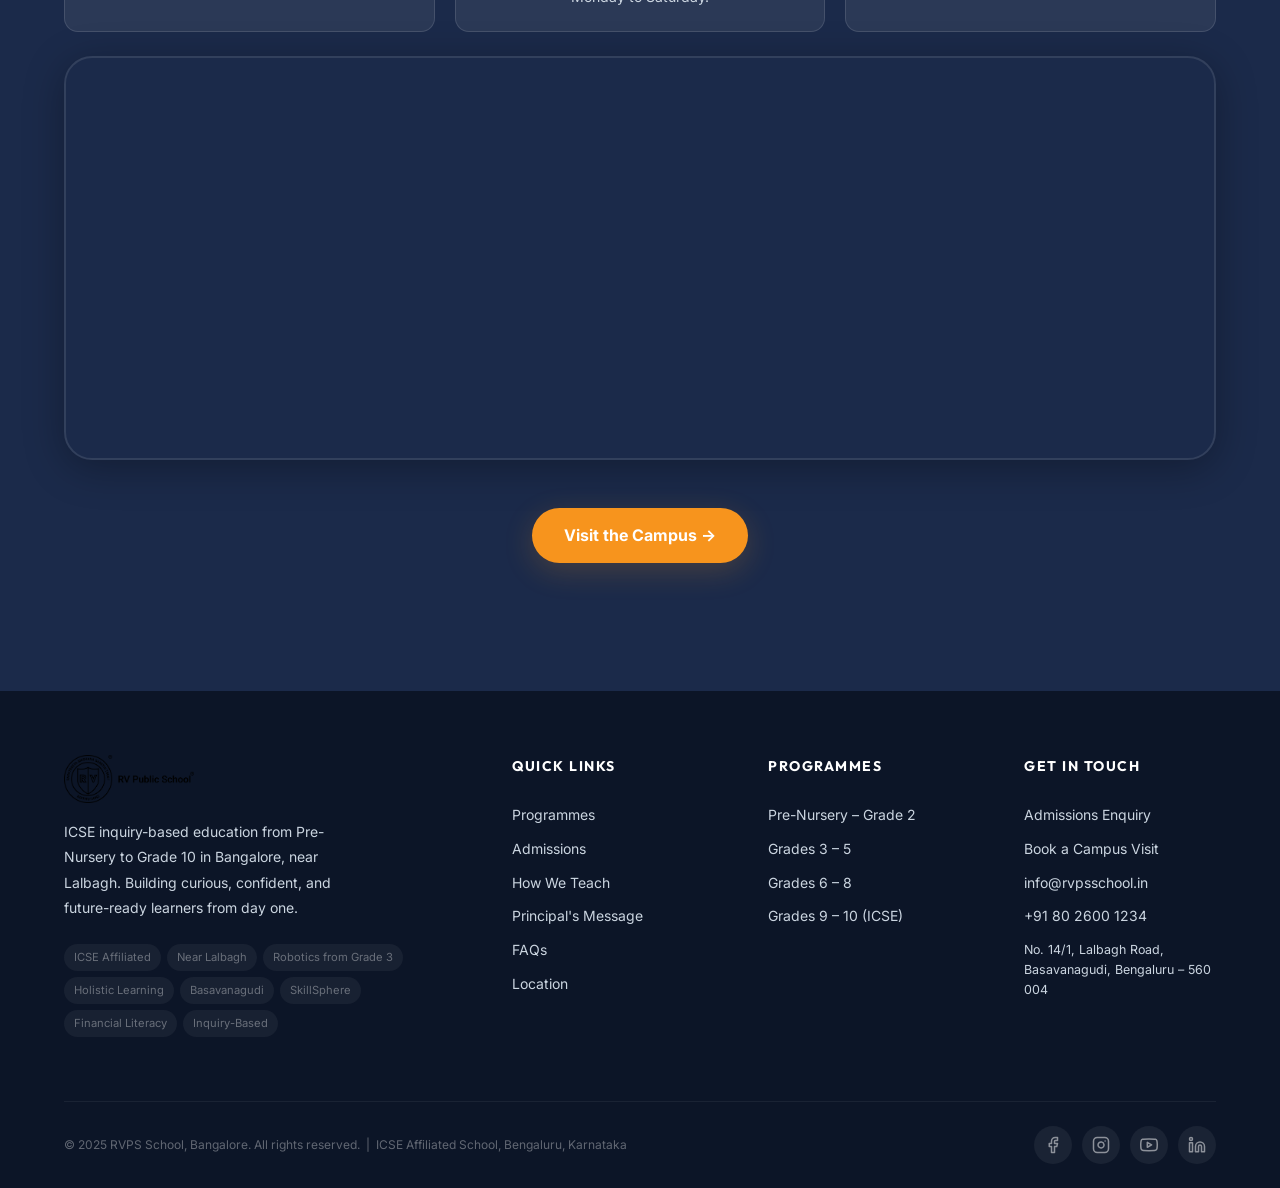
==== commit 4e992abe: "Add files via upload" ====
--- a/index.html
+++ b/index.html
@@ -7,7 +7,7 @@
   <!-- SEO Meta Tags -->
   <title>RVPS School Bangalore | Curiosity-Driven Learning | Pre-Nursery to Grade 10 | Near Lalbagh</title>
   <meta name="description" content="RVPS is a new ICSE school in Bangalore offering curiosity-driven, inquiry-based education from Pre-Nursery to Grade 10. Robotics & AI from Grade 3, financial literacy, and SkillSphere public speaking programme. Admissions open 2025–26. Near Lalbagh, Basavanagudi.">
-  <meta name="keywords" content="new school Bangalore 2025, new ICSE school Bangalore, school near Lalbagh Bangalore, school Basavanagudi Bangalore, inquiry based learning school Bangalore, curiosity driven school Bangalore, robotics school Bangalore grade 3, AI school Bangalore primary, financial literacy school Bangalore, activity based learning school Bangalore, small class size school Bangalore, founding batch school Bangalore 2025, holistic education school Bangalore, school near Lalbagh West Gate, public speaking school Bangalore, debate programme school Bangalore, pre nursery to grade 10 Bangalore, best new school Bangalore admissions 2025, school teaching critical thinking Bangalore, SkillSphere public speaking programme Bangalore, school near Lalbagh Botanical Garden, ICSE school Bangalore, ICSE school near Lalbagh Basavanagudi">
+    <meta name="keywords" content="new school Bangalore 2025, new ICSE school Bangalore, school near Lalbagh Bangalore, school Basavanagudi Bangalore, inquiry based learning school Bangalore, curiosity driven school Bangalore, robotics school Bangalore grade 3, AI school Bangalore primary, financial literacy school Bangalore, activity based learning school Bangalore, small class size school Bangalore, holistic education school Bangalore, school near Lalbagh West Gate, public speaking school Bangalore, debate programme school Bangalore, pre nursery to grade 10 Bangalore, best new school Bangalore admissions 2025, school teaching critical thinking Bangalore, SkillSphere public speaking programme Bangalore, school near Lalbagh Botanical Garden, ICSE school Bangalore, ICSE school near Lalbagh Basavanagudi">
   <meta name="robots" content="index, follow">
   <meta name="author" content="RVPS School Bangalore">
   <meta name="geo.region" content="IN-KA">
@@ -101,88 +101,99 @@
       </svg>
     </div>
 
-    <div class="container">
-      <div class="hero-content">
-
-        <div class="hero-badges-row">
+    <div class="container hero-premium-grid">
+      
+      <!-- Content Cluster -->
+      <div class="hero-content-cluster">
+        <div class="hero-badges-row reveal">
           <div class="hero-badge">
             <span class="dot-pulse"></span>
             Admissions Open 2025–26
           </div>
-          <div class="hero-board-badge">🎓 ICSE Affiliated</div>
-        </div>
-
-        <h1>It Starts with<br>a <span class="highlight">Question</span></h1>
-
-        <p class="hero-description" style="margin-bottom: var(--space-lg);">
-          At RVPS School in Bengaluru, learning begins with curiosity. From Pre-Nursery to Grade 10, we go beyond marks to build a strong academic foundation that balances rigorous learning with holistic, future-ready growth. A thoughtful start for your child.
-        </p>
-
-        <div class="hero-stats">
-          <div class="hero-stat">
-            <span class="number icse-stat">ICSE</span>
-            <span class="label">Board Affiliation</span>
-          </div>
-          <div class="hero-stat">
-            <span class="number" data-target="7" data-suffix="">0</span>
-            <span class="label">Learning Pillars</span>
-          </div>
-          <div class="hero-stat">
-            <span class="number" data-target="3" data-suffix="">0</span>
-            <span class="label">Robotics & AI<br>from Grade</span>
-          </div>
-        </div>
-
-      </div>
-
-      <!-- Enquiry Form -->
-      <div class="enquiry-form-card">
-        <div class="form-header">
-          <h3>Begin Your Child's Journey</h3>
-          <p class="form-desc">We respond to every enquiry within 24 hours, Monday to Saturday.</p>
-        </div>
-        <form id="enquiryForm" autocomplete="on">
-          <div class="form-group">
-            <label for="parentName">Parent's Name</label>
-            <input type="text" id="parentName" name="parentName" placeholder="Your full name" required>
-          </div>
-          <div class="form-group">
-            <label for="studentName">Student's Name</label>
-            <input type="text" id="studentName" name="studentName" placeholder="Child's name" required>
-          </div>
-          <div class="form-row">
+          <div class="hero-board-badge">ICSE Affiliated</div>
+        </div>
+
+        <h1 class="reveal">It Starts with a <span class="highlight">Question</span></h1>
+
+        <div class="hero-feature-cluster reveal">
+          <div class="hero-image-frame hero-image-frame--premium">
+            <div class="hero-glass-aura" aria-hidden="true"></div>
+            <div class="hero-floating-icon" style="top: -5%; right: 10%;" aria-hidden="true">?</div>
+            <div class="hero-floating-icon hero-floating-icon--alt" style="bottom: 10%; left: -5%;" aria-hidden="true">💡</div>
+            <img src="images/hero-kids-new.png" alt="Indian school kids learning with curiosity at RVPS Bangalore" class="hero-kids-image-main" loading="eager">
+            <div class="hero-image-accent-border"></div>
+            <div class="hero-particles" aria-hidden="true">
+              <span></span><span></span><span></span><span></span>
+            </div>
+          </div>
+          
+          <div class="hero-stats-grid">
+            <div class="hero-stat-item">
+              <span class="number icse-stat">ICSE</span>
+              <span class="label">Board Affiliation</span>
+            </div>
+            <div class="hero-stat-item">
+              <span class="number">Grade 3+</span>
+              <span class="label">Robotics &amp; AI</span>
+            </div>
+            <div class="hero-stat-item">
+              <span class="number">Weekly</span>
+              <span class="label">SkillSphere Sessions</span>
+            </div>
+          </div>
+        </div>
+      </div>
+
+      <!-- Action Sidebar -->
+      <div class="hero-action-sidebar">
+        <div class="enquiry-form-card reveal">
+          <div class="form-header">
+            <h3>Begin Your Child's Journey</h3>
+            <p class="form-desc">Inquiry-based learning from Pre-Nursery to Grade 10.</p>
+          </div>
+          <form id="enquiryForm" autocomplete="on">
             <div class="form-group">
-              <label for="gradeSelect">Grade Applying For</label>
-              <select id="gradeSelect" name="grade" required>
-                <option value="" disabled selected>Select grade</option>
-                <option value="pre-nursery">Pre-Nursery</option>
-                <option value="nursery">Nursery</option>
-                <option value="lkg">LKG</option>
-                <option value="ukg">UKG</option>
-                <option value="1">Grade 1</option>
-                <option value="2">Grade 2</option>
-                <option value="3">Grade 3</option>
-                <option value="4">Grade 4</option>
-                <option value="5">Grade 5</option>
-                <option value="6">Grade 6</option>
-                <option value="7">Grade 7</option>
-                <option value="8">Grade 8</option>
-                <option value="9">Grade 9</option>
-                <option value="10">Grade 10</option>
-              </select>
+              <label for="parentName">Parent's Name</label>
+              <input type="text" id="parentName" name="parentName" placeholder="Your full name" required>
             </div>
             <div class="form-group">
-              <label for="phone">Phone Number</label>
-              <input type="tel" id="phone" name="phone" placeholder="+91 XXXXX XXXXX" required>
-            </div>
-          </div>
-          <div class="form-group">
-            <label for="email">Email Address</label>
-            <input type="email" id="email" name="email" placeholder="parent@email.com">
-          </div>
-
-          <button type="submit" class="btn-submit" id="submitEnquiry">Submit Enquiry →</button>
-        </form>
+              <label for="studentName">Student's Name</label>
+              <input type="text" id="studentName" name="studentName" placeholder="Child's name" required>
+            </div>
+            <div class="form-row">
+              <div class="form-group">
+                <label for="gradeSelect">Grade Applying For</label>
+                <select id="gradeSelect" name="grade" required>
+                  <option value="" disabled selected>Select grade</option>
+                  <option value="pre-nursery">Pre-Nursery</option>
+                  <option value="nursery">Nursery</option>
+                  <option value="lkg">LKG</option>
+                  <option value="ukg">UKG</option>
+                  <option value="1">Grade 1</option>
+                  <option value="2">Grade 2</option>
+                  <option value="3">Grade 3</option>
+                  <option value="4">Grade 4</option>
+                  <option value="5">Grade 5</option>
+                  <option value="6">Grade 6</option>
+                  <option value="7">Grade 7</option>
+                  <option value="8">Grade 8</option>
+                  <option value="9">Grade 9</option>
+                  <option value="10">Grade 10</option>
+                </select>
+              </div>
+              <div class="form-group">
+                <label for="phone">Phone Number</label>
+                <input type="tel" id="phone" name="phone" placeholder="+91 XXXXX XXXXX" required>
+              </div>
+            </div>
+            <div class="form-group">
+              <label for="email">Email Address</label>
+              <input type="email" id="email" name="email" placeholder="parent@email.com">
+            </div>
+
+            <button type="submit" class="btn-submit" id="submitEnquiry">Submit Enquiry →</button>
+          </form>
+        </div>
       </div>
     </div>
   </header>
@@ -192,11 +203,20 @@
        SECTION 2: STORYTELLING — THE 4 QUESTIONS
        ============================================================ -->
   <section class="storytelling section-padding" id="storytelling">
+    <div class="ambient-bg" aria-hidden="true">
+      <div class="blob blob--primary" style="top: 10%; right: -5%; animation-delay: -2s;"></div>
+      <div class="blob blob--teal" style="bottom: 10%; left: -10%; animation-delay: -5s;"></div>
+      <svg class="floating-symbol" style="top: 20%; left: 10%;" viewBox="0 0 24 24"><path d="M4 19.5A2.5 2.5 0 0 1 6.5 17H20V3.5A1.5 1.5 0 0 0 18.5 2H6.5A2.5 2.5 0 0 0 4 4.5v15z"/><path d="M6.5 17c-1.38 0-2.5 1.12-2.5 2.5s1.12 2.5 2.5 2.5H20v-5H6.5z"/></svg>
+      <svg class="floating-symbol floating-symbol--secondary" style="top: 60%; left: 30%; animation-delay: -10s;" viewBox="0 0 24 24"><path d="M21.7 8.01 15.99 2.3a.996.996 0 0 0-1.41 0L3.29 13.58c-.18.19-.29.44-.29.7V19c0 .55.45 1 1 1h4.72c.26 0 .52-.11.7-.29L21.7 8.01a.996.996 0 0 0 0-1.41zM7.5 18H5v-2.5l9.06-9.06 2.5 2.5L7.5 18z"/></svg>
+      <svg class="floating-symbol" style="top: 40%; left: 80%; animation-delay: -20s;" viewBox="0 0 24 24"><path d="M12 2L1 7l11 5 11-5-11-5zM2 17l10 5 10-5M2 12l10 5 10-5"/></svg>
+    </div>
     <div class="container">
 
       <div class="questions-grid">
         <article class="question-card reveal">
-          <img src="images/hero-sky.png" alt="Young child looking up at the blue sky with wonder — curiosity-based early learning at RVPS" class="question-card-img" loading="lazy">
+          <div class="question-card-img-wrapper">
+            <img src="images/hero-sky.png" alt="Young child looking up at the blue sky with wonder — curiosity-based early learning at RVPS" class="question-card-img" loading="lazy">
+          </div>
           <div class="question-card-body">
             <span class="question-card-age">Pre-Nursery – Grade 2</span>
             <p class="question-card-text">"Why is the sky blue?"</p>
@@ -204,7 +224,9 @@
         </article>
 
         <article class="question-card reveal reveal-delay-1">
-          <img src="images/hero-robots.png" alt="Grade 3–5 student with a robot — robotics and AI education at RVPS Bangalore" class="question-card-img" loading="lazy">
+          <div class="question-card-img-wrapper">
+            <img src="images/hero-robots.png" alt="Grade 3–5 student with a robot — robotics and AI education at RVPS Bangalore" class="question-card-img" loading="lazy">
+          </div>
           <div class="question-card-body">
             <span class="question-card-age">Grades 3 – 5</span>
             <p class="question-card-text">"How do machines work?"</p>
@@ -212,7 +234,9 @@
         </article>
 
         <article class="question-card reveal reveal-delay-2">
-          <img src="images/hero-coin.png" alt="Middle school student with a coin — financial literacy education at RVPS" class="question-card-img" loading="lazy">
+          <div class="question-card-img-wrapper">
+            <img src="images/hero-coin.png" alt="Middle school student with a coin — financial literacy education at RVPS" class="question-card-img" loading="lazy">
+          </div>
           <div class="question-card-body">
             <span class="question-card-age">Grades 6 – 8</span>
             <p class="question-card-text">"What gives things value?"</p>
@@ -220,7 +244,9 @@
         </article>
 
         <article class="question-card reveal reveal-delay-3">
-          <img src="images/hero-graduation.png" alt="Student looking towards a bright future — RVPS Grade 9 and 10 leadership programme" class="question-card-img" loading="lazy">
+          <div class="question-card-img-wrapper">
+            <img src="images/hero-graduation.png" alt="Student looking towards a bright future — RVPS Grade 9 and 10 leadership programme" class="question-card-img" loading="lazy">
+          </div>
           <div class="question-card-body">
             <span class="question-card-age">Grades 9 – 10</span>
             <p class="question-card-text">"What path is right for me?"</p>
@@ -250,45 +276,7 @@
   </section>
 
 
-  <!-- ============================================================
-       FOUNDING BATCH STRIP
-       ============================================================ -->
-  <section class="founding-strip" aria-label="Why a fresh school is the right choice">
-    <div class="container">
-      <div class="founding-strip-content reveal">
-        <span class="founding-strip-label">🌱 The Founding Batch Advantage</span>
-        <h2>Fresh school. Deliberate design.<br>No legacy habits.</h2>
-        <p>
-          RVPS was built from the ground up for today's learners, not inherited from a 30-year-old curriculum.
-          Every classroom routine, assessment approach and teaching method has been purposefully designed.
-          Joining the founding batch means your child helps shape the school's identity from day one.
-        </p>
-        <a href="#enquiry" class="btn-founding">Be Part of the Founding Batch →</a>
-      </div>
-      <div class="founding-pillars reveal">
-        <div class="founding-pillar">
-          <div class="founding-pillar-icon">🧱</div>
-          <h4>Built from scratch</h4>
-          <p>Every process is intentional, nothing carried over just because it was always done that way.</p>
-        </div>
-        <div class="founding-pillar">
-          <div class="founding-pillar-icon">👨‍👩‍👧</div>
-          <h4>Founding family status</h4>
-          <p>Founding families have a direct voice in shaping school culture, traditions and events from Year 1.</p>
-        </div>
-        <div class="founding-pillar">
-          <div class="founding-pillar-icon">🎯</div>
-          <h4>Small, focused batches</h4>
-          <p>Early batches mean more teacher attention, more individual care and a stronger classroom community.</p>
-        </div>
-        <div class="founding-pillar">
-          <div class="founding-pillar-icon">🔭</div>
-          <h4>2025-ready thinking</h4>
-          <p>ICSE curriculum delivered with modern pedagogy, robotics, AI literacy and inquiry learning from the start.</p>
-        </div>
-      </div>
-    </div>
-  </section>
+
 
 
 
@@ -298,6 +286,10 @@
        SECTION 3: EDUCATION TABS
        ============================================================ -->
   <section class="education section-padding" id="education">
+    <div class="ambient-bg" aria-hidden="true">
+      <div class="blob blob--primary" style="top: -10%; right: -10%;"></div>
+      <div class="blob blob--secondary" style="bottom: -10%; left: -5%; animation-delay: -3s;"></div>
+    </div>
     <div class="container">
 
       <span class="section-label reveal">Programmes</span>
@@ -319,7 +311,9 @@
         <div class="tab-panel active" id="tab-1" role="tabpanel" aria-labelledby="tabBtn1">
           <div class="tab-panel-inner">
             <div class="tab-text">
-              <img src="images/hero-sky.png" alt="Young child looking up with wonder — curiosity-based early learning at RVPS" class="tab-grade-img" loading="lazy">
+              <div class="question-card-img-wrapper">
+                <img src="images/hero-sky.png" alt="Young child looking up with wonder — curiosity-based early learning at RVPS" class="tab-grade-img" loading="lazy">
+              </div>
               <h3>Where Curiosity Begins</h3>
               <p>
                 In the early years, children learn by exploring everything around them through activity-based learning.
@@ -351,7 +345,9 @@
         <div class="tab-panel" id="tab-2" role="tabpanel" aria-labelledby="tabBtn2">
           <div class="tab-panel-inner">
             <div class="tab-text">
-              <img src="images/hero-robots.png" alt="Grade 3–5 student with a robot — robotics and AI education at RVPS Bangalore" class="tab-grade-img" loading="lazy">
+              <div class="question-card-img-wrapper">
+                <img src="images/hero-robots.png" alt="Grade 3–5 student with a robot — robotics and AI education at RVPS Bangalore" class="tab-grade-img" loading="lazy">
+              </div>
               <h3>Technology and Real-World Skills Begin Early</h3>
               <p>
                 Students begin exploring technology and practical life concepts.
@@ -383,7 +379,9 @@
         <div class="tab-panel" id="tab-3" role="tabpanel" aria-labelledby="tabBtn3">
           <div class="tab-panel-inner">
             <div class="tab-text">
-              <img src="images/hero-coin.png" alt="Middle school student with a coin — financial literacy education at RVPS" class="tab-grade-img" loading="lazy">
+              <div class="question-card-img-wrapper">
+                <img src="images/hero-coin.png" alt="Middle school student with a coin — financial literacy education at RVPS" class="tab-grade-img" loading="lazy">
+              </div>
               <h3>Research, Discussion and Independent Thinking</h3>
               <p>
                 Middle school students begin analysing ideas more deeply.
@@ -415,7 +413,9 @@
         <div class="tab-panel" id="tab-4" role="tabpanel" aria-labelledby="tabBtn4">
           <div class="tab-panel-inner">
             <div class="tab-text">
-              <img src="images/hero-graduation.png" alt="Student looking towards a bright future — RVPS Grade 9 and 10 leadership programme" class="tab-grade-img" loading="lazy">
+              <div class="question-card-img-wrapper">
+                <img src="images/hero-graduation.png" alt="Student looking towards a bright future — RVPS Grade 9 and 10 leadership programme" class="tab-grade-img" loading="lazy">
+              </div>
               <h3>Academic Strength and Leadership Development</h3>
               <p>
                 Senior students strengthen academic knowledge while developing independence and leadership.
@@ -453,6 +453,12 @@
        HOW TO APPLY SECTION (NEW)
        ============================================================ -->
   <section class="apply section-padding" id="apply">
+    <div class="ambient-bg" aria-hidden="true">
+      <div class="blob blob--secondary" style="top: 20%; left: -10%; opacity: 0.1;"></div>
+      <div class="blob blob--primary" style="bottom: -5%; right: -5%; opacity: 0.08;"></div>
+      <svg class="floating-symbol" style="top: 30%; left: 20%;" viewBox="0 0 24 24"><path d="M12 3L1 9l4 2.18v4.58L12 21l7-5.24V11.18L23 9l-11-6z"/></svg>
+      <svg class="floating-symbol floating-symbol--secondary" style="top: 70%; left: 60%; animation-delay: -15s;" viewBox="0 0 24 24"><path d="M12 2C6.48 2 2 6.48 2 12s4.48 10 10 10 10-4.48 10-10S17.52 2 12 2zm1 15h-2v-2h2v2zm0-4h-2V7h2v6z"/></svg>
+    </div>
     <div class="container">
 
       <span class="section-label reveal" style="font-size: var(--fs-small);">Admissions 2025–26</span>
@@ -498,6 +504,10 @@
        SECTION 4: PRINCIPAL'S MESSAGE
        ============================================================ -->
   <section class="principal section-padding" id="principal">
+    <div class="ambient-bg" aria-hidden="true">
+      <div class="blob blob--primary" style="top: -5%; right: -10%; opacity: 0.05;"></div>
+      <div class="blob blob--secondary" style="bottom: -10%; left: -5%; opacity: 0.05;"></div>
+    </div>
     <div class="container">
       <div class="principal-inner reveal">
 
@@ -668,6 +678,12 @@
        SECTION 6: FAQ
        ============================================================ -->
   <section class="faq section-padding" id="faq">
+    <div class="ambient-bg" aria-hidden="true">
+      <div class="blob blob--purple" style="top: -10%; right: 10%; opacity: 0.08;"></div>
+      <div class="blob blob--primary" style="bottom: 20%; left: -5%; opacity: 0.1;"></div>
+      <svg class="floating-symbol" style="top: 10%; left: 70%;" viewBox="0 0 24 24"><path d="M12 2C6.48 2 2 6.48 2 12s4.48 10 10 10 10-4.48 10-10S17.52 2 12 2zm1 17h-2v-2h2v2zm2.07-7.75l-.9.92C13.45 12.9 13 13.5 13 15h-2v-.5c0-1.1.45-2.1 1.17-2.83l1.24-1.26c.37-.36.59-.86.59-1.41 0-1.1-.9-2-2-2s-2 .9-2 2H8c0-2.21 1.79-4 4-4s4 1.79 4 4c0 .88-.36 1.68-.93 2.25z"/></svg>
+      <svg class="floating-symbol floating-symbol--secondary" style="top: 80%; left: 40%; animation-delay: -30s;" viewBox="0 0 24 24"><path d="M21 5c-1.11-.35-2.33-.5-3.5-.5-1.95 0-4.05.4-5.5 1.5-1.45-1.1-3.55-1.5-5.5-1.5S2.45 4.9 1 6v14.65c0 .25.25.5.5.5.1 0 .15-.05.25-.05C3.1 20.45 5.05 20 6.5 20c1.95 0 4.05.4 5.5 1.5 1.35-.85 3.1-1.5 5.5-1.5 1.65 0 3.35.3 4.75 1.05.1.05.15.05.25.05.25 0 .5-.25.5-.5V6c-.6-.45-1.25-.75-2-1zm0 13.5c-1.1-.35-2.3-.5-3.5-.5-1.7 0-3.45.3-5 1V7c1.55-.7 3.3-1 5-1 1.2 0 2.4.15 3.5.5v11z"/></svg>
+    </div>
     <div class="container">
 
       <div style="text-align: center; margin-bottom: 3rem;">
@@ -733,7 +749,7 @@
           </button>
           <div class="faq-answer" id="faqAnswer5" role="region" aria-labelledby="faq5">
             <div class="faq-answer-inner">
-              RVPS maintains a deliberately low student to teacher ratio, especially in the founding batch. Smaller class sizes mean each child receives more direct attention, faster feedback, and a stronger sense of belonging in the classroom. This is one of the meaningful advantages of joining a school in its founding year, when batches are intentionally kept small. Specific ratios by grade are shared during the campus visit.
+              RVPS maintains a deliberately low student to teacher ratio. Smaller class sizes mean each child receives more direct attention, faster feedback, and a stronger sense of belonging in the classroom. This is one of the meaningful advantages of joining RVPS, where batches are intentionally kept small. Specific ratios by grade are shared during the campus visit.
             </div>
           </div>
         </div>
@@ -897,7 +913,6 @@
             <span>SkillSphere</span>
             <span>Financial Literacy</span>
             <span>Inquiry-Based</span>
-            <span>Founding Batch 2025</span>
           </div>
         </div>
 
--- a/css/styles.css
+++ b/css/styles.css
@@ -144,6 +144,8 @@
   display: inline-flex;
   align-items: center;
   gap: 8px;
+  margin-left: auto;
+  margin-right: auto;
 }
 
 .section-label::before {
@@ -180,6 +182,8 @@
   color: var(--clr-text-light);
   max-width: 640px;
   line-height: 1.8;
+  margin-left: auto;
+  margin-right: auto;
 }
 
 .section-subtitle--light {
@@ -242,7 +246,72 @@
 .reveal-delay-3 { transition-delay: 0.3s; }
 .reveal-delay-4 { transition-delay: 0.4s; }
 
-/* ---------- Decorative Shapes ---------- */
+.text-center { text-align: center !important; }
+.mx-auto { margin-left: auto !important; margin-right: auto !important; }
+
+/* ---------- Decorative Shapes & Backgrounds ---------- */
+.ambient-bg {
+  position: absolute;
+  inset: 0;
+  overflow: hidden;
+  pointer-events: none;
+  z-index: 0;
+}
+
+.blob {
+  position: absolute;
+  border-radius: 50%;
+  filter: blur(80px);
+  opacity: 0.12;
+  animation: blob-morph 20s infinite alternate ease-in-out,
+             blob-float 30s infinite alternate ease-in-out;
+}
+
+.blob--primary   { background: var(--clr-primary); width: 400px; height: 400px; }
+.blob--secondary { background: var(--clr-secondary); width: 350px; height: 350px; }
+.blob--green     { background: var(--clr-accent-green); width: 300px; height: 300px; }
+.blob--purple    { background: var(--clr-accent-purple); width: 320px; height: 320px; }
+.blob--teal      { background: var(--clr-accent-teal); width: 380px; height: 380px; }
+
+@keyframes blob-morph {
+  0%   { border-radius: 42% 58% 70% 30% / 45% 45% 55% 55%; }
+  33%  { border-radius: 70% 30% 46% 54% / 30% 29% 71% 70%; }
+  66%  { border-radius: 50% 50% 34% 66% / 56% 68% 32% 44%; }
+  100% { border-radius: 42% 58% 70% 30% / 45% 45% 55% 55%; }
+}
+
+@keyframes blob-float {
+  0%   { transform: translate(0, 0) scale(1); }
+  50%  { transform: translate(40px, -60px) scale(1.1); }
+  100% { transform: translate(-20px, 30px) scale(0.9); }
+}
+
+/* ---------- Floating Symbols ---------- */
+.floating-symbol {
+  position: absolute;
+  width: 40px;
+  height: 40px;
+  opacity: 0.06;
+  color: var(--clr-primary);
+  fill: currentColor;
+  z-index: 1;
+  pointer-events: none;
+  animation: symbol-drift 40s infinite linear;
+}
+
+.floating-symbol--secondary { color: var(--clr-secondary); }
+.floating-symbol--green     { color: var(--clr-accent-green); }
+
+@keyframes symbol-drift {
+  0% { transform: translate(-10%, 110%) rotate(0deg); }
+  100% { transform: translate(110%, -10%) rotate(360deg); }
+}
+
+.floating-symbol:nth-child(even) {
+  animation-direction: reverse;
+  animation-duration: 50s;
+}
+
 .shape-blob {
   position: absolute;
   border-radius: 50%;
@@ -458,32 +527,56 @@
   height: 80px;
 }
 
-.hero .container {
+.hero-premium-grid {
   display: grid;
-  grid-template-columns: 1fr 440px;
-  gap: var(--space-xl);
-  align-items: center;
-  position: relative;
-  z-index: 3;
-}
-
-.hero-content {
-  color: var(--clr-white);
+  grid-template-columns: 1fr 400px;
+  gap: var(--space-2xl);
+  align-items: center;
+  position: relative;
+  z-index: 10;
+}
+
+.hero-content-cluster {
+  display: flex;
+  flex-direction: column;
+  gap: var(--space-lg);
+}
+
+.hero-badges-row {
+  display: flex;
+  align-items: center;
+  gap: 12px;
+  margin-bottom: var(--space-md);
+  flex-wrap: wrap;
 }
 
 .hero-badge {
   display: inline-flex;
   align-items: center;
   gap: 8px;
-  background: rgba(255, 255, 255, 0.12);
+  background: rgba(255, 255, 255, 0.1);
   border: 1px solid rgba(255, 255, 255, 0.2);
-  padding: 8px 18px;
+  padding: 6px 16px;
   border-radius: var(--radius-full);
   font-size: var(--fs-xs);
   font-weight: 700;
   color: var(--clr-secondary-light);
-  margin-bottom: var(--space-md);
-  letter-spacing: 1.5px;
+  letter-spacing: 1.2px;
+  text-transform: uppercase;
+  backdrop-filter: blur(8px);
+}
+
+.hero-board-badge {
+  display: inline-flex;
+  align-items: center;
+  background: rgba(26, 115, 167, 0.2);
+  border: 1px solid rgba(26, 115, 167, 0.4);
+  padding: 6px 16px;
+  border-radius: var(--radius-full);
+  font-size: var(--fs-xs);
+  font-weight: 700;
+  color: var(--clr-white);
+  letter-spacing: 1.2px;
   text-transform: uppercase;
   backdrop-filter: blur(8px);
 }
@@ -528,11 +621,168 @@
   border-radius: 3px;
 }
 
-.hero-description {
-  font-size: 1.1rem;
-  color: rgba(255,255,255,0.8);
-  line-height: 1.8;
-  max-width: 520px;
+/* ---- Hero Feature Cluster ---- */
+.hero-feature-cluster {
+  position: relative;
+  display: flex;
+  align-items: flex-end;
+  gap: var(--space-xl);
+  margin-top: var(--space-sm);
+}
+
+.hero-image-frame {
+  flex: 1;
+  max-width: 480px;
+  position: relative;
+  border-radius: var(--radius-lg);
+  box-shadow: var(--shadow-xl);
+  border: 4px solid rgba(255, 255, 255, 0.15);
+  background: var(--clr-dark-soft);
+  animation: float-slow 8s infinite ease-in-out;
+  /* Allow floating elements to overflow slightly if needed, 
+     but keeping the image clipped */
+}
+
+.hero-image-frame--premium {
+  overflow: visible; 
+  background: none;
+  border: none;
+  box-shadow: none;
+}
+
+.hero-image-frame--premium .hero-kids-image-main {
+  border-radius: var(--radius-lg);
+  border: 4px solid rgba(255, 255, 255, 0.2);
+  box-shadow: var(--shadow-xl);
+  position: relative;
+  z-index: 2;
+  background: var(--clr-dark-soft);
+}
+
+.hero-glass-aura {
+  position: absolute;
+  top: 50%;
+  left: 50%;
+  transform: translate(-50%, -50%);
+  width: 120%;
+  height: 120%;
+  background: radial-gradient(circle, rgba(26, 115, 167, 0.3) 0%, rgba(247, 148, 29, 0.1) 50%, transparent 70%);
+  filter: blur(60px);
+  z-index: 1;
+  animation: aura-pulse 10s infinite alternate ease-in-out;
+  pointer-events: none;
+}
+
+@keyframes aura-pulse {
+  0% { transform: translate(-50%, -50%) scale(1) rotate(0deg); opacity: 0.5; }
+  100% { transform: translate(-50%, -50%) scale(1.2) rotate(10deg); opacity: 0.8; }
+}
+
+.hero-floating-icon {
+  position: absolute;
+  width: 50px;
+  height: 50px;
+  background: rgba(255, 255, 255, 0.15);
+  backdrop-filter: blur(10px);
+  -webkit-backdrop-filter: blur(10px);
+  border: 1px solid rgba(255, 255, 255, 0.3);
+  border-radius: 50%;
+  display: flex;
+  align-items: center;
+  justify-content: center;
+  font-size: 1.5rem;
+  color: var(--clr-white);
+  z-index: 10;
+  box-shadow: var(--shadow-md);
+  animation: float-icon 4s infinite ease-in-out;
+}
+
+.hero-floating-icon--alt {
+  background: rgba(247, 148, 29, 0.2);
+  border-color: rgba(247, 148, 29, 0.4);
+  animation-delay: -2s;
+}
+
+@keyframes float-icon {
+  0%, 100% { transform: translateY(0); }
+  50% { transform: translateY(-15px); }
+}
+
+.hero-particles span {
+  position: absolute;
+  width: 6px;
+  height: 6px;
+  background: var(--clr-secondary);
+  border-radius: 50%;
+  z-index: 5;
+  filter: blur(1px);
+  animation: particle-float 6s infinite linear;
+}
+
+.hero-particles span:nth-child(1) { top: 20%; left: 10%; animation-duration: 5s; }
+.hero-particles span:nth-child(2) { top: 60%; right: 15%; animation-delay: -2s; }
+.hero-particles span:nth-child(3) { bottom: 20%; left: 30%; animation-delay: -4s; }
+.hero-particles span:nth-child(4) { top: 40%; left: 80%; animation-delay: -1s; }
+
+@keyframes particle-float {
+  0% { transform: translate(0, 0); opacity: 0; }
+  50% { opacity: 1; }
+  100% { transform: translate(20px, -40px); opacity: 0; }
+}
+
+.hero-kids-image-main {
+  width: 100%;
+  height: auto;
+  display: block;
+  transition: transform 0.8s cubic-bezier(0.16, 1, 0.3, 1);
+}
+
+.hero-image-frame:hover .hero-kids-image-main {
+  transform: scale(1.03) translateY(-5px);
+}
+
+.hero-stats-grid {
+  display: flex;
+  flex-direction: column;
+  gap: 1.25rem;
+  margin-bottom: 2rem;
+}
+
+.hero-stat-item {
+  background: rgba(255, 255, 255, 0.05);
+  backdrop-filter: blur(12px);
+  -webkit-backdrop-filter: blur(12px);
+  padding: 1.5rem;
+  border-radius: var(--radius-md);
+  border: 1px solid rgba(255, 255, 255, 0.1);
+  min-width: 220px;
+  box-shadow: var(--shadow-lg);
+  transition: all var(--transition-base);
+}
+
+.hero-stat-item:hover {
+  transform: translateX(10px);
+  background: rgba(255, 255, 255, 0.08);
+  border-color: var(--clr-secondary);
+  box-shadow: var(--shadow-xl);
+}
+
+.hero-stat-item .number {
+  font-family: var(--ff-heading);
+  font-size: 1.8rem;
+  font-weight: 800;
+  color: var(--clr-secondary);
+  display: block;
+  line-height: 1;
+  margin-bottom: 0.25rem;
+}
+
+.hero-stat-item .label {
+  font-size: var(--fs-xs);
+  color: rgba(255, 255, 255, 0.6);
+  text-transform: uppercase;
+  letter-spacing: 1.5px;
+  font-weight: 600;
 }
 
 .hero-highlights {
@@ -596,6 +846,31 @@
   text-transform: uppercase;
   letter-spacing: 1px;
   line-height: 1.3;
+}
+
+.hero-image-bg-glow {
+  position: absolute;
+  top: 50%;
+  left: 30%;
+  transform: translate(-50%, -50%);
+  width: 100%;
+  height: 100%;
+  background: radial-gradient(circle, rgba(26, 115, 167, 0.15) 0%, transparent 70%);
+  z-index: 0;
+  pointer-events: none;
+}
+
+.hero::before {
+  content: '';
+  position: absolute;
+  inset: 0;
+  background-image: 
+    radial-gradient(rgba(255, 255, 255, 0.03) 1px, transparent 1px),
+    linear-gradient(to right, rgba(255, 255, 255, 0.02) 1px, transparent 1px),
+    linear-gradient(to bottom, rgba(255, 255, 255, 0.02) 1px, transparent 1px);
+  background-size: 40px 40px, 80px 80px, 80px 80px;
+  z-index: 1;
+  pointer-events: none;
 }
 
 /* Enquiry Form */
@@ -722,18 +997,22 @@
 }
 
 .question-card {
-  background: var(--clr-white);
+  background: rgba(255, 255, 255, 0.8);
+  backdrop-filter: blur(12px);
+  -webkit-backdrop-filter: blur(12px);
   border-radius: var(--radius-lg);
   overflow: hidden;
   box-shadow: var(--shadow-md);
-  transition: transform var(--transition-base), box-shadow var(--transition-base);
-  position: relative;
-  border: 2px solid transparent;
+  transition: all var(--transition-slow);
+  position: relative;
+  border: 1px solid rgba(255, 255, 255, 0.4);
 }
 
 .question-card:hover {
-  transform: translateY(-10px);
-  box-shadow: var(--shadow-lg);
+  transform: translateY(-12px) scale(1.02);
+  box-shadow: var(--shadow-xl);
+  background: rgba(255, 255, 255, 0.95);
+  border-color: rgba(255, 255, 255, 0.8);
 }
 
 .question-card:nth-child(1):hover { border-color: var(--clr-primary-light); }
@@ -741,10 +1020,22 @@
 .question-card:nth-child(3):hover { border-color: var(--clr-secondary); }
 .question-card:nth-child(4):hover { border-color: var(--clr-accent-purple); }
 
-.question-card-img {
+.question-card-img-wrapper {
+  overflow: hidden;
+  position: relative;
+}
+
+.question-card-img,
+.tab-grade-img {
   width: 100%;
   height: auto;
   display: block;
+  transition: transform var(--transition-slow);
+}
+
+.question-card:hover .question-card-img,
+.tab-panel:hover .tab-grade-img {
+  transform: scale(1.1);
 }
 
 .question-card-body {
@@ -910,30 +1201,6 @@
   background: var(--clr-light);
   position: relative;
   overflow: hidden;
-}
-
-.education::before {
-  content: '';
-  position: absolute;
-  top: -120px;
-  right: -120px;
-  width: 300px;
-  height: 300px;
-  border-radius: 50%;
-  background: var(--clr-primary-bg);
-  z-index: 0;
-}
-
-.education::after {
-  content: '';
-  position: absolute;
-  bottom: -80px;
-  left: -80px;
-  width: 200px;
-  height: 200px;
-  border-radius: 50%;
-  background: var(--clr-secondary-bg);
-  z-index: 0;
 }
 
 .education .container {
@@ -1102,28 +1369,6 @@
   overflow: hidden;
 }
 
-.principal::before {
-  content: '';
-  position: absolute;
-  top: -100px;
-  right: -100px;
-  width: 300px;
-  height: 300px;
-  border-radius: 50%;
-  background: rgba(26, 115, 167, 0.04);
-}
-
-.principal::after {
-  content: '';
-  position: absolute;
-  bottom: -80px;
-  left: -80px;
-  width: 250px;
-  height: 250px;
-  border-radius: 50%;
-  background: rgba(247, 148, 29, 0.04);
-}
-
 .principal-inner {
   max-width: 850px;
   margin: 0 auto;
@@ -1563,31 +1808,25 @@
 /* ============================================================
    RESPONSIVE
    ============================================================ */
-@media (max-width: 1024px) {
-  .hero .container {
+@media (max-width: 1200px) {
+  .hero-premium-grid {
     grid-template-columns: 1fr;
-    text-align: center;
+    gap: var(--space-xl);
   }
-
-  .hero-content { order: 1; }
-  .hero-description { margin: 0 auto var(--space-lg); }
-  .hero-stats { justify-content: center; }
-
-  .enquiry-form-card {
-    max-width: 480px;
-    margin: 0 auto;
-    order: 2;
-  }
-
-  .questions-grid { grid-template-columns: repeat(2, 1fr); }
-  .tab-panel-inner { grid-template-columns: 1fr; }
-  .learning-grid { grid-template-columns: repeat(2, 1fr); }
-  .footer-grid { grid-template-columns: 1fr 1fr; }
+  .hero-content-cluster { text-align: center; align-items: center; }
+  .hero-action-sidebar { justify-content: center; width: 100%; }
+  .hero-feature-cluster { flex-direction: column; align-items: center; }
+  .hero-stats-grid { flex-direction: row; flex-wrap: wrap; justify-content: center; }
+  .hero-stat-item { min-width: 160px; padding: 1rem; }
 }
 
 @media (max-width: 768px) {
   .section-padding { padding: var(--space-2xl) 0; }
-
+  .hero-premium-grid { gap: var(--space-lg); }
+  .hero-content-cluster h1 { font-size: 2.2rem; }
+  .hero-stats-grid { gap: 0.75rem; }
+  .hero-stat-item { flex: 1; min-width: 140px; }
+  
   .nav-links {
     display: none;
     position: fixed;
@@ -1763,144 +2002,7 @@
   color: var(--clr-secondary) !important;
 }
 
-/* ============================================================
-   FOUNDING BATCH STRIP
-   ============================================================ */
-.founding-strip {
-  background: var(--clr-dark);
-  padding: var(--space-2xl) 0;
-  position: relative;
-  overflow: hidden;
-}
-
-.founding-strip::before {
-  content: '';
-  position: absolute;
-  top: -80px;
-  right: -80px;
-  width: 280px;
-  height: 280px;
-  border-radius: 50%;
-  background: rgba(26, 115, 167, 0.08);
-  pointer-events: none;
-}
-
-.founding-strip::after {
-  content: '';
-  position: absolute;
-  bottom: -60px;
-  left: -60px;
-  width: 200px;
-  height: 200px;
-  border-radius: 50%;
-  background: rgba(247, 148, 29, 0.06);
-  pointer-events: none;
-}
-
-.founding-strip .container {
-  display: grid;
-  grid-template-columns: 1fr 1fr;
-  gap: var(--space-2xl);
-  align-items: start;
-  position: relative;
-  z-index: 1;
-}
-
-.founding-strip-label {
-  display: inline-block;
-  color: var(--clr-secondary);
-  font-size: var(--fs-small);
-  font-weight: 700;
-  letter-spacing: 0.1em;
-  text-transform: uppercase;
-  margin-bottom: 1rem;
-}
-
-.founding-strip-content h2 {
-  font-family: var(--ff-heading);
-  font-size: clamp(1.5rem, 2.5vw, 2.1rem);
-  color: var(--clr-white);
-  font-weight: 800;
-  line-height: 1.25;
-  margin-bottom: 1rem;
-}
-
-.founding-strip-content p {
-  color: var(--clr-text-on-dark);
-  font-size: var(--fs-body);
-  line-height: 1.8;
-  margin-bottom: 1.5rem;
-}
-
-.btn-founding {
-  display: inline-flex;
-  align-items: center;
-  padding: 13px 28px;
-  background: var(--clr-secondary);
-  color: var(--clr-white);
-  font-weight: 700;
-  font-size: 0.95rem;
-  border-radius: var(--radius-full);
-  transition: all var(--transition-fast);
-  box-shadow: var(--shadow-warm);
-  text-decoration: none;
-}
-
-.btn-founding:hover {
-  background: #E8860D;
-  transform: translateY(-2px);
-  box-shadow: 0 10px 30px rgba(247,148,29,0.35);
-}
-
-.founding-pillars {
-  display: grid;
-  grid-template-columns: 1fr 1fr;
-  gap: 1rem;
-}
-
-.founding-pillar {
-  background: rgba(255,255,255,0.05);
-  border: 1px solid rgba(255,255,255,0.09);
-  border-radius: var(--radius-md);
-  padding: 1.1rem 1.25rem;
-  transition: background var(--transition-fast), border-color var(--transition-fast);
-}
-
-.founding-pillar:hover {
-  background: rgba(255,255,255,0.08);
-  border-color: rgba(255,255,255,0.15);
-}
-
-.founding-pillar-icon {
-  font-size: 1.4rem;
-  margin-bottom: 0.4rem;
-  display: block;
-}
-
-.founding-pillar h4 {
-  color: var(--clr-white);
-  font-family: var(--ff-heading);
-  font-size: 0.92rem;
-  font-weight: 700;
-  margin-bottom: 0.3rem;
-}
-
-.founding-pillar p {
-  color: var(--clr-text-on-dark);
-  font-size: 0.8rem;
-  line-height: 1.55;
-}
-
-@media (max-width: 900px) {
-  .founding-strip .container {
-    grid-template-columns: 1fr;
-    gap: var(--space-xl);
-  }
-}
-
-@media (max-width: 480px) {
-  .founding-pillars { grid-template-columns: 1fr; }
-}
+
 
 /* ============================================================
    HOW TO APPLY SECTION
@@ -2130,10 +2232,6 @@
    RESPONSIVE ADDITIONS
    ============================================================ */
 @media (max-width: 1024px) {
-  .founding-strip .container {
-    grid-template-columns: 1fr;
-    gap: var(--space-xl);
-  }
   .apply-steps { gap: 1rem; }
 }
 
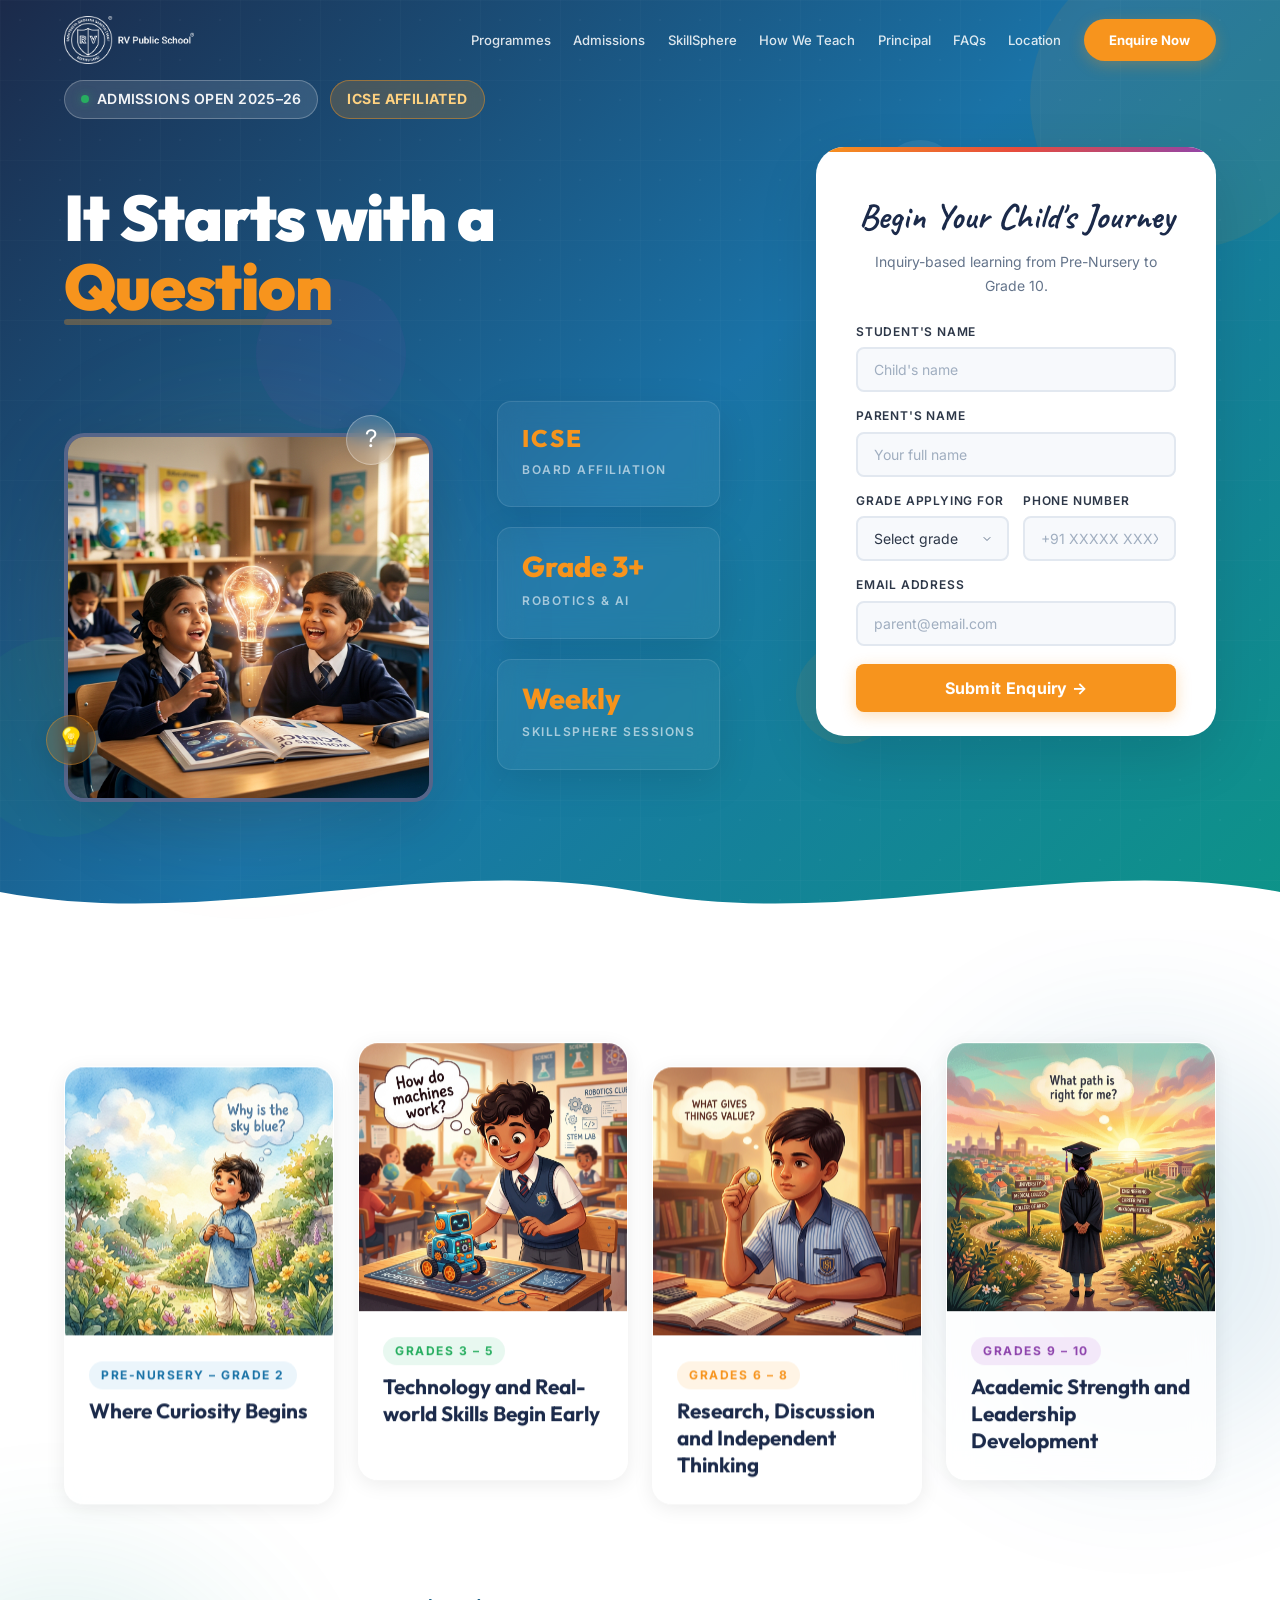
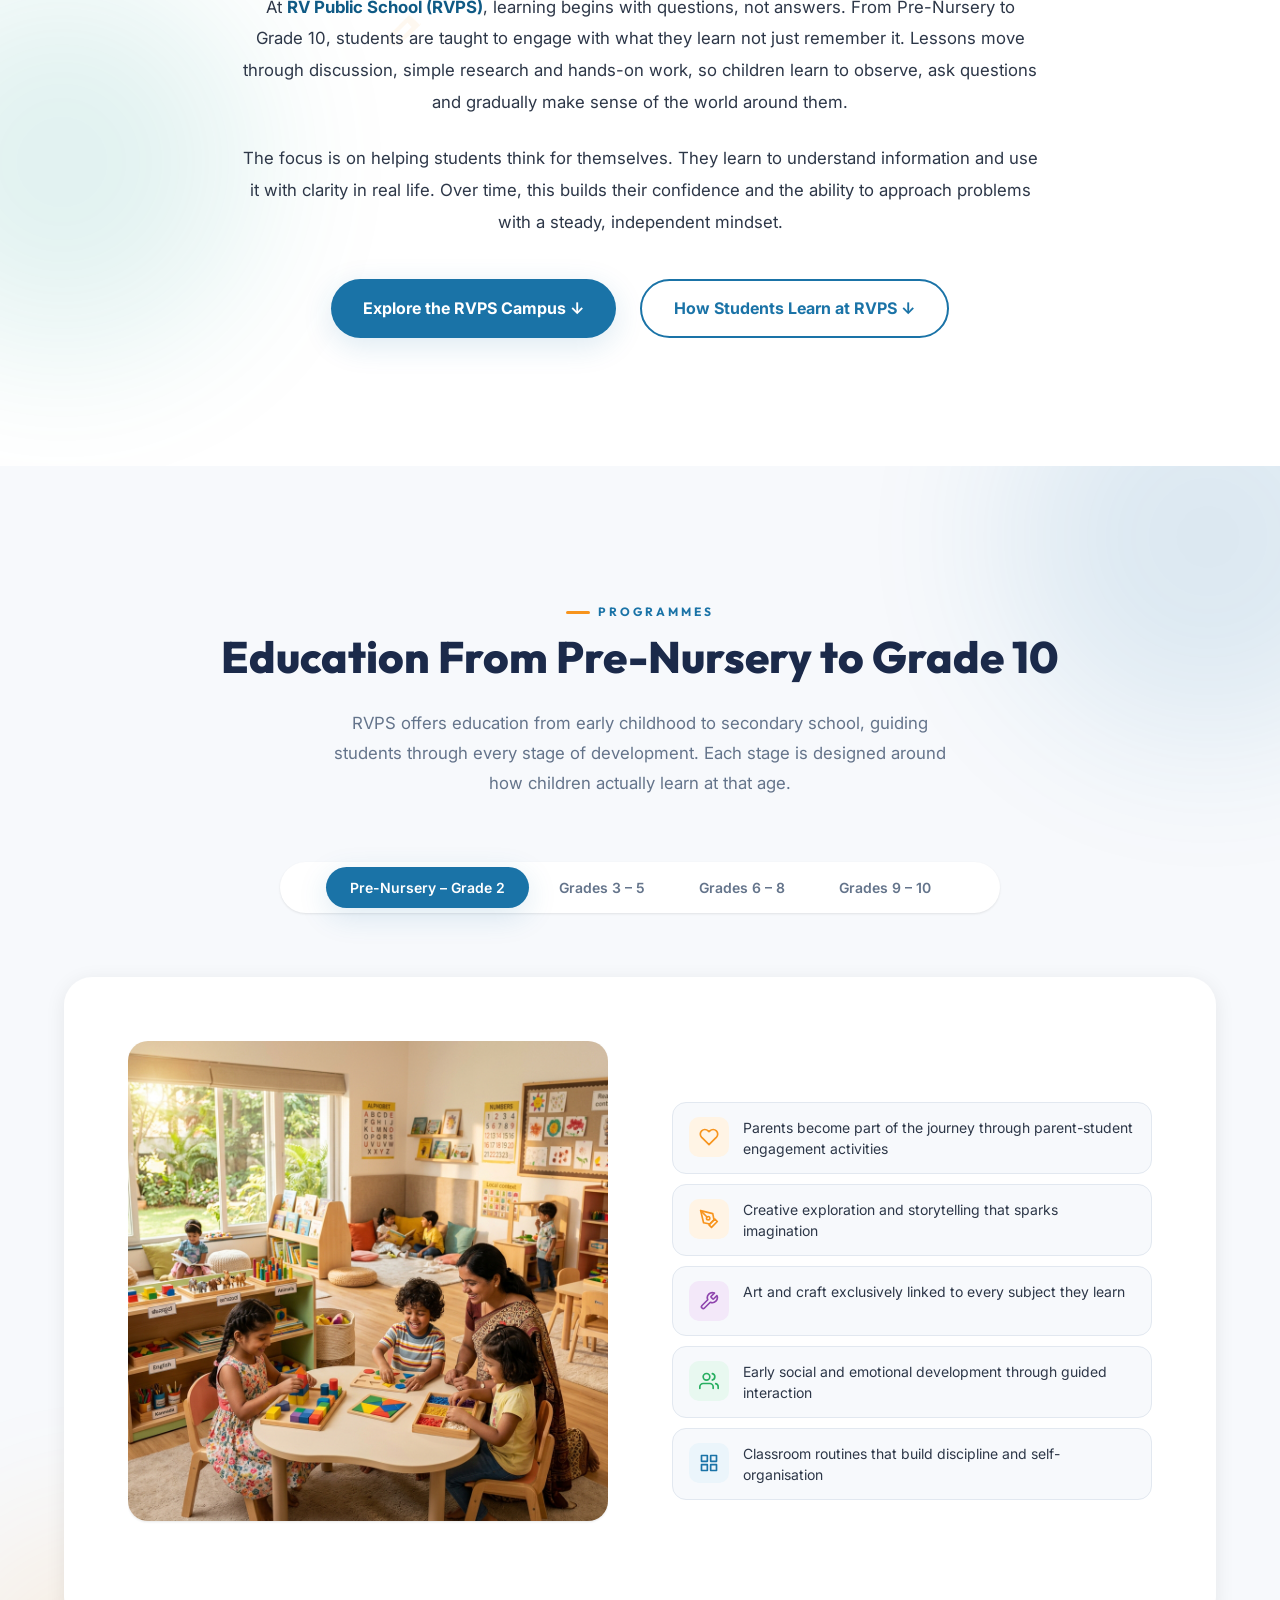
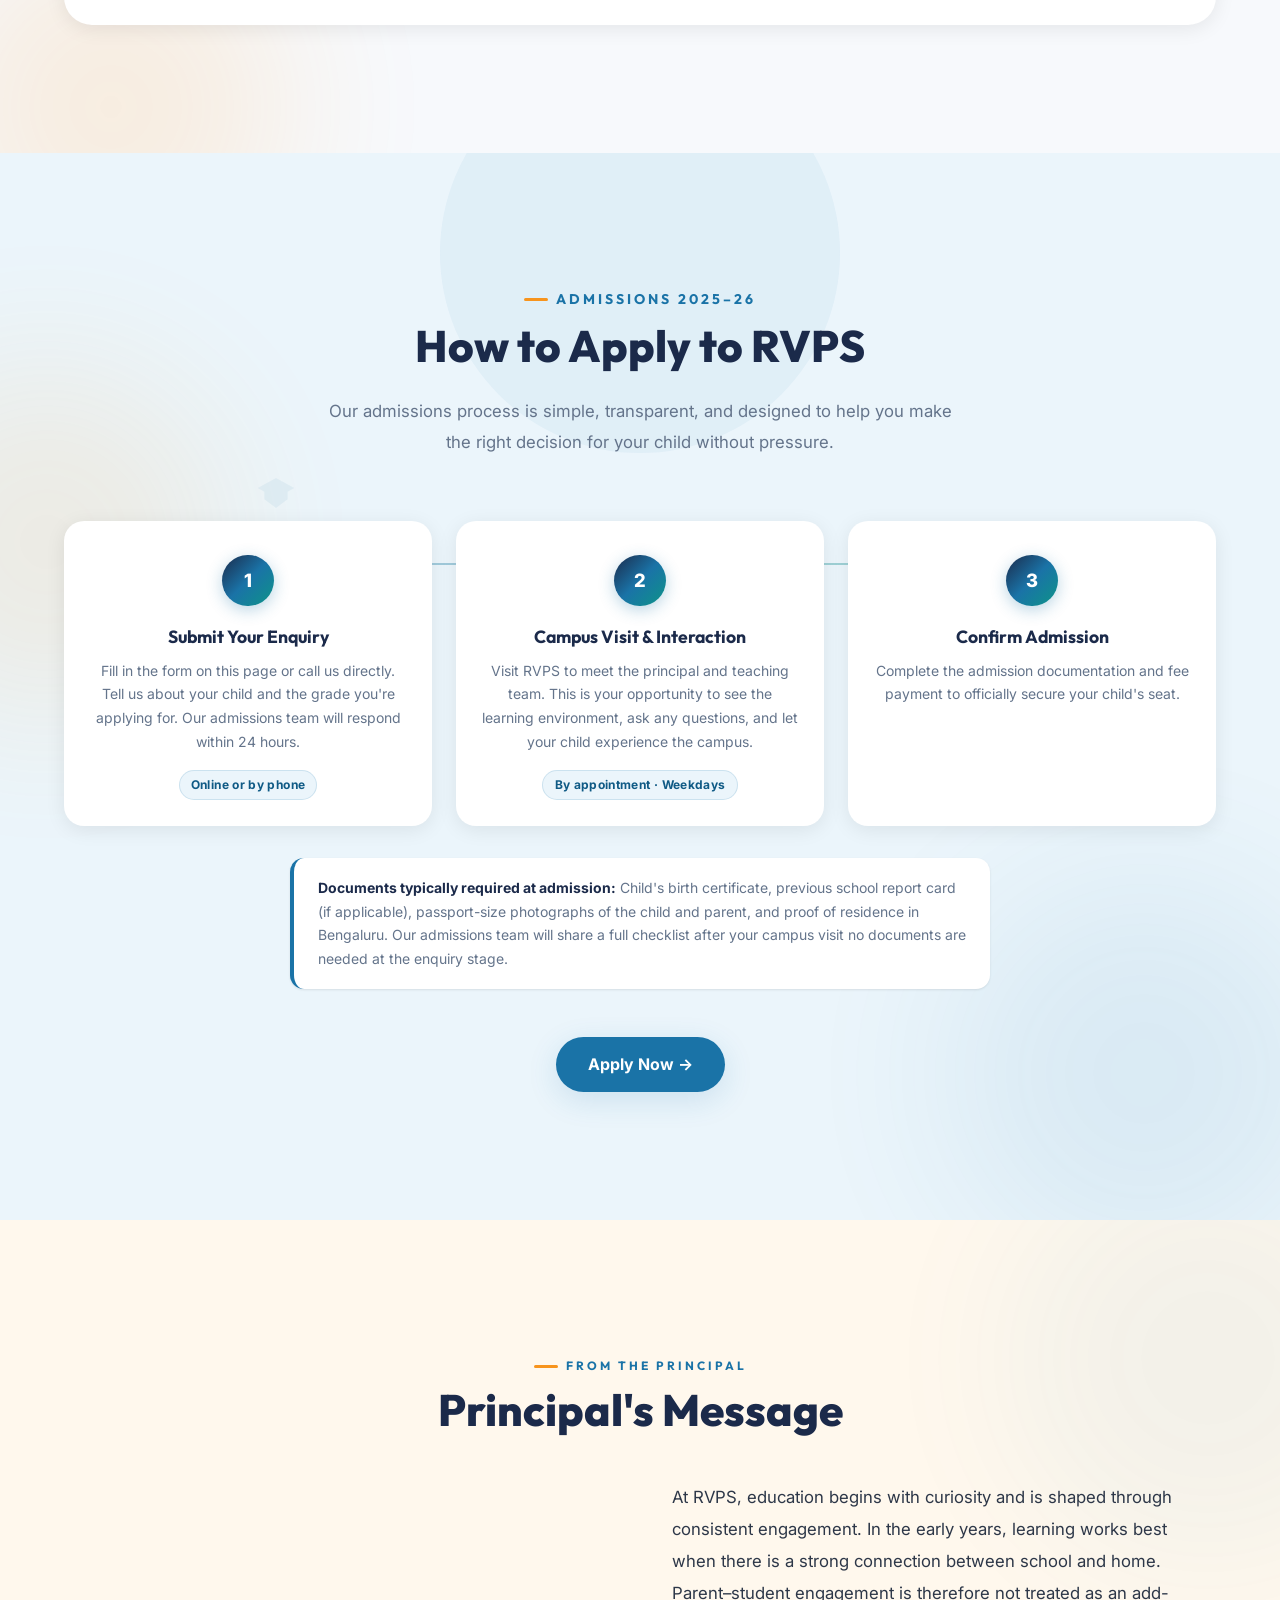
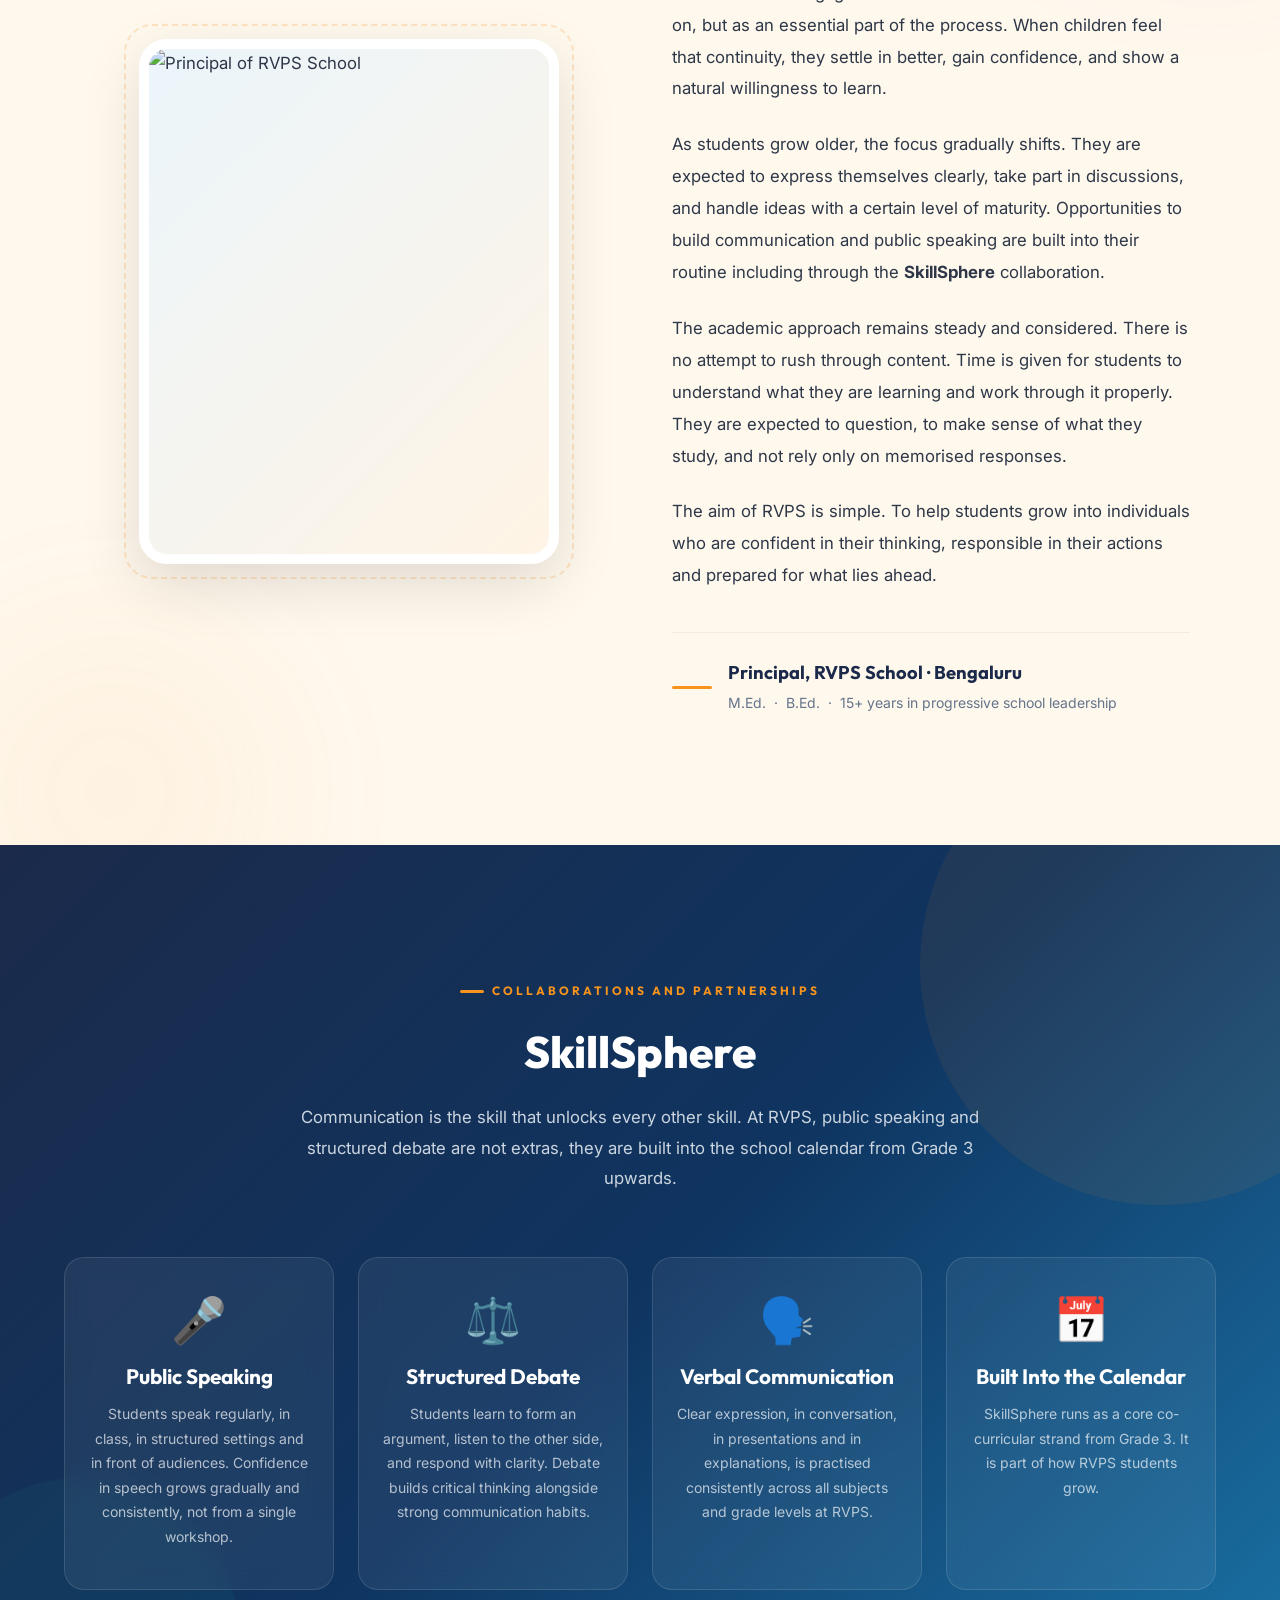
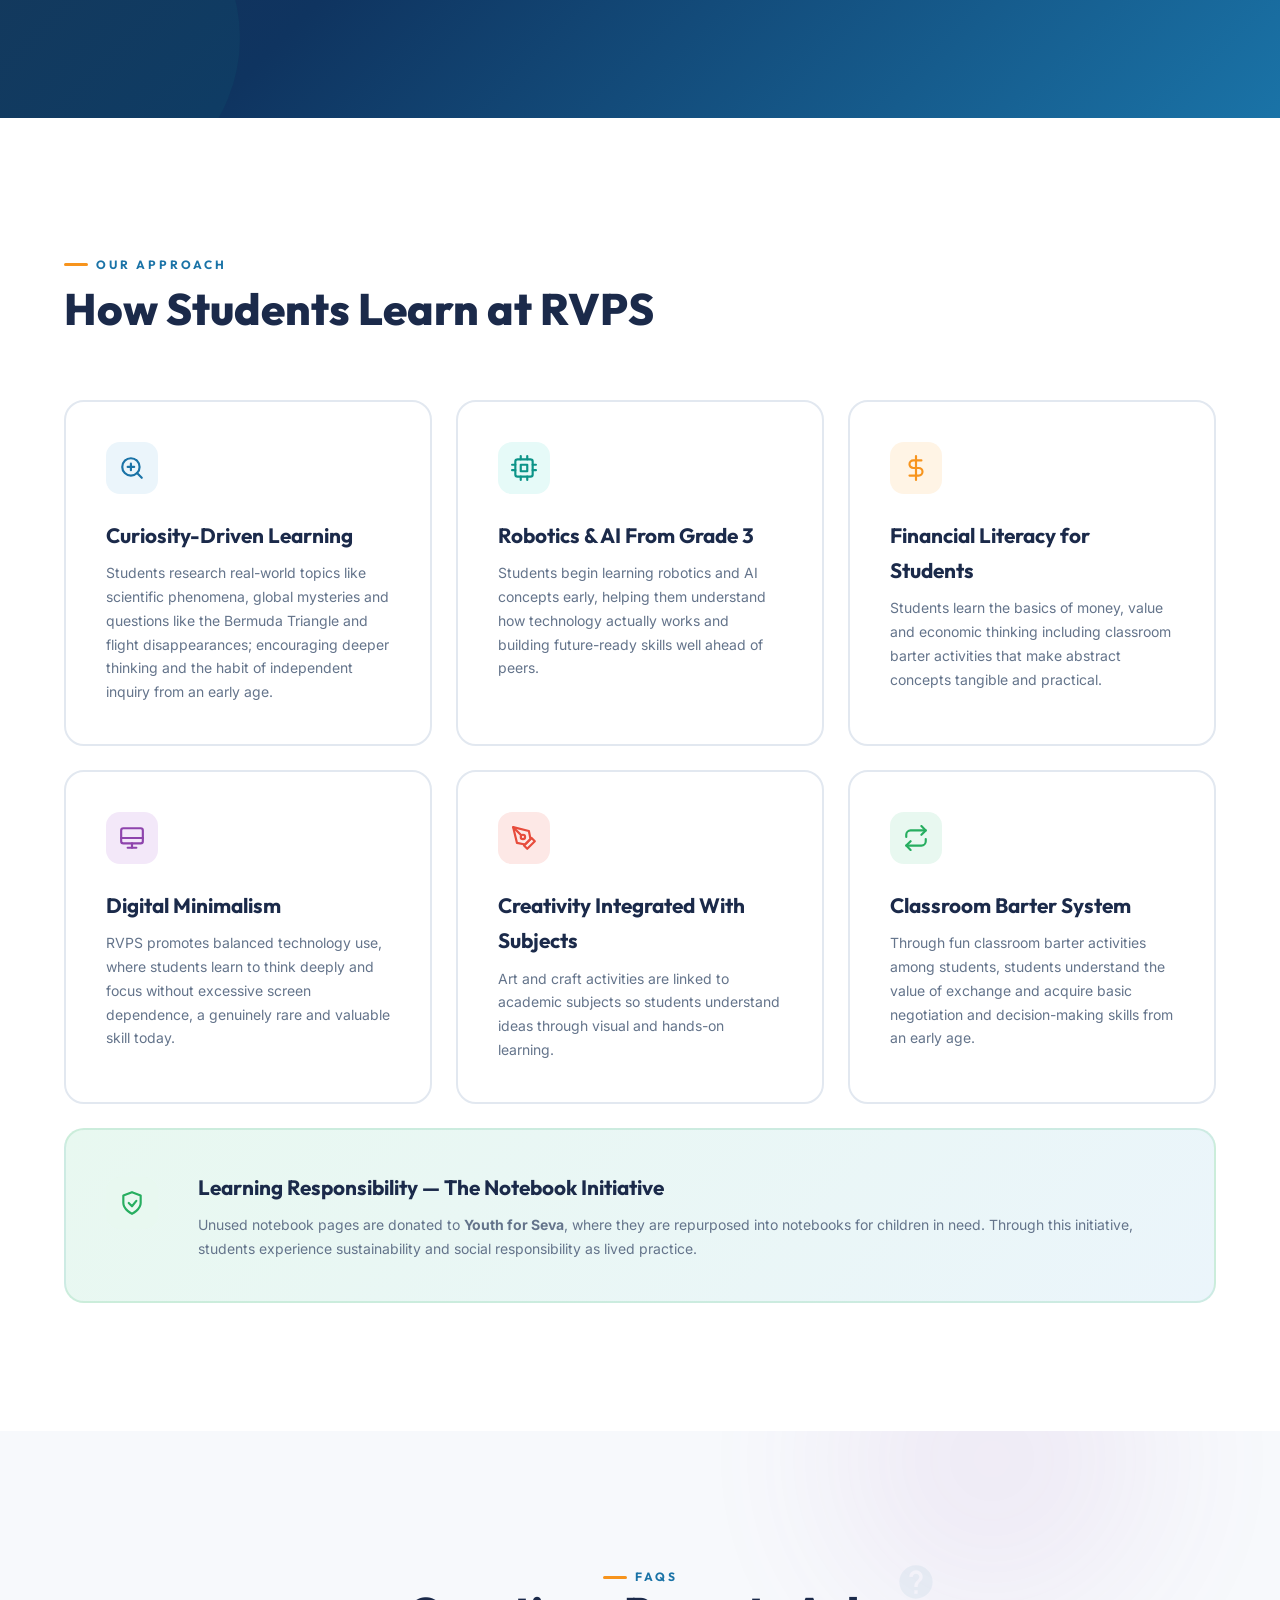
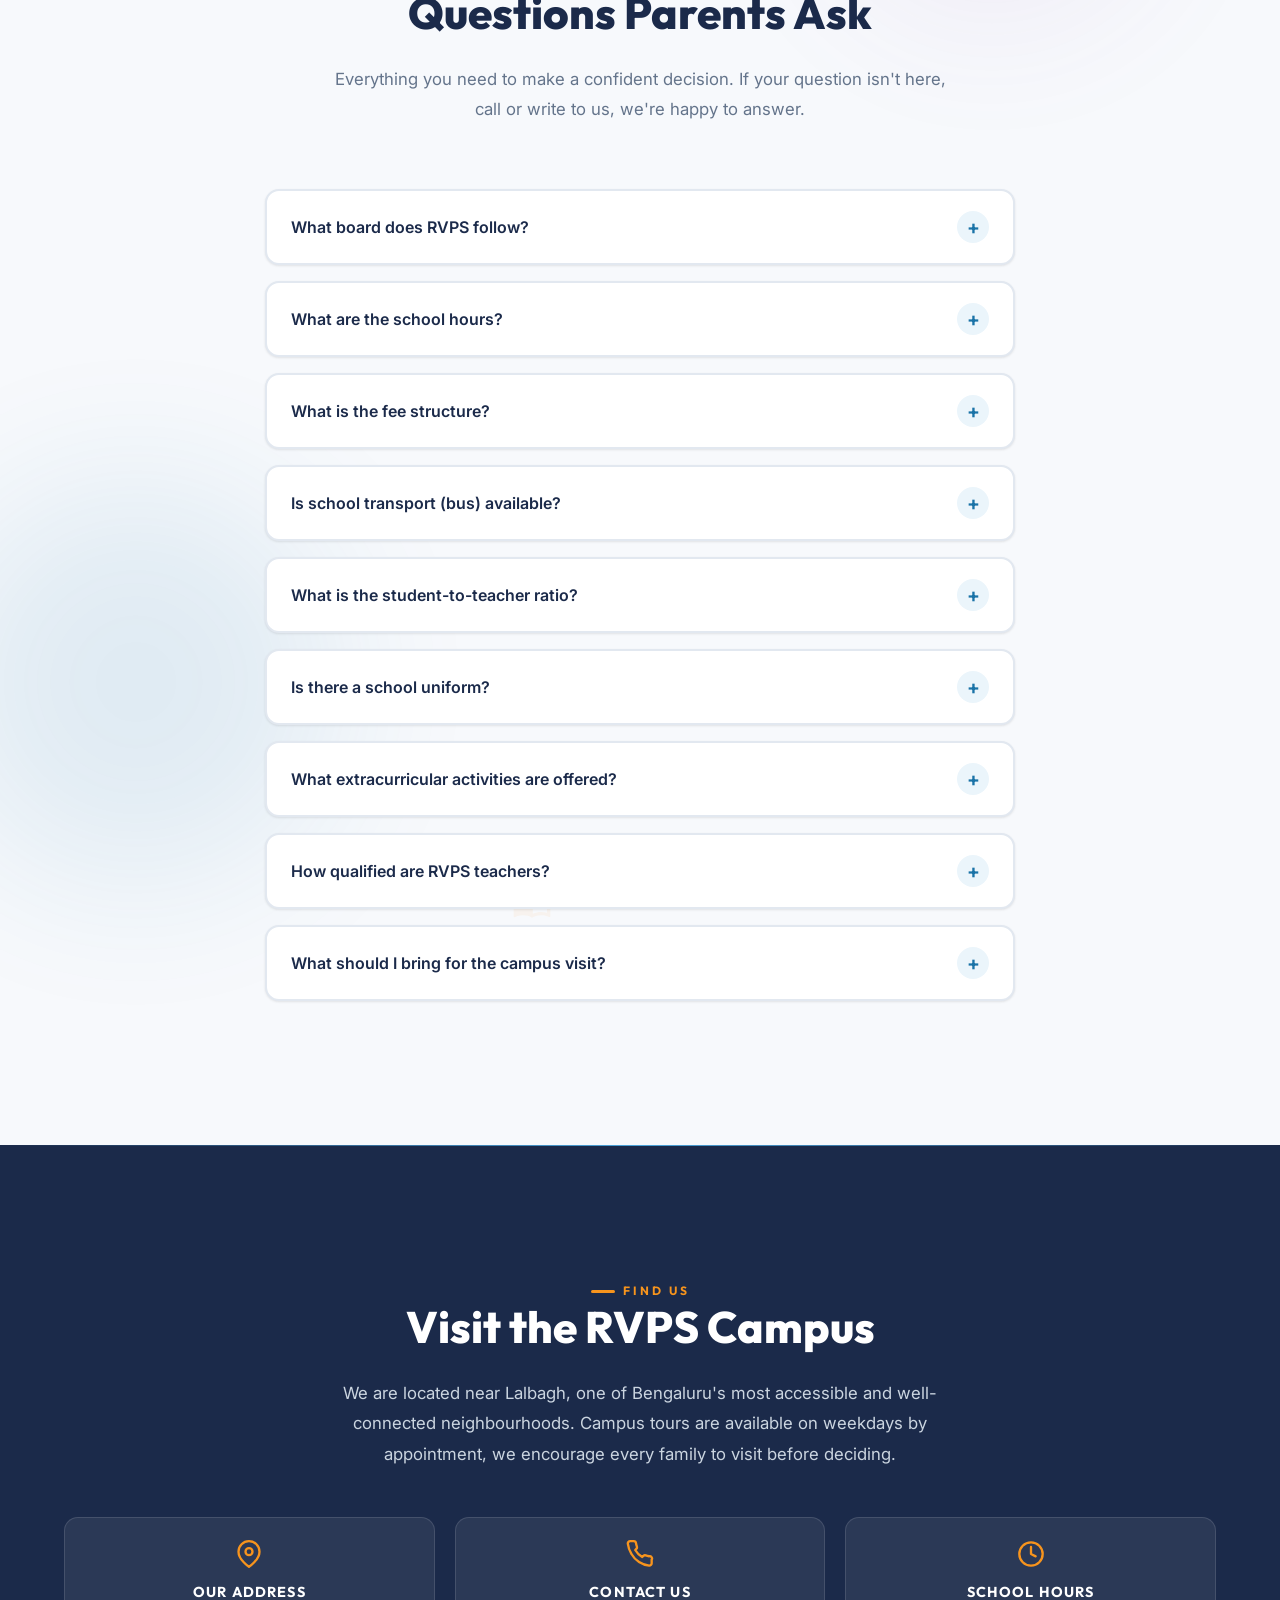
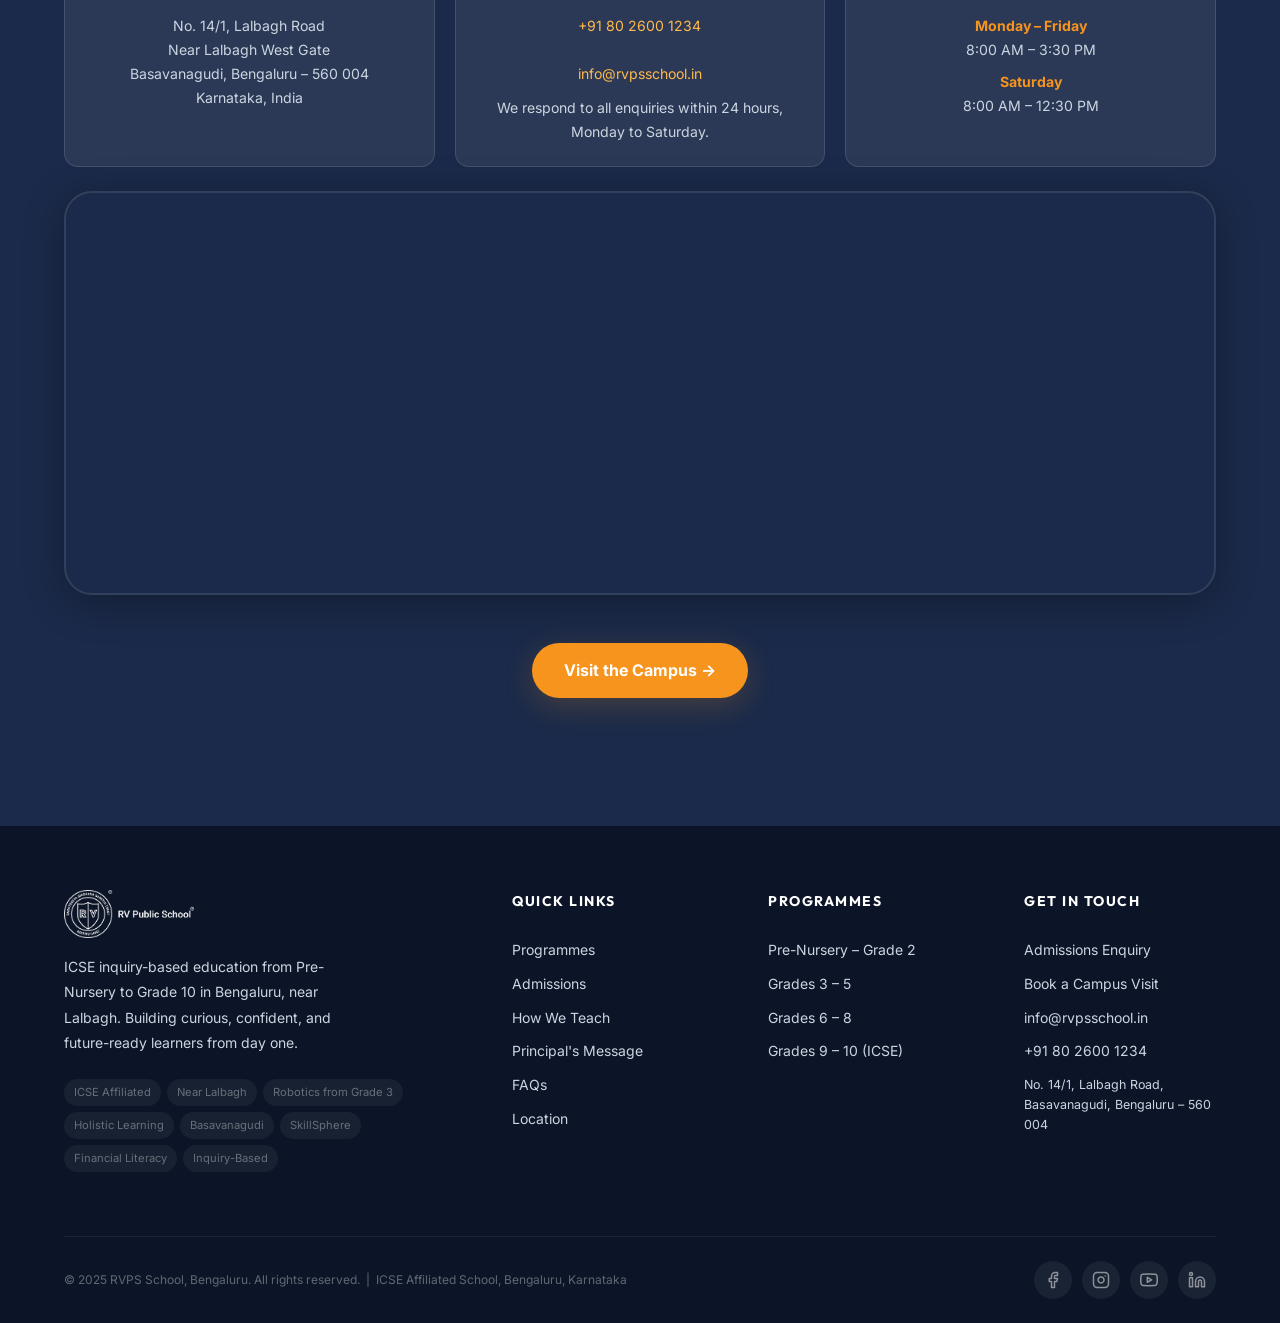
==== commit c4b4b4ef: "Add files via upload" ====
--- a/index.html
+++ b/index.html
@@ -1,966 +1,1230 @@
-<!DOCTYPE html>
-<html lang="en">
-<head>
-  <meta charset="UTF-8">
-  <meta name="viewport" content="width=device-width, initial-scale=1.0">
-
-  <!-- SEO Meta Tags -->
-  <title>RVPS School Bangalore | Curiosity-Driven Learning | Pre-Nursery to Grade 10 | Near Lalbagh</title>
-  <meta name="description" content="RVPS is a new ICSE school in Bangalore offering curiosity-driven, inquiry-based education from Pre-Nursery to Grade 10. Robotics & AI from Grade 3, financial literacy, and SkillSphere public speaking programme. Admissions open 2025–26. Near Lalbagh, Basavanagudi.">
-    <meta name="keywords" content="new school Bangalore 2025, new ICSE school Bangalore, school near Lalbagh Bangalore, school Basavanagudi Bangalore, inquiry based learning school Bangalore, curiosity driven school Bangalore, robotics school Bangalore grade 3, AI school Bangalore primary, financial literacy school Bangalore, activity based learning school Bangalore, small class size school Bangalore, holistic education school Bangalore, school near Lalbagh West Gate, public speaking school Bangalore, debate programme school Bangalore, pre nursery to grade 10 Bangalore, best new school Bangalore admissions 2025, school teaching critical thinking Bangalore, SkillSphere public speaking programme Bangalore, school near Lalbagh Botanical Garden, ICSE school Bangalore, ICSE school near Lalbagh Basavanagudi">
-  <meta name="robots" content="index, follow">
-  <meta name="author" content="RVPS School Bangalore">
-  <meta name="geo.region" content="IN-KA">
-  <meta name="geo.placename" content="Basavanagudi, Bengaluru">
-  <meta name="geo.position" content="12.95135;77.57997">
-  <meta name="ICBM" content="12.95135, 77.57997">
-
-  <!-- Open Graph -->
-  <meta property="og:title" content="RVPS School Bangalore — Where Learning Begins with Questions">
-  <meta property="og:description" content="A new ICSE school in Bangalore built from the ground up for today's learner. Robotics from Grade 3, financial literacy, SkillSphere public speaking, and inquiry-based education from Pre-Nursery to Grade 10. Admissions open 2025–26.">
-  <meta property="og:type" content="website">
-  <meta property="og:url" content="https://rvpsschool.in">
-  <meta property="og:locale" content="en_IN">
-
-  <!-- Favicon -->
-  <link rel="icon" type="image/svg+xml" href="data:image/svg+xml,<svg xmlns='http://www.w3.org/2000/svg' viewBox='0 0 100 100'><text y='.9em' font-size='90'>🎓</text></svg>">
-
-  <!-- Stylesheet -->
-  <link rel="stylesheet" href="css/styles.css">
-
-  <!-- Schema.org Structured Data -->
-  <script type="application/ld+json">
-  {
-    "@context": "https://schema.org",
-    "@type": "School",
-    "name": "RVPS School Bangalore",
-    "description": "A new ICSE school in Bangalore offering curiosity-driven, inquiry-based education from Pre-Nursery to Grade 10. Features include Robotics and AI from Grade 3, financial literacy, SkillSphere public speaking programme, classroom barter activities, and activity-based learning. Located near Lalbagh, Basavanagudi.",
-    "url": "https://rvpsschool.in",
-    "telephone": "+91-80-2600-1234",
-    "email": "info@rvpsschool.in",
-    "address": {
-      "@type": "PostalAddress",
-      "streetAddress": "No. 14/1, Lalbagh Road, Near Lalbagh West Gate",
-      "addressLocality": "Basavanagudi",
-      "addressRegion": "Karnataka",
-      "postalCode": "560004",
-      "addressCountry": "IN"
-    },
-    "educationalProgram": [
-      "Pre-Nursery", "Nursery", "LKG", "UKG",
-      "Grade 1", "Grade 2", "Grade 3", "Grade 4", "Grade 5",
-      "Grade 6", "Grade 7", "Grade 8", "Grade 9", "Grade 10"
-    ],
-    "sameAs": []
-  }
-  </script>
-</head>
-
-<body>
-
-  <!-- ============================================================
-       NAVIGATION
-       ============================================================ -->
-  <nav class="navbar" id="navbar" role="navigation" aria-label="Main navigation">
-    <div class="container">
-      <a href="#" class="nav-logo" aria-label="RVPS School Home">
-        <img src="images/logo.png" alt="RVPS Logo" class="nav-logo-img">
-      </a>
-      <div class="nav-links" id="navLinks">
-        <a href="#education">Programmes</a>
-        <a href="#apply">Admissions</a>
-        <a href="#skillsphere">SkillSphere</a>
-        <a href="#learning">How We Teach</a>
-        <a href="#principal">Principal</a>
-        <a href="#faq">FAQs</a>
-        <a href="#location">Location</a>
-        <a href="#enquiry" class="nav-cta">Enquire Now</a>
-      </div>
-      <button class="nav-toggle" id="navToggle" aria-label="Toggle navigation menu">
-        <span></span><span></span><span></span>
-      </button>
-    </div>
-  </nav>
-
-
-  <!-- ============================================================
-       SECTION 1: HERO + ENQUIRY FORM
-       ============================================================ -->
-  <header class="hero section-padding" id="enquiry">
-    <div class="hero-shapes" aria-hidden="true">
-      <div class="shape"></div>
-      <div class="shape"></div>
-      <div class="shape"></div>
-      <div class="shape"></div>
-      <div class="shape"></div>
-    </div>
-
-    <div class="hero-wave" aria-hidden="true">
-      <svg viewBox="0 0 1440 80" preserveAspectRatio="none" fill="white">
-        <path d="M0,40 C240,80 480,0 720,40 C960,80 1200,0 1440,40 L1440,80 L0,80 Z"></path>
-      </svg>
-    </div>
-
-    <div class="container hero-premium-grid">
-      
-      <!-- Content Cluster -->
-      <div class="hero-content-cluster">
-        <div class="hero-badges-row reveal">
-          <div class="hero-badge">
-            <span class="dot-pulse"></span>
-            Admissions Open 2025–26
-          </div>
-          <div class="hero-board-badge">ICSE Affiliated</div>
-        </div>
-
-        <h1 class="reveal">It Starts with a <span class="highlight">Question</span></h1>
-
-        <div class="hero-feature-cluster reveal">
-          <div class="hero-image-frame hero-image-frame--premium">
-            <div class="hero-glass-aura" aria-hidden="true"></div>
-            <div class="hero-floating-icon" style="top: -5%; right: 10%;" aria-hidden="true">?</div>
-            <div class="hero-floating-icon hero-floating-icon--alt" style="bottom: 10%; left: -5%;" aria-hidden="true">💡</div>
-            <img src="images/hero-kids-new.png" alt="Indian school kids learning with curiosity at RVPS Bangalore" class="hero-kids-image-main" loading="eager">
-            <div class="hero-image-accent-border"></div>
-            <div class="hero-particles" aria-hidden="true">
-              <span></span><span></span><span></span><span></span>
-            </div>
-          </div>
-          
-          <div class="hero-stats-grid">
-            <div class="hero-stat-item">
-              <span class="number icse-stat">ICSE</span>
-              <span class="label">Board Affiliation</span>
-            </div>
-            <div class="hero-stat-item">
-              <span class="number">Grade 3+</span>
-              <span class="label">Robotics &amp; AI</span>
-            </div>
-            <div class="hero-stat-item">
-              <span class="number">Weekly</span>
-              <span class="label">SkillSphere Sessions</span>
-            </div>
-          </div>
-        </div>
-      </div>
-
-      <!-- Action Sidebar -->
-      <div class="hero-action-sidebar">
-        <div class="enquiry-form-card reveal">
-          <div class="form-header">
-            <h3>Begin Your Child's Journey</h3>
-            <p class="form-desc">Inquiry-based learning from Pre-Nursery to Grade 10.</p>
-          </div>
-          <form id="enquiryForm" autocomplete="on">
-            <div class="form-group">
-              <label for="parentName">Parent's Name</label>
-              <input type="text" id="parentName" name="parentName" placeholder="Your full name" required>
-            </div>
-            <div class="form-group">
-              <label for="studentName">Student's Name</label>
-              <input type="text" id="studentName" name="studentName" placeholder="Child's name" required>
-            </div>
-            <div class="form-row">
-              <div class="form-group">
-                <label for="gradeSelect">Grade Applying For</label>
-                <select id="gradeSelect" name="grade" required>
-                  <option value="" disabled selected>Select grade</option>
-                  <option value="pre-nursery">Pre-Nursery</option>
-                  <option value="nursery">Nursery</option>
-                  <option value="lkg">LKG</option>
-                  <option value="ukg">UKG</option>
-                  <option value="1">Grade 1</option>
-                  <option value="2">Grade 2</option>
-                  <option value="3">Grade 3</option>
-                  <option value="4">Grade 4</option>
-                  <option value="5">Grade 5</option>
-                  <option value="6">Grade 6</option>
-                  <option value="7">Grade 7</option>
-                  <option value="8">Grade 8</option>
-                  <option value="9">Grade 9</option>
-                  <option value="10">Grade 10</option>
-                </select>
-              </div>
-              <div class="form-group">
-                <label for="phone">Phone Number</label>
-                <input type="tel" id="phone" name="phone" placeholder="+91 XXXXX XXXXX" required>
-              </div>
-            </div>
-            <div class="form-group">
-              <label for="email">Email Address</label>
-              <input type="email" id="email" name="email" placeholder="parent@email.com">
-            </div>
-
-            <button type="submit" class="btn-submit" id="submitEnquiry">Submit Enquiry →</button>
-          </form>
-        </div>
-      </div>
-    </div>
-  </header>
-
-
-  <!-- ============================================================
-       SECTION 2: STORYTELLING — THE 4 QUESTIONS
-       ============================================================ -->
-  <section class="storytelling section-padding" id="storytelling">
-    <div class="ambient-bg" aria-hidden="true">
-      <div class="blob blob--primary" style="top: 10%; right: -5%; animation-delay: -2s;"></div>
-      <div class="blob blob--teal" style="bottom: 10%; left: -10%; animation-delay: -5s;"></div>
-      <svg class="floating-symbol" style="top: 20%; left: 10%;" viewBox="0 0 24 24"><path d="M4 19.5A2.5 2.5 0 0 1 6.5 17H20V3.5A1.5 1.5 0 0 0 18.5 2H6.5A2.5 2.5 0 0 0 4 4.5v15z"/><path d="M6.5 17c-1.38 0-2.5 1.12-2.5 2.5s1.12 2.5 2.5 2.5H20v-5H6.5z"/></svg>
-      <svg class="floating-symbol floating-symbol--secondary" style="top: 60%; left: 30%; animation-delay: -10s;" viewBox="0 0 24 24"><path d="M21.7 8.01 15.99 2.3a.996.996 0 0 0-1.41 0L3.29 13.58c-.18.19-.29.44-.29.7V19c0 .55.45 1 1 1h4.72c.26 0 .52-.11.7-.29L21.7 8.01a.996.996 0 0 0 0-1.41zM7.5 18H5v-2.5l9.06-9.06 2.5 2.5L7.5 18z"/></svg>
-      <svg class="floating-symbol" style="top: 40%; left: 80%; animation-delay: -20s;" viewBox="0 0 24 24"><path d="M12 2L1 7l11 5 11-5-11-5zM2 17l10 5 10-5M2 12l10 5 10-5"/></svg>
-    </div>
-    <div class="container">
-
-      <div class="questions-grid">
-        <article class="question-card reveal">
-          <div class="question-card-img-wrapper">
-            <img src="images/hero-sky.png" alt="Young child looking up at the blue sky with wonder — curiosity-based early learning at RVPS" class="question-card-img" loading="lazy">
-          </div>
-          <div class="question-card-body">
-            <span class="question-card-age">Pre-Nursery – Grade 2</span>
-            <p class="question-card-text">"Why is the sky blue?"</p>
-          </div>
-        </article>
-
-        <article class="question-card reveal reveal-delay-1">
-          <div class="question-card-img-wrapper">
-            <img src="images/hero-robots.png" alt="Grade 3–5 student with a robot — robotics and AI education at RVPS Bangalore" class="question-card-img" loading="lazy">
-          </div>
-          <div class="question-card-body">
-            <span class="question-card-age">Grades 3 – 5</span>
-            <p class="question-card-text">"How do machines work?"</p>
-          </div>
-        </article>
-
-        <article class="question-card reveal reveal-delay-2">
-          <div class="question-card-img-wrapper">
-            <img src="images/hero-coin.png" alt="Middle school student with a coin — financial literacy education at RVPS" class="question-card-img" loading="lazy">
-          </div>
-          <div class="question-card-body">
-            <span class="question-card-age">Grades 6 – 8</span>
-            <p class="question-card-text">"What gives things value?"</p>
-          </div>
-        </article>
-
-        <article class="question-card reveal reveal-delay-3">
-          <div class="question-card-img-wrapper">
-            <img src="images/hero-graduation.png" alt="Student looking towards a bright future — RVPS Grade 9 and 10 leadership programme" class="question-card-img" loading="lazy">
-          </div>
-          <div class="question-card-body">
-            <span class="question-card-age">Grades 9 – 10</span>
-            <p class="question-card-text">"What path is right for me?"</p>
-          </div>
-        </article>
-      </div>
-
-      <div class="story-content reveal">
-        <p>
-          At <strong>RVPS School in Bengaluru</strong>, learning begins with questions, not answers.
-          From Pre-Nursery to Grade 10, students are taught to engage with what they learn not just remember it.
-          Lessons move through discussion, simple research and hands-on work, so children learn to observe, ask questions
-          and gradually make sense of the world around them.
-        </p>
-        <p>
-          The focus is on helping students think for themselves. They learn to understand information and use it with
-          clarity in real life. Over time, this builds their confidence and the ability to approach problems with a
-          steady, independent mindset.
-        </p>
-        <div class="cta-group">
-          <a href="#education" class="btn-primary">Explore the RVPS Campus ↓</a>
-          <a href="#learning" class="btn-secondary">How Students Learn at RVPS ↓</a>
-        </div>
-      </div>
-
-    </div>
-  </section>
-
-
-
-
-
-
-
-
-  <!-- ============================================================
-       SECTION 3: EDUCATION TABS
-       ============================================================ -->
-  <section class="education section-padding" id="education">
-    <div class="ambient-bg" aria-hidden="true">
-      <div class="blob blob--primary" style="top: -10%; right: -10%;"></div>
-      <div class="blob blob--secondary" style="bottom: -10%; left: -5%; animation-delay: -3s;"></div>
-    </div>
-    <div class="container">
-
-      <span class="section-label reveal">Programmes</span>
-      <h2 class="section-title reveal">Education From Pre-Nursery to Grade 10</h2>
-      <p class="section-subtitle reveal">
-        RVPS offers education from early childhood to secondary school, guiding students through every stage of development.
-        Each stage is designed around how children actually learn at that age.
-      </p>
-
-      <div class="tabs-nav reveal" role="tablist" aria-label="Education programme tabs">
-        <button class="tab-btn active" data-tab="tab-1" role="tab" aria-selected="true" aria-controls="tab-1" id="tabBtn1">Pre-Nursery – Grade 2</button>
-        <button class="tab-btn" data-tab="tab-2" role="tab" aria-selected="false" aria-controls="tab-2" id="tabBtn2">Grades 3 – 5</button>
-        <button class="tab-btn" data-tab="tab-3" role="tab" aria-selected="false" aria-controls="tab-3" id="tabBtn3">Grades 6 – 8</button>
-        <button class="tab-btn" data-tab="tab-4" role="tab" aria-selected="false" aria-controls="tab-4" id="tabBtn4">Grades 9 – 10</button>
-      </div>
-
-      <div class="tabs-content">
-
-        <div class="tab-panel active" id="tab-1" role="tabpanel" aria-labelledby="tabBtn1">
-          <div class="tab-panel-inner">
-            <div class="tab-text">
-              <div class="question-card-img-wrapper">
-                <img src="images/hero-sky.png" alt="Young child looking up with wonder — curiosity-based early learning at RVPS" class="tab-grade-img" loading="lazy">
-              </div>
-              <h3>Where Curiosity Begins</h3>
-              <p>
-                In the early years, children learn by exploring everything around them through activity-based learning.
-                Parents become a part of this beautiful journey through parent–student engagement activities,
-                helping build confidence and connection right from the very start.
-              </p>
-            </div>
-            <div class="tab-features">
-              <div class="tab-feature-item">
-                <div class="icon-box icon-box--orange"><svg viewBox="0 0 24 24" fill="none" stroke="currentColor" stroke-width="2" stroke-linecap="round" stroke-linejoin="round"><path d="M12 19l7-7 3 3-7 7-3-3z"/><path d="M18 13l-1.5-7.5L2 2l3.5 14.5L13 18l5-5z"/><path d="M2 2l7.586 7.586"/><circle cx="11" cy="11" r="2"/></svg></div>
-                <span>Creative exploration and storytelling that sparks imagination</span>
-              </div>
-              <div class="tab-feature-item">
-                <div class="icon-box icon-box--purple"><svg viewBox="0 0 24 24" fill="none" stroke="currentColor" stroke-width="2" stroke-linecap="round" stroke-linejoin="round"><path d="M14.7 6.3a1 1 0 0 0 0 1.4l1.6 1.6a1 1 0 0 0 1.4 0l3.77-3.77a6 6 0 0 1-7.94 7.94l-6.91 6.91a2.12 2.12 0 0 1-3-3l6.91-6.91a6 6 0 0 1 7.94-7.94l-3.76 3.76z"/></svg></div>
-                <span>Art and craft exclusively linked to every subject they learn</span>
-              </div>
-              <div class="tab-feature-item">
-                <div class="icon-box icon-box--green"><svg viewBox="0 0 24 24" fill="none" stroke="currentColor" stroke-width="2" stroke-linecap="round" stroke-linejoin="round"><path d="M17 21v-2a4 4 0 0 0-4-4H5a4 4 0 0 0-4 4v2"/><circle cx="9" cy="7" r="4"/><path d="M23 21v-2a4 4 0 0 0-3-3.87"/><path d="M16 3.13a4 4 0 0 1 0 7.75"/></svg></div>
-                <span>Early social and emotional development through guided interaction</span>
-              </div>
-              <div class="tab-feature-item">
-                <div class="icon-box icon-box--blue"><svg viewBox="0 0 24 24" fill="none" stroke="currentColor" stroke-width="2" stroke-linecap="round" stroke-linejoin="round"><rect x="3" y="3" width="7" height="7"/><rect x="14" y="3" width="7" height="7"/><rect x="14" y="14" width="7" height="7"/><rect x="3" y="14" width="7" height="7"/></svg></div>
-                <span>Classroom routines that build discipline and self-organisation</span>
-              </div>
-            </div>
-          </div>
-        </div>
-
-        <div class="tab-panel" id="tab-2" role="tabpanel" aria-labelledby="tabBtn2">
-          <div class="tab-panel-inner">
-            <div class="tab-text">
-              <div class="question-card-img-wrapper">
-                <img src="images/hero-robots.png" alt="Grade 3–5 student with a robot — robotics and AI education at RVPS Bangalore" class="tab-grade-img" loading="lazy">
-              </div>
-              <h3>Technology and Real-World Skills Begin Early</h3>
-              <p>
-                Students begin exploring technology and practical life concepts.
-                RVPS introduces robotics education at an early stage to ensure early brain development
-                and relevancy to the changing world.
-              </p>
-            </div>
-            <div class="tab-features">
-              <div class="tab-feature-item">
-                <div class="icon-box icon-box--teal"><svg viewBox="0 0 24 24" fill="none" stroke="currentColor" stroke-width="2" stroke-linecap="round" stroke-linejoin="round"><rect x="4" y="4" width="16" height="16" rx="2" ry="2"/><rect x="9" y="9" width="6" height="6"/><line x1="9" y1="1" x2="9" y2="4"/><line x1="15" y1="1" x2="15" y2="4"/><line x1="9" y1="20" x2="9" y2="23"/><line x1="15" y1="20" x2="15" y2="23"/><line x1="20" y1="9" x2="23" y2="9"/><line x1="20" y1="14" x2="23" y2="14"/><line x1="1" y1="9" x2="4" y2="9"/><line x1="1" y1="14" x2="4" y2="14"/></svg></div>
-                <span>AI and robotics introduced from Grade 3, building future-ready skills early</span>
-              </div>
-              <div class="tab-feature-item">
-                <div class="icon-box icon-box--orange"><svg viewBox="0 0 24 24" fill="none" stroke="currentColor" stroke-width="2" stroke-linecap="round" stroke-linejoin="round"><line x1="12" y1="1" x2="12" y2="23"/><path d="M17 5H9.5a3.5 3.5 0 0 0 0 7h5a3.5 3.5 0 0 1 0 7H6"/></svg></div>
-                <span>Early financial literacy lessons: money, value and everyday economics</span>
-              </div>
-              <div class="tab-feature-item">
-                <div class="icon-box icon-box--green"><svg viewBox="0 0 24 24" fill="none" stroke="currentColor" stroke-width="2" stroke-linecap="round" stroke-linejoin="round"><polyline points="17 1 21 5 17 9"/><path d="M3 11V9a4 4 0 0 1 4-4h14"/><polyline points="7 23 3 19 7 15"/><path d="M21 13v2a4 4 0 0 1-4 4H3"/></svg></div>
-                <span>Classroom barter activities to understand value and exchange</span>
-              </div>
-              <div class="tab-feature-item">
-                <div class="icon-box icon-box--purple"><svg viewBox="0 0 24 24" fill="none" stroke="currentColor" stroke-width="2" stroke-linecap="round" stroke-linejoin="round"><circle cx="12" cy="12" r="10"/><line x1="12" y1="16" x2="12" y2="12"/><line x1="12" y1="8" x2="12.01" y2="8"/></svg></div>
-                <span>Curiosity-driven projects that deepen understanding through inquiry</span>
-              </div>
-            </div>
-          </div>
-        </div>
-
-        <div class="tab-panel" id="tab-3" role="tabpanel" aria-labelledby="tabBtn3">
-          <div class="tab-panel-inner">
-            <div class="tab-text">
-              <div class="question-card-img-wrapper">
-                <img src="images/hero-coin.png" alt="Middle school student with a coin — financial literacy education at RVPS" class="tab-grade-img" loading="lazy">
-              </div>
-              <h3>Research, Discussion and Independent Thinking</h3>
-              <p>
-                Middle school students begin analysing ideas more deeply.
-                Students begin developing strong analytical and communication skills
-                through research, structured discussion, and technology-supported learning.
-              </p>
-            </div>
-            <div class="tab-features">
-              <div class="tab-feature-item">
-                <div class="icon-box icon-box--blue"><svg viewBox="0 0 24 24" fill="none" stroke="currentColor" stroke-width="2" stroke-linecap="round" stroke-linejoin="round"><circle cx="11" cy="11" r="8"/><line x1="21" y1="21" x2="16.65" y2="16.65"/></svg></div>
-                <span>Research-based assignments and projects that build analytical thinking</span>
-              </div>
-              <div class="tab-feature-item">
-                <div class="icon-box icon-box--green"><svg viewBox="0 0 24 24" fill="none" stroke="currentColor" stroke-width="2" stroke-linecap="round" stroke-linejoin="round"><circle cx="12" cy="12" r="10"/><line x1="2" y1="12" x2="22" y2="12"/><path d="M12 2a15.3 15.3 0 0 1 4 10 15.3 15.3 0 0 1-4 10 15.3 15.3 0 0 1-4-10 15.3 15.3 0 0 1 4-10z"/></svg></div>
-                <span>Classroom discussions on scientific, historical and global topics</span>
-              </div>
-              <div class="tab-feature-item">
-                <div class="icon-box icon-box--teal"><svg viewBox="0 0 24 24" fill="none" stroke="currentColor" stroke-width="2" stroke-linecap="round" stroke-linejoin="round"><rect x="2" y="3" width="20" height="14" rx="2" ry="2"/><line x1="8" y1="21" x2="16" y2="21"/><line x1="12" y1="17" x2="12" y2="21"/></svg></div>
-                <span>Technology-supported learning with modern tools and resources</span>
-              </div>
-              <div class="tab-feature-item">
-                <div class="icon-box icon-box--orange"><svg viewBox="0 0 24 24" fill="none" stroke="currentColor" stroke-width="2" stroke-linecap="round" stroke-linejoin="round"><path d="M12 19l7-7 3 3-7 7-3-3z"/><path d="M18 13l-1.5-7.5L2 2l3.5 14.5L13 18l5-5z"/><path d="M2 2l7.586 7.586"/><circle cx="11" cy="11" r="2"/></svg></div>
-                <span>Subject-linked art and creative exploration across all disciplines</span>
-              </div>
-            </div>
-          </div>
-        </div>
-
-        <div class="tab-panel" id="tab-4" role="tabpanel" aria-labelledby="tabBtn4">
-          <div class="tab-panel-inner">
-            <div class="tab-text">
-              <div class="question-card-img-wrapper">
-                <img src="images/hero-graduation.png" alt="Student looking towards a bright future — RVPS Grade 9 and 10 leadership programme" class="tab-grade-img" loading="lazy">
-              </div>
-              <h3>Academic Strength and Leadership Development</h3>
-              <p>
-                Senior students strengthen academic knowledge while developing independence and leadership.
-                The programme balances ICSE board exam preparation with meaningful opportunities
-                for personal growth and responsibility.
-              </p>
-            </div>
-            <div class="tab-features">
-              <div class="tab-feature-item">
-                <div class="icon-box icon-box--blue"><svg viewBox="0 0 24 24" fill="none" stroke="currentColor" stroke-width="2" stroke-linecap="round" stroke-linejoin="round"><line x1="18" y1="20" x2="18" y2="10"/><line x1="12" y1="20" x2="12" y2="4"/><line x1="6" y1="20" x2="6" y2="14"/></svg></div>
-                <span>Research assignments and presentations that build academic confidence</span>
-              </div>
-              <div class="tab-feature-item">
-                <div class="icon-box icon-box--red"><svg viewBox="0 0 24 24" fill="none" stroke="currentColor" stroke-width="2" stroke-linecap="round" stroke-linejoin="round"><circle cx="12" cy="12" r="10"/><polyline points="12 6 12 12 16 14"/></svg></div>
-                <span>Comprehensive ICSE board exam preparation with structured support</span>
-              </div>
-              <div class="tab-feature-item">
-                <div class="icon-box icon-box--teal"><svg viewBox="0 0 24 24" fill="none" stroke="currentColor" stroke-width="2" stroke-linecap="round" stroke-linejoin="round"><rect x="2" y="3" width="20" height="14" rx="2" ry="2"/><line x1="8" y1="21" x2="16" y2="21"/><line x1="12" y1="17" x2="12" y2="21"/></svg></div>
-                <span>Technology-supported learning integrated across all ICSE subjects</span>
-              </div>
-              <div class="tab-feature-item">
-                <div class="icon-box icon-box--orange"><svg viewBox="0 0 24 24" fill="none" stroke="currentColor" stroke-width="2" stroke-linecap="round" stroke-linejoin="round"><path d="M6 9H4.5a2.5 2.5 0 0 1 0-5C7 4 9 7 12 7s5-3 7.5-3a2.5 2.5 0 0 1 0 5H18"/><path d="M18 15h1.5a2.5 2.5 0 0 0 0-5H18"/><path d="M6 15H4.5a2.5 2.5 0 0 1 0-5H6"/><line x1="6" y1="9" x2="6" y2="21"/><line x1="18" y1="9" x2="18" y2="21"/><line x1="6" y1="21" x2="18" y2="21"/><line x1="6" y1="15" x2="18" y2="15"/></svg></div>
-                <span>Opportunities to develop leadership, responsibility, and initiative</span>
-              </div>
-            </div>
-          </div>
-        </div>
-
-      </div>
-    </div>
-  </section>
-
-
-  <!-- ============================================================
-       HOW TO APPLY SECTION (NEW)
-       ============================================================ -->
-  <section class="apply section-padding" id="apply">
-    <div class="ambient-bg" aria-hidden="true">
-      <div class="blob blob--secondary" style="top: 20%; left: -10%; opacity: 0.1;"></div>
-      <div class="blob blob--primary" style="bottom: -5%; right: -5%; opacity: 0.08;"></div>
-      <svg class="floating-symbol" style="top: 30%; left: 20%;" viewBox="0 0 24 24"><path d="M12 3L1 9l4 2.18v4.58L12 21l7-5.24V11.18L23 9l-11-6z"/></svg>
-      <svg class="floating-symbol floating-symbol--secondary" style="top: 70%; left: 60%; animation-delay: -15s;" viewBox="0 0 24 24"><path d="M12 2C6.48 2 2 6.48 2 12s4.48 10 10 10 10-4.48 10-10S17.52 2 12 2zm1 15h-2v-2h2v2zm0-4h-2V7h2v6z"/></svg>
-    </div>
-    <div class="container">
-
-      <span class="section-label reveal" style="font-size: var(--fs-small);">Admissions 2025–26</span>
-      <h2 class="section-title reveal">How to Apply to RVPS</h2>
-      <p class="section-subtitle reveal">
-        Our admissions process is simple, transparent, and designed to help you make
-        the right decision for your child without pressure.
-      </p>
-
-      <div class="apply-steps">
-
-        <div class="apply-step reveal">
-          <div class="apply-step-number">1</div>
-          <h3>Submit Your Enquiry</h3>
-          <p>Fill in the form on this page or call us directly. Tell us about your child and the grade you're applying for. Our admissions team will respond within 24 hours.</p>
-          <span class="apply-step-badge">Online or by phone</span>
-        </div>
-
-        <div class="apply-step reveal reveal-delay-1">
-          <div class="apply-step-number">2</div>
-          <h3>Campus Visit &amp; Interaction</h3>
-          <p>Visit RVPS to meet the principal and teaching team. This is your opportunity to see the learning environment, ask any questions, and let your child experience the campus.</p>
-          <span class="apply-step-badge">By appointment · Weekdays</span>
-        </div>
-
-        <div class="apply-step reveal reveal-delay-2">
-          <div class="apply-step-number">3</div>
-          <h3>Confirm Admission</h3>
-          <p>Complete the admission documentation and fee payment to officially secure your child's seat.</p>
-        </div>
-
-      </div>
-
-      <div class="apply-note reveal">
-        <strong>Documents typically required at admission:</strong> Child's birth certificate, previous school report card (if applicable), passport-size photographs of the child and parent, and proof of residence in Bangalore. Our admissions team will share a full checklist after your campus visit no documents are needed at the enquiry stage.
-      </div>
-
-    </div>
-  </section>
-
-
-  <!-- ============================================================
-       SECTION 4: PRINCIPAL'S MESSAGE
-       ============================================================ -->
-  <section class="principal section-padding" id="principal">
-    <div class="ambient-bg" aria-hidden="true">
-      <div class="blob blob--primary" style="top: -5%; right: -10%; opacity: 0.05;"></div>
-      <div class="blob blob--secondary" style="bottom: -10%; left: -5%; opacity: 0.05;"></div>
-    </div>
-    <div class="container">
-      <div class="principal-inner reveal">
-
-        <span class="section-label">From the Principal</span>
-        <h2 class="section-title">Principal's Message</h2>
-
-        <div class="principal-quote-mark" aria-hidden="true">"</div>
-
-        <blockquote>
-          <p>
-            At RVPS, education begins with curiosity and is shaped through consistent engagement.
-            In the early years, learning works best when there is a strong connection between school and home.
-            Parent–student engagement is therefore not treated as an add-on, but as an essential part of the process.
-            When children feel that continuity, they settle in better, gain confidence, and show a natural willingness to learn.
-          </p>
-          <p>
-            As students grow older, the focus gradually shifts. They are expected to express themselves clearly,
-            take part in discussions, and handle ideas with a certain level of maturity. Opportunities to build
-            communication and public speaking are built into their routine including through
-            the <strong>SkillSphere</strong> collaboration.
-          </p>
-          <p>
-            The academic approach remains steady and considered. There is no attempt to rush through content.
-            Time is given for students to understand what they are learning and work through it properly.
-            They are expected to question, to make sense of what they study, and not rely only on memorised responses.
-          </p>
-          <p>
-            The aim of RVPS is simple. To help students grow into individuals who are confident in their thinking,
-            responsible in their actions and prepared for what lies ahead.
-          </p>
-        </blockquote>
-
-        <div class="principal-info">
-          <span class="line"></span>
-          <div>
-            <span class="name">Principal, RVPS School · Bengaluru</span><br>
-            <span class="title">M.Ed. &nbsp;·&nbsp; B.Ed. &nbsp;·&nbsp; 15+ years in progressive school leadership</span>
-          </div>
-          <span class="line"></span>
-        </div>
-
-      </div>
-    </div>
-  </section>
-
-
-  <!-- ============================================================
-       SKILLSPHERE — PUBLIC SPEAKING & SKILL DEVELOPMENT
-       ============================================================ -->
-  <section class="skillsphere section-padding" id="skillsphere">
-    <div class="container">
-
-      <span class="section-label section-label--light reveal">Collaborations and Partnerships</span>
-      <h2 class="section-title section-title--light reveal">SkillSphere</h2>
-      <p class="section-subtitle section-subtitle--light reveal">
-        Communication is the skill that unlocks every other skill. At RVPS, public speaking and
-        structured debate are not extras, they are built into the school calendar from Grade 3 upwards.
-      </p>
-
-      <div class="skillsphere-grid">
-
-        <div class="skillsphere-feature reveal">
-          <div class="skillsphere-icon">🎤</div>
-          <h3>Public Speaking</h3>
-          <p>Students speak regularly, in class, in structured settings and in front of audiences. Confidence in speech grows gradually and consistently, not from a single workshop.</p>
-        </div>
-
-        <div class="skillsphere-feature reveal reveal-delay-1">
-          <div class="skillsphere-icon">⚖️</div>
-          <h3>Structured Debate</h3>
-          <p>Students learn to form an argument, listen to the other side, and respond with clarity. Debate builds critical thinking alongside strong communication habits.</p>
-        </div>
-
-        <div class="skillsphere-feature reveal reveal-delay-2">
-          <div class="skillsphere-icon">🗣️</div>
-          <h3>Verbal Communication</h3>
-          <p>Clear expression, in conversation, in presentations and in explanations, is practised consistently across all subjects and grade levels at RVPS.</p>
-        </div>
-
-        <div class="skillsphere-feature reveal reveal-delay-3">
-          <div class="skillsphere-icon">📅</div>
-          <h3>Built Into the Calendar</h3>
-          <p>SkillSphere runs as a core co-curricular strand from Grade 3. It is part of how RVPS students grow.</p>
-        </div>
-
-      </div>
-    </div>
-  </section>
-
-
-  <!-- ============================================================
-       SECTION 5: HOW STUDENTS LEARN
-       ============================================================ -->
-  <section class="learning section-padding" id="learning">
-    <div class="container">
-
-      <span class="section-label reveal">Our Approach</span>
-      <h2 class="section-title reveal">How Students Learn at RVPS</h2>
-
-      <div class="learning-grid">
-
-        <article class="learning-card reveal">
-          <div class="icon-box icon-box--blue">
-            <svg viewBox="0 0 24 24" fill="none" stroke="currentColor" stroke-width="2" stroke-linecap="round" stroke-linejoin="round"><circle cx="11" cy="11" r="8"/><line x1="21" y1="21" x2="16.65" y2="16.65"/><line x1="11" y1="8" x2="11" y2="14"/><line x1="8" y1="11" x2="14" y2="11"/></svg>
-          </div>
-          <h3>Curiosity-Driven Learning</h3>
-          <p>Students research real-world topics like scientific phenomena, global mysteries and questions like the Bermuda Triangle and flight disappearances; encouraging deeper thinking and the habit of independent inquiry from an early age.</p>
-        </article>
-
-        <article class="learning-card reveal reveal-delay-1">
-          <div class="icon-box icon-box--teal">
-            <svg viewBox="0 0 24 24" fill="none" stroke="currentColor" stroke-width="2" stroke-linecap="round" stroke-linejoin="round"><rect x="4" y="4" width="16" height="16" rx="2" ry="2"/><rect x="9" y="9" width="6" height="6"/><line x1="9" y1="1" x2="9" y2="4"/><line x1="15" y1="1" x2="15" y2="4"/><line x1="9" y1="20" x2="9" y2="23"/><line x1="15" y1="20" x2="15" y2="23"/><line x1="20" y1="9" x2="23" y2="9"/><line x1="20" y1="14" x2="23" y2="14"/><line x1="1" y1="9" x2="4" y2="9"/><line x1="1" y1="14" x2="4" y2="14"/></svg>
-          </div>
-          <h3>Robotics &amp; AI From Grade 3</h3>
-          <p>Students begin learning robotics and AI concepts early, helping them understand how technology actually works and building future-ready skills well ahead of peers.</p>
-        </article>
-
-        <article class="learning-card reveal reveal-delay-2">
-          <div class="icon-box icon-box--orange">
-            <svg viewBox="0 0 24 24" fill="none" stroke="currentColor" stroke-width="2" stroke-linecap="round" stroke-linejoin="round"><line x1="12" y1="1" x2="12" y2="23"/><path d="M17 5H9.5a3.5 3.5 0 0 0 0 7h5a3.5 3.5 0 0 1 0 7H6"/></svg>
-          </div>
-          <h3>Financial Literacy for Students</h3>
-          <p>Students learn the basics of money, value and economic thinking including classroom barter activities that make abstract concepts tangible and practical.</p>
-        </article>
-
-        <article class="learning-card reveal">
-          <div class="icon-box icon-box--purple">
-            <svg viewBox="0 0 24 24" fill="none" stroke="currentColor" stroke-width="2" stroke-linecap="round" stroke-linejoin="round"><rect x="2" y="3" width="20" height="14" rx="2" ry="2"/><line x1="8" y1="21" x2="16" y2="21"/><line x1="12" y1="17" x2="12" y2="21"/><line x1="2" y1="12" x2="22" y2="12"/></svg>
-          </div>
-          <h3>Digital Minimalism</h3>
-          <p>RVPS promotes balanced technology use, where students learn to think deeply and focus without excessive screen dependence, a genuinely rare and valuable skill today.</p>
-        </article>
-
-        <article class="learning-card reveal reveal-delay-1">
-          <div class="icon-box icon-box--red">
-            <svg viewBox="0 0 24 24" fill="none" stroke="currentColor" stroke-width="2" stroke-linecap="round" stroke-linejoin="round"><path d="M12 19l7-7 3 3-7 7-3-3z"/><path d="M18 13l-1.5-7.5L2 2l3.5 14.5L13 18l5-5z"/><path d="M2 2l7.586 7.586"/><circle cx="11" cy="11" r="2"/></svg>
-          </div>
-          <h3>Creativity Integrated With Subjects</h3>
-          <p>Art and craft activities are linked to academic subjects so students understand ideas through visual and hands-on learning.</p>
-        </article>
-
-        <article class="learning-card reveal reveal-delay-2">
-          <div class="icon-box icon-box--green">
-            <svg viewBox="0 0 24 24" fill="none" stroke="currentColor" stroke-width="2" stroke-linecap="round" stroke-linejoin="round"><polyline points="17 1 21 5 17 9"/><path d="M3 11V9a4 4 0 0 1 4-4h14"/><polyline points="7 23 3 19 7 15"/><path d="M21 13v2a4 4 0 0 1-4 4H3"/></svg>
-          </div>
-          <h3>Classroom Barter System</h3>
-          <p>Through fun classroom barter activities among students, students understand the value of exchange and acquire basic negotiation and decision-making skills from an early age.</p>
-        </article>
-
-        <article class="learning-card learning-card--special reveal">
-          <div class="inner">
-            <div class="icon-box icon-box--green">
-              <svg viewBox="0 0 24 24" fill="none" stroke="currentColor" stroke-width="2" stroke-linecap="round" stroke-linejoin="round"><path d="M12 22s8-4 8-10V5l-8-3-8 3v7c0 6 8 10 8 10z"/><polyline points="9 12 12 15 16 10"/></svg>
-            </div>
-            <div class="text">
-              <h3>Learning Responsibility — The Notebook Initiative</h3>
-              <p>Unused notebook pages are donated to <strong>Youth for Seva</strong>, where they are repurposed into notebooks for children in need. Through this initiative, students experience sustainability and social responsibility as lived practice.</p>
-            </div>
-          </div>
-        </article>
-
-      </div>
-    </div>
-  </section>
-
-
-  <!-- ============================================================
-       SECTION 6: FAQ
-       ============================================================ -->
-  <section class="faq section-padding" id="faq">
-    <div class="ambient-bg" aria-hidden="true">
-      <div class="blob blob--purple" style="top: -10%; right: 10%; opacity: 0.08;"></div>
-      <div class="blob blob--primary" style="bottom: 20%; left: -5%; opacity: 0.1;"></div>
-      <svg class="floating-symbol" style="top: 10%; left: 70%;" viewBox="0 0 24 24"><path d="M12 2C6.48 2 2 6.48 2 12s4.48 10 10 10 10-4.48 10-10S17.52 2 12 2zm1 17h-2v-2h2v2zm2.07-7.75l-.9.92C13.45 12.9 13 13.5 13 15h-2v-.5c0-1.1.45-2.1 1.17-2.83l1.24-1.26c.37-.36.59-.86.59-1.41 0-1.1-.9-2-2-2s-2 .9-2 2H8c0-2.21 1.79-4 4-4s4 1.79 4 4c0 .88-.36 1.68-.93 2.25z"/></svg>
-      <svg class="floating-symbol floating-symbol--secondary" style="top: 80%; left: 40%; animation-delay: -30s;" viewBox="0 0 24 24"><path d="M21 5c-1.11-.35-2.33-.5-3.5-.5-1.95 0-4.05.4-5.5 1.5-1.45-1.1-3.55-1.5-5.5-1.5S2.45 4.9 1 6v14.65c0 .25.25.5.5.5.1 0 .15-.05.25-.05C3.1 20.45 5.05 20 6.5 20c1.95 0 4.05.4 5.5 1.5 1.35-.85 3.1-1.5 5.5-1.5 1.65 0 3.35.3 4.75 1.05.1.05.15.05.25.05.25 0 .5-.25.5-.5V6c-.6-.45-1.25-.75-2-1zm0 13.5c-1.1-.35-2.3-.5-3.5-.5-1.7 0-3.45.3-5 1V7c1.55-.7 3.3-1 5-1 1.2 0 2.4.15 3.5.5v11z"/></svg>
-    </div>
-    <div class="container">
-
-      <div style="text-align: center; margin-bottom: 3rem;">
-        <span class="section-label reveal" style="margin: 0 auto;">FAQs</span>
-        <h2 class="section-title reveal">Questions Parents Ask</h2>
-        <p class="section-subtitle reveal" style="margin: 0 auto;">Everything you need to make a confident decision. If your question isn't here, call or write to us, we're happy to answer.</p>
-      </div>
-
-      <div class="faq-list">
-
-        <div class="faq-item reveal">
-          <button class="faq-question" id="faq1" aria-expanded="false" aria-controls="faqAnswer1">
-            What board does RVPS follow?
-            <span class="faq-icon" aria-hidden="true">+</span>
-          </button>
-          <div class="faq-answer" id="faqAnswer1" role="region" aria-labelledby="faq1">
-            <div class="faq-answer-inner">
-              RVPS is affiliated with the <strong>Indian Certificate of Secondary Education (ICSE) board</strong>, administered by the Council for the Indian School Certificate Examinations (CISCE). The ICSE board is known for its strong emphasis on English language proficiency, analytical thinking, project-based learning, and conceptual depth — all of which align directly with RVPS's inquiry-based approach to education.
-            </div>
-          </div>
-        </div>
-
-        <div class="faq-item reveal reveal-delay-1">
-          <button class="faq-question" id="faq2" aria-expanded="false" aria-controls="faqAnswer2">
-            What are the school hours?
-            <span class="faq-icon" aria-hidden="true">+</span>
-          </button>
-          <div class="faq-answer" id="faqAnswer2" role="region" aria-labelledby="faq2">
-            <div class="faq-answer-inner">
-              School hours are <strong>Monday to Friday: 8:00 AM – 3:30 PM</strong> and <strong>Saturday: 8:00 AM – 12:30 PM</strong>. Campus gates open at 7:45 AM. The academic year follows the Karnataka school calendar; typically beginning in June and closing in March, with major breaks during Dasara, Christmas, New Year and summer. A detailed academic calendar is shared at the time of admission.
-            </div>
-          </div>
-        </div>
-
-        <div class="faq-item reveal reveal-delay-2">
-          <button class="faq-question" id="faq3" aria-expanded="false" aria-controls="faqAnswer3">
-            What is the fee structure?
-            <span class="faq-icon" aria-hidden="true">+</span>
-          </button>
-          <div class="faq-answer" id="faqAnswer3" role="region" aria-labelledby="faq3">
-            <div class="faq-answer-inner">
-              Fee details are shared transparently during the campus visit or on request. RVPS does not charge any capitation fee or hidden charges, all fees are collected through official, receipted channels only. The fee structure is designed to reflect the quality of education while remaining fair. Please contact us or visit the campus to receive the complete fee schedule for your child's grade.
-            </div>
-          </div>
-        </div>
-
-        <div class="faq-item reveal">
-          <button class="faq-question" id="faq4" aria-expanded="false" aria-controls="faqAnswer4">
-            Is school transport (bus) available?
-            <span class="faq-icon" aria-hidden="true">+</span>
-          </button>
-          <div class="faq-answer" id="faqAnswer4" role="region" aria-labelledby="faq4">
-            <div class="faq-answer-inner">
-              Yes, school transport is available covering key areas across Bangalore. All transport vehicles are fitted with GPS tracking and accompanied by a trained attendant, particularly for younger students. Transport route availability and fee details can be confirmed at the time of admission based on your home location. Contact our admissions team with your area and we will check route availability for you.
-            </div>
-          </div>
-        </div>
-
-        <div class="faq-item reveal reveal-delay-1">
-          <button class="faq-question" id="faq5" aria-expanded="false" aria-controls="faqAnswer5">
-            What is the student-to-teacher ratio?
-            <span class="faq-icon" aria-hidden="true">+</span>
-          </button>
-          <div class="faq-answer" id="faqAnswer5" role="region" aria-labelledby="faq5">
-            <div class="faq-answer-inner">
-              RVPS maintains a deliberately low student to teacher ratio. Smaller class sizes mean each child receives more direct attention, faster feedback, and a stronger sense of belonging in the classroom. This is one of the meaningful advantages of joining RVPS, where batches are intentionally kept small. Specific ratios by grade are shared during the campus visit.
-            </div>
-          </div>
-        </div>
-
-        <div class="faq-item reveal reveal-delay-2">
-          <button class="faq-question" id="faq6" aria-expanded="false" aria-controls="faqAnswer6">
-            Is there a school uniform?
-            <span class="faq-icon" aria-hidden="true">+</span>
-          </button>
-          <div class="faq-answer" id="faqAnswer6" role="region" aria-labelledby="faq6">
-            <div class="faq-answer-inner">
-              Yes, RVPS has a school uniform. It is practical, comfortable and suited to Bangalore's climate. Uniform details including where to purchase are shared at admission confirmation. There is no requirement to arrange the uniform before you complete the admission process.
-            </div>
-          </div>
-        </div>
-
-        <div class="faq-item reveal">
-          <button class="faq-question" id="faq7" aria-expanded="false" aria-controls="faqAnswer7">
-            What extracurricular activities are offered?
-            <span class="faq-icon" aria-hidden="true">+</span>
-          </button>
-          <div class="faq-answer" id="faqAnswer7" role="region" aria-labelledby="faq7">
-            <div class="faq-answer-inner">
-              Students participate in sports, music, art and technology-related activities alongside their academics. Robotics workshops, science exhibitions and art displays are part of the regular school calendar. The <strong>SkillSphere</strong> programme, RVPS's dedicated public speaking and debate strand, runs from Grade 3 upwards as a core co-curricular activity.
-            </div>
-          </div>
-        </div>
-
-        <div class="faq-item reveal reveal-delay-1">
-          <button class="faq-question" id="faq8" aria-expanded="false" aria-controls="faqAnswer8">
-            How qualified are RVPS teachers?
-            <span class="faq-icon" aria-hidden="true">+</span>
-          </button>
-          <div class="faq-answer" id="faqAnswer8" role="region" aria-labelledby="faq8">
-            <div class="faq-answer-inner">
-              RVPS teachers are qualified, experienced educators trained in the ICSE curriculum and in inquiry-based teaching methodology. They are trained to guide students through discussion and research-based learning while maintaining strong academic rigour. Teachers also participate in regular professional development to stay current with modern pedagogy and best classroom practices.
-            </div>
-          </div>
-        </div>
-
-        <div class="faq-item reveal">
-          <button class="faq-question" id="faq10" aria-expanded="false" aria-controls="faqAnswer10">
-            What should I bring for the campus visit?
-            <span class="faq-icon" aria-hidden="true">+</span>
-          </button>
-          <div class="faq-answer" id="faqAnswer10" role="region" aria-labelledby="faq10">
-            <div class="faq-answer-inner">
-              No formal documents are needed for the campus visit, come as you are. Bringing your child along is welcome so they can experience the environment for themselves. Jot down any questions you have for the principal or admissions team beforehand.
-            </div>
-          </div>
-        </div>
-
-      </div>
-    </div>
-  </section>
-
-
-  <!-- ============================================================
-       SECTION 7: LOCATION
-       ============================================================ -->
-  <section class="location section-padding" id="location">
-    <div class="container">
-
-      <div style="text-align: center; margin-bottom: 3rem;">
-        <span class="section-label section-label--light reveal" style="margin: 0 auto;">Find Us</span>
-        <h2 class="section-title section-title--light reveal">Visit the RVPS Campus</h2>
-        <p class="section-subtitle section-subtitle--light reveal" style="margin: 0 auto;">
-          We are located near Lalbagh, one of Bangalore's most accessible and well-connected neighbourhoods.
-          Campus tours are available on weekdays by appointment, we encourage every family to visit before deciding.
-        </p>
-      </div>
-
-      <div class="location-info-grid reveal">
-
-        <div class="location-info-card">
-          <svg class="location-info-card-icon" viewBox="0 0 24 24" fill="none" stroke="currentColor" stroke-width="2" stroke-linecap="round" stroke-linejoin="round">
-            <path d="M21 10c0 7-9 13-9 13s-9-6-9-13a9 9 0 0 1 18 0z"/><circle cx="12" cy="10" r="3"/>
-          </svg>
-          <h4>Our Address</h4>
-          <p>
-            No. 14/1, Lalbagh Road<br>
-            Near Lalbagh West Gate<br>
-            Basavanagudi, Bengaluru – 560 004<br>
-            Karnataka, India
-          </p>
-        </div>
-
-        <div class="location-info-card">
-          <svg class="location-info-card-icon" viewBox="0 0 24 24" fill="none" stroke="currentColor" stroke-width="2" stroke-linecap="round" stroke-linejoin="round">
-            <path d="M22 16.92v3a2 2 0 0 1-2.18 2 19.79 19.79 0 0 1-8.63-3.07A19.5 19.5 0 0 1 4.69 12 19.79 19.79 0 0 1 1.61 3.42 2 2 0 0 1 3.58 1h3a2 2 0 0 1 2 1.72c.127.96.361 1.903.7 2.81a2 2 0 0 1-.45 2.11L7.91 8.6a16 16 0 0 0 6 6l.91-.91a2 2 0 0 1 2.11-.45c.907.339 1.85.573 2.81.7A2 2 0 0 1 22 16.92z"/>
-          </svg>
-          <h4>Contact Us</h4>
-          <p>
-            <a href="tel:+918026001234">+91 80 2600 1234</a><br>
-            <a href="mailto:info@rvpsschool.in">info@rvpsschool.in</a>
-          </p>
-          <p style="margin-top: 0.6rem;">
-            We respond to all enquiries within 24 hours, Monday to Saturday.
-          </p>
-        </div>
-
-        <div class="location-info-card">
-          <svg class="location-info-card-icon" viewBox="0 0 24 24" fill="none" stroke="currentColor" stroke-width="2" stroke-linecap="round" stroke-linejoin="round">
-            <circle cx="12" cy="12" r="10"/><polyline points="12 6 12 12 16 14"/>
-          </svg>
-          <h4>School Hours</h4>
-          <p>
-            <strong style="color: #F7941D;">Monday – Friday</strong><br>
-            8:00 AM – 3:30 PM
-          </p>
-          <p style="margin-top: 0.5rem;">
-            <strong style="color: #F7941D;">Saturday</strong><br>
-            8:00 AM – 12:30 PM
-          </p>
-        </div>
-
-      </div>
-
-      <div class="map-embed reveal">
-        <iframe
-          src="https://www.google.com/maps/embed?pb=!1m18!1m12!1m3!1d3888.426774819986!2d77.57997!3d12.95135!2m3!1f0!2f0!3f0!3m2!1i1024!2i768!4f13.1!3m3!1m2!1s0x3bae158ae50c8e71%3A0x36c8d7a9f84f4491!2sLalbagh%20Botanical%20Garden%2C%20Bengaluru%2C%20Karnataka!5e0!3m2!1sen!2sin!4v1710000000000!5m2!1sen!2sin"
-          width="100%"
-          height="400"
-          style="border:0;"
-          allowfullscreen=""
-          loading="lazy"
-          referrerpolicy="no-referrer-when-downgrade"
-          title="RVPS School — Near Lalbagh, Bengaluru"
-        ></iframe>
-      </div>
-
-      <div style="text-align: center; margin-top: 2rem;">
-        <a href="#enquiry" class="btn-primary reveal">Visit the Campus →</a>
-      </div>
-
-    </div>
-  </section>
-
-
-  <!-- ============================================================
-       FOOTER
-       ============================================================ -->
-  <footer class="footer" id="footer" role="contentinfo">
-    <div class="container">
-
-      <div class="footer-grid">
-        <div class="footer-brand">
-          <a href="#" class="nav-logo" aria-label="RVPS School Home">
-            <img src="images/logo.png" alt="RVPS Logo" class="nav-logo-img">
-          </a>
-          <p>
-            ICSE inquiry-based education from Pre-Nursery to Grade 10 in Bangalore, near Lalbagh.
-            Building curious, confident, and future-ready learners from day one.
-          </p>
-          <div class="footer-keywords">
-            <span>ICSE Affiliated</span>
-            <span>Near Lalbagh</span>
-            <span>Robotics from Grade 3</span>
-            <span>Holistic Learning</span>
-            <span>Basavanagudi</span>
-            <span>SkillSphere</span>
-            <span>Financial Literacy</span>
-            <span>Inquiry-Based</span>
-          </div>
-        </div>
-
-        <div class="footer-col">
-          <h4>Quick Links</h4>
-          <a href="#education">Programmes</a>
-          <a href="#apply">Admissions</a>
-          <a href="#learning">How We Teach</a>
-          <a href="#principal">Principal's Message</a>
-          <a href="#faq">FAQs</a>
-          <a href="#location">Location</a>
-        </div>
-
-        <div class="footer-col">
-          <h4>Programmes</h4>
-          <a href="#education">Pre-Nursery – Grade 2</a>
-          <a href="#education">Grades 3 – 5</a>
-          <a href="#education">Grades 6 – 8</a>
-          <a href="#education">Grades 9 – 10 (ICSE)</a>
-        </div>
-
-        <div class="footer-col">
-          <h4>Get in Touch</h4>
-          <a href="#enquiry">Admissions Enquiry</a>
-          <a href="#location">Book a Campus Visit</a>
-          <a href="mailto:info@rvpsschool.in">info@rvpsschool.in</a>
-          <a href="tel:+918026001234">+91 80 2600 1234</a>
-          <p style="margin-top: 0.75rem; font-size: 0.78rem; color: var(--clr-text-on-dark); line-height: 1.6;">
-            No. 14/1, Lalbagh Road,<br>
-            Basavanagudi, Bengaluru – 560 004
-          </p>
-        </div>
-      </div>
-
-      <div class="footer-bottom">
-        <p>© 2025 RVPS School, Bangalore. All rights reserved. &nbsp;|&nbsp; ICSE Affiliated School, Bengaluru, Karnataka</p>
-        <div class="footer-social">
-          <a href="#" aria-label="Facebook"><svg viewBox="0 0 24 24" fill="none" stroke="currentColor" stroke-width="2" stroke-linecap="round" stroke-linejoin="round"><path d="M18 2h-3a5 5 0 0 0-5 5v3H7v4h3v8h4v-8h3l1-4h-4V7a1 1 0 0 1 1-1h3z"/></svg></a>
-          <a href="#" aria-label="Instagram"><svg viewBox="0 0 24 24" fill="none" stroke="currentColor" stroke-width="2" stroke-linecap="round" stroke-linejoin="round"><rect x="2" y="2" width="20" height="20" rx="5" ry="5"/><path d="M16 11.37A4 4 0 1 1 12.63 8 4 4 0 0 1 16 11.37z"/><line x1="17.5" y1="6.5" x2="17.51" y2="6.5"/></svg></a>
-          <a href="#" aria-label="YouTube"><svg viewBox="0 0 24 24" fill="none" stroke="currentColor" stroke-width="2" stroke-linecap="round" stroke-linejoin="round"><path d="M22.54 6.42a2.78 2.78 0 0 0-1.94-2C18.88 4 12 4 12 4s-6.88 0-8.6.46a2.78 2.78 0 0 0-1.94 2A29 29 0 0 0 1 11.75a29 29 0 0 0 .46 5.33A2.78 2.78 0 0 0 3.4 19.1c1.72.46 8.6.46 8.6.46s6.88 0 8.6-.46a2.78 2.78 0 0 0 1.94-2 29 29 0 0 0 .46-5.25 29 29 0 0 0-.46-5.33z"/><polygon points="9.75 15.02 15.5 11.75 9.75 8.48 9.75 15.02"/></svg></a>
-          <a href="#" aria-label="LinkedIn"><svg viewBox="0 0 24 24" fill="none" stroke="currentColor" stroke-width="2" stroke-linecap="round" stroke-linejoin="round"><path d="M16 8a6 6 0 0 1 6 6v7h-4v-7a2 2 0 0 0-2-2 2 2 0 0 0-2 2v7h-4v-7a6 6 0 0 1 6-6z"/><rect x="2" y="9" width="4" height="12"/><circle cx="4" cy="4" r="2"/></svg></a>
-        </div>
-      </div>
-
-    </div>
-  </footer>
-
-  <script src="js/main.js"></script>
-
-</body>
-</html>
+<!DOCTYPE html>
+<html lang="en">
+
+<head>
+  <meta charset="UTF-8">
+  <meta name="viewport" content="width=device-width, initial-scale=1.0">
+
+  <!-- SEO Meta Tags -->
+  <title>RVPS School Bengaluru | Curiosity-Driven Learning | Pre-Nursery to Grade 10 | Near Lalbagh</title>
+  <meta name="description"
+    content="RVPS is a new ICSE school in Bengaluru offering curiosity-driven, inquiry-based education from Pre-Nursery to Grade 10. Robotics & AI from Grade 3, financial literacy, and SkillSphere public speaking programme. Admissions open 2025–26. Near Lalbagh, Basavanagudi.">
+  <meta name="keywords"
+    content="new school Bengaluru 2025, new ICSE school Bengaluru, school near Lalbagh Bengaluru, school Basavanagudi Bengaluru, inquiry based learning school Bengaluru, curiosity driven school Bengaluru, robotics school Bengaluru grade 3, AI school Bengaluru primary, financial literacy school Bengaluru, activity based learning school Bengaluru, small class size school Bengaluru, holistic education school Bengaluru, school near Lalbagh West Gate, public speaking school Bengaluru, debate programme school Bengaluru, pre nursery to grade 10 Bengaluru, best new school Bengaluru admissions 2025, school teaching critical thinking Bengaluru, SkillSphere public speaking programme Bengaluru, school near Lalbagh Botanical Garden, ICSE school Bengaluru, ICSE school near Lalbagh Basavanagudi">
+  <meta name="robots" content="index, follow">
+  <meta name="author" content="RVPS School Bengaluru">
+  <meta name="geo.region" content="IN-KA">
+  <meta name="geo.placename" content="Basavanagudi, Bengaluru">
+  <meta name="geo.position" content="12.95135;77.57997">
+  <meta name="ICBM" content="12.95135, 77.57997">
+
+  <!-- Open Graph -->
+  <meta property="og:title" content="RVPS School Bengaluru — Where Learning Begins with Questions">
+  <meta property="og:description"
+    content="A new ICSE school in Bengaluru built from the ground up for today's learner. Robotics from Grade 3, financial literacy, SkillSphere public speaking, and inquiry-based education from Pre-Nursery to Grade 10. Admissions open 2025–26.">
+  <meta property="og:type" content="website">
+  <meta property="og:url" content="https://rvpsschool.in">
+  <meta property="og:locale" content="en_IN">
+
+  <!-- Favicon -->
+  <link rel="icon" type="image/svg+xml"
+    href="data:image/svg+xml,<svg xmlns='http://www.w3.org/2000/svg' viewBox='0 0 100 100'><text y='.9em' font-size='90'>🎓</text></svg>">
+
+  <!-- Stylesheet -->
+  <link rel="stylesheet" href="css/styles.css">
+
+  <!-- Schema.org Structured Data -->
+  <script type="application/ld+json">
+  {
+    "@context": "https://schema.org",
+    "@type": "School",
+    "name": "RVPS School Bengaluru",
+    "description": "A new ICSE school in Bengaluru offering curiosity-driven, inquiry-based education from Pre-Nursery to Grade 10. Features include Robotics and AI from Grade 3, financial literacy, SkillSphere public speaking programme, classroom barter activities, and activity-based learning. Located near Lalbagh, Basavanagudi.",
+    "url": "https://rvpsschool.in",
+    "telephone": "+91-80-2600-1234",
+    "email": "info@rvpsschool.in",
+    "address": {
+      "@type": "PostalAddress",
+      "streetAddress": "No. 14/1, Lalbagh Road, Near Lalbagh West Gate",
+      "addressLocality": "Basavanagudi",
+      "addressRegion": "Karnataka",
+      "postalCode": "560004",
+      "addressCountry": "IN"
+    },
+    "educationalProgram": [
+      "Pre-Nursery", "Nursery", "LKG", "UKG",
+      "Grade 1", "Grade 2", "Grade 3", "Grade 4", "Grade 5",
+      "Grade 6", "Grade 7", "Grade 8", "Grade 9", "Grade 10"
+    ],
+    "sameAs": []
+  }
+  </script>
+</head>
+
+<body>
+
+  <!-- ============================================================
+       NAVIGATION
+       ============================================================ -->
+  <nav class="navbar" id="navbar" role="navigation" aria-label="Main navigation">
+    <div class="container">
+      <a href="#" class="nav-logo" aria-label="RVPS School Home">
+        <img src="images/logo.png" alt="RVPS Logo" class="nav-logo-img">
+      </a>
+      <div class="nav-links" id="navLinks">
+        <a href="#education">Programmes</a>
+        <a href="#apply">Admissions</a>
+        <a href="#skillsphere">SkillSphere</a>
+        <a href="#learning">How We Teach</a>
+        <a href="#principal">Principal</a>
+        <a href="#faq">FAQs</a>
+        <a href="#location">Location</a>
+        <a href="#enquiry" class="nav-cta">Enquire Now</a>
+      </div>
+      <button class="nav-toggle" id="navToggle" aria-label="Toggle navigation menu">
+        <span></span><span></span><span></span>
+      </button>
+    </div>
+  </nav>
+
+
+  <!-- ============================================================
+       SECTION 1: HERO + ENQUIRY FORM
+       ============================================================ -->
+  <header class="hero section-padding" id="enquiry">
+    <div class="hero-shapes" aria-hidden="true">
+      <div class="shape"></div>
+      <div class="shape"></div>
+      <div class="shape"></div>
+      <div class="shape"></div>
+      <div class="shape"></div>
+    </div>
+
+    <div class="hero-wave" aria-hidden="true">
+      <svg viewBox="0 0 1440 80" preserveAspectRatio="none" fill="white">
+        <path d="M0,40 C240,80 480,0 720,40 C960,80 1200,0 1440,40 L1440,80 L0,80 Z"></path>
+      </svg>
+    </div>
+
+    <div class="container hero-premium-grid">
+
+      <!-- Content Cluster -->
+      <div class="hero-content-cluster">
+        <div class="hero-badges-row reveal">
+          <div class="hero-badge">
+            <span class="dot-pulse"></span>
+            Admissions Open 2025–26
+          </div>
+          <div class="hero-board-badge">ICSE Affiliated</div>
+        </div>
+
+        <h1 class="reveal">It Starts with a <span class="highlight">Question</span></h1>
+
+        <div class="hero-feature-cluster reveal">
+          <div class="hero-image-frame hero-image-frame--premium">
+            <div class="hero-glass-aura" aria-hidden="true"></div>
+            <div class="hero-floating-icon" style="top: -5%; right: 10%;" aria-hidden="true">?</div>
+            <div class="hero-floating-icon hero-floating-icon--alt" style="bottom: 10%; left: -5%;" aria-hidden="true">
+              💡</div>
+            <img src="images/hero-kids-new.png" alt="Indian school kids learning with curiosity at RVPS Bengaluru"
+              class="hero-kids-image-main" loading="eager">
+            <div class="hero-image-accent-border"></div>
+            <div class="hero-particles" aria-hidden="true">
+              <span></span><span></span><span></span><span></span>
+            </div>
+          </div>
+
+          <div class="hero-stats-grid">
+            <div class="hero-stat-item">
+              <span class="number icse-stat">ICSE</span>
+              <span class="label">Board Affiliation</span>
+            </div>
+            <div class="hero-stat-item">
+              <span class="number">Grade 3+</span>
+              <span class="label">Robotics &amp; AI</span>
+            </div>
+            <div class="hero-stat-item">
+              <span class="number">Weekly</span>
+              <span class="label">SkillSphere Sessions</span>
+            </div>
+          </div>
+        </div>
+      </div>
+
+      <!-- Action Sidebar -->
+      <div class="hero-action-sidebar">
+        <div class="enquiry-form-card reveal" id="enquiry">
+          <div class="form-header">
+            <h3 style="font-family: var(--ff-handwriting); font-size: 2.2rem; font-weight: 700;">Begin Your Child's
+              Journey</h3>
+            <p class="form-desc">Inquiry-based learning from Pre-Nursery to Grade 10.</p>
+          </div>
+          <form id="enquiryForm" autocomplete="on">
+            <div class="form-group">
+              <label for="studentName">Student's Name</label>
+              <input type="text" id="studentName" name="studentName" placeholder="Child's name" required>
+            </div>
+            <div class="form-group">
+              <label for="parentName">Parent's Name</label>
+              <input type="text" id="parentName" name="parentName" placeholder="Your full name" required>
+            </div>
+            <div class="form-row">
+              <div class="form-group">
+                <label for="gradeSelect">Grade Applying For</label>
+                <select id="gradeSelect" name="grade" required>
+                  <option value="" disabled selected>Select grade</option>
+                  <option value="pre-nursery">Pre-Nursery</option>
+                  <option value="nursery">Nursery</option>
+                  <option value="lkg">LKG</option>
+                  <option value="ukg">UKG</option>
+                  <option value="1">Grade 1</option>
+                  <option value="2">Grade 2</option>
+                  <option value="3">Grade 3</option>
+                  <option value="4">Grade 4</option>
+                  <option value="5">Grade 5</option>
+                  <option value="6">Grade 6</option>
+                  <option value="7">Grade 7</option>
+                  <option value="8">Grade 8</option>
+                  <option value="9">Grade 9</option>
+                  <option value="10">Grade 10</option>
+                </select>
+              </div>
+              <div class="form-group">
+                <label for="phone">Phone Number</label>
+                <input type="tel" id="phone" name="phone" placeholder="+91 XXXXX XXXXX" required>
+              </div>
+            </div>
+            <div class="form-group">
+              <label for="email">Email Address</label>
+              <input type="email" id="email" name="email" placeholder="parent@email.com">
+            </div>
+
+            <button type="submit" class="btn-submit" id="submitEnquiry">Submit Enquiry →</button>
+          </form>
+        </div>
+      </div>
+    </div>
+  </header>
+
+
+  <!-- ============================================================
+       SECTION 2: STORYTELLING — THE 4 QUESTIONS
+       ============================================================ -->
+  <section class="storytelling section-padding" id="storytelling">
+    <div class="ambient-bg" aria-hidden="true">
+      <div class="blob blob--primary" style="top: 10%; right: -5%; animation-delay: -2s;"></div>
+      <div class="blob blob--teal" style="bottom: 10%; left: -10%; animation-delay: -5s;"></div>
+      <svg class="floating-symbol" style="top: 20%; left: 10%;" viewBox="0 0 24 24">
+        <path d="M4 19.5A2.5 2.5 0 0 1 6.5 17H20V3.5A1.5 1.5 0 0 0 18.5 2H6.5A2.5 2.5 0 0 0 4 4.5v15z" />
+        <path d="M6.5 17c-1.38 0-2.5 1.12-2.5 2.5s1.12 2.5 2.5 2.5H20v-5H6.5z" />
+      </svg>
+      <svg class="floating-symbol floating-symbol--secondary" style="top: 60%; left: 30%; animation-delay: -10s;"
+        viewBox="0 0 24 24">
+        <path
+          d="M21.7 8.01 15.99 2.3a.996.996 0 0 0-1.41 0L3.29 13.58c-.18.19-.29.44-.29.7V19c0 .55.45 1 1 1h4.72c.26 0 .52-.11.7-.29L21.7 8.01a.996.996 0 0 0 0-1.41zM7.5 18H5v-2.5l9.06-9.06 2.5 2.5L7.5 18z" />
+      </svg>
+      <svg class="floating-symbol" style="top: 40%; left: 80%; animation-delay: -20s;" viewBox="0 0 24 24">
+        <path d="M12 2L1 7l11 5 11-5-11-5zM2 17l10 5 10-5M2 12l10 5 10-5" />
+      </svg>
+    </div>
+    <div class="container">
+
+      <div class="questions-grid">
+        <article class="question-card reveal">
+          <div class="question-card-img-wrapper">
+            <img src="images/hero-sky.png"
+              alt="Young child looking up at the blue sky with wonder — curiosity-based early learning at RVPS"
+              class="question-card-img" loading="lazy">
+          </div>
+          <div class="question-card-body">
+            <span class="question-card-age">Pre-Nursery – Grade 2</span>
+            <p class="question-card-text">Where Curiosity Begins</p>
+          </div>
+        </article>
+
+        <article class="question-card reveal reveal-delay-1">
+          <div class="question-card-img-wrapper">
+            <img src="images/hero-robots.png"
+              alt="Grade 3–5 student with a robot — robotics and AI education at RVPS Bengaluru"
+              class="question-card-img" loading="lazy">
+          </div>
+          <div class="question-card-body">
+            <span class="question-card-age">Grades 3 – 5</span>
+            <p class="question-card-text">Technology and Real-world Skills Begin Early</p>
+          </div>
+        </article>
+
+        <article class="question-card reveal reveal-delay-2">
+          <div class="question-card-img-wrapper">
+            <img src="images/hero-coin.png"
+              alt="Middle school student with a coin — financial literacy education at RVPS" class="question-card-img"
+              loading="lazy">
+          </div>
+          <div class="question-card-body">
+            <span class="question-card-age">Grades 6 – 8</span>
+            <p class="question-card-text">Research, Discussion and Independent Thinking</p>
+          </div>
+        </article>
+
+        <article class="question-card reveal reveal-delay-3">
+          <div class="question-card-img-wrapper">
+            <img src="images/hero-graduation.png"
+              alt="Student looking towards a bright future — RVPS Grade 9 and 10 leadership programme"
+              class="question-card-img" loading="lazy">
+          </div>
+          <div class="question-card-body">
+            <span class="question-card-age">Grades 9 – 10</span>
+            <p class="question-card-text">Academic Strength and Leadership Development</p>
+          </div>
+        </article>
+      </div>
+
+      <div class="story-content reveal">
+        <p>
+          At <strong>RV Public School (RVPS)</strong>, learning begins with questions, not answers.
+          From Pre-Nursery to Grade 10, students are taught to engage with what they learn not just remember it.
+          Lessons move through discussion, simple research and hands-on work, so children learn to observe, ask
+          questions
+          and gradually make sense of the world around them.
+        </p>
+        <p>
+          The focus is on helping students think for themselves. They learn to understand information and use it with
+          clarity in real life. Over time, this builds their confidence and the ability to approach problems with a
+          steady, independent mindset.
+        </p>
+        <div class="cta-group">
+          <a href="#education" class="btn-primary">Explore the RVPS Campus ↓</a>
+          <a href="#learning" class="btn-secondary">How Students Learn at RVPS ↓</a>
+        </div>
+      </div>
+
+    </div>
+  </section>
+
+
+
+
+
+
+
+
+  <!-- ============================================================
+       SECTION 3: EDUCATION TABS
+       ============================================================ -->
+  <section class="education section-padding" id="education">
+    <div class="ambient-bg" aria-hidden="true">
+      <div class="blob blob--primary" style="top: -10%; right: -10%;"></div>
+      <div class="blob blob--secondary" style="bottom: -10%; left: -5%; animation-delay: -3s;"></div>
+    </div>
+    <div class="container">
+
+      <div style="text-align: center; margin-bottom: 3rem;">
+        <span class="section-label reveal">Programmes</span>
+        <h2 class="section-title reveal">Education From Pre-Nursery to Grade 10</h2>
+        <p class="section-subtitle reveal">
+          RVPS offers education from early childhood to secondary school, guiding students through every stage of
+          development.
+          Each stage is designed around how children actually learn at that age.
+        </p>
+      </div>
+
+      <div class="tabs-nav reveal" role="tablist" aria-label="Education programme tabs">
+        <button class="tab-btn active" data-tab="tab-1" role="tab" aria-selected="true" aria-controls="tab-1"
+          id="tabBtn1">Pre-Nursery – Grade 2</button>
+        <button class="tab-btn" data-tab="tab-2" role="tab" aria-selected="false" aria-controls="tab-2"
+          id="tabBtn2">Grades 3 – 5</button>
+        <button class="tab-btn" data-tab="tab-3" role="tab" aria-selected="false" aria-controls="tab-3"
+          id="tabBtn3">Grades 6 – 8</button>
+        <button class="tab-btn" data-tab="tab-4" role="tab" aria-selected="false" aria-controls="tab-4"
+          id="tabBtn4">Grades 9 – 10</button>
+      </div>
+
+      <div class="tabs-content">
+
+        <div class="tab-panel active" id="tab-1" role="tabpanel" aria-labelledby="tabBtn1">
+          <div class="tab-panel-inner">
+            <div class="tab-text">
+              <div class="question-card-img-wrapper">
+                <img src="images/nursery_tab.png"
+                  alt="Young child looking up with wonder — curiosity-based early learning at RVPS"
+                  class="tab-grade-img" loading="lazy">
+              </div>
+              <h3></h3>
+            </div>
+            <div class="tab-features">
+              <div class="tab-feature-item">
+                <div class="icon-box icon-box--orange"><svg viewBox="0 0 24 24" fill="none" stroke="currentColor"
+                    stroke-width="2" stroke-linecap="round" stroke-linejoin="round">
+                    <path
+                      d="M20.84 4.61a5.5 5.5 0 0 0-7.78 0L12 5.67l-1.06-1.06a5.5 5.5 0 0 0-7.78 7.78l1.06 1.06L12 21.23l7.78-7.78 1.06-1.06a5.5 5.5 0 0 0 0-7.78z" />
+                  </svg></div>
+                <span>Parents become part of the journey through parent-student engagement activities</span>
+              </div>
+              <div class="tab-feature-item">
+                <div class="icon-box icon-box--orange"><svg viewBox="0 0 24 24" fill="none" stroke="currentColor"
+                    stroke-width="2" stroke-linecap="round" stroke-linejoin="round">
+                    <path d="M12 19l7-7 3 3-7 7-3-3z" />
+                    <path d="M18 13l-1.5-7.5L2 2l3.5 14.5L13 18l5-5z" />
+                    <path d="M2 2l7.586 7.586" />
+                    <circle cx="11" cy="11" r="2" />
+                  </svg></div>
+                <span>Creative exploration and storytelling that sparks imagination</span>
+              </div>
+              <div class="tab-feature-item">
+                <div class="icon-box icon-box--purple"><svg viewBox="0 0 24 24" fill="none" stroke="currentColor"
+                    stroke-width="2" stroke-linecap="round" stroke-linejoin="round">
+                    <path
+                      d="M14.7 6.3a1 1 0 0 0 0 1.4l1.6 1.6a1 1 0 0 0 1.4 0l3.77-3.77a6 6 0 0 1-7.94 7.94l-6.91 6.91a2.12 2.12 0 0 1-3-3l6.91-6.91a6 6 0 0 1 7.94-7.94l-3.76 3.76z" />
+                  </svg></div>
+                <span>Art and craft exclusively linked to every subject they learn</span>
+              </div>
+              <div class="tab-feature-item">
+                <div class="icon-box icon-box--green"><svg viewBox="0 0 24 24" fill="none" stroke="currentColor"
+                    stroke-width="2" stroke-linecap="round" stroke-linejoin="round">
+                    <path d="M17 21v-2a4 4 0 0 0-4-4H5a4 4 0 0 0-4 4v2" />
+                    <circle cx="9" cy="7" r="4" />
+                    <path d="M23 21v-2a4 4 0 0 0-3-3.87" />
+                    <path d="M16 3.13a4 4 0 0 1 0 7.75" />
+                  </svg></div>
+                <span>Early social and emotional development through guided interaction</span>
+              </div>
+              <div class="tab-feature-item">
+                <div class="icon-box icon-box--blue"><svg viewBox="0 0 24 24" fill="none" stroke="currentColor"
+                    stroke-width="2" stroke-linecap="round" stroke-linejoin="round">
+                    <rect x="3" y="3" width="7" height="7" />
+                    <rect x="14" y="3" width="7" height="7" />
+                    <rect x="14" y="14" width="7" height="7" />
+                    <rect x="3" y="14" width="7" height="7" />
+                  </svg></div>
+                <span>Classroom routines that build discipline and self-organisation</span>
+              </div>
+            </div>
+          </div>
+        </div>
+
+        <div class="tab-panel" id="tab-2" role="tabpanel" aria-labelledby="tabBtn2">
+          <div class="tab-panel-inner">
+            <div class="tab-text">
+              <div class="question-card-img-wrapper">
+                <img src="images/3-5.jpeg" alt="Grade 3–5 students engaged in active learning at RVPS Bengaluru"
+                  class="tab-grade-img" loading="lazy">
+              </div>
+              <h3></h3>
+            </div>
+            <div class="tab-features">
+              <div class="tab-feature-item">
+                <div class="icon-box icon-box--teal"><svg viewBox="0 0 24 24" fill="none" stroke="currentColor"
+                    stroke-width="2" stroke-linecap="round" stroke-linejoin="round">
+                    <rect x="4" y="4" width="16" height="16" rx="2" ry="2" />
+                    <rect x="9" y="9" width="6" height="6" />
+                    <line x1="9" y1="1" x2="9" y2="4" />
+                    <line x1="15" y1="1" x2="15" y2="4" />
+                    <line x1="9" y1="20" x2="9" y2="23" />
+                    <line x1="15" y1="20" x2="15" y2="23" />
+                    <line x1="20" y1="9" x2="23" y2="9" />
+                    <line x1="20" y1="14" x2="23" y2="14" />
+                    <line x1="1" y1="9" x2="4" y2="9" />
+                    <line x1="1" y1="14" x2="4" y2="14" />
+                  </svg></div>
+                <span>AI and robotics introduced from Grade 3, building future-ready skills early</span>
+              </div>
+              <div class="tab-feature-item">
+                <div class="icon-box icon-box--orange"><svg viewBox="0 0 24 24" fill="none" stroke="currentColor"
+                    stroke-width="2" stroke-linecap="round" stroke-linejoin="round">
+                    <line x1="12" y1="1" x2="12" y2="23" />
+                    <path d="M17 5H9.5a3.5 3.5 0 0 0 0 7h5a3.5 3.5 0 0 1 0 7H6" />
+                  </svg></div>
+                <span>Early financial literacy lessons: money, value and everyday economics</span>
+              </div>
+              <div class="tab-feature-item">
+                <div class="icon-box icon-box--green"><svg viewBox="0 0 24 24" fill="none" stroke="currentColor"
+                    stroke-width="2" stroke-linecap="round" stroke-linejoin="round">
+                    <polyline points="17 1 21 5 17 9" />
+                    <path d="M3 11V9a4 4 0 0 1 4-4h14" />
+                    <polyline points="7 23 3 19 7 15" />
+                    <path d="M21 13v2a4 4 0 0 1-4 4H3" />
+                  </svg></div>
+                <span>Classroom barter activities to understand value and exchange</span>
+              </div>
+              <div class="tab-feature-item">
+                <div class="icon-box icon-box--purple"><svg viewBox="0 0 24 24" fill="none" stroke="currentColor"
+                    stroke-width="2" stroke-linecap="round" stroke-linejoin="round">
+                    <circle cx="12" cy="12" r="10" />
+                    <line x1="12" y1="16" x2="12" y2="12" />
+                    <line x1="12" y1="8" x2="12.01" y2="8" />
+                  </svg></div>
+                <span>Curiosity-driven projects that deepen understanding through inquiry</span>
+              </div>
+            </div>
+          </div>
+        </div>
+
+        <div class="tab-panel" id="tab-3" role="tabpanel" aria-labelledby="tabBtn3">
+          <div class="tab-panel-inner">
+            <div class="tab-text">
+              <div class="question-card-img-wrapper">
+                <img src="images/5-7.jpeg" alt="Middle school students in discussion at RVPS" class="tab-grade-img"
+                  loading="lazy">
+              </div>
+              <h3></h3>
+            </div>
+            <div class="tab-features">
+              <div class="tab-feature-item">
+                <div class="icon-box icon-box--blue"><svg viewBox="0 0 24 24" fill="none" stroke="currentColor"
+                    stroke-width="2" stroke-linecap="round" stroke-linejoin="round">
+                    <circle cx="11" cy="11" r="8" />
+                    <line x1="21" y1="21" x2="16.65" y2="16.65" />
+                  </svg></div>
+                <span>Research-based assignments and projects that build analytical thinking</span>
+              </div>
+              <div class="tab-feature-item">
+                <div class="icon-box icon-box--green"><svg viewBox="0 0 24 24" fill="none" stroke="currentColor"
+                    stroke-width="2" stroke-linecap="round" stroke-linejoin="round">
+                    <circle cx="12" cy="12" r="10" />
+                    <line x1="2" y1="12" x2="22" y2="12" />
+                    <path
+                      d="M12 2a15.3 15.3 0 0 1 4 10 15.3 15.3 0 0 1-4 10 15.3 15.3 0 0 1-4-10 15.3 15.3 0 0 1 4-10z" />
+                  </svg></div>
+                <span>Classroom discussions on scientific, historical and global topics</span>
+              </div>
+              <div class="tab-feature-item">
+                <div class="icon-box icon-box--teal"><svg viewBox="0 0 24 24" fill="none" stroke="currentColor"
+                    stroke-width="2" stroke-linecap="round" stroke-linejoin="round">
+                    <rect x="2" y="3" width="20" height="14" rx="2" ry="2" />
+                    <line x1="8" y1="21" x2="16" y2="21" />
+                    <line x1="12" y1="17" x2="12" y2="21" />
+                  </svg></div>
+                <span>Technology-supported learning with modern tools and resources</span>
+              </div>
+              <div class="tab-feature-item">
+                <div class="icon-box icon-box--orange"><svg viewBox="0 0 24 24" fill="none" stroke="currentColor"
+                    stroke-width="2" stroke-linecap="round" stroke-linejoin="round">
+                    <path d="M12 19l7-7 3 3-7 7-3-3z" />
+                    <path d="M18 13l-1.5-7.5L2 2l3.5 14.5L13 18l5-5z" />
+                    <path d="M2 2l7.586 7.586" />
+                    <circle cx="11" cy="11" r="2" />
+                  </svg></div>
+                <span>Subject-linked art and creative exploration across all disciplines</span>
+              </div>
+            </div>
+          </div>
+        </div>
+
+        <div class="tab-panel" id="tab-4" role="tabpanel" aria-labelledby="tabBtn4">
+          <div class="tab-panel-inner">
+            <div class="tab-text">
+              <div class="question-card-img-wrapper">
+                <img src="images/10.jpeg" alt="High school students preparing for leadership at RVPS"
+                  class="tab-grade-img" loading="lazy">
+              </div>
+              <h3></h3>
+            </div>
+            <div class="tab-features">
+              <div class="tab-feature-item">
+                <div class="icon-box icon-box--blue"><svg viewBox="0 0 24 24" fill="none" stroke="currentColor"
+                    stroke-width="2" stroke-linecap="round" stroke-linejoin="round">
+                    <line x1="18" y1="20" x2="18" y2="10" />
+                    <line x1="12" y1="20" x2="12" y2="4" />
+                    <line x1="6" y1="20" x2="6" y2="14" />
+                  </svg></div>
+                <span>Research assignments and presentations that build academic confidence</span>
+              </div>
+              <div class="tab-feature-item">
+                <div class="icon-box icon-box--red"><svg viewBox="0 0 24 24" fill="none" stroke="currentColor"
+                    stroke-width="2" stroke-linecap="round" stroke-linejoin="round">
+                    <circle cx="12" cy="12" r="10" />
+                    <polyline points="12 6 12 12 16 14" />
+                  </svg></div>
+                <span>Comprehensive ICSE board exam preparation with structured support</span>
+              </div>
+              <div class="tab-feature-item">
+                <div class="icon-box icon-box--teal"><svg viewBox="0 0 24 24" fill="none" stroke="currentColor"
+                    stroke-width="2" stroke-linecap="round" stroke-linejoin="round">
+                    <rect x="2" y="3" width="20" height="14" rx="2" ry="2" />
+                    <line x1="8" y1="21" x2="16" y2="21" />
+                    <line x1="12" y1="17" x2="12" y2="21" />
+                  </svg></div>
+                <span>Technology-supported learning integrated across all ICSE subjects</span>
+              </div>
+              <div class="tab-feature-item">
+                <div class="icon-box icon-box--orange"><svg viewBox="0 0 24 24" fill="none" stroke="currentColor"
+                    stroke-width="2" stroke-linecap="round" stroke-linejoin="round">
+                    <path d="M6 9H4.5a2.5 2.5 0 0 1 0-5C7 4 9 7 12 7s5-3 7.5-3a2.5 2.5 0 0 1 0 5H18" />
+                    <path d="M18 15h1.5a2.5 2.5 0 0 0 0-5H18" />
+                    <path d="M6 15H4.5a2.5 2.5 0 0 1 0-5H6" />
+                    <line x1="6" y1="9" x2="6" y2="21" />
+                    <line x1="18" y1="9" x2="18" y2="21" />
+                    <line x1="6" y1="21" x2="18" y2="21" />
+                    <line x1="6" y1="15" x2="18" y2="15" />
+                  </svg></div>
+                <span>Opportunities to develop leadership, responsibility, and initiative</span>
+              </div>
+            </div>
+          </div>
+        </div>
+
+      </div>
+    </div>
+  </section>
+
+
+  <!-- ============================================================
+       HOW TO APPLY SECTION (NEW)
+       ============================================================ -->
+  <section class="apply section-padding" id="apply">
+    <div class="ambient-bg" aria-hidden="true">
+      <div class="blob blob--secondary" style="top: 20%; left: -10%; opacity: 0.1;"></div>
+      <div class="blob blob--primary" style="bottom: -5%; right: -5%; opacity: 0.08;"></div>
+      <svg class="floating-symbol" style="top: 30%; left: 20%;" viewBox="0 0 24 24">
+        <path d="M12 3L1 9l4 2.18v4.58L12 21l7-5.24V11.18L23 9l-11-6z" />
+      </svg>
+      <svg class="floating-symbol floating-symbol--secondary" style="top: 70%; left: 60%; animation-delay: -15s;"
+        viewBox="0 0 24 24">
+        <path d="M12 2C6.48 2 2 6.48 2 12s4.48 10 10 10 10-4.48 10-10S17.52 2 12 2zm1 15h-2v-2h2v2zm0-4h-2V7h2v6z" />
+      </svg>
+    </div>
+    <div class="container">
+
+      <div style="text-align: center; margin-bottom: 3rem;">
+        <span class="section-label reveal" style="font-size: var(--fs-small);">Admissions 2025–26</span>
+        <h2 class="section-title reveal">How to Apply to RVPS</h2>
+        <p class="section-subtitle reveal">
+          Our admissions process is simple, transparent, and designed to help you make
+          the right decision for your child without pressure.
+        </p>
+      </div>
+
+      <div class="apply-steps">
+
+        <div class="apply-step reveal">
+          <div class="apply-step-number">1</div>
+          <h3>Submit Your Enquiry</h3>
+          <p>Fill in the form on this page or call us directly. Tell us about your child and the grade you're applying
+            for. Our admissions team will respond within 24 hours.</p>
+          <span class="apply-step-badge">Online or by phone</span>
+        </div>
+
+        <div class="apply-step reveal reveal-delay-1">
+          <div class="apply-step-number">2</div>
+          <h3>Campus Visit &amp; Interaction</h3>
+          <p>Visit RVPS to meet the principal and teaching team. This is your opportunity to see the learning
+            environment, ask any questions, and let your child experience the campus.</p>
+          <span class="apply-step-badge">By appointment · Weekdays</span>
+        </div>
+
+        <div class="apply-step reveal reveal-delay-2">
+          <div class="apply-step-number">3</div>
+          <h3>Confirm Admission</h3>
+          <p>Complete the admission documentation and fee payment to officially secure your child's seat.</p>
+        </div>
+
+      </div>
+
+      <div class="apply-note reveal">
+        <strong>Documents typically required at admission:</strong> Child's birth certificate, previous school report
+        card (if applicable), passport-size photographs of the child and parent, and proof of residence in Bengaluru.
+        Our admissions team will share a full checklist after your campus visit no documents are needed at the enquiry
+        stage.
+      </div>
+
+      <div style="text-align: center; margin-top: 3rem;">
+        <a href="#enquiry" class="btn-primary reveal">Apply Now →</a>
+      </div>
+
+    </div>
+  </section>
+
+
+  <!-- ============================================================
+       SECTION 4: PRINCIPAL'S MESSAGE
+       ============================================================ -->
+  <section class="principal section-padding" id="principal">
+    <div class="ambient-bg" aria-hidden="true">
+      <div class="blob blob--primary" style="top: -5%; right: -10%; opacity: 0.05;"></div>
+      <div class="blob blob--secondary" style="bottom: -10%; left: -5%; opacity: 0.05;"></div>
+    </div>
+    <div class="container">
+      <div class="principal-inner reveal">
+
+        <div style="text-align: center; margin-bottom: 3rem;">
+          <span class="section-label">From the Principal</span>
+          <h2 class="section-title">Principal's Message</h2>
+        </div>
+
+        <div class="principal-content-flex">
+          <div class="principal-image-column">
+            <div class="principal-image-wrapper">
+              <img src="https://placehold.co/400x500/1A73A7/FFFFFF?text=Principal+Photo" alt="Principal of RVPS School"
+                class="principal-img">
+              <div class="principal-img-decoration"></div>
+            </div>
+          </div>
+          <div class="principal-text-column">
+            <div class="principal-quote-mark" aria-hidden="true">"</div>
+            <blockquote>
+              <p>
+                At RVPS, education begins with curiosity and is shaped through consistent engagement.
+                In the early years, learning works best when there is a strong connection between school and home.
+                Parent–student engagement is therefore not treated as an add-on, but as an essential part of the
+                process.
+                When children feel that continuity, they settle in better, gain confidence, and show a natural
+                willingness
+                to learn.
+              </p>
+              <p>
+                As students grow older, the focus gradually shifts. They are expected to express themselves clearly,
+                take part in discussions, and handle ideas with a certain level of maturity. Opportunities to build
+                communication and public speaking are built into their routine including through
+                the <strong>SkillSphere</strong> collaboration.
+              </p>
+              <p>
+                The academic approach remains steady and considered. There is no attempt to rush through content.
+                Time is given for students to understand what they are learning and work through it properly.
+                They are expected to question, to make sense of what they study, and not rely only on memorised
+                responses.
+              </p>
+              <p>
+                The aim of RVPS is simple. To help students grow into individuals who are confident in their thinking,
+                responsible in their actions and prepared for what lies ahead.
+              </p>
+            </blockquote>
+
+            <div class="principal-info">
+              <span class="line"></span>
+              <div>
+                <span class="name">Principal, RVPS School · Bengaluru</span><br>
+                <span class="title">M.Ed. &nbsp;·&nbsp; B.Ed. &nbsp;·&nbsp; 15+ years in progressive school
+                  leadership</span>
+              </div>
+            </div>
+          </div>
+        </div>
+
+      </div>
+    </div>
+  </section>
+
+
+  <!-- ============================================================
+       SKILLSPHERE — PUBLIC SPEAKING & SKILL DEVELOPMENT
+       ============================================================ -->
+  <section class="skillsphere section-padding" id="skillsphere">
+    <div class="container">
+
+      <div style="text-align: center; margin-bottom: 3rem;">
+        <span class="section-label section-label--light reveal">Collaborations and Partnerships</span>
+        <h2 class="section-title section-title--light reveal" style="margin-top: 1rem;">SkillSphere</h2>
+        <p class="section-subtitle section-subtitle--light reveal"
+          style="margin-left: auto; margin-right: auto; max-width: 700px;">
+          Communication is the skill that unlocks every other skill. At RVPS, public speaking and
+          structured debate are not extras, they are built into the school calendar from Grade 3 upwards.
+        </p>
+      </div>
+
+      <div class="skillsphere-grid">
+
+        <div class="skillsphere-feature reveal">
+          <div class="skillsphere-icon">🎤</div>
+          <h3>Public Speaking</h3>
+          <p>Students speak regularly, in class, in structured settings and in front of audiences. Confidence in speech
+            grows gradually and consistently, not from a single workshop.</p>
+        </div>
+
+        <div class="skillsphere-feature reveal reveal-delay-1">
+          <div class="skillsphere-icon">⚖️</div>
+          <h3>Structured Debate</h3>
+          <p>Students learn to form an argument, listen to the other side, and respond with clarity. Debate builds
+            critical thinking alongside strong communication habits.</p>
+        </div>
+
+        <div class="skillsphere-feature reveal reveal-delay-2">
+          <div class="skillsphere-icon">🗣️</div>
+          <h3>Verbal Communication</h3>
+          <p>Clear expression, in conversation, in presentations and in explanations, is practised consistently across
+            all subjects and grade levels at RVPS.</p>
+        </div>
+
+        <div class="skillsphere-feature reveal reveal-delay-3">
+          <div class="skillsphere-icon">📅</div>
+          <h3>Built Into the Calendar</h3>
+          <p>SkillSphere runs as a core co-curricular strand from Grade 3. It is part of how RVPS students grow.</p>
+        </div>
+
+      </div>
+    </div>
+  </section>
+
+
+  <!-- ============================================================
+       SECTION 5: HOW STUDENTS LEARN
+       ============================================================ -->
+  <section class="learning section-padding" id="learning">
+    <div class="container">
+
+      <span class="section-label reveal">Our Approach</span>
+      <h2 class="section-title reveal">How Students Learn at RVPS</h2>
+
+      <div class="learning-grid">
+
+        <article class="learning-card reveal">
+          <div class="icon-box icon-box--blue">
+            <svg viewBox="0 0 24 24" fill="none" stroke="currentColor" stroke-width="2" stroke-linecap="round"
+              stroke-linejoin="round">
+              <circle cx="11" cy="11" r="8" />
+              <line x1="21" y1="21" x2="16.65" y2="16.65" />
+              <line x1="11" y1="8" x2="11" y2="14" />
+              <line x1="8" y1="11" x2="14" y2="11" />
+            </svg>
+          </div>
+          <h3>Curiosity-Driven Learning</h3>
+          <p>Students research real-world topics like scientific phenomena, global mysteries and questions like the
+            Bermuda Triangle and flight disappearances; encouraging deeper thinking and the habit of independent inquiry
+            from an early age.</p>
+        </article>
+
+        <article class="learning-card reveal reveal-delay-1">
+          <div class="icon-box icon-box--teal">
+            <svg viewBox="0 0 24 24" fill="none" stroke="currentColor" stroke-width="2" stroke-linecap="round"
+              stroke-linejoin="round">
+              <rect x="4" y="4" width="16" height="16" rx="2" ry="2" />
+              <rect x="9" y="9" width="6" height="6" />
+              <line x1="9" y1="1" x2="9" y2="4" />
+              <line x1="15" y1="1" x2="15" y2="4" />
+              <line x1="9" y1="20" x2="9" y2="23" />
+              <line x1="15" y1="20" x2="15" y2="23" />
+              <line x1="20" y1="9" x2="23" y2="9" />
+              <line x1="20" y1="14" x2="23" y2="14" />
+              <line x1="1" y1="9" x2="4" y2="9" />
+              <line x1="1" y1="14" x2="4" y2="14" />
+            </svg>
+          </div>
+          <h3>Robotics &amp; AI From Grade 3</h3>
+          <p>Students begin learning robotics and AI concepts early, helping them understand how technology actually
+            works and building future-ready skills well ahead of peers.</p>
+        </article>
+
+        <article class="learning-card reveal reveal-delay-2">
+          <div class="icon-box icon-box--orange">
+            <svg viewBox="0 0 24 24" fill="none" stroke="currentColor" stroke-width="2" stroke-linecap="round"
+              stroke-linejoin="round">
+              <line x1="12" y1="1" x2="12" y2="23" />
+              <path d="M17 5H9.5a3.5 3.5 0 0 0 0 7h5a3.5 3.5 0 0 1 0 7H6" />
+            </svg>
+          </div>
+          <h3>Financial Literacy for Students</h3>
+          <p>Students learn the basics of money, value and economic thinking including classroom barter activities that
+            make abstract concepts tangible and practical.</p>
+        </article>
+
+        <article class="learning-card reveal">
+          <div class="icon-box icon-box--purple">
+            <svg viewBox="0 0 24 24" fill="none" stroke="currentColor" stroke-width="2" stroke-linecap="round"
+              stroke-linejoin="round">
+              <rect x="2" y="3" width="20" height="14" rx="2" ry="2" />
+              <line x1="8" y1="21" x2="16" y2="21" />
+              <line x1="12" y1="17" x2="12" y2="21" />
+              <line x1="2" y1="12" x2="22" y2="12" />
+            </svg>
+          </div>
+          <h3>Digital Minimalism</h3>
+          <p>RVPS promotes balanced technology use, where students learn to think deeply and focus without excessive
+            screen dependence, a genuinely rare and valuable skill today.</p>
+        </article>
+
+        <article class="learning-card reveal reveal-delay-1">
+          <div class="icon-box icon-box--red">
+            <svg viewBox="0 0 24 24" fill="none" stroke="currentColor" stroke-width="2" stroke-linecap="round"
+              stroke-linejoin="round">
+              <path d="M12 19l7-7 3 3-7 7-3-3z" />
+              <path d="M18 13l-1.5-7.5L2 2l3.5 14.5L13 18l5-5z" />
+              <path d="M2 2l7.586 7.586" />
+              <circle cx="11" cy="11" r="2" />
+            </svg>
+          </div>
+          <h3>Creativity Integrated With Subjects</h3>
+          <p>Art and craft activities are linked to academic subjects so students understand ideas through visual and
+            hands-on learning.</p>
+        </article>
+
+        <article class="learning-card reveal reveal-delay-2">
+          <div class="icon-box icon-box--green">
+            <svg viewBox="0 0 24 24" fill="none" stroke="currentColor" stroke-width="2" stroke-linecap="round"
+              stroke-linejoin="round">
+              <polyline points="17 1 21 5 17 9" />
+              <path d="M3 11V9a4 4 0 0 1 4-4h14" />
+              <polyline points="7 23 3 19 7 15" />
+              <path d="M21 13v2a4 4 0 0 1-4 4H3" />
+            </svg>
+          </div>
+          <h3>Classroom Barter System</h3>
+          <p>Through fun classroom barter activities among students, students understand the value of exchange and
+            acquire basic negotiation and decision-making skills from an early age.</p>
+        </article>
+
+        <article class="learning-card learning-card--special reveal">
+          <div class="inner">
+            <div class="icon-box icon-box--green">
+              <svg viewBox="0 0 24 24" fill="none" stroke="currentColor" stroke-width="2" stroke-linecap="round"
+                stroke-linejoin="round">
+                <path d="M12 22s8-4 8-10V5l-8-3-8 3v7c0 6 8 10 8 10z" />
+                <polyline points="9 12 12 15 16 10" />
+              </svg>
+            </div>
+            <div class="text">
+              <h3>Learning Responsibility — The Notebook Initiative</h3>
+              <p>Unused notebook pages are donated to <strong>Youth for Seva</strong>, where they are repurposed into
+                notebooks for children in need. Through this initiative, students experience sustainability and social
+                responsibility as lived practice.</p>
+            </div>
+          </div>
+        </article>
+
+      </div>
+    </div>
+  </section>
+
+
+  <!-- ============================================================
+       SECTION 6: FAQ
+       ============================================================ -->
+  <section class="faq section-padding" id="faq">
+    <div class="ambient-bg" aria-hidden="true">
+      <div class="blob blob--purple" style="top: -10%; right: 10%; opacity: 0.08;"></div>
+      <div class="blob blob--primary" style="bottom: 20%; left: -5%; opacity: 0.1;"></div>
+      <svg class="floating-symbol" style="top: 10%; left: 70%;" viewBox="0 0 24 24">
+        <path
+          d="M12 2C6.48 2 2 6.48 2 12s4.48 10 10 10 10-4.48 10-10S17.52 2 12 2zm1 17h-2v-2h2v2zm2.07-7.75l-.9.92C13.45 12.9 13 13.5 13 15h-2v-.5c0-1.1.45-2.1 1.17-2.83l1.24-1.26c.37-.36.59-.86.59-1.41 0-1.1-.9-2-2-2s-2 .9-2 2H8c0-2.21 1.79-4 4-4s4 1.79 4 4c0 .88-.36 1.68-.93 2.25z" />
+      </svg>
+      <svg class="floating-symbol floating-symbol--secondary" style="top: 80%; left: 40%; animation-delay: -30s;"
+        viewBox="0 0 24 24">
+        <path
+          d="M21 5c-1.11-.35-2.33-.5-3.5-.5-1.95 0-4.05.4-5.5 1.5-1.45-1.1-3.55-1.5-5.5-1.5S2.45 4.9 1 6v14.65c0 .25.25.5.5.5.1 0 .15-.05.25-.05C3.1 20.45 5.05 20 6.5 20c1.95 0 4.05.4 5.5 1.5 1.35-.85 3.1-1.5 5.5-1.5 1.65 0 3.35.3 4.75 1.05.1.05.15.05.25.05.25 0 .5-.25.5-.5V6c-.6-.45-1.25-.75-2-1zm0 13.5c-1.1-.35-2.3-.5-3.5-.5-1.7 0-3.45.3-5 1V7c1.55-.7 3.3-1 5-1 1.2 0 2.4.15 3.5.5v11z" />
+      </svg>
+    </div>
+    <div class="container">
+
+      <div style="text-align: center; margin-bottom: 3rem;">
+        <span class="section-label reveal" style="margin: 0 auto;">FAQs</span>
+        <h2 class="section-title reveal">Questions Parents Ask</h2>
+        <p class="section-subtitle reveal" style="margin: 0 auto;">Everything you need to make a confident decision. If
+          your question isn't here, call or write to us, we're happy to answer.</p>
+      </div>
+
+      <div class="faq-list">
+
+        <div class="faq-item reveal">
+          <button class="faq-question" id="faq1" aria-expanded="false" aria-controls="faqAnswer1">
+            What board does RVPS follow?
+            <span class="faq-icon" aria-hidden="true">+</span>
+          </button>
+          <div class="faq-answer" id="faqAnswer1" role="region" aria-labelledby="faq1">
+            <div class="faq-answer-inner">
+              RVPS is affiliated with the <strong>Indian Certificate of Secondary Education (ICSE) board</strong>,
+              administered by the Council for the Indian School Certificate Examinations (CISCE). The ICSE board is
+              known for its strong emphasis on English language proficiency, analytical thinking, project-based
+              learning, and conceptual depth — all of which align directly with RVPS's inquiry-based approach to
+              education.
+            </div>
+          </div>
+        </div>
+
+        <div class="faq-item reveal reveal-delay-1">
+          <button class="faq-question" id="faq2" aria-expanded="false" aria-controls="faqAnswer2">
+            What are the school hours?
+            <span class="faq-icon" aria-hidden="true">+</span>
+          </button>
+          <div class="faq-answer" id="faqAnswer2" role="region" aria-labelledby="faq2">
+            <div class="faq-answer-inner">
+              School hours are <strong>Monday to Friday: 8:00 AM – 3:30 PM</strong> and <strong>Saturday: 8:00 AM –
+                12:30 PM</strong>. Campus gates open at 7:45 AM. The academic year follows the Karnataka school
+              calendar; typically beginning in June and closing in March, with major breaks during Dasara, Christmas,
+              New Year and summer. A detailed academic calendar is shared at the time of admission.
+            </div>
+          </div>
+        </div>
+
+        <div class="faq-item reveal reveal-delay-2">
+          <button class="faq-question" id="faq3" aria-expanded="false" aria-controls="faqAnswer3">
+            What is the fee structure?
+            <span class="faq-icon" aria-hidden="true">+</span>
+          </button>
+          <div class="faq-answer" id="faqAnswer3" role="region" aria-labelledby="faq3">
+            <div class="faq-answer-inner">
+              Fee details are shared transparently during the campus visit or on request. RVPS does not charge any
+              capitation fee or hidden charges, all fees are collected through official, receipted channels only. The
+              fee structure is designed to reflect the quality of education while remaining fair. Please contact us or
+              visit the campus to receive the complete fee schedule for your child's grade.
+            </div>
+          </div>
+        </div>
+
+        <div class="faq-item reveal">
+          <button class="faq-question" id="faq4" aria-expanded="false" aria-controls="faqAnswer4">
+            Is school transport (bus) available?
+            <span class="faq-icon" aria-hidden="true">+</span>
+          </button>
+          <div class="faq-answer" id="faqAnswer4" role="region" aria-labelledby="faq4">
+            <div class="faq-answer-inner">
+              Yes, school transport is available covering key areas across Bengaluru. All transport vehicles are fitted
+              with GPS tracking and accompanied by a trained attendant, particularly for younger students. Transport
+              route availability and fee details can be confirmed at the time of admission based on your home location.
+              Contact our admissions team with your area and we will check route availability for you.
+            </div>
+          </div>
+        </div>
+
+        <div class="faq-item reveal reveal-delay-1">
+          <button class="faq-question" id="faq5" aria-expanded="false" aria-controls="faqAnswer5">
+            What is the student-to-teacher ratio?
+            <span class="faq-icon" aria-hidden="true">+</span>
+          </button>
+          <div class="faq-answer" id="faqAnswer5" role="region" aria-labelledby="faq5">
+            <div class="faq-answer-inner">
+              RVPS maintains a deliberately low student to teacher ratio. Smaller class sizes mean each child receives
+              more direct attention, faster feedback, and a stronger sense of belonging in the classroom. This is one of
+              the meaningful advantages of joining RVPS, where batches are intentionally kept small. Specific ratios by
+              grade are shared during the campus visit.
+            </div>
+          </div>
+        </div>
+
+        <div class="faq-item reveal reveal-delay-2">
+          <button class="faq-question" id="faq6" aria-expanded="false" aria-controls="faqAnswer6">
+            Is there a school uniform?
+            <span class="faq-icon" aria-hidden="true">+</span>
+          </button>
+          <div class="faq-answer" id="faqAnswer6" role="region" aria-labelledby="faq6">
+            <div class="faq-answer-inner">
+              Yes, RVPS has a school uniform. It is practical, comfortable and suited to Bengaluru's climate. Uniform
+              details including where to purchase are shared at admission confirmation. There is no requirement to
+              arrange the uniform before you complete the admission process.
+            </div>
+          </div>
+        </div>
+
+        <div class="faq-item reveal">
+          <button class="faq-question" id="faq7" aria-expanded="false" aria-controls="faqAnswer7">
+            What extracurricular activities are offered?
+            <span class="faq-icon" aria-hidden="true">+</span>
+          </button>
+          <div class="faq-answer" id="faqAnswer7" role="region" aria-labelledby="faq7">
+            <div class="faq-answer-inner">
+              Students participate in sports, music, art and technology-related activities alongside their academics.
+              Robotics workshops, science exhibitions and art displays are part of the regular school calendar. The
+              <strong>SkillSphere</strong> programme, RVPS's dedicated public speaking and debate strand, runs from
+              Grade 3 upwards as a core co-curricular activity.
+            </div>
+          </div>
+        </div>
+
+        <div class="faq-item reveal reveal-delay-1">
+          <button class="faq-question" id="faq8" aria-expanded="false" aria-controls="faqAnswer8">
+            How qualified are RVPS teachers?
+            <span class="faq-icon" aria-hidden="true">+</span>
+          </button>
+          <div class="faq-answer" id="faqAnswer8" role="region" aria-labelledby="faq8">
+            <div class="faq-answer-inner">
+              RVPS teachers are qualified, experienced educators trained in the ICSE curriculum and in inquiry-based
+              teaching methodology. They are trained to guide students through discussion and research-based learning
+              while maintaining strong academic rigour. Teachers also participate in regular professional development to
+              stay current with modern pedagogy and best classroom practices.
+            </div>
+          </div>
+        </div>
+
+        <div class="faq-item reveal">
+          <button class="faq-question" id="faq10" aria-expanded="false" aria-controls="faqAnswer10">
+            What should I bring for the campus visit?
+            <span class="faq-icon" aria-hidden="true">+</span>
+          </button>
+          <div class="faq-answer" id="faqAnswer10" role="region" aria-labelledby="faq10">
+            <div class="faq-answer-inner">
+              No formal documents are needed for the campus visit, come as you are. Bringing your child along is welcome
+              so they can experience the environment for themselves. Jot down any questions you have for the principal
+              or admissions team beforehand.
+            </div>
+          </div>
+        </div>
+
+      </div>
+    </div>
+  </section>
+
+
+  <!-- ============================================================
+       SECTION 7: LOCATION
+       ============================================================ -->
+  <section class="location section-padding" id="location">
+    <div class="container">
+
+      <div style="text-align: center; margin-bottom: 3rem;">
+        <span class="section-label section-label--light reveal" style="margin: 0 auto;">Find Us</span>
+        <h2 class="section-title section-title--light reveal">Visit the RVPS Campus</h2>
+        <p class="section-subtitle section-subtitle--light reveal" style="margin: 0 auto;">
+          We are located near Lalbagh, one of Bengaluru's most accessible and well-connected neighbourhoods.
+          Campus tours are available on weekdays by appointment, we encourage every family to visit before deciding.
+        </p>
+      </div>
+
+      <div class="location-info-grid reveal">
+
+        <div class="location-info-card">
+          <svg class="location-info-card-icon" viewBox="0 0 24 24" fill="none" stroke="currentColor" stroke-width="2"
+            stroke-linecap="round" stroke-linejoin="round">
+            <path d="M21 10c0 7-9 13-9 13s-9-6-9-13a9 9 0 0 1 18 0z" />
+            <circle cx="12" cy="10" r="3" />
+          </svg>
+          <h4>Our Address</h4>
+          <p>
+            No. 14/1, Lalbagh Road<br>
+            Near Lalbagh West Gate<br>
+            Basavanagudi, Bengaluru – 560 004<br>
+            Karnataka, India
+          </p>
+        </div>
+
+        <div class="location-info-card">
+          <svg class="location-info-card-icon" viewBox="0 0 24 24" fill="none" stroke="currentColor" stroke-width="2"
+            stroke-linecap="round" stroke-linejoin="round">
+            <path
+              d="M22 16.92v3a2 2 0 0 1-2.18 2 19.79 19.79 0 0 1-8.63-3.07A19.5 19.5 0 0 1 4.69 12 19.79 19.79 0 0 1 1.61 3.42 2 2 0 0 1 3.58 1h3a2 2 0 0 1 2 1.72c.127.96.361 1.903.7 2.81a2 2 0 0 1-.45 2.11L7.91 8.6a16 16 0 0 0 6 6l.91-.91a2 2 0 0 1 2.11-.45c.907.339 1.85.573 2.81.7A2 2 0 0 1 22 16.92z" />
+          </svg>
+          <h4>Contact Us</h4>
+          <p>
+            <a href="tel:+918026001234">+91 80 2600 1234</a><br>
+            <a href="mailto:info@rvpsschool.in">info@rvpsschool.in</a>
+          </p>
+          <p style="margin-top: 0.6rem;">
+            We respond to all enquiries within 24 hours, Monday to Saturday.
+          </p>
+        </div>
+
+        <div class="location-info-card">
+          <svg class="location-info-card-icon" viewBox="0 0 24 24" fill="none" stroke="currentColor" stroke-width="2"
+            stroke-linecap="round" stroke-linejoin="round">
+            <circle cx="12" cy="12" r="10" />
+            <polyline points="12 6 12 12 16 14" />
+          </svg>
+          <h4>School Hours</h4>
+          <p>
+            <strong style="color: #F7941D;">Monday – Friday</strong><br>
+            8:00 AM – 3:30 PM
+          </p>
+          <p style="margin-top: 0.5rem;">
+            <strong style="color: #F7941D;">Saturday</strong><br>
+            8:00 AM – 12:30 PM
+          </p>
+        </div>
+
+      </div>
+
+      <div class="map-embed reveal">
+        <iframe
+          src="https://www.google.com/maps/embed?pb=!1m18!1m12!1m3!1d3888.426774819986!2d77.57997!3d12.95135!2m3!1f0!2f0!3f0!3m2!1i1024!2i768!4f13.1!3m3!1m2!1s0x3bae158ae50c8e71%3A0x36c8d7a9f84f4491!2sLalbagh%20Botanical%20Garden%2C%20Bengaluru%2C%20Karnataka!5e0!3m2!1sen!2sin!4v1710000000000!5m2!1sen!2sin"
+          width="100%" height="400" style="border:0;" allowfullscreen="" loading="lazy"
+          referrerpolicy="no-referrer-when-downgrade" title="RVPS School — Near Lalbagh, Bengaluru"></iframe>
+      </div>
+
+      <div style="text-align: center; margin-top: 2rem;">
+        <a href="#enquiry" class="btn-primary reveal">Visit the Campus →</a>
+      </div>
+
+    </div>
+  </section>
+
+
+  <!-- ============================================================
+       FOOTER
+       ============================================================ -->
+  <footer class="footer" id="footer" role="contentinfo">
+    <div class="container">
+
+      <div class="footer-grid">
+        <div class="footer-brand">
+          <a href="#" class="nav-logo" aria-label="RVPS School Home">
+            <img src="images/logo.png" alt="RVPS Logo" class="nav-logo-img">
+          </a>
+          <p>
+            ICSE inquiry-based education from Pre-Nursery to Grade 10 in Bengaluru, near Lalbagh.
+            Building curious, confident, and future-ready learners from day one.
+          </p>
+          <div class="footer-keywords">
+            <span>ICSE Affiliated</span>
+            <span>Near Lalbagh</span>
+            <span>Robotics from Grade 3</span>
+            <span>Holistic Learning</span>
+            <span>Basavanagudi</span>
+            <span>SkillSphere</span>
+            <span>Financial Literacy</span>
+            <span>Inquiry-Based</span>
+          </div>
+        </div>
+
+        <div class="footer-col">
+          <h4>Quick Links</h4>
+          <a href="#education">Programmes</a>
+          <a href="#apply">Admissions</a>
+          <a href="#learning">How We Teach</a>
+          <a href="#principal">Principal's Message</a>
+          <a href="#faq">FAQs</a>
+          <a href="#location">Location</a>
+        </div>
+
+        <div class="footer-col">
+          <h4>Programmes</h4>
+          <a href="#education">Pre-Nursery – Grade 2</a>
+          <a href="#education">Grades 3 – 5</a>
+          <a href="#education">Grades 6 – 8</a>
+          <a href="#education">Grades 9 – 10 (ICSE)</a>
+        </div>
+
+        <div class="footer-col">
+          <h4>Get in Touch</h4>
+          <a href="#enquiry">Admissions Enquiry</a>
+          <a href="#location">Book a Campus Visit</a>
+          <a href="mailto:info@rvpsschool.in">info@rvpsschool.in</a>
+          <a href="tel:+918026001234">+91 80 2600 1234</a>
+          <p style="margin-top: 0.75rem; font-size: 0.78rem; color: var(--clr-text-on-dark); line-height: 1.6;">
+            No. 14/1, Lalbagh Road,<br>
+            Basavanagudi, Bengaluru – 560 004
+          </p>
+        </div>
+      </div>
+
+      <div class="footer-bottom">
+        <p>© 2025 RVPS School, Bengaluru. All rights reserved. &nbsp;|&nbsp; ICSE Affiliated School, Bengaluru,
+          Karnataka</p>
+        <div class="footer-social">
+          <a href="#" aria-label="Facebook"><svg viewBox="0 0 24 24" fill="none" stroke="currentColor" stroke-width="2"
+              stroke-linecap="round" stroke-linejoin="round">
+              <path d="M18 2h-3a5 5 0 0 0-5 5v3H7v4h3v8h4v-8h3l1-4h-4V7a1 1 0 0 1 1-1h3z" />
+            </svg></a>
+          <a href="#" aria-label="Instagram"><svg viewBox="0 0 24 24" fill="none" stroke="currentColor" stroke-width="2"
+              stroke-linecap="round" stroke-linejoin="round">
+              <rect x="2" y="2" width="20" height="20" rx="5" ry="5" />
+              <path d="M16 11.37A4 4 0 1 1 12.63 8 4 4 0 0 1 16 11.37z" />
+              <line x1="17.5" y1="6.5" x2="17.51" y2="6.5" />
+            </svg></a>
+          <a href="#" aria-label="YouTube"><svg viewBox="0 0 24 24" fill="none" stroke="currentColor" stroke-width="2"
+              stroke-linecap="round" stroke-linejoin="round">
+              <path
+                d="M22.54 6.42a2.78 2.78 0 0 0-1.94-2C18.88 4 12 4 12 4s-6.88 0-8.6.46a2.78 2.78 0 0 0-1.94 2A29 29 0 0 0 1 11.75a29 29 0 0 0 .46 5.33A2.78 2.78 0 0 0 3.4 19.1c1.72.46 8.6.46 8.6.46s6.88 0 8.6-.46a2.78 2.78 0 0 0 1.94-2 29 29 0 0 0 .46-5.25 29 29 0 0 0-.46-5.33z" />
+              <polygon points="9.75 15.02 15.5 11.75 9.75 8.48 9.75 15.02" />
+            </svg></a>
+          <a href="#" aria-label="LinkedIn"><svg viewBox="0 0 24 24" fill="none" stroke="currentColor" stroke-width="2"
+              stroke-linecap="round" stroke-linejoin="round">
+              <path d="M16 8a6 6 0 0 1 6 6v7h-4v-7a2 2 0 0 0-2-2 2 2 0 0 0-2 2v7h-4v-7a6 6 0 0 1 6-6z" />
+              <rect x="2" y="9" width="4" height="12" />
+              <circle cx="4" cy="4" r="2" />
+            </svg></a>
+        </div>
+      </div>
+
+    </div>
+  </footer>
+
+  <script src="js/main.js"></script>
+
+</body>
+
+</html>
--- a/css/styles.css
+++ b/css/styles.css
@@ -77,10 +77,10 @@
   --radius-full: 9999px;
 
   /* Shadows */
-  --shadow-sm: 0 1px 3px rgba(0,0,0,0.06), 0 1px 2px rgba(0,0,0,0.04);
-  --shadow-md: 0 4px 20px rgba(0,0,0,0.08);
-  --shadow-lg: 0 12px 40px rgba(0,0,0,0.1);
-  --shadow-xl: 0 20px 60px rgba(0,0,0,0.12);
+  --shadow-sm: 0 1px 3px rgba(0, 0, 0, 0.06), 0 1px 2px rgba(0, 0, 0, 0.04);
+  --shadow-md: 0 4px 20px rgba(0, 0, 0, 0.08);
+  --shadow-lg: 0 12px 40px rgba(0, 0, 0, 0.1);
+  --shadow-xl: 0 20px 60px rgba(0, 0, 0, 0.12);
   --shadow-colored: 0 8px 30px rgba(26, 115, 167, 0.15);
   --shadow-warm: 0 8px 30px rgba(247, 148, 29, 0.2);
 
@@ -95,7 +95,9 @@
 }
 
 /* ---------- Reset & Base ---------- */
-*, *::before, *::after {
+*,
+*::before,
+*::after {
   margin: 0;
   padding: 0;
   box-sizing: border-box;
@@ -116,11 +118,38 @@
   overflow-x: hidden;
 }
 
-img { max-width: 100%; height: auto; display: block; }
-a { text-decoration: none; color: inherit; }
-ul, ol { list-style: none; }
-button { cursor: pointer; font-family: var(--ff-body); border: none; outline: none; }
-input, select, textarea { font-family: var(--ff-body); border: none; outline: none; }
+
+
+img {
+  max-width: 100%;
+  height: auto;
+  display: block;
+}
+
+a {
+  text-decoration: none;
+  color: inherit;
+}
+
+ul,
+ol {
+  list-style: none;
+}
+
+button {
+  cursor: pointer;
+  font-family: var(--ff-body);
+  border: none;
+  outline: none;
+}
+
+input,
+select,
+textarea {
+  font-family: var(--ff-body);
+  border: none;
+  outline: none;
+}
 
 /* ---------- Utilities ---------- */
 .container {
@@ -221,19 +250,42 @@
   height: 26px;
 }
 
-.icon-box--blue { background: var(--clr-primary-bg); color: var(--clr-primary); }
-.icon-box--orange { background: var(--clr-secondary-bg); color: var(--clr-secondary); }
-.icon-box--green { background: var(--clr-accent-green-bg); color: var(--clr-accent-green); }
-.icon-box--purple { background: var(--clr-accent-purple-bg); color: var(--clr-accent-purple); }
-.icon-box--red { background: var(--clr-accent-red-bg); color: var(--clr-accent-red); }
-.icon-box--teal { background: var(--clr-accent-teal-bg); color: var(--clr-accent-teal); }
+.icon-box--blue {
+  background: var(--clr-primary-bg);
+  color: var(--clr-primary);
+}
+
+.icon-box--orange {
+  background: var(--clr-secondary-bg);
+  color: var(--clr-secondary);
+}
+
+.icon-box--green {
+  background: var(--clr-accent-green-bg);
+  color: var(--clr-accent-green);
+}
+
+.icon-box--purple {
+  background: var(--clr-accent-purple-bg);
+  color: var(--clr-accent-purple);
+}
+
+.icon-box--red {
+  background: var(--clr-accent-red-bg);
+  color: var(--clr-accent-red);
+}
+
+.icon-box--teal {
+  background: var(--clr-accent-teal-bg);
+  color: var(--clr-accent-teal);
+}
 
 /* ---------- Reveal Animations ---------- */
 .reveal {
   opacity: 0;
   transform: translateY(35px);
   transition: opacity 0.7s cubic-bezier(0.16, 1, 0.3, 1),
-              transform 0.7s cubic-bezier(0.16, 1, 0.3, 1);
+    transform 0.7s cubic-bezier(0.16, 1, 0.3, 1);
 }
 
 .reveal.revealed {
@@ -241,13 +293,30 @@
   transform: translateY(0);
 }
 
-.reveal-delay-1 { transition-delay: 0.1s; }
-.reveal-delay-2 { transition-delay: 0.2s; }
-.reveal-delay-3 { transition-delay: 0.3s; }
-.reveal-delay-4 { transition-delay: 0.4s; }
-
-.text-center { text-align: center !important; }
-.mx-auto { margin-left: auto !important; margin-right: auto !important; }
+.reveal-delay-1 {
+  transition-delay: 0.1s;
+}
+
+.reveal-delay-2 {
+  transition-delay: 0.2s;
+}
+
+.reveal-delay-3 {
+  transition-delay: 0.3s;
+}
+
+.reveal-delay-4 {
+  transition-delay: 0.4s;
+}
+
+.text-center {
+  text-align: center !important;
+}
+
+.mx-auto {
+  margin-left: auto !important;
+  margin-right: auto !important;
+}
 
 /* ---------- Decorative Shapes & Backgrounds ---------- */
 .ambient-bg {
@@ -264,26 +333,69 @@
   filter: blur(80px);
   opacity: 0.12;
   animation: blob-morph 20s infinite alternate ease-in-out,
-             blob-float 30s infinite alternate ease-in-out;
-}
-
-.blob--primary   { background: var(--clr-primary); width: 400px; height: 400px; }
-.blob--secondary { background: var(--clr-secondary); width: 350px; height: 350px; }
-.blob--green     { background: var(--clr-accent-green); width: 300px; height: 300px; }
-.blob--purple    { background: var(--clr-accent-purple); width: 320px; height: 320px; }
-.blob--teal      { background: var(--clr-accent-teal); width: 380px; height: 380px; }
+    blob-float 30s infinite alternate ease-in-out;
+}
+
+.blob--primary {
+  background: var(--clr-primary);
+  width: 400px;
+  height: 400px;
+}
+
+.blob--secondary {
+  background: var(--clr-secondary);
+  width: 350px;
+  height: 350px;
+}
+
+.blob--green {
+  background: var(--clr-accent-green);
+  width: 300px;
+  height: 300px;
+}
+
+.blob--purple {
+  background: var(--clr-accent-purple);
+  width: 320px;
+  height: 320px;
+}
+
+.blob--teal {
+  background: var(--clr-accent-teal);
+  width: 380px;
+  height: 380px;
+}
 
 @keyframes blob-morph {
-  0%   { border-radius: 42% 58% 70% 30% / 45% 45% 55% 55%; }
-  33%  { border-radius: 70% 30% 46% 54% / 30% 29% 71% 70%; }
-  66%  { border-radius: 50% 50% 34% 66% / 56% 68% 32% 44%; }
-  100% { border-radius: 42% 58% 70% 30% / 45% 45% 55% 55%; }
+  0% {
+    border-radius: 42% 58% 70% 30% / 45% 45% 55% 55%;
+  }
+
+  33% {
+    border-radius: 70% 30% 46% 54% / 30% 29% 71% 70%;
+  }
+
+  66% {
+    border-radius: 50% 50% 34% 66% / 56% 68% 32% 44%;
+  }
+
+  100% {
+    border-radius: 42% 58% 70% 30% / 45% 45% 55% 55%;
+  }
 }
 
 @keyframes blob-float {
-  0%   { transform: translate(0, 0) scale(1); }
-  50%  { transform: translate(40px, -60px) scale(1.1); }
-  100% { transform: translate(-20px, 30px) scale(0.9); }
+  0% {
+    transform: translate(0, 0) scale(1);
+  }
+
+  50% {
+    transform: translate(40px, -60px) scale(1.1);
+  }
+
+  100% {
+    transform: translate(-20px, 30px) scale(0.9);
+  }
 }
 
 /* ---------- Floating Symbols ---------- */
@@ -299,12 +411,22 @@
   animation: symbol-drift 40s infinite linear;
 }
 
-.floating-symbol--secondary { color: var(--clr-secondary); }
-.floating-symbol--green     { color: var(--clr-accent-green); }
+.floating-symbol--secondary {
+  color: var(--clr-secondary);
+}
+
+.floating-symbol--green {
+  color: var(--clr-accent-green);
+}
 
 @keyframes symbol-drift {
-  0% { transform: translate(-10%, 110%) rotate(0deg); }
-  100% { transform: translate(110%, -10%) rotate(360deg); }
+  0% {
+    transform: translate(-10%, 110%) rotate(0deg);
+  }
+
+  100% {
+    transform: translate(110%, -10%) rotate(360deg);
+  }
 }
 
 .floating-symbol:nth-child(even) {
@@ -336,7 +458,7 @@
   background: rgba(255, 255, 255, 0.97);
   backdrop-filter: blur(12px);
   -webkit-backdrop-filter: blur(12px);
-  box-shadow: 0 2px 20px rgba(0,0,0,0.08);
+  box-shadow: 0 2px 20px rgba(0, 0, 0, 0.08);
   padding: 0.5rem 0;
 }
 
@@ -366,6 +488,15 @@
   height: 48px;
   width: auto;
   object-fit: contain;
+  filter: brightness(0) invert(1);
+}
+
+.navbar.scrolled .nav-logo-img {
+  filter: none;
+}
+
+.footer-brand .nav-logo-img {
+  filter: brightness(0) invert(1);
 }
 
 .nav-links {
@@ -378,7 +509,7 @@
   font-size: 0.82rem;
   white-space: nowrap;
   font-weight: 500;
-  color: rgba(255,255,255,0.85);
+  color: rgba(255, 255, 255, 0.85);
   transition: color var(--transition-fast);
   position: relative;
 }
@@ -399,8 +530,13 @@
   transition: width var(--transition-base);
 }
 
-.nav-links a:hover { color: var(--clr-white); }
-.navbar.scrolled .nav-links a:hover { color: var(--clr-primary); }
+.nav-links a:hover {
+  color: var(--clr-white);
+}
+
+.navbar.scrolled .nav-links a:hover {
+  color: var(--clr-primary);
+}
 
 .nav-links a:hover::after {
   width: 100%;
@@ -413,10 +549,12 @@
   border-radius: var(--radius-full) !important;
   font-weight: 700 !important;
   transition: transform var(--transition-fast), box-shadow var(--transition-fast) !important;
-  box-shadow: 0 4px 15px rgba(247,148,29,0.3);
-}
-
-.nav-cta::after { display: none !important; }
+  box-shadow: 0 4px 15px rgba(247, 148, 29, 0.3);
+}
+
+.nav-cta::after {
+  display: none !important;
+}
 
 .nav-cta:hover {
   transform: translateY(-2px) !important;
@@ -478,36 +616,68 @@
 }
 
 .hero-shapes .shape:nth-child(1) {
-  width: 300px; height: 300px; top: -50px; right: -50px;
+  width: 300px;
+  height: 300px;
+  top: -50px;
+  right: -50px;
   background: var(--clr-secondary);
   animation-delay: 0s;
 }
+
 .hero-shapes .shape:nth-child(2) {
-  width: 200px; height: 200px; bottom: 10%; left: -40px;
+  width: 200px;
+  height: 200px;
+  bottom: 10%;
+  left: -40px;
   background: var(--clr-accent-green);
   animation-delay: -5s;
 }
+
 .hero-shapes .shape:nth-child(3) {
-  width: 150px; height: 150px; top: 30%; left: 20%;
+  width: 150px;
+  height: 150px;
+  top: 30%;
+  left: 20%;
   background: var(--clr-accent-purple);
   animation-delay: -10s;
 }
+
 .hero-shapes .shape:nth-child(4) {
-  width: 100px; height: 100px; bottom: 20%; right: 30%;
+  width: 100px;
+  height: 100px;
+  bottom: 20%;
+  right: 30%;
   background: var(--clr-secondary);
   animation-delay: -15s;
 }
+
 .hero-shapes .shape:nth-child(5) {
-  width: 80px; height: 80px; top: 15%; right: 25%;
+  width: 80px;
+  height: 80px;
+  top: 15%;
+  right: 25%;
   background: #FFFFFF;
   animation-delay: -8s;
 }
 
 @keyframes float-shape {
-  0%, 100% { transform: translate(0, 0) scale(1); }
-  25% { transform: translate(20px, -15px) scale(1.05); }
-  50% { transform: translate(-15px, 25px) scale(0.95); }
-  75% { transform: translate(10px, -20px) scale(1.02); }
+
+  0%,
+  100% {
+    transform: translate(0, 0) scale(1);
+  }
+
+  25% {
+    transform: translate(20px, -15px) scale(1.05);
+  }
+
+  50% {
+    transform: translate(-15px, 25px) scale(0.95);
+  }
+
+  75% {
+    transform: translate(10px, -20px) scale(1.02);
+  }
 }
 
 /* Wavy bottom divider */
@@ -591,8 +761,17 @@
 }
 
 @keyframes pulse-dot {
-  0%, 100% { opacity: 1; transform: scale(1); }
-  50% { opacity: 0.4; transform: scale(0.7); }
+
+  0%,
+  100% {
+    opacity: 1;
+    transform: scale(1);
+  }
+
+  50% {
+    opacity: 0.4;
+    transform: scale(0.7);
+  }
 }
 
 .hero h1 {
@@ -602,6 +781,7 @@
   line-height: 1.08;
   margin-bottom: var(--space-md);
   letter-spacing: -1px;
+  color: var(--clr-white);
 }
 
 .hero h1 .highlight {
@@ -644,7 +824,7 @@
 }
 
 .hero-image-frame--premium {
-  overflow: visible; 
+  overflow: visible;
   background: none;
   border: none;
   box-shadow: none;
@@ -674,8 +854,15 @@
 }
 
 @keyframes aura-pulse {
-  0% { transform: translate(-50%, -50%) scale(1) rotate(0deg); opacity: 0.5; }
-  100% { transform: translate(-50%, -50%) scale(1.2) rotate(10deg); opacity: 0.8; }
+  0% {
+    transform: translate(-50%, -50%) scale(1) rotate(0deg);
+    opacity: 0.5;
+  }
+
+  100% {
+    transform: translate(-50%, -50%) scale(1.2) rotate(10deg);
+    opacity: 0.8;
+  }
 }
 
 .hero-floating-icon {
@@ -704,8 +891,15 @@
 }
 
 @keyframes float-icon {
-  0%, 100% { transform: translateY(0); }
-  50% { transform: translateY(-15px); }
+
+  0%,
+  100% {
+    transform: translateY(0);
+  }
+
+  50% {
+    transform: translateY(-15px);
+  }
 }
 
 .hero-particles span {
@@ -719,15 +913,44 @@
   animation: particle-float 6s infinite linear;
 }
 
-.hero-particles span:nth-child(1) { top: 20%; left: 10%; animation-duration: 5s; }
-.hero-particles span:nth-child(2) { top: 60%; right: 15%; animation-delay: -2s; }
-.hero-particles span:nth-child(3) { bottom: 20%; left: 30%; animation-delay: -4s; }
-.hero-particles span:nth-child(4) { top: 40%; left: 80%; animation-delay: -1s; }
+.hero-particles span:nth-child(1) {
+  top: 20%;
+  left: 10%;
+  animation-duration: 5s;
+}
+
+.hero-particles span:nth-child(2) {
+  top: 60%;
+  right: 15%;
+  animation-delay: -2s;
+}
+
+.hero-particles span:nth-child(3) {
+  bottom: 20%;
+  left: 30%;
+  animation-delay: -4s;
+}
+
+.hero-particles span:nth-child(4) {
+  top: 40%;
+  left: 80%;
+  animation-delay: -1s;
+}
 
 @keyframes particle-float {
-  0% { transform: translate(0, 0); opacity: 0; }
-  50% { opacity: 1; }
-  100% { transform: translate(20px, -40px); opacity: 0; }
+  0% {
+    transform: translate(0, 0);
+    opacity: 0;
+  }
+
+  50% {
+    opacity: 1;
+  }
+
+  100% {
+    transform: translate(20px, -40px);
+    opacity: 0;
+  }
 }
 
 .hero-kids-image-main {
@@ -825,9 +1048,9 @@
 .hero-stat {
   text-align: center;
   padding: 14px 20px;
-  background: rgba(255,255,255,0.08);
+  background: rgba(255, 255, 255, 0.08);
   border-radius: var(--radius-md);
-  border: 1px solid rgba(255,255,255,0.1);
+  border: 1px solid rgba(255, 255, 255, 0.1);
   backdrop-filter: blur(6px);
 }
 
@@ -842,7 +1065,7 @@
 
 .hero-stat .label {
   font-size: var(--fs-xs);
-  color: rgba(255,255,255,0.7);
+  color: rgba(255, 255, 255, 0.7);
   text-transform: uppercase;
   letter-spacing: 1px;
   line-height: 1.3;
@@ -864,7 +1087,7 @@
   content: '';
   position: absolute;
   inset: 0;
-  background-image: 
+  background-image:
     radial-gradient(rgba(255, 255, 255, 0.03) 1px, transparent 1px),
     linear-gradient(to right, rgba(255, 255, 255, 0.02) 1px, transparent 1px),
     linear-gradient(to bottom, rgba(255, 255, 255, 0.02) 1px, transparent 1px);
@@ -1015,10 +1238,21 @@
   border-color: rgba(255, 255, 255, 0.8);
 }
 
-.question-card:nth-child(1):hover { border-color: var(--clr-primary-light); }
-.question-card:nth-child(2):hover { border-color: var(--clr-accent-green); }
-.question-card:nth-child(3):hover { border-color: var(--clr-secondary); }
-.question-card:nth-child(4):hover { border-color: var(--clr-accent-purple); }
+.question-card:nth-child(1):hover {
+  border-color: var(--clr-primary-light);
+}
+
+.question-card:nth-child(2):hover {
+  border-color: var(--clr-accent-green);
+}
+
+.question-card:nth-child(3):hover {
+  border-color: var(--clr-secondary);
+}
+
+.question-card:nth-child(4):hover {
+  border-color: var(--clr-accent-purple);
+}
 
 .question-card-img-wrapper {
   overflow: hidden;
@@ -1057,14 +1291,17 @@
   background: var(--clr-primary-bg);
   color: var(--clr-primary);
 }
+
 .question-card:nth-child(2) .question-card-age {
   background: var(--clr-accent-green-bg);
   color: var(--clr-accent-green);
 }
+
 .question-card:nth-child(3) .question-card-age {
   background: var(--clr-secondary-bg);
   color: var(--clr-secondary);
 }
+
 .question-card:nth-child(4) .question-card-age {
   background: var(--clr-accent-purple-bg);
   color: var(--clr-accent-purple);
@@ -1161,7 +1398,7 @@
 .campus-banner-overlay {
   position: absolute;
   inset: 0;
-  background: linear-gradient(to right, rgba(26,115,167,0.85), rgba(13,148,136,0.7));
+  background: linear-gradient(to right, rgba(26, 115, 167, 0.85), rgba(13, 148, 136, 0.7));
   display: flex;
   align-items: center;
   justify-content: center;
@@ -1265,18 +1502,27 @@
   animation: fadeSlideIn 0.5s ease;
 }
 
-.tab-panel.active { display: block; }
+.tab-panel.active {
+  display: block;
+}
 
 @keyframes fadeSlideIn {
-  from { opacity: 0; transform: translateY(15px); }
-  to { opacity: 1; transform: translateY(0); }
+  from {
+    opacity: 0;
+    transform: translateY(15px);
+  }
+
+  to {
+    opacity: 1;
+    transform: translateY(0);
+  }
 }
 
 .tab-panel-inner {
   display: grid;
   grid-template-columns: 1fr 1fr;
   gap: var(--space-xl);
-  align-items: start;
+  align-items: center;
   background: var(--clr-white);
   border-radius: var(--radius-xl);
   padding: var(--space-xl);
@@ -1370,31 +1616,86 @@
 }
 
 .principal-inner {
-  max-width: 850px;
+  max-width: 1100px;
   margin: 0 auto;
-  text-align: center;
   position: relative;
   z-index: 1;
+}
+
+.principal-content-flex {
+  display: flex;
+  gap: var(--space-xl);
+  align-items: center;
+  margin-top: var(--space-md);
+}
+
+.principal-image-column {
+  flex: 1;
+  display: flex;
+  justify-content: center;
+}
+
+.principal-text-column {
+  flex: 1;
+  text-align: left;
+}
+
+.principal-image-wrapper {
+  position: relative;
+  width: 100%;
+  max-width: 420px;
+  aspect-ratio: 4/5;
+  z-index: 2;
+}
+
+.principal-img {
+  width: 100%;
+  height: 100%;
+  object-fit: cover;
+  border-radius: var(--radius-xl);
+  border: 10px solid var(--clr-white);
+  box-shadow: var(--shadow-xl);
+  background: linear-gradient(135deg, var(--clr-primary-bg) 0%, var(--clr-secondary-bg) 100%);
+  position: relative;
+  z-index: 2;
+  display: block;
+}
+
+.principal-img-decoration {
+  position: absolute;
+  top: -15px;
+  right: -15px;
+  bottom: -15px;
+  left: -15px;
+  border-radius: var(--radius-xl);
+  border: 2px dashed var(--clr-secondary);
+  opacity: 0.2;
+  z-index: 1;
+  animation: rotate 30s linear infinite;
+}
+
+@keyframes rotate {
+  from { transform: rotate(0deg); }
+  to { transform: rotate(360deg); }
 }
 
 .principal-quote-mark {
   font-family: var(--ff-heading);
-  font-size: 7rem;
+  font-size: 8rem;
   background: var(--grad-blue);
   -webkit-background-clip: text;
   -webkit-text-fill-color: transparent;
   background-clip: text;
-  opacity: 0.2;
-  line-height: 0.5;
-  margin-bottom: var(--space-sm);
+  opacity: 0.15;
+  line-height: 0.1;
+  margin-bottom: -1rem;
 }
 
 .principal-inner blockquote {
   font-size: 1.05rem;
-  line-height: 2;
+  line-height: 1.9;
   color: var(--clr-text);
   margin-bottom: var(--space-lg);
-  text-align: left;
 }
 
 .principal-inner blockquote p {
@@ -1404,8 +1705,9 @@
 .principal-info {
   display: flex;
   align-items: center;
-  justify-content: center;
   gap: var(--space-sm);
+  padding-top: var(--space-md);
+  border-top: 1px solid rgba(0,0,0,0.05);
 }
 
 .principal-info .line {
@@ -1419,11 +1721,29 @@
   font-family: var(--ff-heading);
   font-weight: 700;
   color: var(--clr-dark);
+  font-size: 1.15rem;
 }
 
 .principal-info .title {
   font-size: var(--fs-small);
   color: var(--clr-text-light);
+}
+
+@media (max-width: 992px) {
+  .principal-content-flex {
+    flex-direction: column;
+    text-align: center;
+  }
+  .principal-text-column {
+    text-align: center;
+  }
+  .principal-image-wrapper {
+    max-width: 320px;
+    margin: 0 auto var(--space-lg);
+  }
+  .principal-info {
+    justify-content: center;
+  }
 }
 
 /* ============================================================
@@ -1458,12 +1778,29 @@
   border-color: transparent;
 }
 
-.learning-card:nth-child(1):hover { border-color: var(--clr-primary-light); }
-.learning-card:nth-child(2):hover { border-color: var(--clr-accent-green); }
-.learning-card:nth-child(3):hover { border-color: var(--clr-secondary); }
-.learning-card:nth-child(4):hover { border-color: var(--clr-accent-purple); }
-.learning-card:nth-child(5):hover { border-color: var(--clr-accent-red); }
-.learning-card:nth-child(6):hover { border-color: var(--clr-accent-teal); }
+.learning-card:nth-child(1):hover {
+  border-color: var(--clr-primary-light);
+}
+
+.learning-card:nth-child(2):hover {
+  border-color: var(--clr-accent-green);
+}
+
+.learning-card:nth-child(3):hover {
+  border-color: var(--clr-secondary);
+}
+
+.learning-card:nth-child(4):hover {
+  border-color: var(--clr-accent-purple);
+}
+
+.learning-card:nth-child(5):hover {
+  border-color: var(--clr-accent-red);
+}
+
+.learning-card:nth-child(6):hover {
+  border-color: var(--clr-accent-teal);
+}
 
 .learning-card:hover .icon-box {
   transform: scale(1.1) rotate(-5deg);
@@ -1499,14 +1836,33 @@
   transition: opacity var(--transition-base);
 }
 
-.learning-card:hover::before { opacity: 1; }
-
-.learning-card:nth-child(1)::before { background: var(--grad-blue); }
-.learning-card:nth-child(2)::before { background: var(--grad-green); }
-.learning-card:nth-child(3)::before { background: var(--grad-warm); }
-.learning-card:nth-child(4)::before { background: var(--grad-purple); }
-.learning-card:nth-child(5)::before { background: var(--grad-warm); }
-.learning-card:nth-child(6)::before { background: var(--grad-green); }
+.learning-card:hover::before {
+  opacity: 1;
+}
+
+.learning-card:nth-child(1)::before {
+  background: var(--grad-blue);
+}
+
+.learning-card:nth-child(2)::before {
+  background: var(--grad-green);
+}
+
+.learning-card:nth-child(3)::before {
+  background: var(--grad-warm);
+}
+
+.learning-card:nth-child(4)::before {
+  background: var(--grad-purple);
+}
+
+.learning-card:nth-child(5)::before {
+  background: var(--grad-warm);
+}
+
+.learning-card:nth-child(6)::before {
+  background: var(--grad-green);
+}
 
 /* Special card */
 .learning-card--special {
@@ -1529,7 +1885,9 @@
   gap: var(--space-lg);
 }
 
-.learning-card--special .text { flex: 1; }
+.learning-card--special .text {
+  flex: 1;
+}
 
 /* ============================================================
    SECTION 6: FAQ ACCORDION
@@ -1644,7 +2002,7 @@
   height: 380px;
   border-radius: var(--radius-xl);
   background: var(--clr-dark-soft);
-  border: 2px solid rgba(255,255,255,0.08);
+  border: 2px solid rgba(255, 255, 255, 0.08);
   display: flex;
   flex-direction: column;
   align-items: center;
@@ -1730,9 +2088,9 @@
 .footer-keywords span {
   font-size: 0.7rem;
   padding: 4px 10px;
-  background: rgba(255,255,255,0.05);
+  background: rgba(255, 255, 255, 0.05);
   border-radius: var(--radius-full);
-  color: rgba(255,255,255,0.35);
+  color: rgba(255, 255, 255, 0.35);
 }
 
 .footer-col h4 {
@@ -1759,7 +2117,7 @@
 }
 
 .footer-bottom {
-  border-top: 1px solid rgba(255,255,255,0.06);
+  border-top: 1px solid rgba(255, 255, 255, 0.06);
   padding-top: var(--space-md);
   display: flex;
   align-items: center;
@@ -1770,7 +2128,7 @@
 
 .footer-bottom p {
   font-size: var(--fs-xs);
-  color: rgba(255,255,255,0.35);
+  color: rgba(255, 255, 255, 0.35);
 }
 
 .footer-social {
@@ -1782,7 +2140,7 @@
   width: 38px;
   height: 38px;
   border-radius: 50%;
-  background: rgba(255,255,255,0.06);
+  background: rgba(255, 255, 255, 0.06);
   display: flex;
   align-items: center;
   justify-content: center;
@@ -1792,7 +2150,7 @@
 .footer-social a svg {
   width: 18px;
   height: 18px;
-  color: rgba(255,255,255,0.5);
+  color: rgba(255, 255, 255, 0.5);
   transition: color var(--transition-fast);
 }
 
@@ -1813,20 +2171,56 @@
     grid-template-columns: 1fr;
     gap: var(--space-xl);
   }
-  .hero-content-cluster { text-align: center; align-items: center; }
-  .hero-action-sidebar { justify-content: center; width: 100%; }
-  .hero-feature-cluster { flex-direction: column; align-items: center; }
-  .hero-stats-grid { flex-direction: row; flex-wrap: wrap; justify-content: center; }
-  .hero-stat-item { min-width: 160px; padding: 1rem; }
+
+  .hero-content-cluster {
+    text-align: center;
+    align-items: center;
+  }
+
+  .hero-action-sidebar {
+    justify-content: center;
+    width: 100%;
+  }
+
+  .hero-feature-cluster {
+    flex-direction: column;
+    align-items: center;
+  }
+
+  .hero-stats-grid {
+    flex-direction: row;
+    flex-wrap: wrap;
+    justify-content: center;
+  }
+
+  .hero-stat-item {
+    min-width: 160px;
+    padding: 1rem;
+  }
 }
 
 @media (max-width: 768px) {
-  .section-padding { padding: var(--space-2xl) 0; }
-  .hero-premium-grid { gap: var(--space-lg); }
-  .hero-content-cluster h1 { font-size: 2.2rem; }
-  .hero-stats-grid { gap: 0.75rem; }
-  .hero-stat-item { flex: 1; min-width: 140px; }
-  
+  .section-padding {
+    padding: var(--space-2xl) 0;
+  }
+
+  .hero-premium-grid {
+    gap: var(--space-lg);
+  }
+
+  .hero-content-cluster h1 {
+    font-size: 2.2rem;
+  }
+
+  .hero-stats-grid {
+    gap: 0.75rem;
+  }
+
+  .hero-stat-item {
+    flex: 1;
+    min-width: 140px;
+  }
+
   .nav-links {
     display: none;
     position: fixed;
@@ -1843,9 +2237,19 @@
     z-index: 999;
   }
 
-  .nav-links.open { display: flex; }
-  .nav-links.open a { color: white; font-size: 1.2rem; }
-  .nav-toggle { display: flex; z-index: 1000; }
+  .nav-links.open {
+    display: flex;
+  }
+
+  .nav-links.open a {
+    color: white;
+    font-size: 1.2rem;
+  }
+
+  .nav-toggle {
+    display: flex;
+    z-index: 1000;
+  }
 
   .tabs-nav {
     flex-wrap: wrap;
@@ -1860,32 +2264,60 @@
     font-size: var(--fs-xs);
   }
 
-  .tab-panel-inner { padding: var(--space-md); }
-
-  .learning-grid { grid-template-columns: 1fr; }
+  .tab-panel-inner {
+    padding: var(--space-md);
+  }
+
+  .learning-grid {
+    grid-template-columns: 1fr;
+  }
 
   .learning-card--special .inner {
     flex-direction: column;
     text-align: center;
   }
 
-  .campus-banner-img { height: 250px; }
+  .campus-banner-img {
+    height: 250px;
+  }
 
   .footer-grid {
     grid-template-columns: 1fr;
     text-align: center;
   }
 
-  .footer-brand p { max-width: 100%; }
-  .footer-keywords { justify-content: center; }
-  .footer-bottom { justify-content: center; text-align: center; }
+  .footer-brand p {
+    max-width: 100%;
+  }
+
+  .footer-keywords {
+    justify-content: center;
+  }
+
+  .footer-bottom {
+    justify-content: center;
+    text-align: center;
+  }
 }
 
 @media (max-width: 480px) {
-  .questions-grid { grid-template-columns: 1fr; }
-  .form-row { grid-template-columns: 1fr; }
-  .hero-stats { flex-wrap: wrap; gap: var(--space-sm); }
-  .hero-stat { flex: 1; min-width: 80px; }
+  .questions-grid {
+    grid-template-columns: 1fr;
+  }
+
+  .form-row {
+    grid-template-columns: 1fr;
+  }
+
+  .hero-stats {
+    flex-wrap: wrap;
+    gap: var(--space-sm);
+  }
+
+  .hero-stat {
+    flex: 1;
+    min-width: 80px;
+  }
 
   .cta-group {
     flex-direction: column;
@@ -1893,16 +2325,32 @@
   }
 
   .cta-group .btn-primary,
-  .cta-group .btn-secondary { justify-content: center; }
-
-  .hero h1 { font-size: 2.2rem; }
+  .cta-group .btn-secondary {
+    justify-content: center;
+  }
+
+  .hero h1 {
+    font-size: 2.2rem;
+  }
 }
 
 /* ---------- Scrollbar ---------- */
-::-webkit-scrollbar { width: 8px; }
-::-webkit-scrollbar-track { background: var(--clr-light); }
-::-webkit-scrollbar-thumb { background: var(--clr-primary-light); border-radius: 4px; }
-::-webkit-scrollbar-thumb:hover { background: var(--clr-primary); }
+::-webkit-scrollbar {
+  width: 8px;
+}
+
+::-webkit-scrollbar-track {
+  background: var(--clr-light);
+}
+
+::-webkit-scrollbar-thumb {
+  background: var(--clr-primary-light);
+  border-radius: 4px;
+}
+
+::-webkit-scrollbar-thumb:hover {
+  background: var(--clr-primary);
+}
 
 /* ---------- Selection ---------- */
 ::selection {
@@ -1928,9 +2376,9 @@
   display: inline-flex;
   align-items: center;
   gap: 0.5rem;
-  background: rgba(255,255,255,0.12);
-  border: 1px solid rgba(255,255,255,0.25);
-  color: rgba(255,255,255,0.95);
+  background: rgba(255, 255, 255, 0.12);
+  border: 1px solid rgba(255, 255, 255, 0.25);
+  color: rgba(255, 255, 255, 0.95);
   font-size: var(--fs-small);
   font-weight: 600;
   padding: 0.4rem 1rem;
@@ -1942,8 +2390,8 @@
   display: inline-flex;
   align-items: center;
   gap: 0.4rem;
-  background: rgba(247,148,29,0.2);
-  border: 1px solid rgba(247,148,29,0.45);
+  background: rgba(247, 148, 29, 0.2);
+  border: 1px solid rgba(247, 148, 29, 0.45);
   color: #FFD280;
   font-size: var(--fs-small);
   font-weight: 700;
@@ -1984,8 +2432,17 @@
 }
 
 @keyframes blink-dot {
-  0%, 100% { opacity: 1; transform: scale(1); }
-  50% { opacity: 0.4; transform: scale(0.75); }
+
+  0%,
+  100% {
+    opacity: 1;
+    transform: scale(1);
+  }
+
+  50% {
+    opacity: 0.4;
+    transform: scale(0.75);
+  }
 }
 
 /* ---- Location section subtitle ---- */
@@ -2088,7 +2545,7 @@
   margin: 0 auto 1.25rem;
   position: relative;
   z-index: 2;
-  box-shadow: 0 4px 16px rgba(26,115,167,0.3);
+  box-shadow: 0 4px 16px rgba(26, 115, 167, 0.3);
 }
 
 .apply-step h3 {
@@ -2116,7 +2573,7 @@
   padding: 0.25rem 0.7rem;
   border-radius: var(--radius-full);
   letter-spacing: 0.03em;
-  border: 1px solid rgba(26,115,167,0.15);
+  border: 1px solid rgba(26, 115, 167, 0.15);
 }
 
 .apply-note {
@@ -2139,8 +2596,13 @@
 }
 
 @media (max-width: 768px) {
-  .apply-steps::before { display: none; }
-  .apply-steps { grid-template-columns: 1fr; }
+  .apply-steps::before {
+    display: none;
+  }
+
+  .apply-steps {
+    grid-template-columns: 1fr;
+  }
 }
 
 /* ============================================================
@@ -2155,23 +2617,24 @@
 }
 
 .location-info-card {
-  background: rgba(255,255,255,0.07);
-  border: 1px solid rgba(255,255,255,0.12);
+  background: rgba(255, 255, 255, 0.07);
+  border: 1px solid rgba(255, 255, 255, 0.12);
   border-radius: var(--radius-md);
   padding: 1.4rem 1.5rem;
   transition: background var(--transition-fast), border-color var(--transition-fast);
+  text-align: center;
 }
 
 .location-info-card:hover {
-  background: rgba(255,255,255,0.10);
-  border-color: rgba(255,255,255,0.2);
+  background: rgba(255, 255, 255, 0.10);
+  border-color: rgba(255, 255, 255, 0.2);
 }
 
 .location-info-card-icon {
   width: 1.75rem;
   height: 1.75rem;
   color: var(--clr-secondary);
-  margin-bottom: 0.75rem;
+  margin: 0 auto 0.75rem;
   display: block;
 }
 
@@ -2205,8 +2668,8 @@
 .map-embed {
   border-radius: var(--radius-xl);
   overflow: hidden;
-  border: 2px solid rgba(255,255,255,0.1);
-  box-shadow: 0 8px 40px rgba(0,0,0,0.3);
+  border: 2px solid rgba(255, 255, 255, 0.1);
+  box-shadow: 0 8px 40px rgba(0, 0, 0, 0.3);
 }
 
 .map-embed iframe {
@@ -2216,11 +2679,18 @@
 }
 
 /* Remove the old map-placeholder entirely when map embed is used */
-.map-placeholder { display: none; }
+.map-placeholder {
+  display: none;
+}
 
 @media (max-width: 768px) {
-  .location-info-grid { grid-template-columns: 1fr; }
-  .map-embed iframe { height: 300px; }
+  .location-info-grid {
+    grid-template-columns: 1fr;
+  }
+
+  .map-embed iframe {
+    height: 300px;
+  }
 }
 
 /* ============================================================
@@ -2232,16 +2702,25 @@
    RESPONSIVE ADDITIONS
    ============================================================ */
 @media (max-width: 1024px) {
-  .apply-steps { gap: 1rem; }
+  .apply-steps {
+    gap: 1rem;
+  }
 }
 
 @media (max-width: 768px) {
-  .hero-badges-row { justify-content: center; }
+  .hero-badges-row {
+    justify-content: center;
+  }
 }
 
 @media (max-width: 480px) {
-  .hero-board-badge { font-size: 0.78rem; }
-  .apply-steps { grid-template-columns: 1fr; }
+  .hero-board-badge {
+    font-size: 0.78rem;
+  }
+
+  .apply-steps {
+    grid-template-columns: 1fr;
+  }
 }
 
 
@@ -2352,5 +2831,4 @@
   .skillsphere-grid {
     grid-template-columns: 1fr;
   }
-}
-
+}
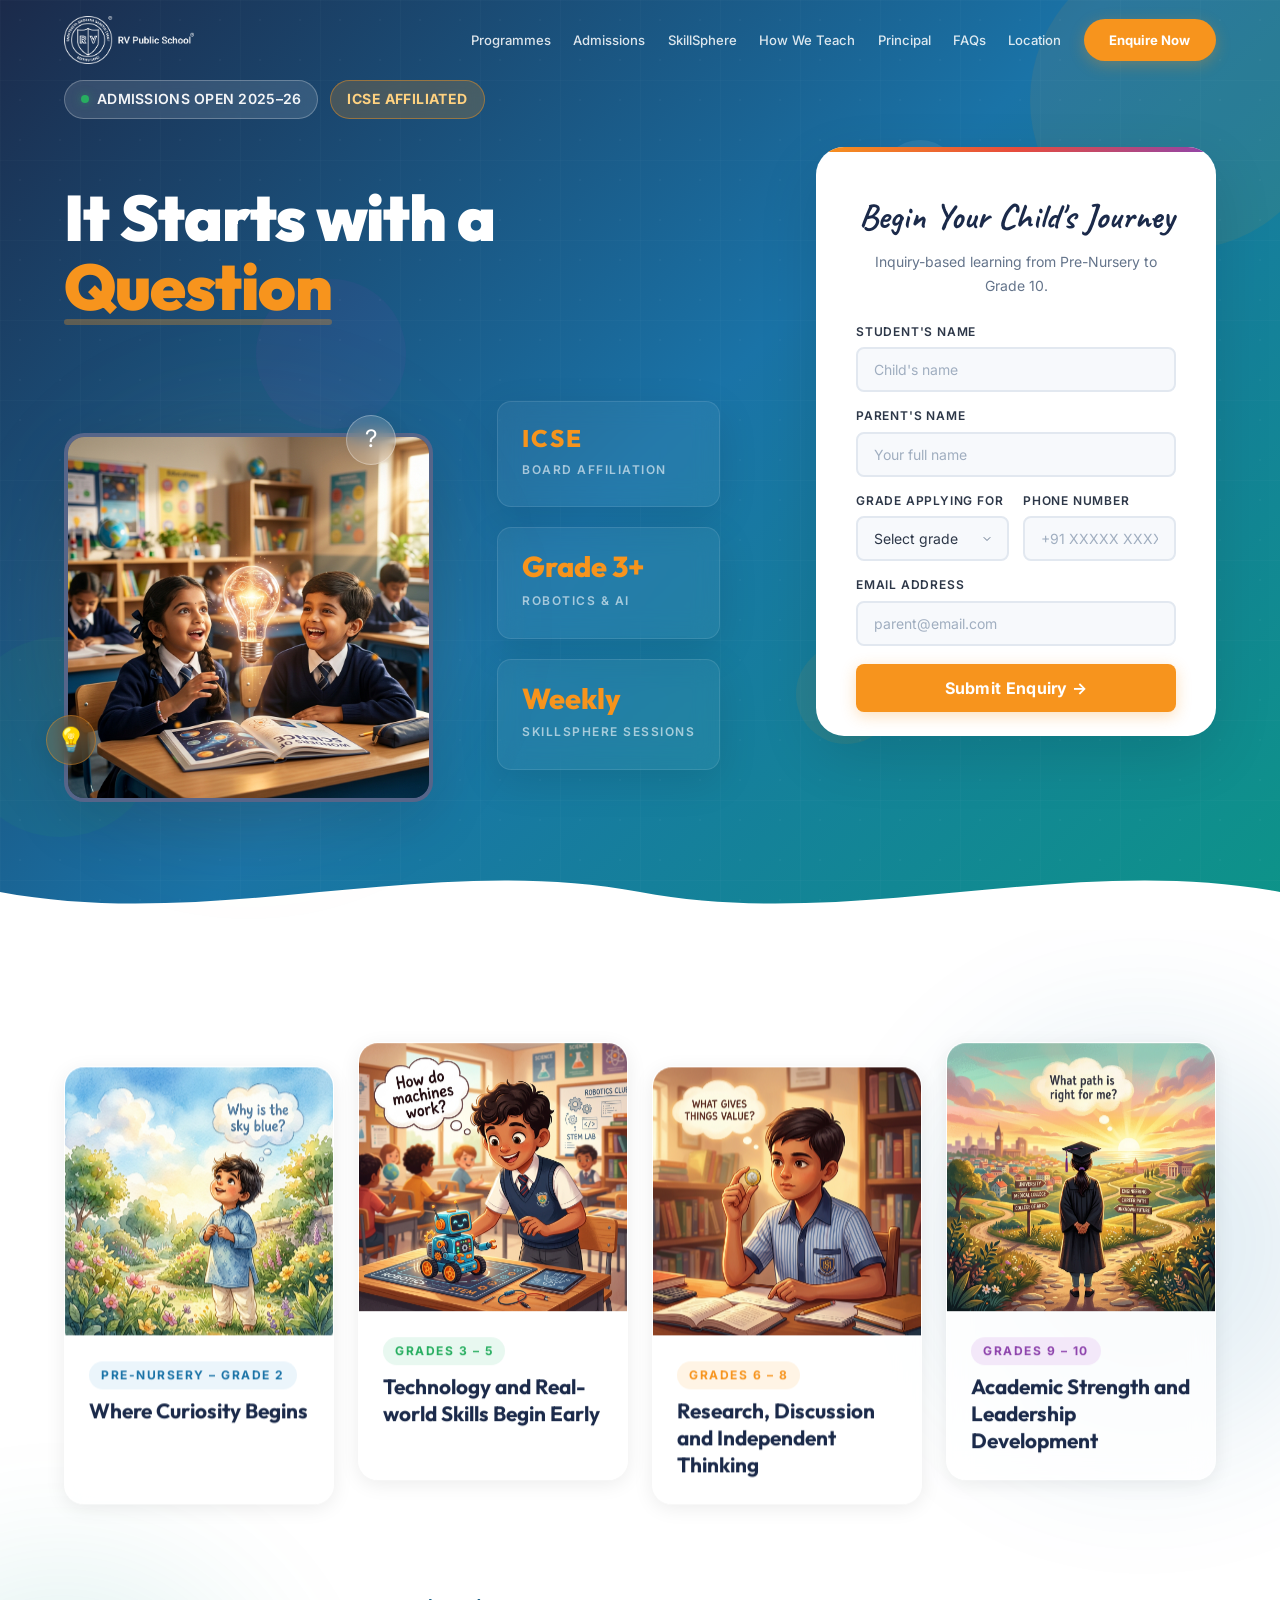
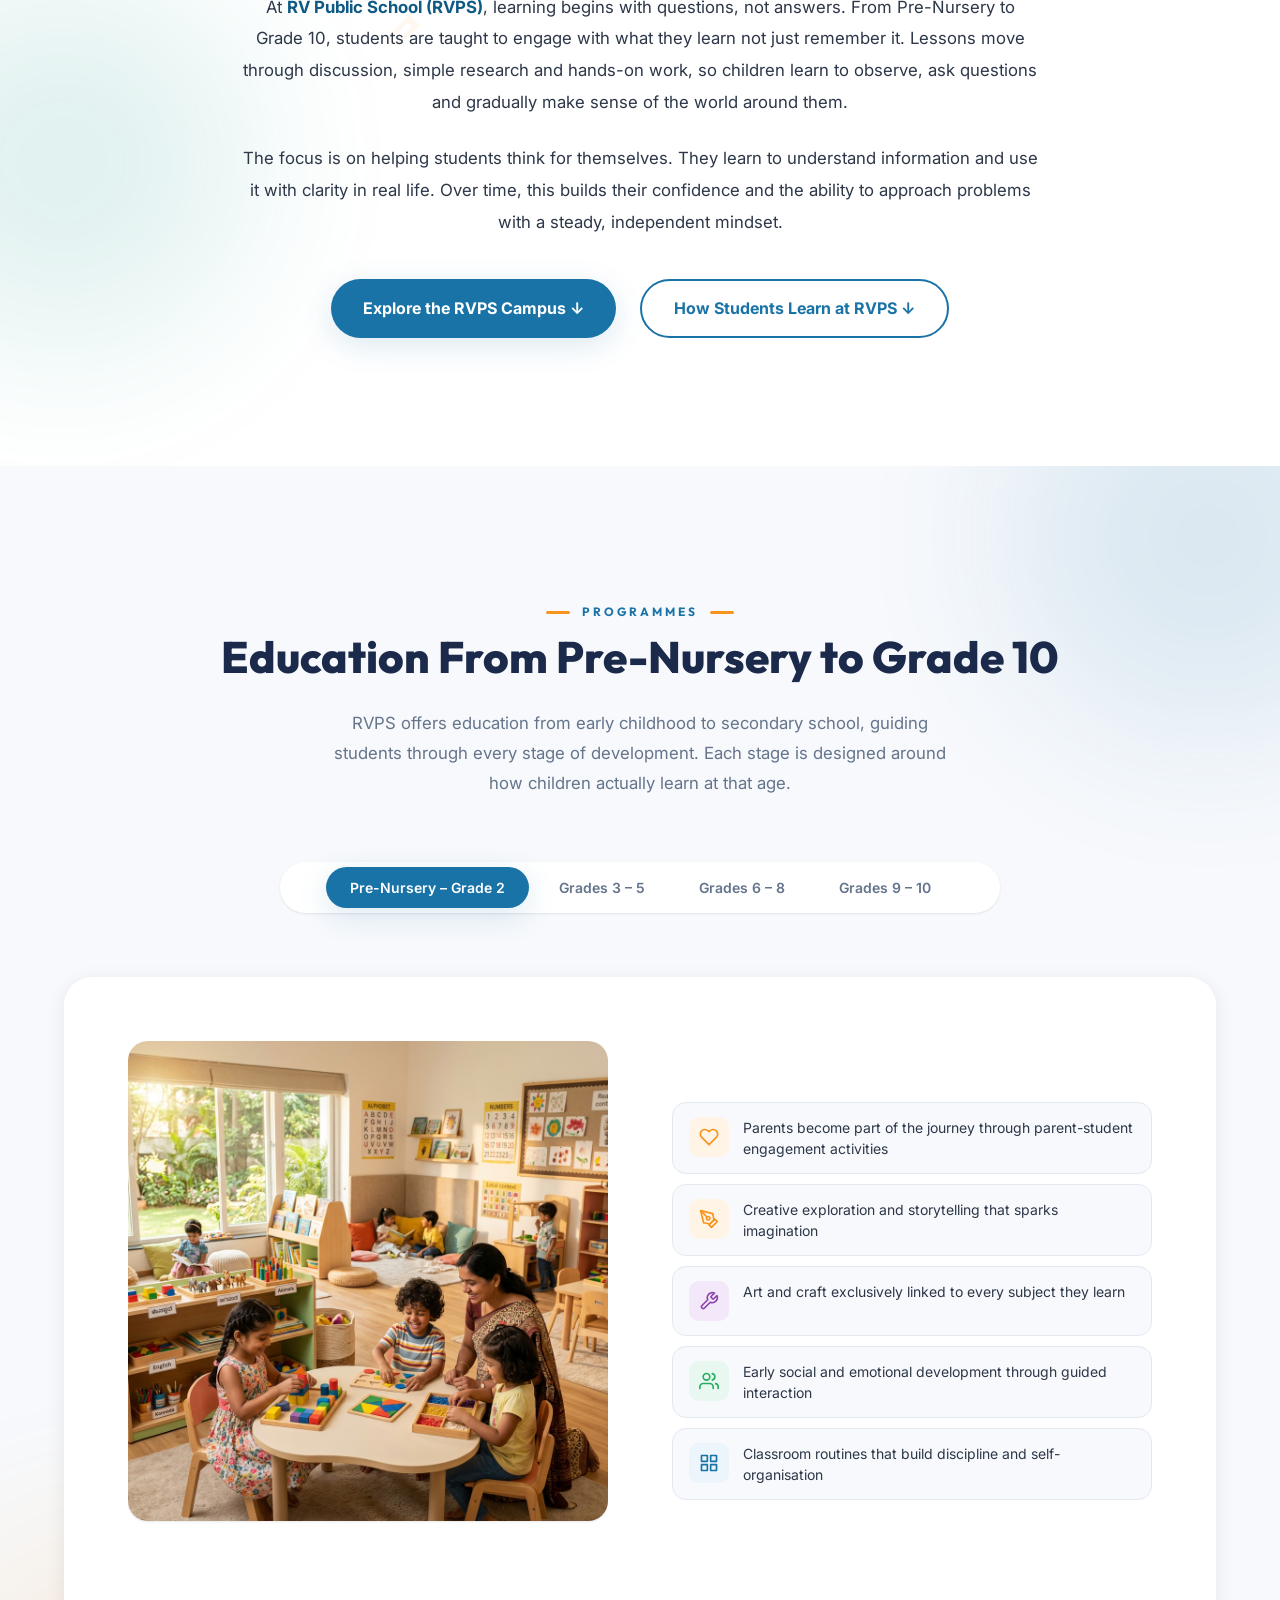
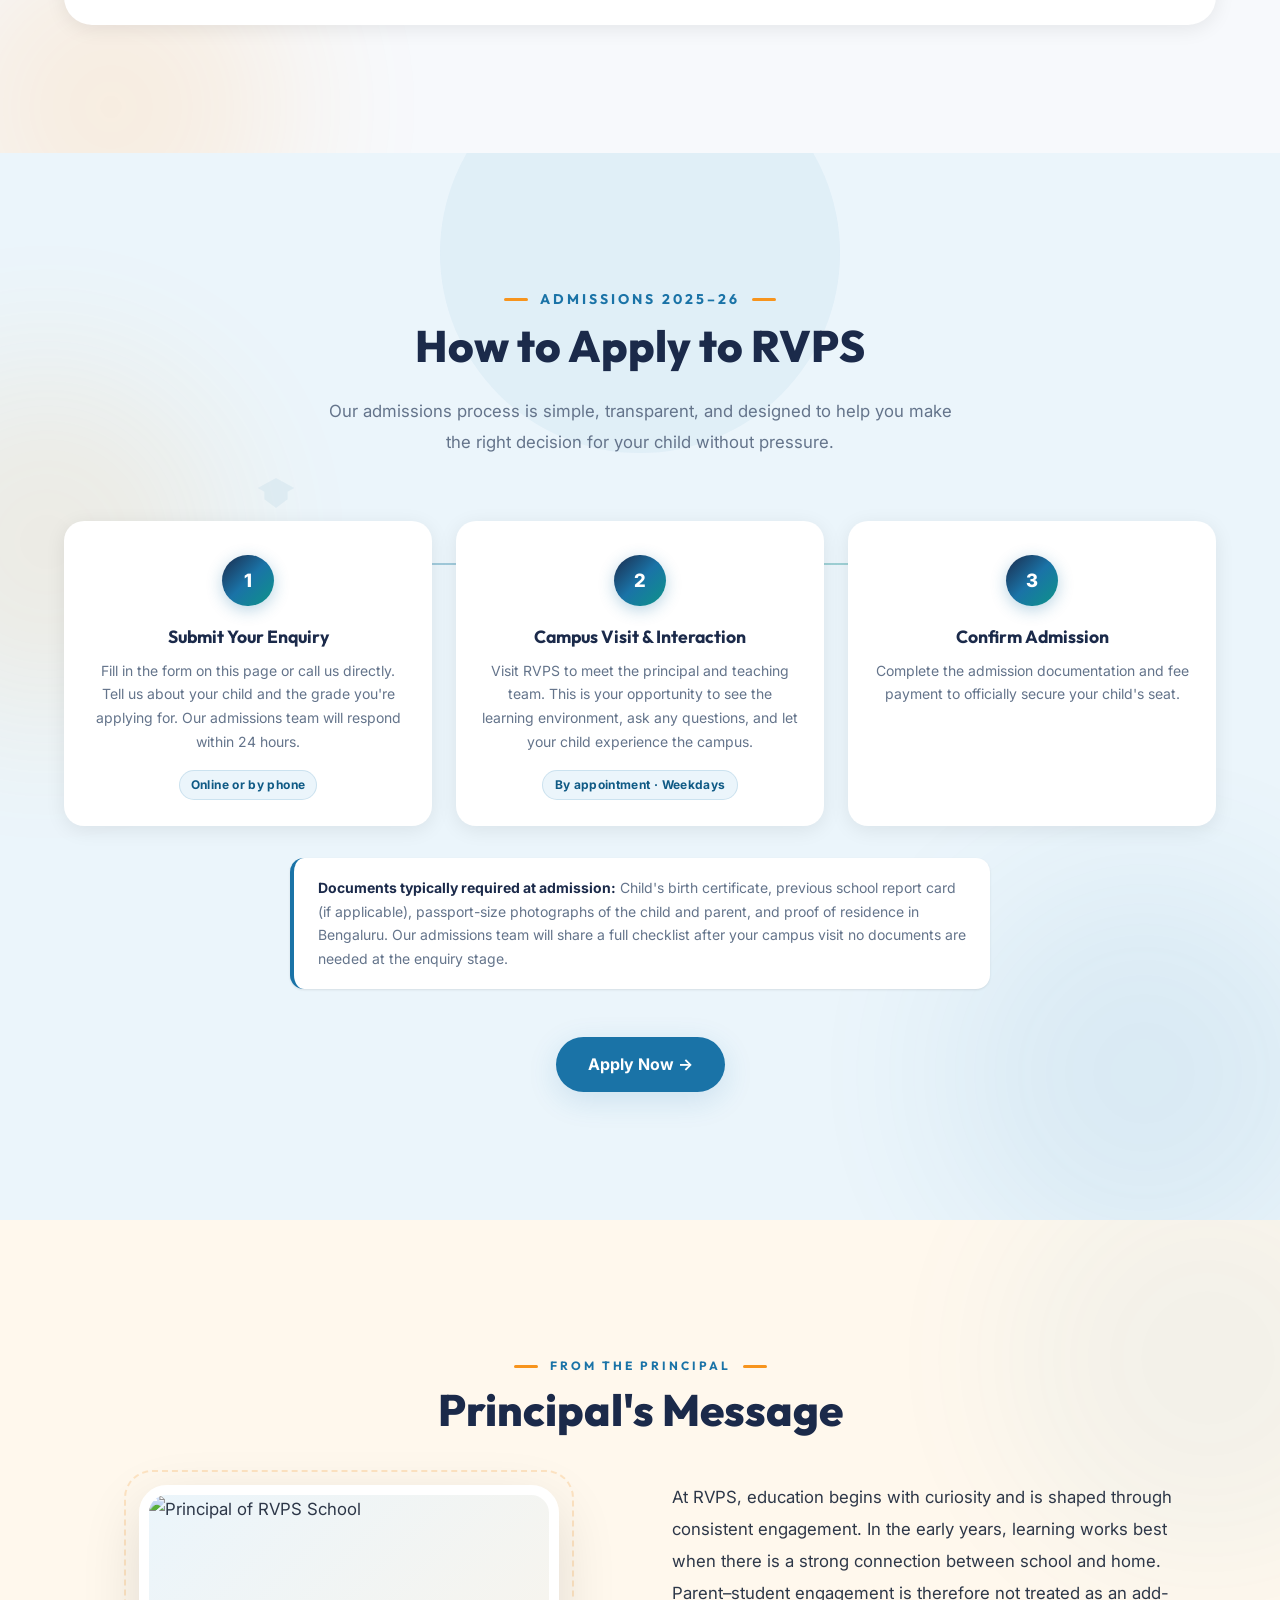
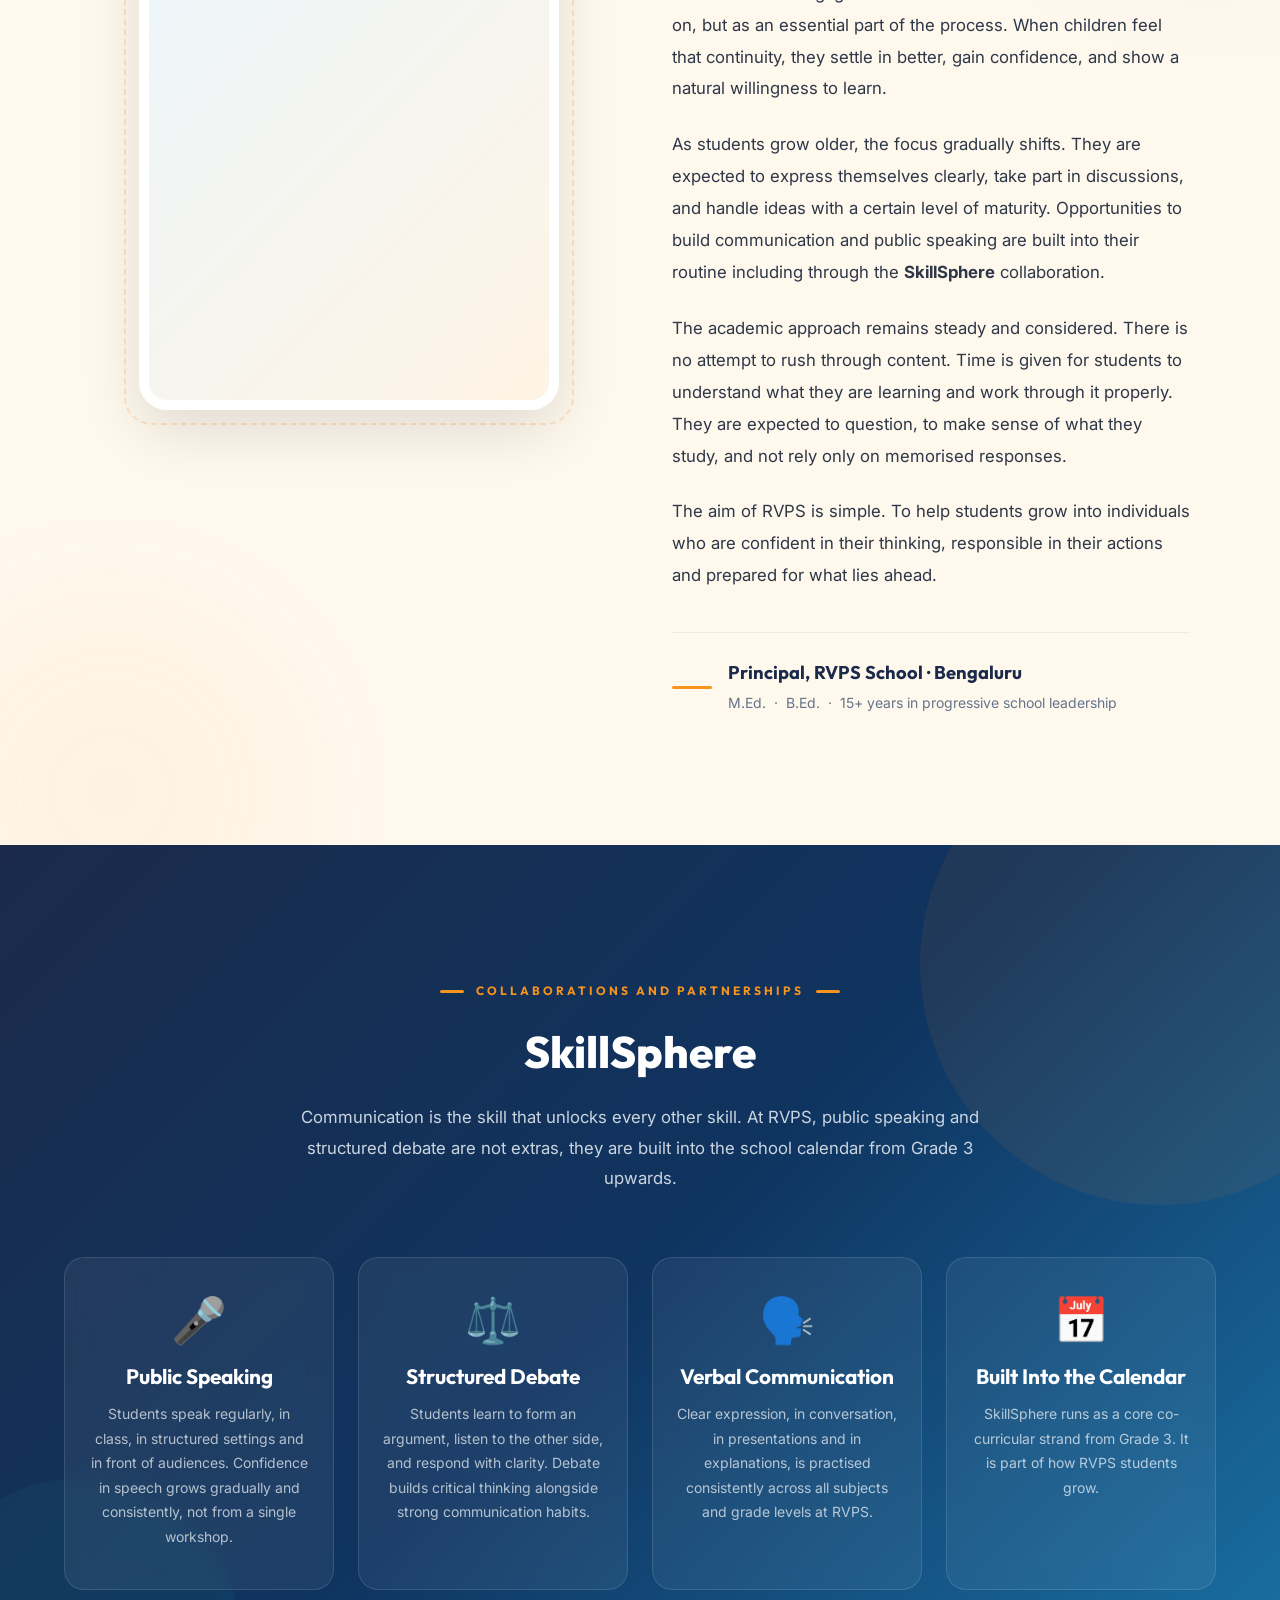
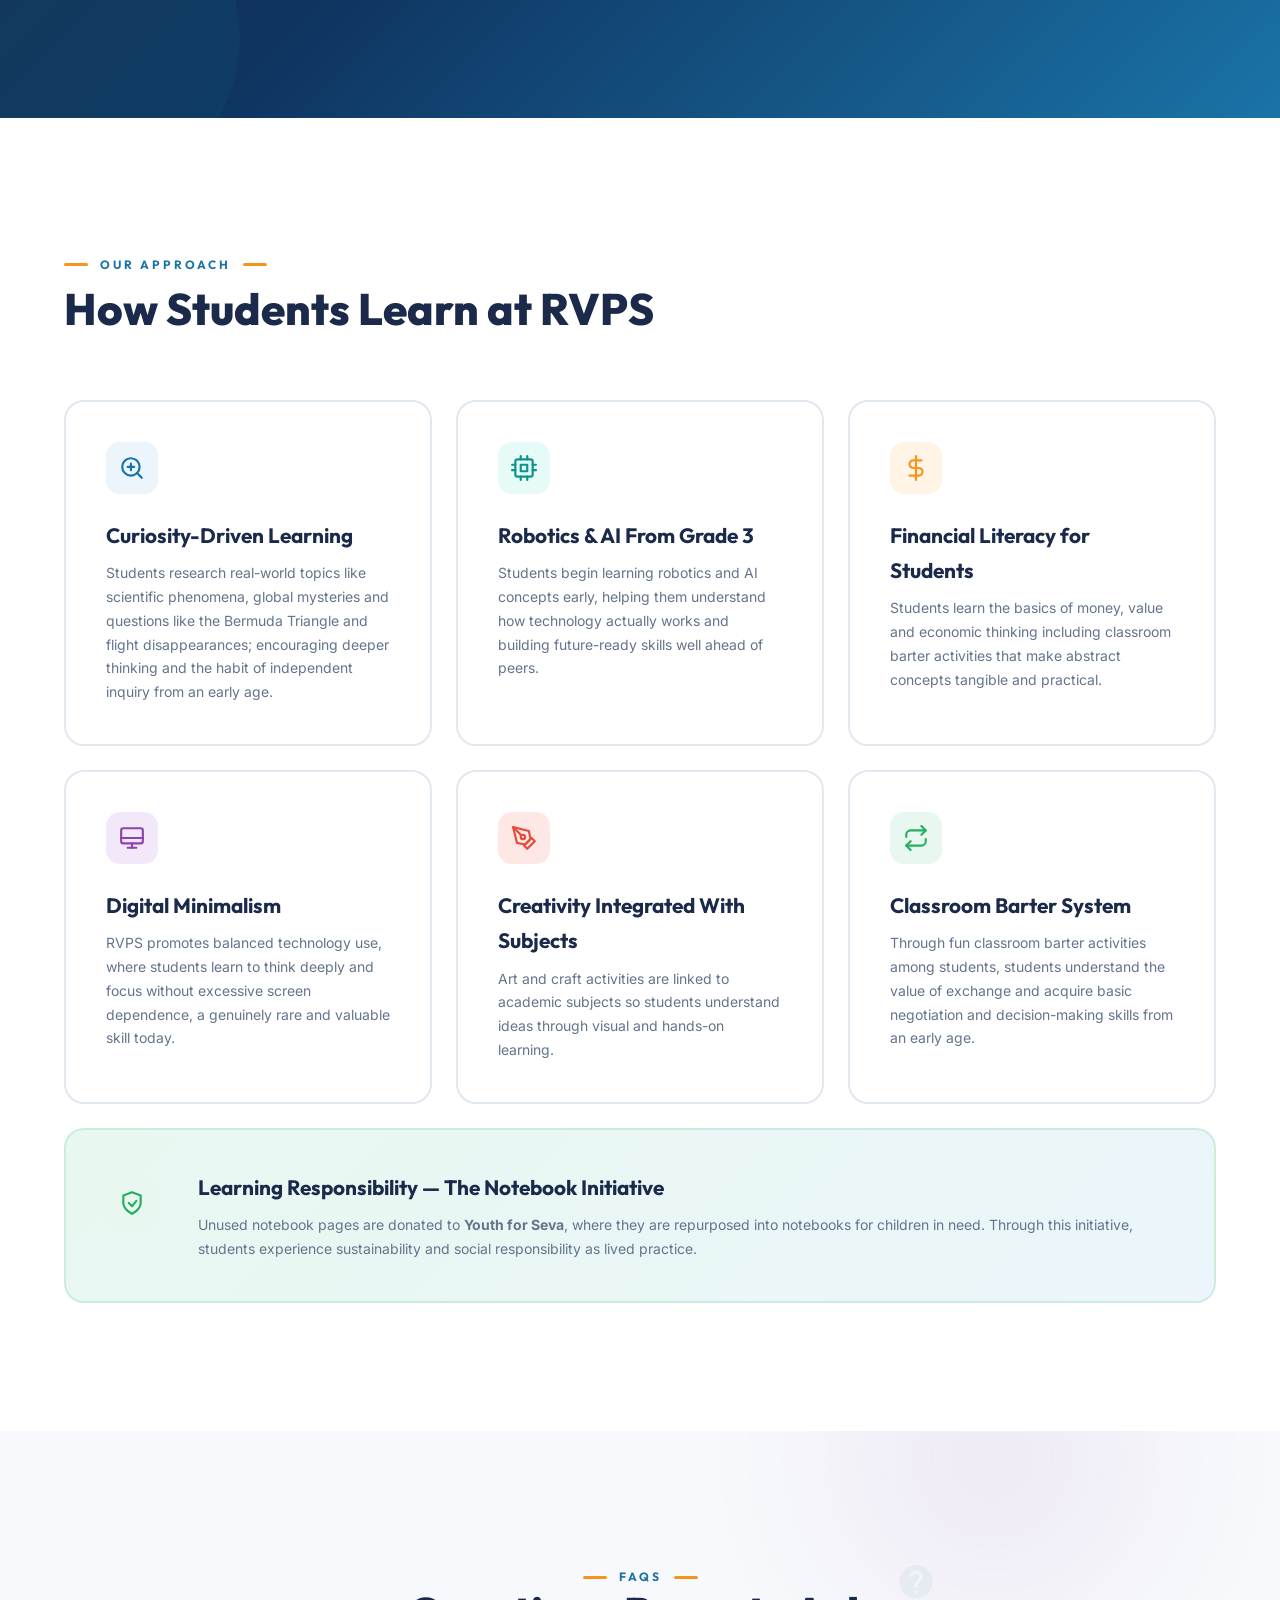
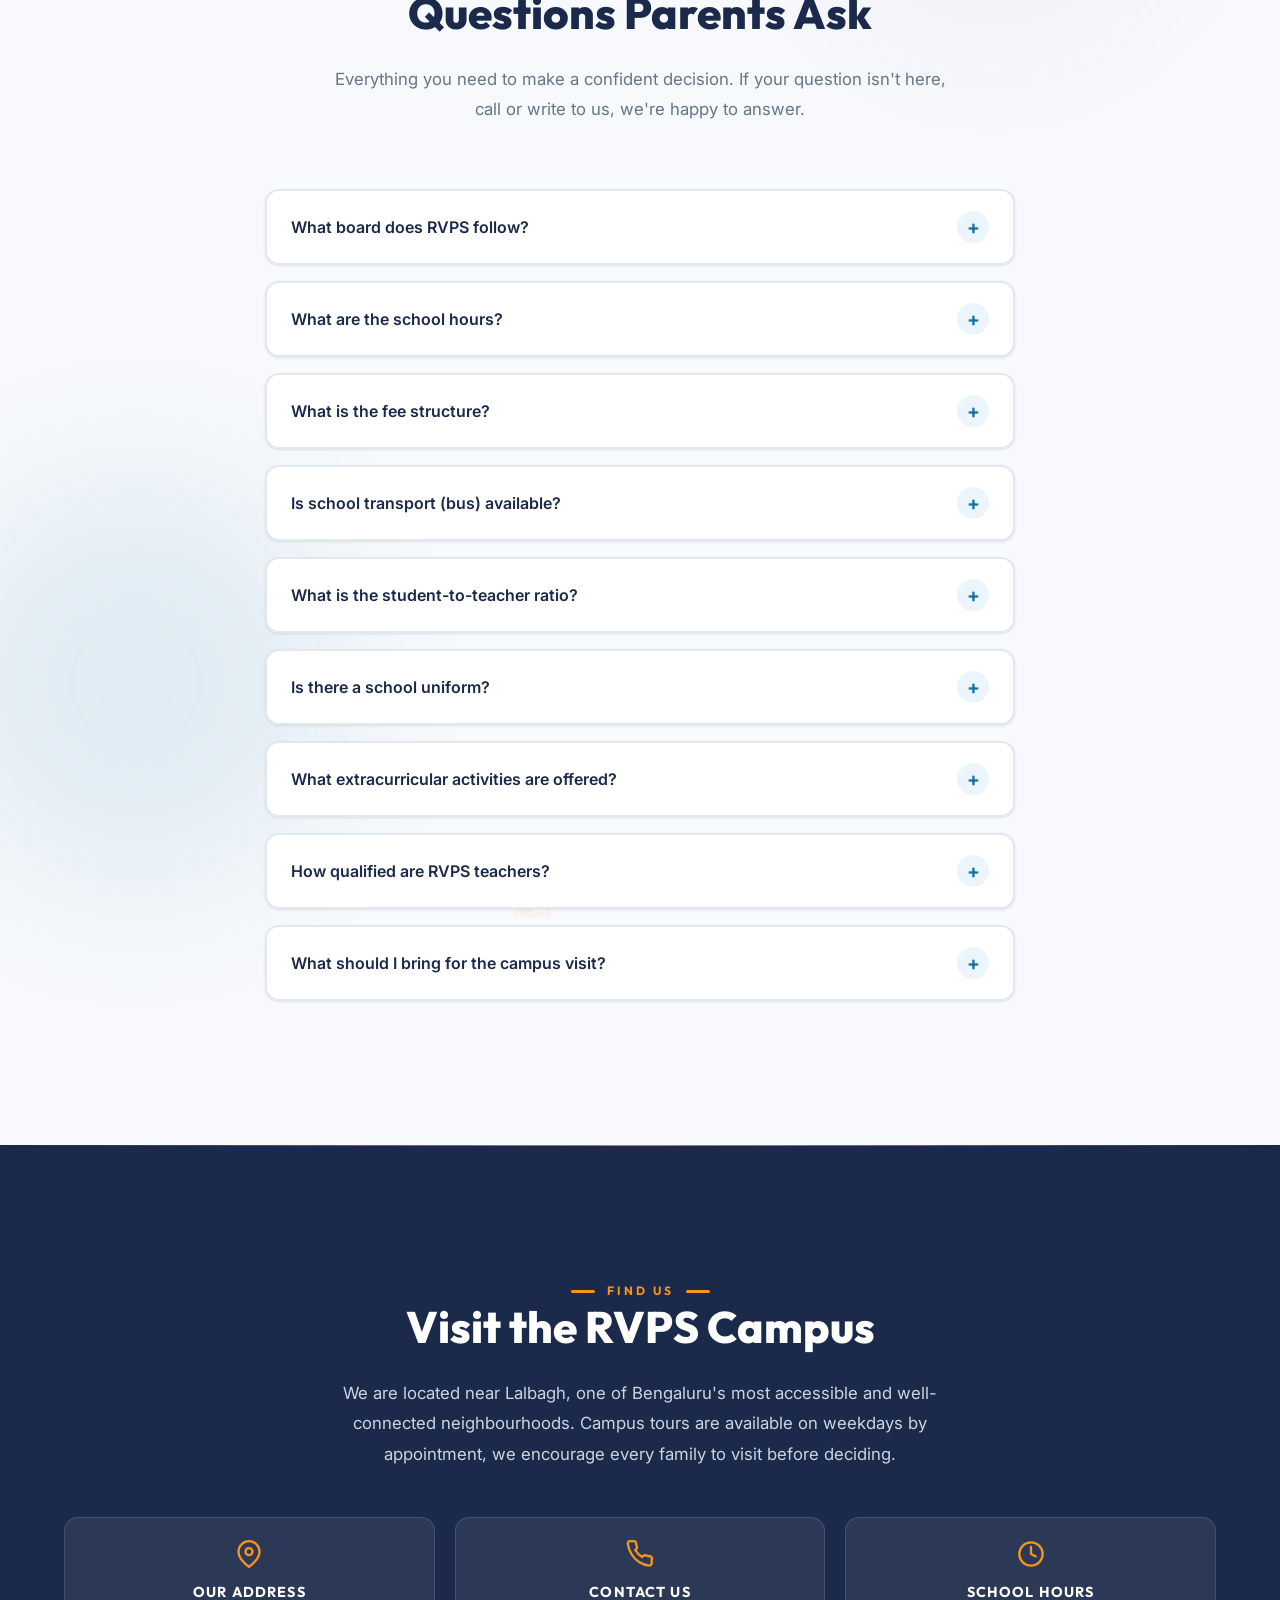
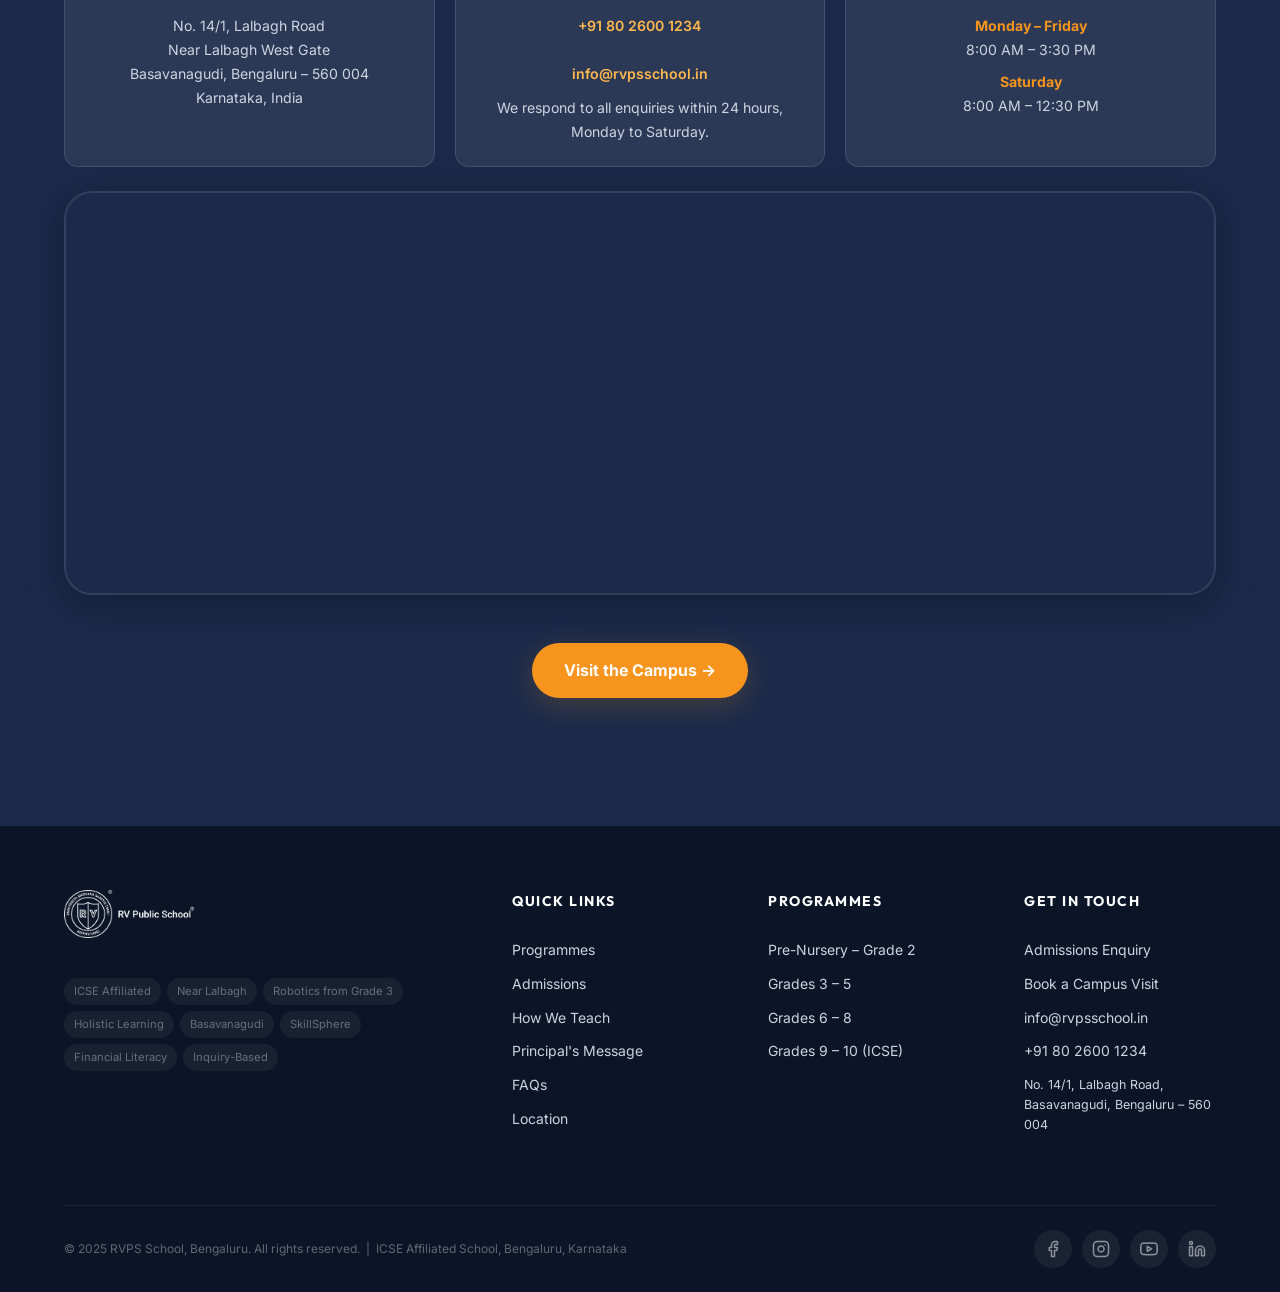
==== commit 79cef942: "Add files via upload" ====
--- a/index.html
+++ b/index.html
@@ -1107,11 +1107,11 @@
           </svg>
           <h4>School Hours</h4>
           <p>
-            <strong style="color: #F7941D;">Monday – Friday</strong><br>
+            <strong style="color: var(--clr-secondary);">Monday – Friday</strong><br>
             8:00 AM – 3:30 PM
           </p>
           <p style="margin-top: 0.5rem;">
-            <strong style="color: #F7941D;">Saturday</strong><br>
+            <strong style="color: var(--clr-secondary);">Saturday</strong><br>
             8:00 AM – 12:30 PM
           </p>
         </div>
@@ -1144,10 +1144,6 @@
           <a href="#" class="nav-logo" aria-label="RVPS School Home">
             <img src="images/logo.png" alt="RVPS Logo" class="nav-logo-img">
           </a>
-          <p>
-            ICSE inquiry-based education from Pre-Nursery to Grade 10 in Bengaluru, near Lalbagh.
-            Building curious, confident, and future-ready learners from day one.
-          </p>
           <div class="footer-keywords">
             <span>ICSE Affiliated</span>
             <span>Near Lalbagh</span>
--- a/css/styles.css
+++ b/css/styles.css
@@ -172,12 +172,11 @@
   margin-bottom: var(--space-xs);
   display: inline-flex;
   align-items: center;
-  gap: 8px;
-  margin-left: auto;
-  margin-right: auto;
-}
-
-.section-label::before {
+  gap: 12px;
+}
+
+.section-label::before,
+.section-label::after {
   content: '';
   width: 24px;
   height: 3px;
@@ -189,7 +188,8 @@
   color: var(--clr-secondary-light);
 }
 
-.section-label--light::before {
+.section-label--light::before,
+.section-label--light::after {
   background: var(--clr-secondary);
 }
 
@@ -1127,6 +1127,7 @@
   font-weight: 700;
   color: var(--clr-dark);
   margin-bottom: 4px;
+  text-align: center;
 }
 
 .enquiry-form-card .form-desc {
@@ -1182,6 +1183,7 @@
   display: grid;
   grid-template-columns: 1fr 1fr;
   gap: 14px;
+  align-items: flex-end;
 }
 
 .btn-submit {
@@ -1622,10 +1624,14 @@
   z-index: 1;
 }
 
+.principal .section-title {
+  text-align: center;
+}
+
 .principal-content-flex {
   display: flex;
   gap: var(--space-xl);
-  align-items: center;
+  align-items: flex-start;
   margin-top: var(--space-md);
 }
 
@@ -1995,6 +2001,68 @@
 
 .location .section-title {
   color: var(--clr-white);
+}
+
+.location-info-grid {
+  display: grid;
+  grid-template-columns: repeat(3, 1fr);
+  gap: var(--space-lg);
+  margin-top: var(--space-xl);
+  margin-bottom: var(--space-xl);
+}
+
+.location-info-card {
+  background: rgba(255, 255, 255, 0.03);
+  border: 1px solid rgba(255, 255, 255, 0.08);
+  border-radius: var(--radius-lg);
+  padding: var(--space-lg);
+  text-align: center;
+  transition: all var(--transition-base);
+}
+
+.location-info-card:hover {
+  background: rgba(255, 255, 255, 0.06);
+  transform: translateY(-5px);
+  border-color: var(--clr-secondary);
+}
+
+.location-info-card-icon {
+  width: 40px;
+  height: 40px;
+  color: var(--clr-secondary);
+  margin: 0 auto var(--space-sm);
+  display: block;
+}
+
+.location-info-card h4 {
+  font-family: var(--ff-heading);
+  font-size: 1.1rem;
+  font-weight: 700;
+  color: var(--clr-white);
+  margin-bottom: var(--space-sm);
+}
+
+.location-info-card p {
+  color: var(--clr-text-on-dark);
+  font-size: var(--fs-small);
+  line-height: 1.6;
+}
+
+.location-info-card a {
+  color: var(--clr-secondary);
+  font-weight: 600;
+  transition: opacity var(--transition-fast);
+}
+
+.location-info-card a:hover {
+  opacity: 0.8;
+}
+
+@media (max-width: 992px) {
+  .location-info-grid {
+    grid-template-columns: 1fr;
+    gap: var(--space-md);
+  }
 }
 
 .map-placeholder {
